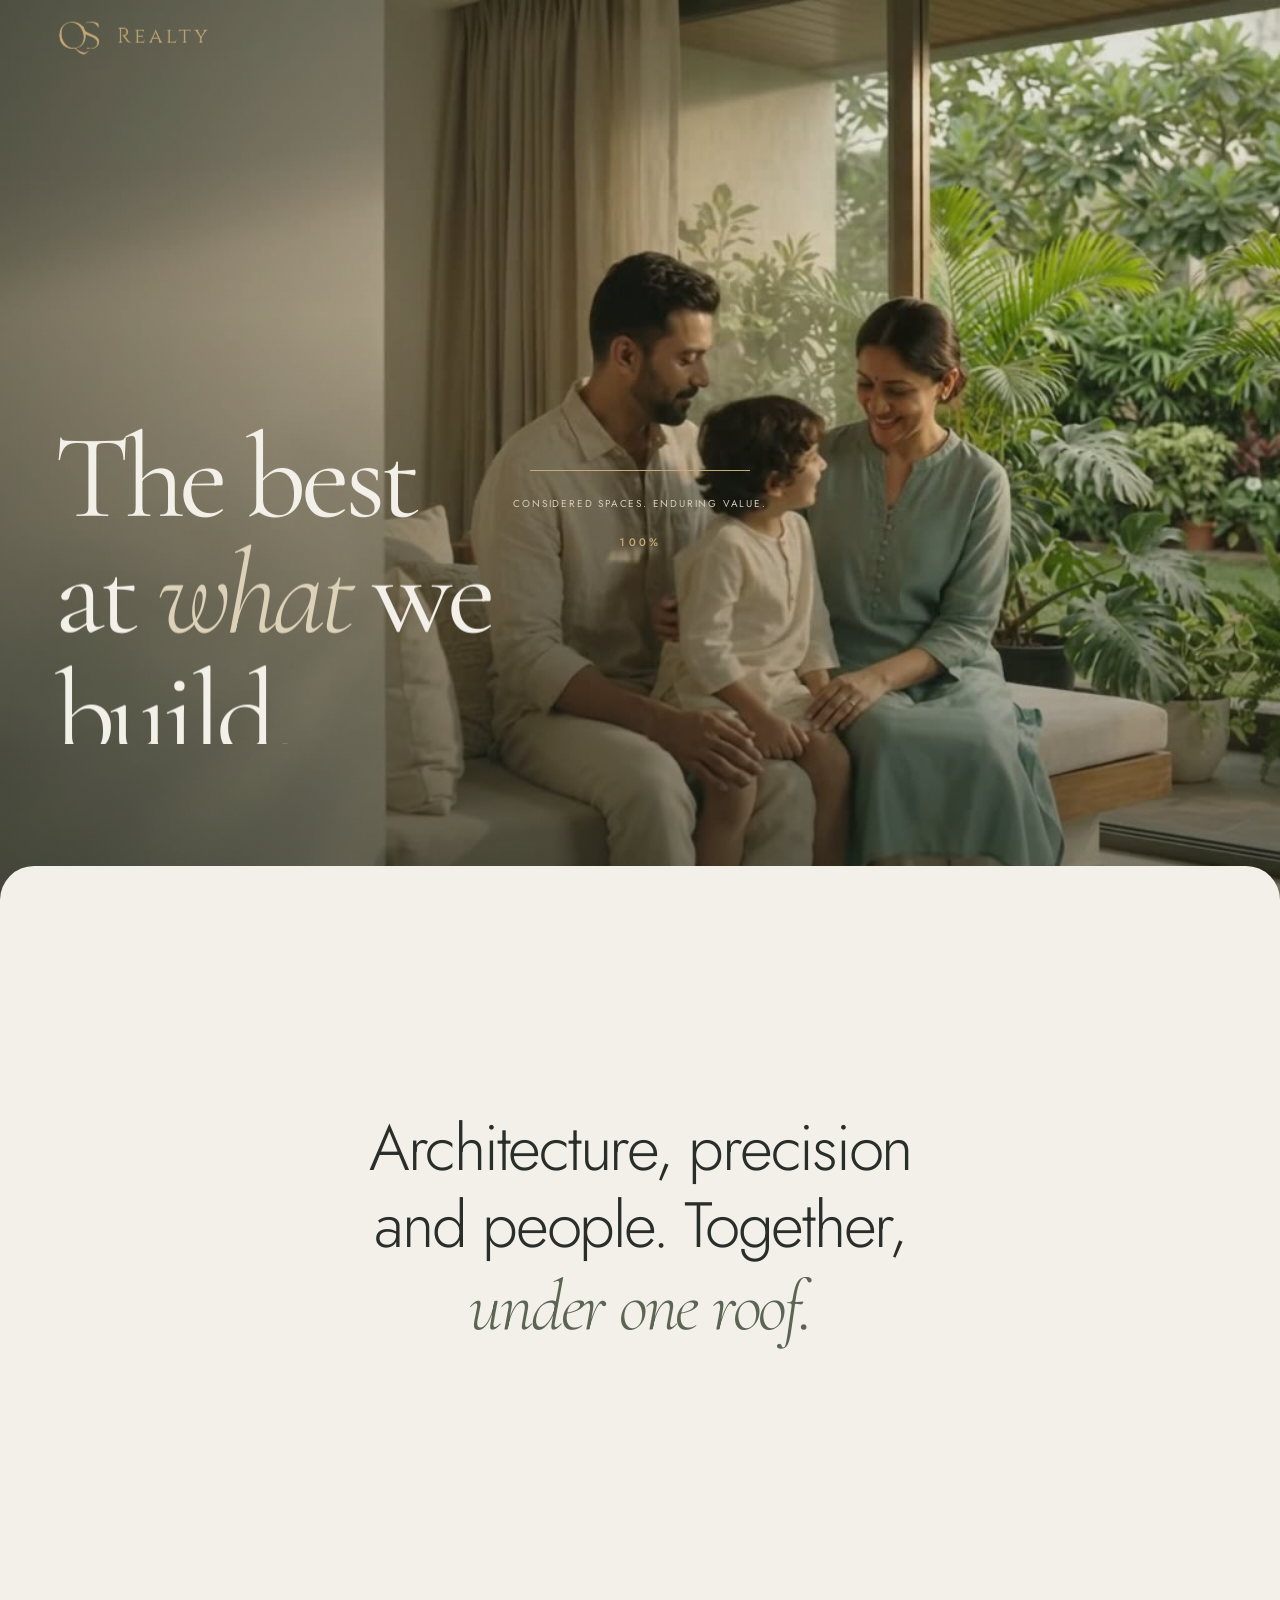
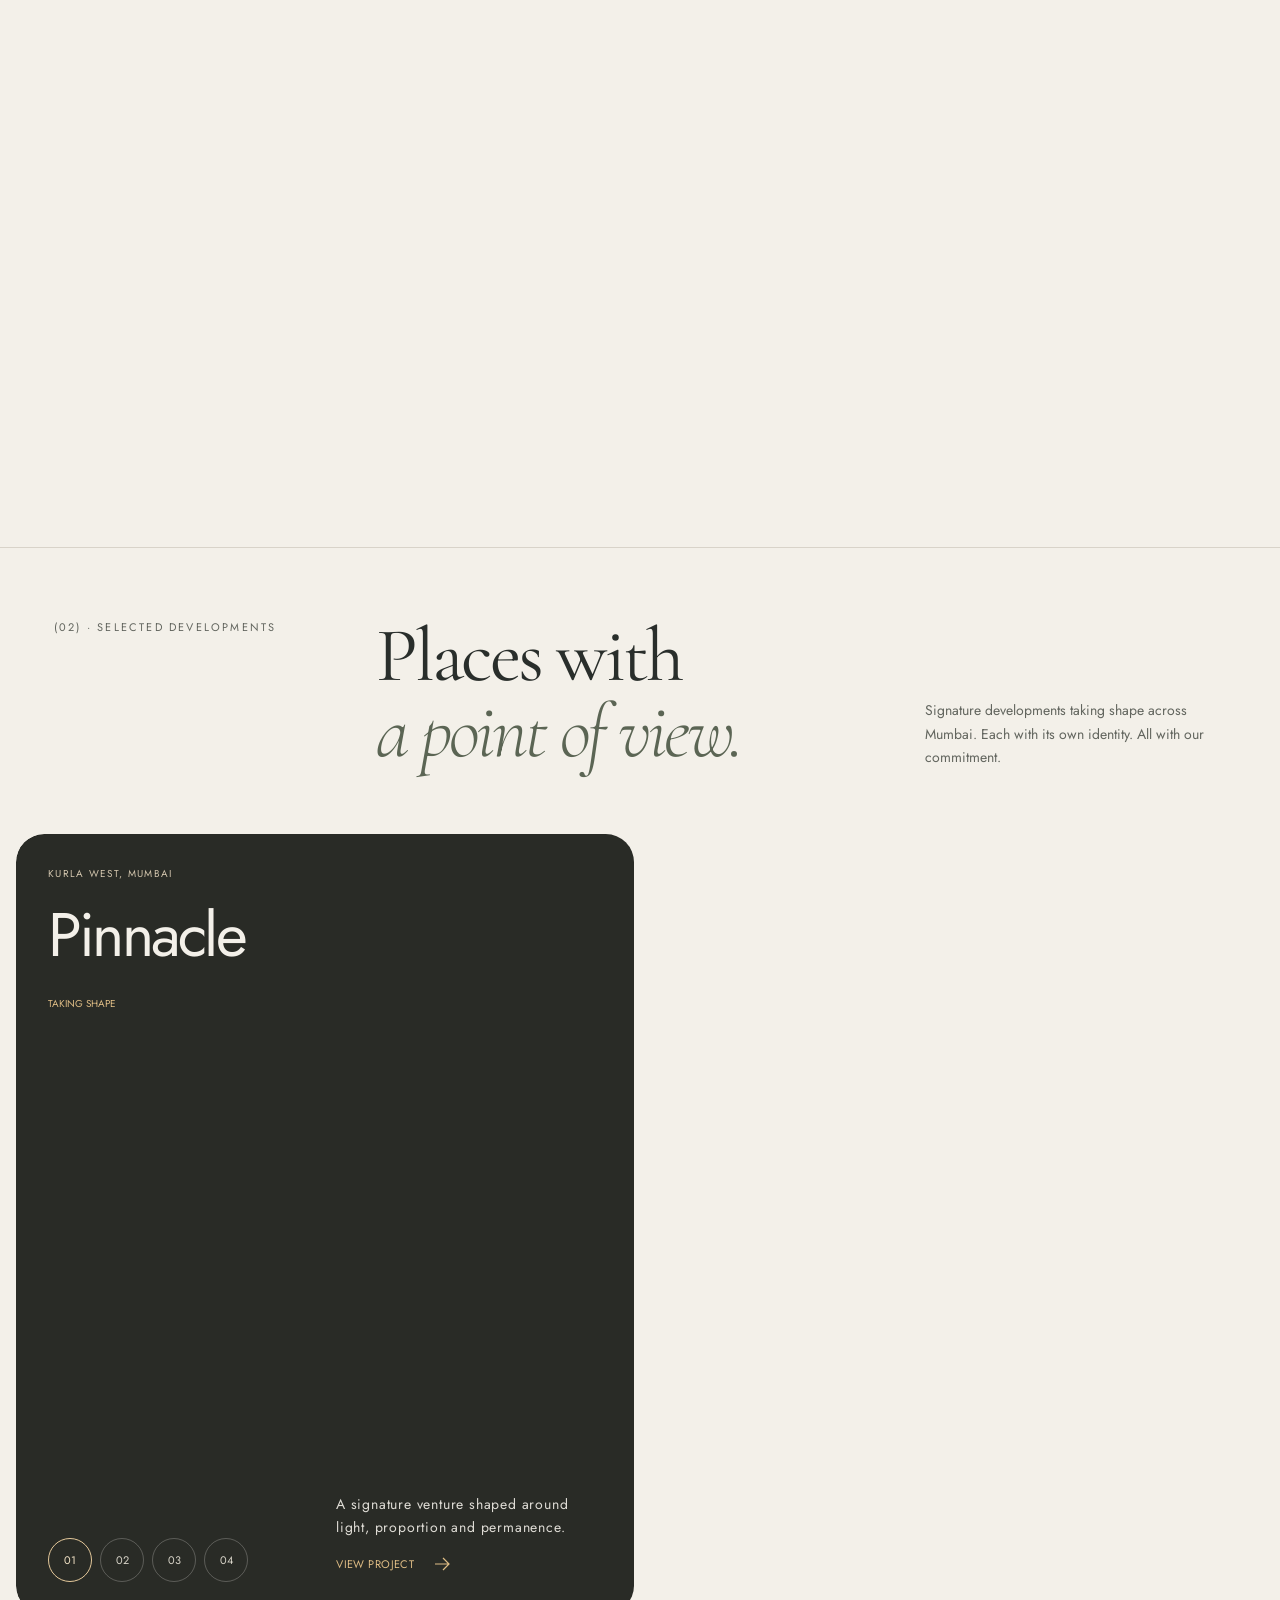
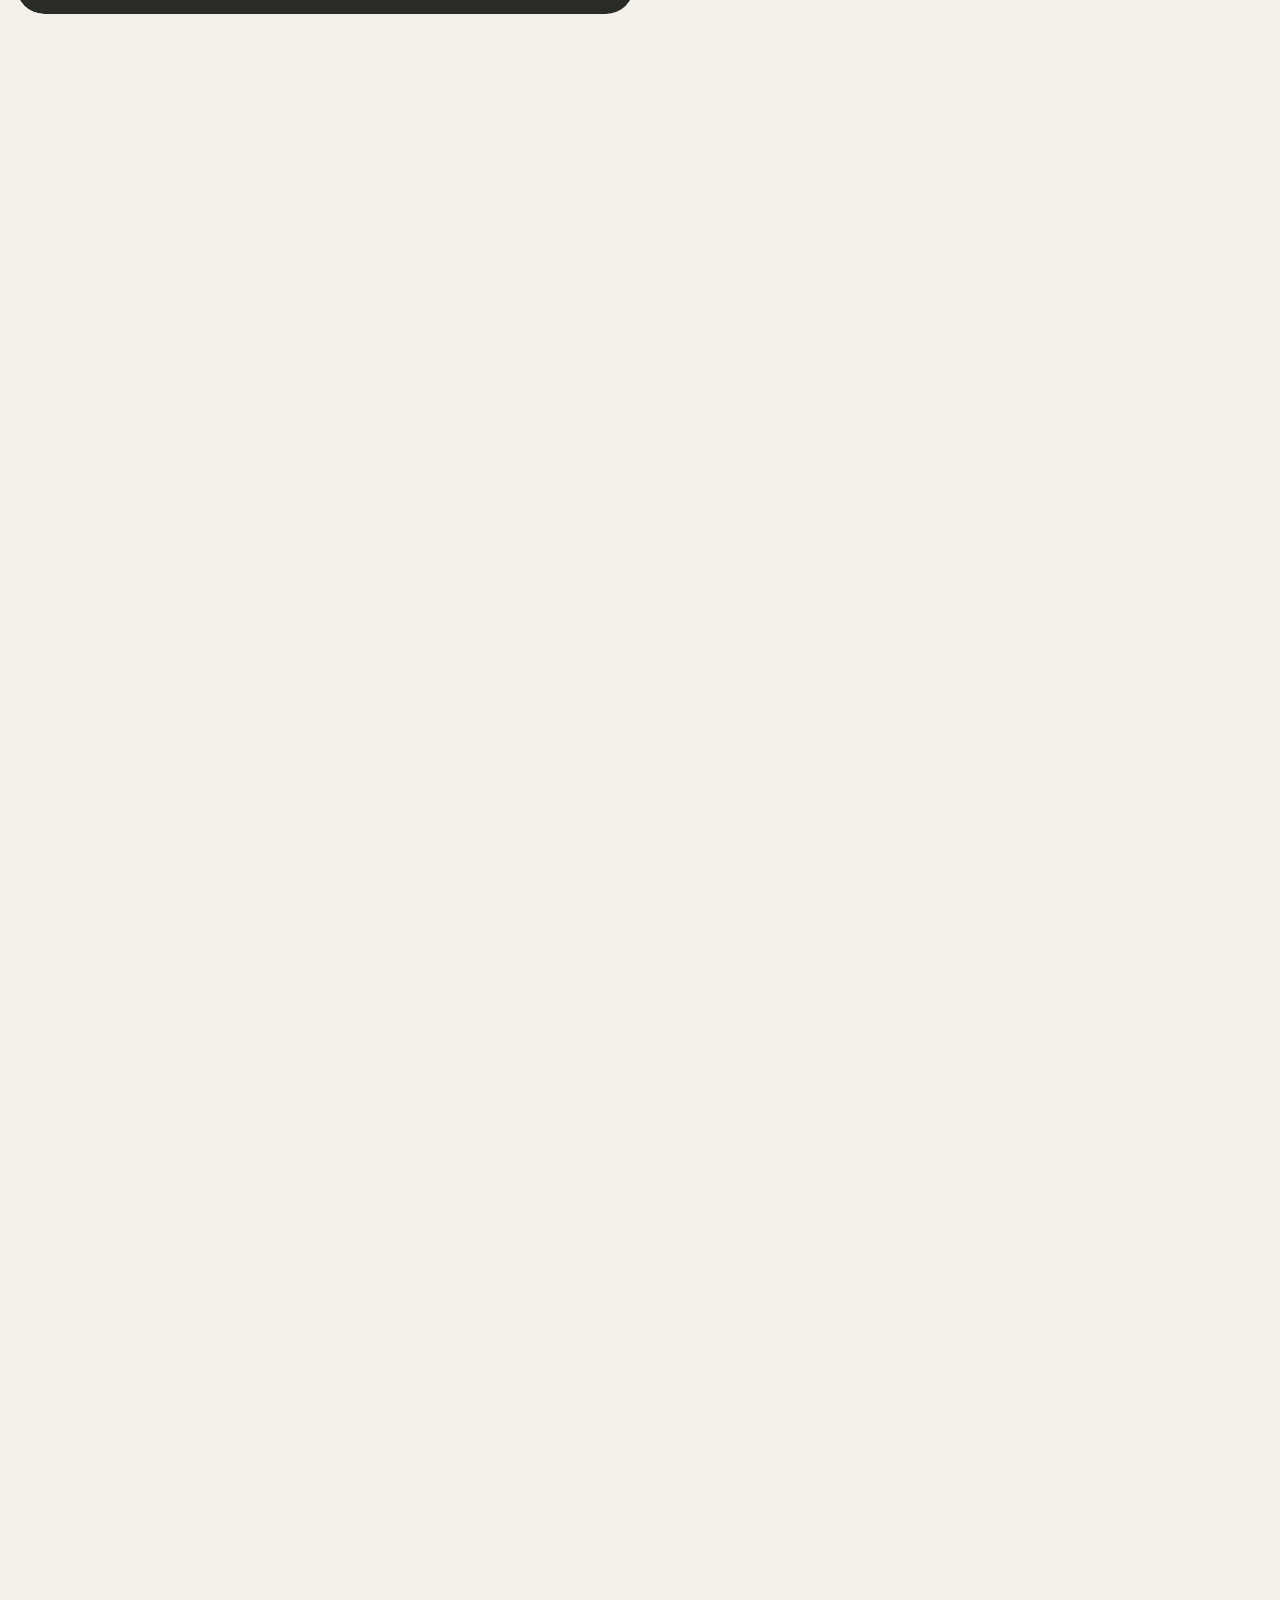
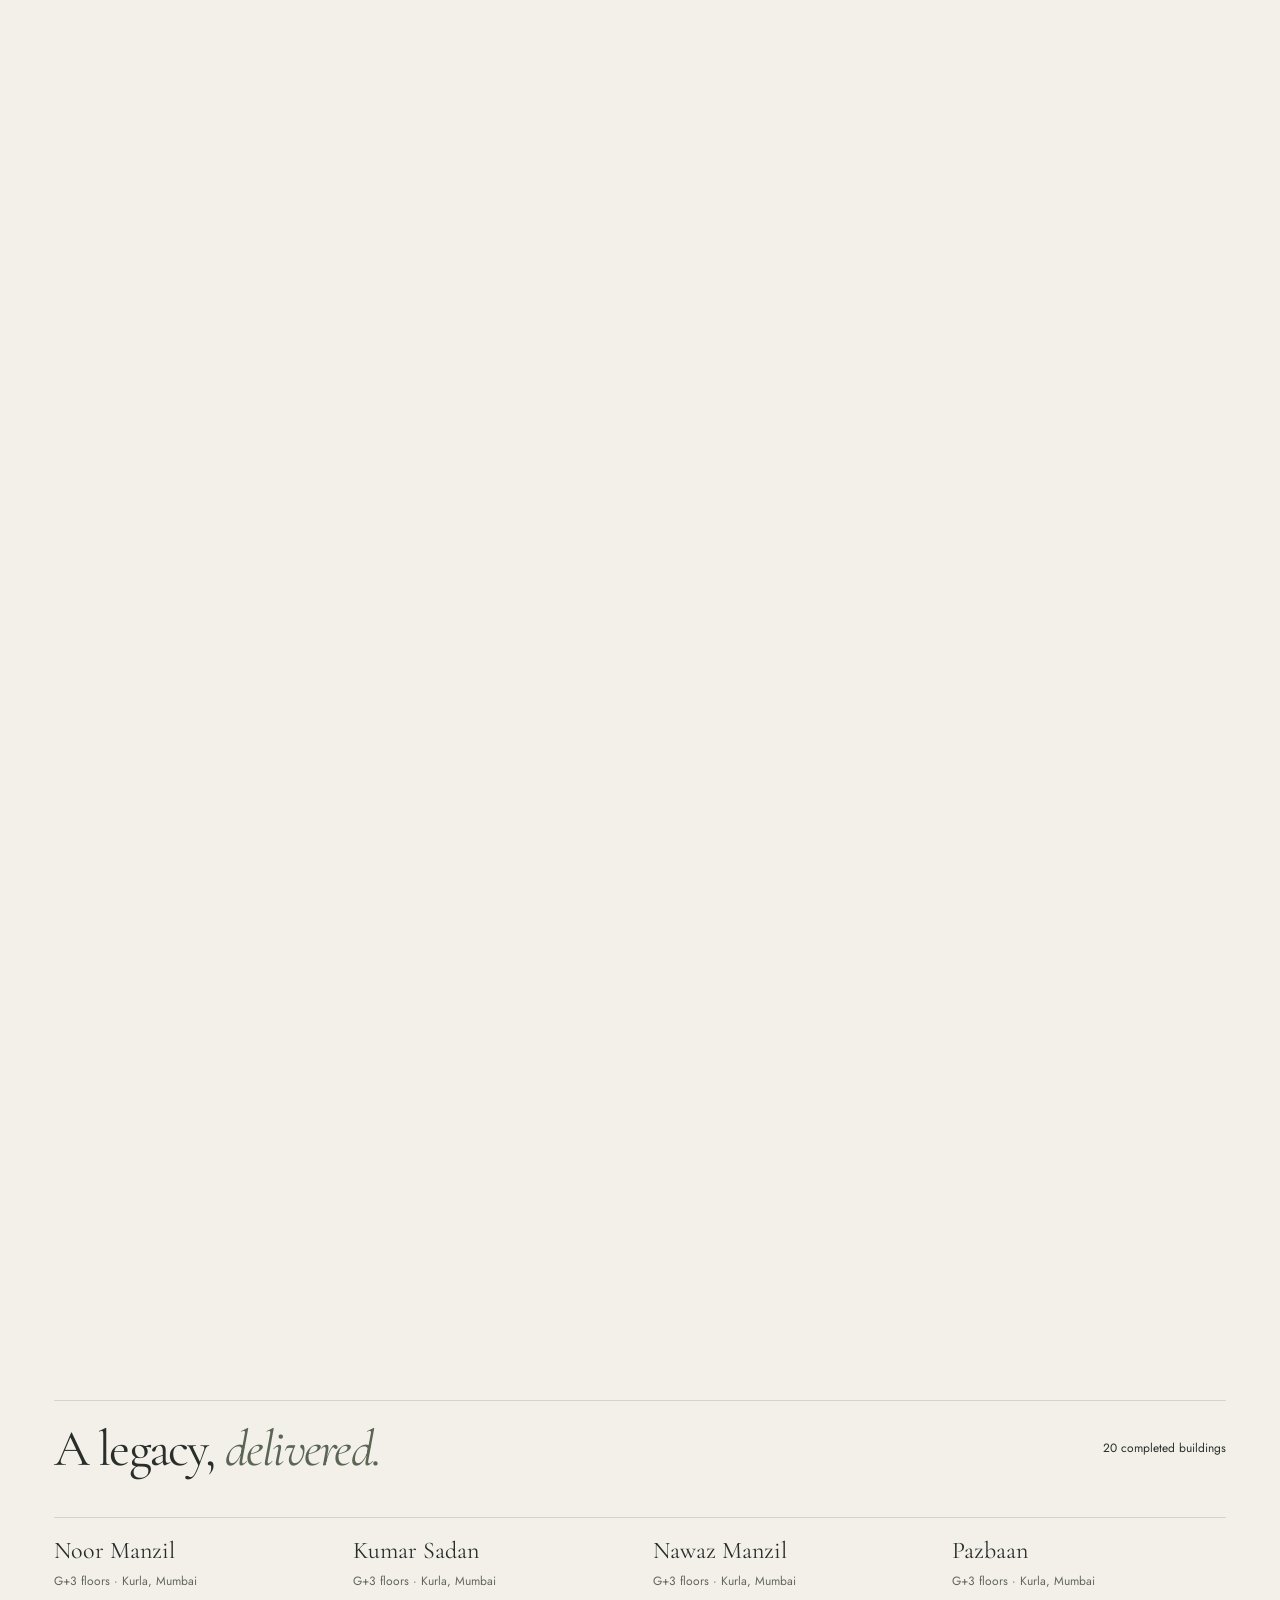
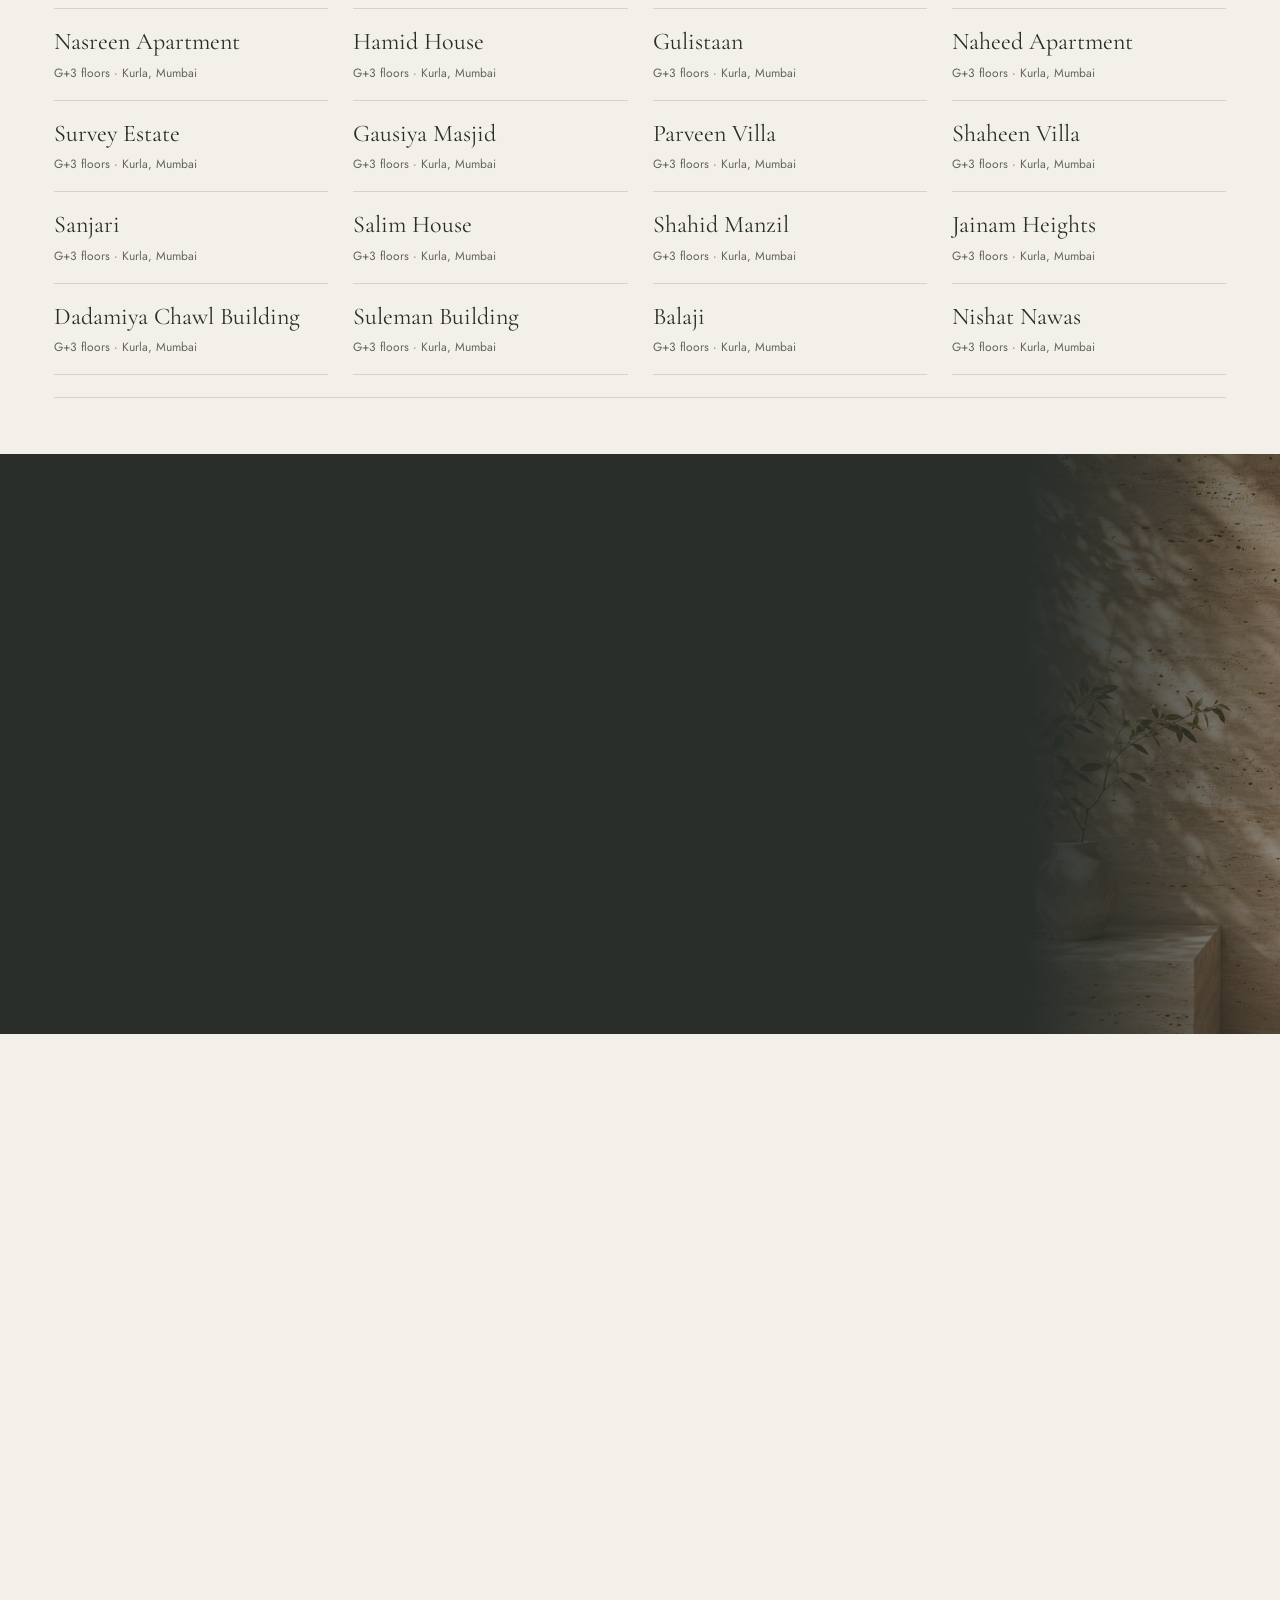
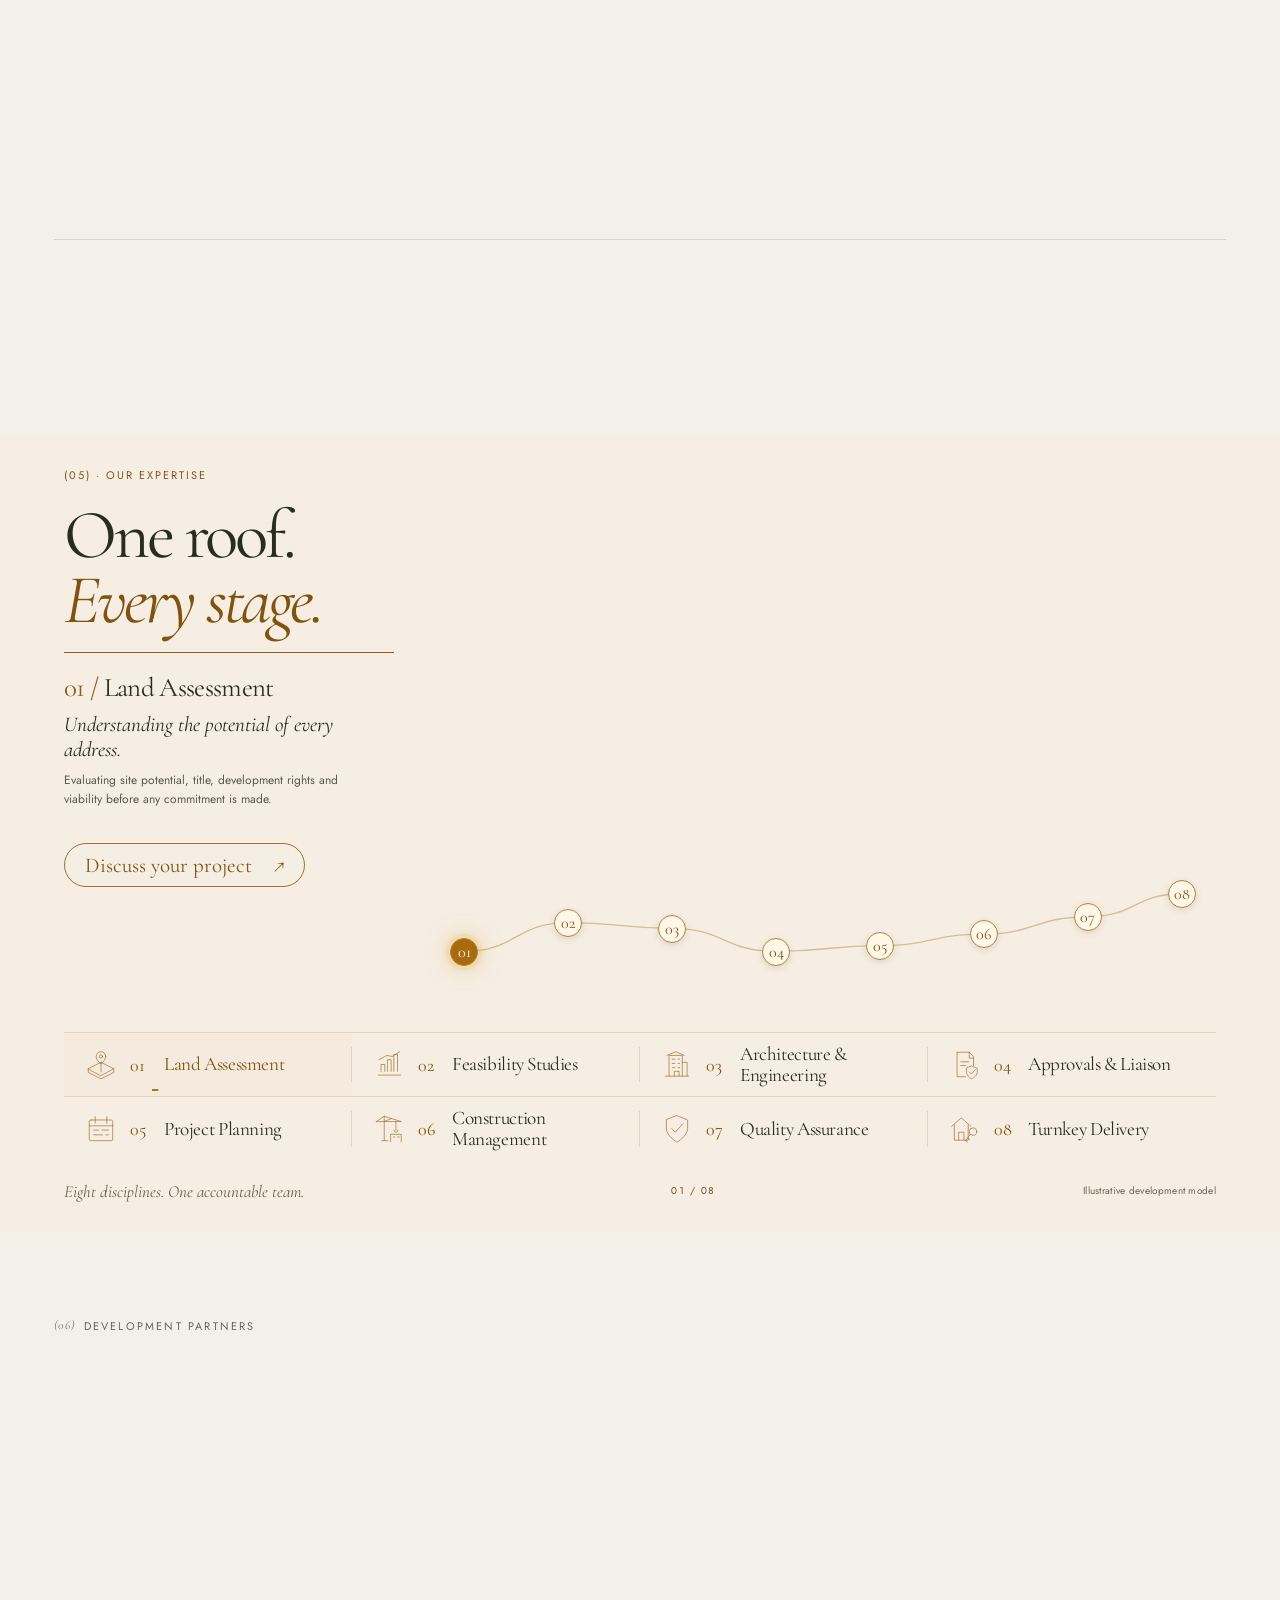
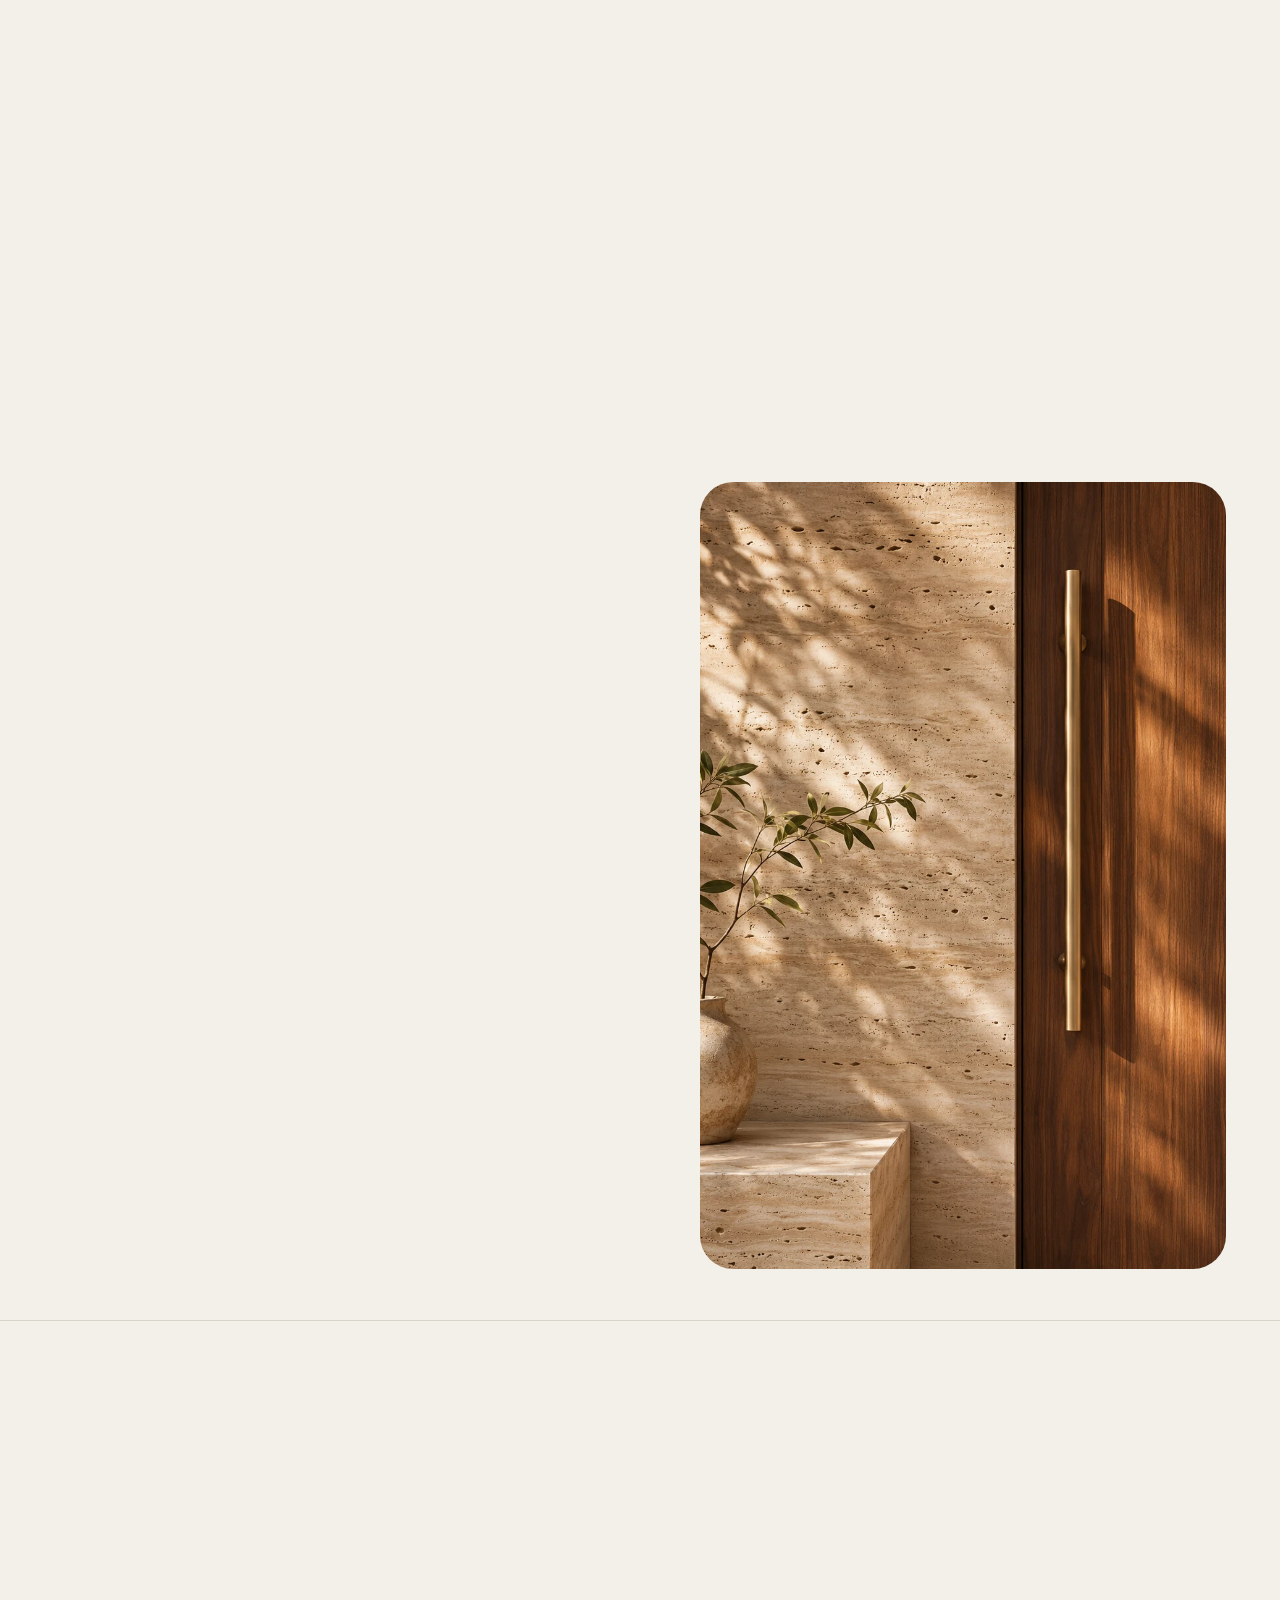
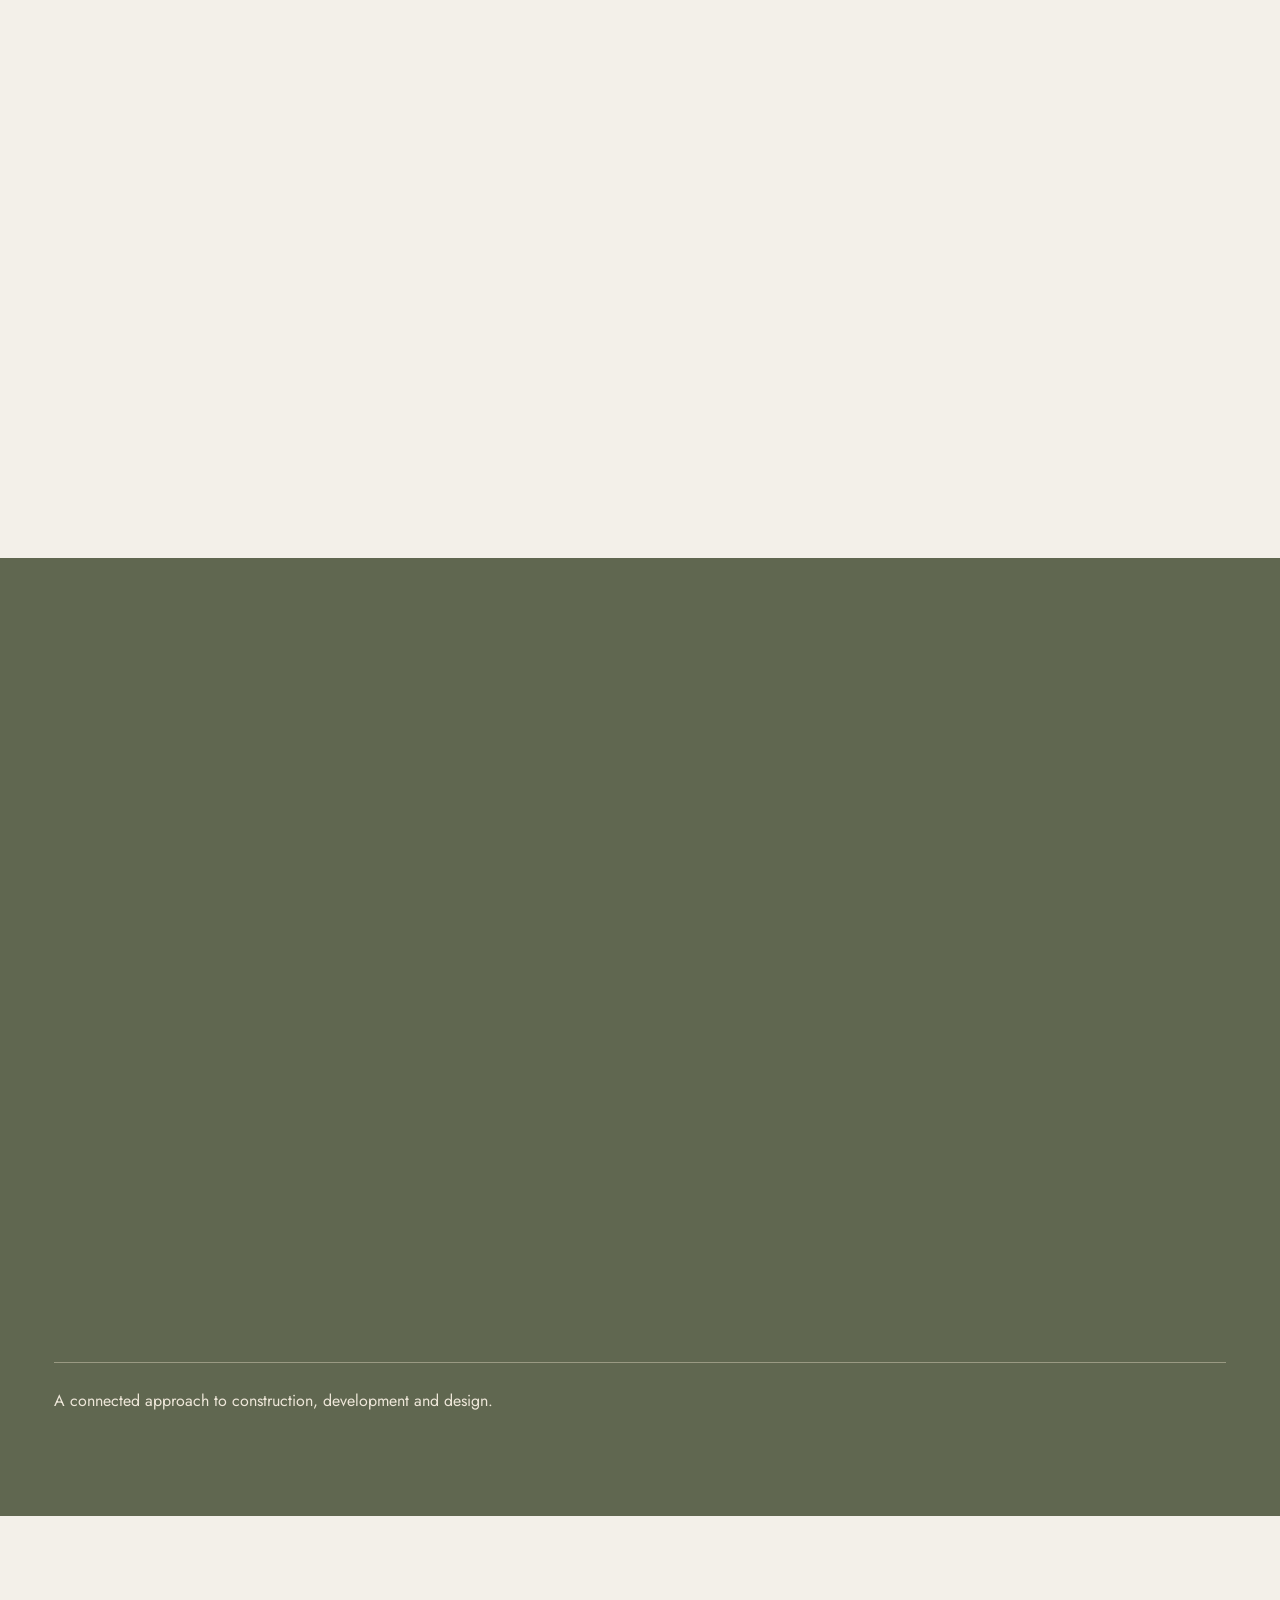
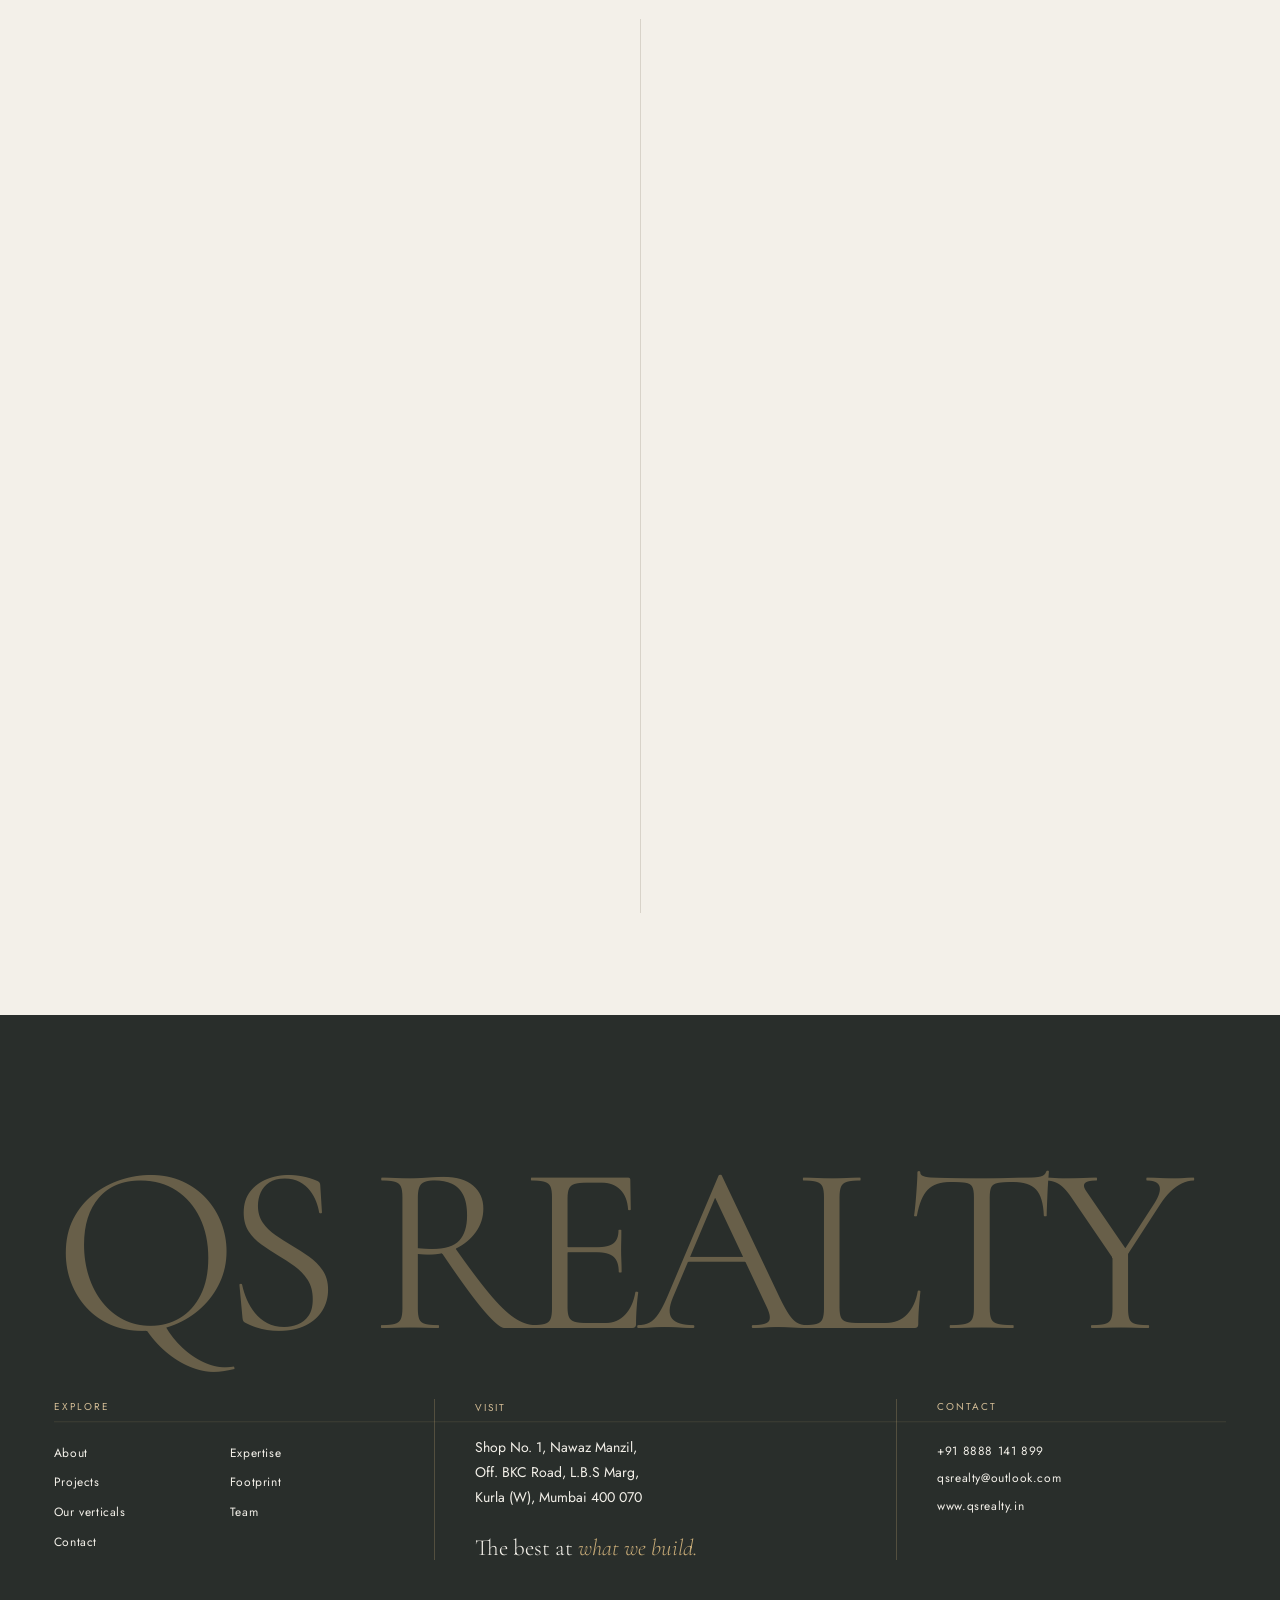
==== index.html @ b6fcbb2e "Mark two verticals as upcoming and rebuild the group page On the home page the QS Infra and Aura-Viv" ====
<!doctype html>
<html lang="en" class="no-js">
<head>
  <meta charset="utf-8" />
  <script>document.documentElement.classList.remove("no-js");if("scrollRestoration" in history)history.scrollRestoration="manual";</script>
  <meta name="viewport" content="width=device-width, initial-scale=1" />
  <title>QS Realty — The Best At What We Build | Construction & Real Estate, Mumbai</title>
  <meta name="description" content="QS Realty is a Mumbai construction and real estate development firm with three decades of experience — redevelopment, construction management, approvals and turnkey delivery under one roof." />
  <meta name="theme-color" content="#737e66" />
  <meta property="og:title" content="QS Realty — The Best At What We Build" />
  <meta property="og:description" content="Construction, redevelopment and real estate development across Mumbai's eastern and western suburbs." />
  <meta property="og:image" content="assets/client/projects/Pinnacle, Kurla west.png" />
  <link rel="icon" href="assets/favicon.svg" type="image/svg+xml" />

  <link rel="preconnect" href="https://fonts.googleapis.com" />
  <link rel="preconnect" href="https://fonts.gstatic.com" crossorigin />
  <link href="https://fonts.googleapis.com/css2?family=Cinzel:wght@400;500&family=Cormorant+Garamond:ital,wght@0,300;0,400;0,500;1,300;1,400&family=Jost:wght@300;400;500&display=swap" rel="stylesheet" />
  <link rel="preload" as="image" href="assets/client/video/hero-family-home-poster.jpg?v=20261117-1" />
  <link rel="stylesheet" href="css/style.css?v=20261118-2" />
<link rel="stylesheet" href="css/premium.css?v=20261118-2" />
  <link rel="stylesheet" href="css/expertise-atelier.css?v=20261117-1">
  <link rel="stylesheet" href="css/project-story.css?v=20261113-2" />
</head>
<body class="premium-home">
<a class="skip-link" href="#about">Skip to content</a>

  <!-- ============ PRELOADER ============ -->
  <div class="preloader" aria-hidden="true">
    <div class="preloader__surface"></div>
    <div class="preloader__lockup">
      <div class="preloader__mark">
        <span class="brand__monogram" aria-hidden="true"></span>
        <span class="preloader__realty">Realty</span>
      </div>
      <div class="preloader__rule"><span></span></div><p class="preloader__caption">Considered spaces. Enduring value.</p><div class="preloader__count"><span class="js-count">0</span><span>%</span></div>
    </div>
  </div>

  <!-- ============ CURSOR ============ -->
  <canvas class="cursor-trail" aria-hidden="true" hidden></canvas>
  <div class="page-wipe" aria-hidden="true"></div>

  <!-- ============ HEADER ============ -->
  <header class="header header--home">
    <a href="#top" class="brand" aria-label="QS Realty — home">
      <span class="brand__box"><span class="brand__monogram" aria-hidden="true"></span><span class="brand__realty">Realty</span></span>
    </a>
    <nav class="header__nav" aria-label="Primary">
      <a href="#about" class="nav-link">About</a>
      <a href="#team" class="nav-link">Team</a>
      <a href="#services" class="nav-link">Expertise</a>
      <a href="#projects" class="nav-link">Projects</a>
      <a href="#footprint" class="nav-link">Footprint</a>
    </nav>
    <div class="header__actions">
      <p class="header__descriptor">Construction &amp; Development</p>
      <a href="#contact" class="btn btn--pill btn--light" data-magnetic><span>Let's talk</span></a>
      <button class="menu-toggle" aria-expanded="false" aria-controls="menu" aria-label="Open menu">
        <span></span><span></span>
      </button>
    </div>
  </header>

  <!-- ============ FULLSCREEN MENU ============ -->
  <div class="menu" id="menu" aria-hidden="true" inert>
    <div class="menu__bg"></div>
    <div class="menu__inner" data-lenis-prevent>
      <ol class="menu__list">
        <li><a href="#about"><i>01</i><span>About</span></a></li>
        <li><a href="#team"><i>02</i><span>Team</span></a></li>
        <li><a href="#services"><i>03</i><span>Expertise</span></a></li>
        <li><a href="#projects"><i>04</i><span>Projects</span></a></li>
        <li><a href="#philosophy"><i>05</i><span>Vision</span></a></li>
        <li><a href="#footprint"><i>06</i><span>Footprint</span></a></li>
        <li><a href="#verticals"><i>07</i><span>Our verticals</span></a></li>
        <li><a href="#contact"><i>08</i><span>Contact</span></a></li>
      </ol>
      <div class="menu__aside">
        <p class="eyebrow">Main Office</p>
        <p>Shop No. 1, Ground Floor, Nawaz Manzil,<br />Off. BKC Road, L.B.S Marg,<br />Kurla (W), Mumbai — 400 070</p>
        <p class="eyebrow">Get in touch</p>
        <p><a href="tel:+918888141899">+91 8888 141 899</a><br /><a href="tel:+919820299042">+91 9820 299 042</a><br /><a href="mailto:qsrealty@outlook.com">qsrealty@outlook.com</a></p>
      </div>
    </div>
  </div>

  <main id="top">

    <!-- ============ HERO ============ -->
    <section class="hero" data-cursor-dark>
      <div class="hero__media">
        <video class="hero__img hero__video" muted loop playsinline preload="metadata" poster="assets/client/video/hero-family-home-poster.jpg?v=20261117-1" aria-hidden="true" tabindex="-1">
          <source src="assets/client/video/hero-family-home-mobile.mp4?v=20261117-1" media="(max-width: 999px), (pointer: coarse)" type="video/mp4" />
<source src="assets/client/video/hero-family-home.mp4?v=20261117-1" type="video/mp4" />
        </video>
        <div class="hero__shade"></div>
      </div>

      <h1 class="hero__title" aria-label="The best at what we build">
        <span class="line"><span>The best</span></span>
        <span class="line line--indent"><span>at <em>what</em> we</span></span>
        <span class="line"><span>build<span class="dot">.</span></span></span>
      </h1>

      <div class="hero__bottom">
        <div class="hero__intro"><p class="hero__lead">Three decades of shaping Mumbai’s skyline.</p><a class="hero__project-link" href="#projects">Explore our projects <span aria-hidden="true">↗</span></a></div>
        <a href="#about" class="scroll-cue" aria-label="Scroll to content">
          <span class="scroll-cue__line"></span>
          <span>Scroll to explore</span>
        </a>
      </div>
    </section>

    <!-- ============ INTRO / ABOUT ============ -->

<section class="intro" id="about" aria-labelledby="about-title">
<div class="about-statement container"><h2 id="about-title">Architecture, precision<br>and people. Together,<br><em>under one roof.</em></h2></div>
<div class="about-copy container"><p class="eyebrow">Purpose in every detail</p><div><p>For over three decades, we have been a trusted name in construction and real estate development — delivering projects defined by precision, quality and innovation.</p><p>Our in-house team brings design, approvals and execution together, creating enduring spaces with integrity and care.</p><a class="btn-arrow" href="#services"><span>Discover our expertise</span><span aria-hidden="true">↗</span></a></div></div>
</section>

    <section class="projects section" id="projects" aria-labelledby="projects-title">
<div class="container"><div class="projects-heading"><p class="eyebrow">(02) · Selected developments</p><h2 class="h2" id="projects-title">Places with<br><em>a point of view.</em></h2><p>Signature developments taking shape across Mumbai. Each with its own identity. All with our commitment.</p></div>
<div class="project-stage"><div class="project-deck" data-render="featured"></div><noscript><p><a href="project.html?p=pinnacle">Pinnacle</a> ? <a href="project.html?p=land-avenue">Lands Avenue</a> ? <a href="project.html?p=bismillah-restaurant">Bismillah Restaurant</a> ? <a href="project.html?p=carter-road">Makka Heights</a></p></noscript><div class="project-mist" aria-hidden="true"><div class="project-mist__veil"></div><div class="project-mist__cloud project-mist__cloud--back"></div><div class="project-mist__cloud"></div></div></div>
<section class="completed" aria-labelledby="completed-title"><div class="completed__heading"><h2 id="completed-title">A legacy, <em>delivered.</em></h2><p><span data-completed-count>20</span> completed buildings</p></div><ol class="completed__list" data-render="completed"></ol></section>
</div></section>
<!-- ============ NUMBERS ============ -->
    <section class="numbers section section--dark" id="legacy" data-cursor-dark>
      <div class="container">
        <div class="section-head section-head--split">
          <p class="eyebrow"><span class="num">(03)</span> By the numbers</p>
          <h2 class="h2 reveal-lines"><span class="line"><span>A legacy measured</span></span><span class="line"><span>in <em>square feet.</em></span></span></h2><p class="numbers__note">Three decades.<br>One accountable team.</p>
        </div>

        <div class="numbers__grid">
          <article class="stat stat--wide">
            <p class="stat__value"><span class="js-counter" data-to="3" data-decimals="0">0</span><small>M</small></p>
            <p class="stat__label">Sq ft of project involvement</p>
          </article>
          <article class="stat">
            <p class="stat__value"><span class="js-counter" data-to="30" data-format="plain">0</span><small>+</small></p>
            <p class="stat__label">Years of trusted practice</p>
          </article>
          <article class="stat">
            <p class="stat__value"><span class="js-counter" data-to="100">0</span><small>+</small></p>
            <p class="stat__label">Inspired homes &amp; elevated workspaces</p>
          </article>
          <article class="stat">
            <p class="stat__value"><span class="js-counter" data-to="200000" data-format="in">0</span><small>+</small></p>
            <p class="stat__label">Sq ft constructed</p>
          </article>
          <article class="stat">
            <p class="stat__value"><span class="js-counter" data-to="500000" data-format="in">0</span><small>+</small></p>
            <p class="stat__label">Sq ft in active development</p>
          </article>
        </div>
      </div>
    </section>

    <!-- ============ TEAM ============ -->
    <section class="team section" id="team">
      <div class="container team__grid">
        <div class="team__intro">
            <p class="eyebrow"><span class="num">(04)</span> Meet our team</p>
            <h2 class="team__title reveal-lines"><span class="line"><span>The people</span></span><span class="line"><span>behind</span></span><span class="line"><span><em>every build.</em></span></span></h2>
            <p class="team__lede reveal-up">Leadership, design and site execution — one in-house team, accountable from the first drawing to the final key.</p>
          </div>

        <div class="team__main">
          <div class="team__leaders">
            <article class="leader reveal-up">
              <div class="leader__portrait"><img src="assets/client/team/Fahad portrait.png" alt="Fahad Quraishi, Managing Director at QS Realty" loading="lazy" decoding="async" width="504" height="588" /></div>
              <div class="leader__caption"><h3>Fahad Quraishi</h3><p>Managing Director</p></div>
            </article>
            <article class="leader reveal-up">
              <div class="leader__portrait"><img src="assets/client/team/Hamza portrait.png" alt="Hamza Shaikh, Managing Director at QS Realty" loading="lazy" decoding="async" width="503" height="589" /></div>
              <div class="leader__caption"><h3>Hamza Shaikh</h3><p>Managing Director</p></div>
            </article>
          </div>

          <div class="counsel reveal-up">
            <p class="eyebrow">In-house counsel &amp; consultants</p>
            <dl class="counsel__list">
              <div><dt>Architect / L.S.</dt><dd>Allied Associates · Ateeq Syed · Yasin Shaikh</dd></div>
              <div><dt>R.C.C. Consultants</dt><dd>ASC Associates · ACE Consultants</dd></div>
              <div><dt>Legal</dt><dd>Lapwing Group</dd></div>
            </dl>
          </div>
        </div>

        <div class="team__aside">
          <ul class="team__crew">
            <li class="crew reveal-up"><span class="crew__avatar">AS</span><div><h3>Altaf Shaikh</h3><p>Project Head</p></div></li>
            <li class="crew reveal-up"><span class="crew__avatar">AK</span><div><h3>Arvind Kadam</h3><p>Draughtsman</p></div></li>
            <li class="crew reveal-up"><span class="crew__avatar">KS</span><div><h3>Kashif Shaikh</h3><p>Site Co-ordinator</p></div></li>
            <li class="crew reveal-up"><span class="crew__avatar">SK</span><div><h3>Sohail Khan</h3><p>Office Co-ordinator</p></div></li>
          </ul>
        </div>
      </div>
    </section>

    <!-- ============ SERVICES — DEVELOPMENT MAP ============ -->
    <section class="services section expertise-atelier" id="services" aria-labelledby="expertise-title"><div class="container">
<div class="atelier-canvas"><div class="atelier-visual"><img class="atelier-scene is-active" data-scene="0" src="assets/img/expertise/atelier/01-land-assessment.webp" alt="Illustrative development model: Surveyed land with a faint outline of the proposed tower" width="1536" height="1024" loading="lazy" decoding="async">
<img class="atelier-scene" data-scene="1" src="assets/img/expertise/atelier/02-feasibility-studies.webp" alt="Illustrative development model: Ivory massing model showing the proposed building volume" width="1536" height="1024" loading="lazy" decoding="async" aria-hidden="true">
<img class="atelier-scene" data-scene="2" src="assets/img/expertise/atelier/03-architecture-engineering.webp" alt="Illustrative development model: Architectural cutaway showing structure and building services" width="1536" height="1024" loading="lazy" decoding="async" aria-hidden="true">
<img class="atelier-scene" data-scene="3" src="assets/img/expertise/atelier/04-approvals-liaison.webp" alt="Illustrative development model: Proposed building with drawings and site-envelope guidelines" width="1536" height="1024" loading="lazy" decoding="async" aria-hidden="true">
<img class="atelier-scene" data-scene="4" src="assets/img/expertise/atelier/05-project-planning.webp" alt="Illustrative development model: Building model showing the planned construction phases" width="1536" height="1024" loading="lazy" decoding="async" aria-hidden="true">
<img class="atelier-scene" data-scene="5" src="assets/img/expertise/atelier/06-construction-management.webp" alt="Illustrative development model: Concrete frame, scaffolding, crane and construction activity" width="1536" height="1024" loading="lazy" decoding="async" aria-hidden="true">
<img class="atelier-scene" data-scene="6" src="assets/img/expertise/atelier/07-quality-assurance.webp" alt="Illustrative development model: Nearly finished tower with highlighted inspection details" width="1536" height="1024" loading="lazy" decoding="async" aria-hidden="true">
<img class="atelier-scene" data-scene="7" src="assets/img/expertise/atelier/08-turnkey-delivery.webp" alt="Illustrative development model: Completed tower with landscaping and warmly illuminated interiors" width="1536" height="1024" loading="lazy" decoding="async" aria-hidden="true"></div><div class="atelier-copy"><p class="eyebrow">(05) · Our expertise</p><h2 id="expertise-title">One roof.<br><em>Every stage.</em></h2><span class="atelier-rule" aria-hidden="true"></span><div class="atelier-panels"><div class="atelier-panel is-active" id="atelier-panel-0" aria-labelledby="atelier-tab-0"><h3><span>01 /</span> Land Assessment</h3><p class="atelier-panel__summary">Understanding the potential of every address.</p><p class="atelier-panel__description">Evaluating site potential, title, development rights and viability before any commitment is made.</p></div>
<div class="atelier-panel" id="atelier-panel-1" aria-labelledby="atelier-tab-1"><h3><span>02 /</span> Feasibility Studies</h3><p class="atelier-panel__summary">Giving possibility a clear, considered plan.</p><p class="atelier-panel__description">Technical, financial and market modelling that turns a plot into a clear, bankable plan.</p></div>
<div class="atelier-panel" id="atelier-panel-2" aria-labelledby="atelier-tab-2"><h3><span>03 /</span> Architecture &amp; Engineering</h3><p class="atelier-panel__summary">Architecture and engineering, resolved together.</p><p class="atelier-panel__description">Coordinating architects, structural and services consultants into one resolved design.</p></div>
<div class="atelier-panel" id="atelier-panel-3" aria-labelledby="atelier-tab-3"><h3><span>04 /</span> Approvals &amp; Liaison</h3><p class="atelier-panel__summary">A clear path through every approval.</p><p class="atelier-panel__description">Statutory approvals and regulatory liaison handled end-to-end, so projects move without friction.</p></div>
<div class="atelier-panel" id="atelier-panel-4" aria-labelledby="atelier-tab-4"><h3><span>05 /</span> Project Planning</h3><p class="atelier-panel__summary">Every phase planned. Every detail considered.</p><p class="atelier-panel__description">Sequencing, budgeting and scheduling with value engineering built in from day one.</p></div>
<div class="atelier-panel" id="atelier-panel-5" aria-labelledby="atelier-tab-5"><h3><span>06 /</span> Construction Management</h3><p class="atelier-panel__summary">Bringing the vision to life, with precision.</p><p class="atelier-panel__description">Disciplined on-site execution led by our own project heads and site coordinators.</p></div>
<div class="atelier-panel" id="atelier-panel-6" aria-labelledby="atelier-tab-6"><h3><span>07 /</span> Quality Assurance</h3><p class="atelier-panel__summary">Confidence built into every finish.</p><p class="atelier-panel__description">Engineering accuracy and meticulous checks at every pour, every floor, every finish.</p></div>
<div class="atelier-panel" id="atelier-panel-7" aria-labelledby="atelier-tab-7"><h3><span>08 /</span> Turnkey Delivery</h3><p class="atelier-panel__summary">The final detail. The start of a new chapter.</p><p class="atelier-panel__description">Keys in hand — complete, compliant and ready to live or work in, on time.</p></div></div><a class="atelier-cta" href="#contact">Discuss your project <span aria-hidden="true">↗</span></a></div>
<div class="atelier-caption"><span></span>The architect’s atelier</div><div class="atelier-route" hidden><svg viewBox="0 0 1000 600" preserveAspectRatio="none" aria-hidden="true"><path class="atelier-route__track"/><path class="atelier-route__gold"/><circle class="atelier-route__light" r="4"/></svg><button class="atelier-node is-active" type="button" tabindex="-1" data-atelier-node="0" style="--node-x:18%;--node-y:86%" aria-label="Show stage 01: Land Assessment" aria-controls="atelier-panel-0"><span>01</span></button><button class="atelier-node" type="button" tabindex="-1" data-atelier-node="1" style="--node-x:29%;--node-y:81%" aria-label="Show stage 02: Feasibility Studies" aria-controls="atelier-panel-1"><span>02</span></button><button class="atelier-node" type="button" tabindex="-1" data-atelier-node="2" style="--node-x:40%;--node-y:82%" aria-label="Show stage 03: Architecture & Engineering" aria-controls="atelier-panel-2"><span>03</span></button><button class="atelier-node" type="button" tabindex="-1" data-atelier-node="3" style="--node-x:51%;--node-y:86%" aria-label="Show stage 04: Approvals & Liaison" aria-controls="atelier-panel-3"><span>04</span></button><button class="atelier-node" type="button" tabindex="-1" data-atelier-node="4" style="--node-x:62%;--node-y:85%" aria-label="Show stage 05: Project Planning" aria-controls="atelier-panel-4"><span>05</span></button><button class="atelier-node" type="button" tabindex="-1" data-atelier-node="5" style="--node-x:73%;--node-y:83%" aria-label="Show stage 06: Construction Management" aria-controls="atelier-panel-5"><span>06</span></button><button class="atelier-node" type="button" tabindex="-1" data-atelier-node="6" style="--node-x:84%;--node-y:80%" aria-label="Show stage 07: Quality Assurance" aria-controls="atelier-panel-6"><span>07</span></button><button class="atelier-node" type="button" tabindex="-1" data-atelier-node="7" style="--node-x:94%;--node-y:76%" aria-label="Show stage 08: Turnkey Delivery" aria-controls="atelier-panel-7"><span>08</span></button></div></div>
<div class="atelier-tabs" aria-label="Explore our eight disciplines"><button type="button" class="atelier-tab is-active" id="atelier-tab-0" data-atelier-step="0" aria-controls="atelier-panel-0"><svg class="atelier-tab__icon" viewBox="0 0 64 64" aria-hidden="true"><path d="m8 39 24-12 24 12-24 13Z M8 39v7l24 12 24-12v-7 M32 45V26"/><path d="M41 16c0 7-9 14-9 14s-9-7-9-14a9 9 0 1 1 18 0Z"/><circle cx="32" cy="16" r="3"/></svg><span class="atelier-tab__number">01</span><span class="atelier-tab__title">Land Assessment</span><span class="atelier-tab__progress" aria-hidden="true"><i></i></span></button>
<button type="button" class="atelier-tab" id="atelier-tab-1" data-atelier-step="1" aria-controls="atelier-panel-1"><svg class="atelier-tab__icon" viewBox="0 0 64 64" aria-hidden="true"><path d="M12 51h42M17 44V31h7v13M29 44V22h7v22M41 44V12h7v32M13 22l15-8 10 2 14-9"/></svg><span class="atelier-tab__number">02</span><span class="atelier-tab__title">Feasibility Studies</span><span class="atelier-tab__progress" aria-hidden="true"><i></i></span></button>
<button type="button" class="atelier-tab" id="atelier-tab-2" data-atelier-step="2" aria-controls="atelier-panel-2"><svg class="atelier-tab__icon" viewBox="0 0 64 64" aria-hidden="true"><path d="M10 53h44M17 53V14h25v39M42 27h9v26M23 21h5m6 0h3M23 29h5m6 0h3M23 37h5m6 0h3M27 53V44h9v9M13 14l17-7 16 7"/></svg><span class="atelier-tab__number">03</span><span class="atelier-tab__title">Architecture &amp; Engineering</span><span class="atelier-tab__progress" aria-hidden="true"><i></i></span></button>
<button type="button" class="atelier-tab" id="atelier-tab-3" data-atelier-step="3" aria-controls="atelier-panel-3"><svg class="atelier-tab__icon" viewBox="0 0 64 64" aria-hidden="true"><path d="M17 8h23l8 8v17M40 8v11h8M17 8v46h16M24 26h15M24 33h9"/><path d="m45 34 10 4v8c0 7-10 12-10 12s-10-5-10-12v-8Z m-5 11 4 4 7-8"/></svg><span class="atelier-tab__number">04</span><span class="atelier-tab__title">Approvals &amp; Liaison</span><span class="atelier-tab__progress" aria-hidden="true"><i></i></span></button>
<button type="button" class="atelier-tab" id="atelier-tab-4" data-atelier-step="4" aria-controls="atelier-panel-4"><svg class="atelier-tab__icon" viewBox="0 0 64 64" aria-hidden="true"><rect x="10" y="15" width="44" height="39" rx="3"/><path d="M10 26h44M21 9v12M43 9v12M18 34h9M18 43h17M34 34h12M41 43h5"/></svg><span class="atelier-tab__number">05</span><span class="atelier-tab__title">Project Planning</span><span class="atelier-tab__progress" aria-hidden="true"><i></i></span></button>
<button type="button" class="atelier-tab" id="atelier-tab-5" data-atelier-step="5" aria-controls="atelier-panel-5"><svg class="atelier-tab__icon" viewBox="0 0 64 64" aria-hidden="true"><path d="M8 18h47L23 8v46M18 54h12M8 18l15-10M23 18l14-6M45 18v16m-4 0a4 4 0 1 0 8 0M35 56V42h20v14M40 47h3m5 0h3"/></svg><span class="atelier-tab__number">06</span><span class="atelier-tab__title">Construction Management</span><span class="atelier-tab__progress" aria-hidden="true"><i></i></span></button>
<button type="button" class="atelier-tab" id="atelier-tab-6" data-atelier-step="6" aria-controls="atelier-panel-6"><svg class="atelier-tab__icon" viewBox="0 0 64 64" aria-hidden="true"><path d="m32 7 20 8v16c0 14-20 26-20 26S12 45 12 31V15Z"/><path d="m22 31 7 7 14-16"/></svg><span class="atelier-tab__number">07</span><span class="atelier-tab__title">Quality Assurance</span><span class="atelier-tab__progress" aria-hidden="true"><i></i></span></button>
<button type="button" class="atelier-tab" id="atelier-tab-7" data-atelier-step="7" aria-controls="atelier-panel-7"><svg class="atelier-tab__icon" viewBox="0 0 64 64" aria-hidden="true"><path d="m7 27 18-16 18 16M12 24v29h26V24M20 53V38h10v15"/><circle cx="47" cy="37" r="7"/><path d="m42 42-9 12m4-5 4 3m-8 2 4 3"/></svg><span class="atelier-tab__number">08</span><span class="atelier-tab__title">Turnkey Delivery</span><span class="atelier-tab__progress" aria-hidden="true"><i></i></span></button></div>
<div class="atelier-footer"><p>Eight disciplines. One accountable team.</p><div class="atelier-controls" hidden><span class="atelier-count"><span data-atelier-count>01</span> / 08</span></div><span class="atelier-note">Illustrative development model</span></div>
</div></section>

    <!-- ============ PROJECTS ============ -->


    <!-- ============ PARTNERSHIP ============ -->
    <section class="partner" id="partnership" aria-labelledby="partner-title">
      <div class="container partner__head">
        <div class="partner__heading">
          <p class="eyebrow"><span class="num">(06)</span> Development partners</p>
          <h2 class="partner__title" id="partner-title">Unlocking the potential<br>of <em>every asset.</em></h2>
        </div>
        <div class="partner__side">
          <p class="partner__lede">Strategic planning. Transparent execution. Enduring value.</p>
          <a class="partner__cta" href="#contact">Start a conversation <span aria-hidden="true">↗</span></a>
        </div>
      </div>
      <ul class="partner__cards">
        <li class="partner-card partner-card--ink"><div class="partner-card__top"><span>01</span><svg viewBox="0 0 64 64" aria-hidden="true"><path d="M8 46l14-7 20 7 14-7v10l-14 7-20-7-14 7z"/><path d="M22 39v10M42 46v10"/><path d="M32 8c-6 0-10 4.500-10 10 0 7 10 16 10 16s10-9 10-16c0-5.500-4-10-10-10z"/><circle cx="32" cy="18" r="3.500"/></svg></div><div><h3>Landowners</h3><p>Joint development that maximises the value of your land.</p></div></li>
        <li class="partner-card partner-card--ivory"><div class="partner-card__top"><span>02</span><svg viewBox="0 0 64 64" aria-hidden="true"><path d="M6 56h52"/><path d="M12 56V24h16v32M28 56V10h20v46M48 56V32h6v24"/><path d="M17 31h6M17 38h6M17 45h6M34 18h8M34 25h8M34 32h8M34 39h8M34 46h8"/></svg></div><div><h3>Housing Societies</h3><p>Redevelopment managed with transparency, from consent to keys.</p></div></li>
        <li class="partner-card partner-card--sand"><div class="partner-card__top"><span>03</span><svg viewBox="0 0 64 64" aria-hidden="true"><path d="M6 56h52M10 50h44"/><path d="M8 24l24-14 24 14z"/><path d="M12 24h40M16 28v22M26 28v22M38 28v22M48 28v22"/><circle cx="32" cy="18.500" r="2"/></svg></div><div><h3>Institutions</h3><p>Purpose-built facilities delivered to exacting standards.</p></div></li>
        <li class="partner-card partner-card--sage"><div class="partner-card__top"><span>04</span><svg viewBox="0 0 64 64" aria-hidden="true"><path d="M8 56h48"/><path d="M14 56V42M26 56V34M38 56V38M50 56V22"/><path d="M10 34l14-10 12 5 18-17"/><path d="M45 12h9v9"/></svg></div><div><h3>Investors</h3><p>Well-governed projects engineered for long-term returns.</p></div></li>
      </ul>
    </section>

    <!-- ============ ETHOS — vision, mission & core values ============ -->
    <section class="ethos section" id="philosophy">
      <div class="container">
        <div class="ethos-heading"><p class="eyebrow">(07) · Our ethos</p><h2 class="h2">What we<br><em>stand on.</em></h2></div><div class="ethos__vision">
          <div class="ethos__vision-main">
            <p class="eyebrow eyebrow--light">Vision</p>
            <p class="ethos__statement">To create <em>timeless landmarks</em> and shape tomorrow’s skyline with integrity, innovation and enduring value.</p>
          </div>
          <div class="ethos__mission">
            <p class="eyebrow eyebrow--light">Mission</p>
            <p class="ethos__mission-text reveal-up">Exceptional developments through meticulous planning, craftsmanship and transparent governance. Our clients, partners and communities at the heart of every build.</p>
          </div>
        </div>

        <figure class="ethos-photo"><img src="assets/img/editorial/travertine-entrance.webp" alt="Illustrative architectural detail: travertine stone, walnut timber and brushed brass" loading="lazy" width="1122" height="1402"></figure><div class="ethos__grid">
          <div class="ethos__body">
            <div class="ethos__values-head" id="values">
              <p class="eyebrow eyebrow--light">Core values</p>
              <h2 class="h2 reveal-lines"><span class="line"><span>What we <em>stand on.</em></span></span></h2>
            </div>
            <ol class="ethos__values">
              <li class="ethos__value"><h3 class="ethos__value-title">Trust</h3><p class="ethos__value-desc">The foundation of every relationship we build.</p></li>
              <li class="ethos__value"><h3 class="ethos__value-title">Craftsmanship</h3><p class="ethos__value-desc">An uncompromising commitment to quality, detail and enduring excellence.</p></li>
              <li class="ethos__value"><h3 class="ethos__value-title">Innovation</h3><p class="ethos__value-desc">Progressive thinking that shapes future-ready developments.</p></li>
              <li class="ethos__value"><h3 class="ethos__value-title">Precision</h3><p class="ethos__value-desc">Engineering accuracy and meticulous execution at every stage.</p></li>
              <li class="ethos__value"><h3 class="ethos__value-title">Sustainability</h3><p class="ethos__value-desc">Responsible development that respects people, place and the environment.</p></li>
              <li class="ethos__value"><h3 class="ethos__value-title">Legacy</h3><p class="ethos__value-desc">Creating timeless spaces that inspire, endure and appreciate in value.</p></li>
            </ol>
          </div>
        </div>
      </div>
    </section>

    <!-- ============ FOOTPRINT ============ -->
    <section class="footprint section" id="footprint">
      <div class="container footprint__grid">
        <div class="footprint__copy">
          <p class="eyebrow"><span class="num">(08)</span> Our footprint</p>
          <h2 class="h2 reveal-lines"><span class="line"><span>Rooted across</span></span><span class="line"><span><em>Mumbai's suburbs.</em></span></span></h2>
          <p class="reveal-up">From Bandra and Juhu to Kurla, Ghatkopar and Bhandup. A local understanding, built over decades.</p>
          <ul class="footprint__areas reveal-up">
            <li data-pin="versova">Versova</li>
            <li data-pin="jvpd">JVPD · Juhu</li>
            <li data-pin="andheri">Andheri</li>
            <li data-pin="bandra">Bandra</li>
            <li data-pin="kalina">Kalina</li>
            <li data-pin="kurla">Kurla <small>HQ</small></li>
            <li data-pin="ghatkopar">Ghatkopar</li>
            <li data-pin="bhandup">Bhandup</li>
          </ul>
        </div>

        <div class="footprint__map fmap" data-map-mode="night">
          <div class="fmap__stage">
            <picture class="fmap__img fmap__img--night">
              <source media="(max-width: 767px)" srcset="assets/img/footprint/map-night-mobile.webp" width="1140" height="1215" />
              <img src="assets/img/footprint/map-night-desktop.webp" width="1334" height="1422" alt="Street map of Mumbai’s suburbs marking QS Realty’s locations: Versova, JVPD Juhu, Andheri, Bandra, Kalina, the Kurla head office, Ghatkopar and Bhandup" loading="lazy" decoding="async" />
            </picture>
            <picture class="fmap__img fmap__img--day" aria-hidden="true">
              <source media="(max-width: 767px)" data-srcset="assets/img/footprint/map-day-mobile.webp" width="1140" height="1215" />
              <img data-src="assets/img/footprint/map-day-desktop.webp" width="1334" height="1422" alt="" decoding="async" />
            </picture>
            <div class="fmap__pins" aria-hidden="true">
              <span class="fmap-pin" data-pin="versova" style="left:14.84%;top:35.65%"><span class="fmap-pin__dot"></span><span class="fmap-pin__name">Versova</span></span>
              <span class="fmap-pin fmap-pin--left" data-pin="jvpd" style="left:25.61%;top:48.6%"><span class="fmap-pin__dot"></span><span class="fmap-pin__name">JVPD · Juhu</span></span>
              <span class="fmap-pin" data-pin="andheri" style="left:33.55%;top:42.4%"><span class="fmap-pin__dot"></span><span class="fmap-pin__name">Andheri</span></span>
              <span class="fmap-pin" data-pin="bandra" style="left:25.05%;top:75.62%"><span class="fmap-pin__dot"></span><span class="fmap-pin__name">Bandra</span></span>
              <span class="fmap-pin fmap-pin--left" data-pin="kalina" style="left:42.06%;top:63.8%"><span class="fmap-pin__dot"></span><span class="fmap-pin__name">Kalina</span></span>
              <span class="fmap-pin fmap-pin--hq" data-pin="kurla" style="left:51.7%;top:68.87%"><span class="fmap-pin__dot"></span><span class="fmap-pin__name">Kurla <small>HQ</small></span></span>
              <span class="fmap-pin" data-pin="ghatkopar" style="left:68.15%;top:60.99%"><span class="fmap-pin__dot"></span><span class="fmap-pin__name">Ghatkopar</span></span>
              <span class="fmap-pin fmap-pin--left" data-pin="bhandup" style="left:85.16%;top:24.95%"><span class="fmap-pin__dot"></span><span class="fmap-pin__name">Bhandup</span></span>
            </div>
          </div>
          <div class="fmap__mode" role="group" aria-label="Map appearance" hidden>
            <button type="button" data-map-mode="day" aria-pressed="false">Day</button>
            <button type="button" data-map-mode="night" aria-pressed="true">Night</button>
          </div>
          <p class="fmap__credit"><a href="https://openfreemap.org" target="_blank" rel="noopener">OpenFreeMap</a> © <a href="https://www.openmaptiles.org/" target="_blank" rel="noopener">OpenMapTiles</a> · Data from <a href="https://www.openstreetmap.org/copyright" target="_blank" rel="noopener">OpenStreetMap</a></p>
        </div>
      </div>
    </section>

    <!-- ============ GROUP OF COMPANIES ============ -->
    <section class="verticals section" id="verticals" aria-labelledby="verticals-title">
      <div class="container verticals__layout">
        <div class="verticals__intro">
          <p class="eyebrow">(09) · Our verticals</p>
          <h2 class="h2" id="verticals-title">Different disciplines.<br /><em>Shared standards.</em></h2>
          <a class="link-u verticals__all" href="group.html" target="_blank" rel="noopener">View our group <span aria-hidden="true">↗</span><span class="sr-only"> (opens in a new tab)</span></a>
        </div>
        <div class="verticals__cards">
          <article class="vertical-card vertical-card--qs-infra is-upcoming" data-upcoming="QS Infra"><figure class="vertical-card__image"><img src="assets/img/editorial/infrastructure-detail.webp" alt="" loading="lazy" width="800" height="600"><div class="vertical-card__notice" id="soon-qs-infra" role="status" aria-live="polite"></div></figure>
            <h3 class="vertical-card__wordmark"><span class="vertical-card__qs">QS</span><span class="vertical-card__name">Infra</span></h3>
            <button type="button" class="vertical-card__soon" aria-expanded="false" aria-controls="soon-qs-infra">Upcoming<span class="sr-only">: QS Infra</span></button>
          </article>
          <a class="vertical-card vertical-card--qs-associates" href="group.html#qs-associates" target="_blank" rel="noopener" aria-label="QS Associates — view the portfolio (opens in a new tab)"><figure class="vertical-card__image"><img src="assets/img/editorial/architecture-worktable.webp" alt="" loading="lazy" width="800" height="600"></figure>
            <h3 class="vertical-card__wordmark"><span class="vertical-card__qs">QS</span><span class="vertical-card__name">Associates</span></h3>
            <span class="vertical-card__link">View portfolio <span aria-hidden="true">↗</span></span>
          </a>
          <article class="vertical-card vertical-card--aura-viva-designs is-upcoming" data-upcoming="Aura-Viva Designs"><figure class="vertical-card__image"><img src="assets/img/editorial/travertine-entrance.webp" alt="" loading="lazy" width="800" height="600"><div class="vertical-card__notice" id="soon-aura-viva-designs" role="status" aria-live="polite"></div></figure>
            <h3 class="vertical-card__wordmark"><span class="vertical-card__aura">Aura-Viva</span><span class="vertical-card__name">Designs</span></h3>
            <button type="button" class="vertical-card__soon" aria-expanded="false" aria-controls="soon-aura-viva-designs">Upcoming<span class="sr-only">: Aura-Viva Designs</span></button>
          </article>
        </div>
        <p class="verticals__note">A connected approach to construction, development and design.</p>
      </div>
    </section>

    <!-- ============ CONTACT ============ -->
    <section class="contact" id="contact" data-cursor-dark>
      <!-- left: solid beige panel, headline and office details -->
      <div class="contact__visual">
        <div class="contact__visual-inner">
          <p class="eyebrow eyebrow--light"><span class="num">(10)</span> Contact us</p>
          <div class="contact__headline">
            <h2 class="contact__title reveal-lines"><span class="line"><span>Let’s build</span></span><span class="line"><span><em>what’s next.</em></span></span></h2>
            <ul class="contact__details">
              <li>
                <p class="eyebrow eyebrow--light">Main office</p>
                <p>Shop No. 1, Nawaz Manzil, Off. BKC Road,<br />L.B.S Marg, Kurla (W), Mumbai 400 070</p>
                <a class="link-u contact__directions" href="https://www.google.com/maps/search/?api=1&query=QS+Realty+L.B.S+Marg+Kurla+West+Mumbai+400070" target="_blank" rel="noopener">Get directions ↗</a>
              </li>
              <li>
                <p class="eyebrow eyebrow--light">Call</p>
                <p><a href="tel:+918888141899" class="link-u">+91 8888 141 899</a><br /><a href="tel:+919820299042" class="link-u">+91 9820 299 042</a></p>
              </li>
              <li>
                <p class="eyebrow eyebrow--light">Write</p>
                <p><a href="mailto:qsrealty@outlook.com" class="link-u">qsrealty@outlook.com</a></p>
              </li>
            </ul>
          </div>
          <iframe class="contact__map" title="Google Maps — QS Realty main office in Kurla West, Mumbai" src="https://www.google.com/maps?q=QS+Realty,+Shop+No.+1,+Nawaz+Manzil,+L.B.S.+Marg,+Kurla+West,+Mumbai+400070&amp;output=embed" width="600" height="300" loading="lazy" referrerpolicy="no-referrer-when-downgrade" allowfullscreen></iframe>
        </div>
      </div>

      <!-- right: enquiry form -->
      <div class="contact__panel">
        <div class="contact__panel-inner">
          <div class="cform__intro">
            <h3 class="cform__heading" data-copy="heading">Tell us about your project.</h3>
            <p class="cform__sub" data-copy="sub">Share a few details and our team will come back with a clear next step.</p>
          </div>

          <form class="cform" id="enquiry" novalidate>
            <input type="hidden" name="tab" value="enquiry" />
            <div class="cform__row">
              <div class="field"><input id="f-name" name="name" type="text" placeholder=" " required autocomplete="name" /><label for="f-name">Full name</label></div>
              <div class="field"><input id="f-phone" name="phone" type="tel" placeholder=" " required autocomplete="tel" /><label for="f-phone">Phone / WhatsApp</label></div>
            </div>

            <div class="field"><input id="f-email" name="email" type="email" placeholder=" " autocomplete="email" /><label for="f-email">Email (optional)</label></div>

            <fieldset class="chips">
              <legend>I'm interested in</legend>
              <label><input type="radio" name="type" value="Redevelopment" checked /><span>Redevelopment</span></label>
              <label><input type="radio" name="type" value="Construction" /><span>Construction</span></label>
              <label><input type="radio" name="type" value="Joint Development" /><span>Joint Development</span></label>
              <label><input type="radio" name="type" value="Investor" /><span>Investor</span></label>
              <label><input type="radio" name="type" value="Other" /><span>Other</span></label>
            </fieldset>

            <div class="field field--select">
              <select id="f-callback" name="callback">
                <option value="">No callback needed</option>
                <option value="Morning (10am–1pm)">Call me in the morning (10am–1pm)</option>
                <option value="Afternoon (1pm–5pm)">Call me in the afternoon (1pm–5pm)</option>
                <option value="Evening (5pm–8pm)">Call me in the evening (5pm–8pm)</option>
              </select>
              <label for="f-callback">Request a callback</label>
            </div>

            <div class="field field--area"><textarea id="f-msg" name="message" rows="2" placeholder=" "></textarea><label for="f-msg">Anything we should know?</label></div>

            <label class="consent">
              <input type="checkbox" name="consent" required />
              <span class="consent__box" aria-hidden="true"></span>
              <span>I agree to be contacted by QS Realty on phone and WhatsApp about my enquiry.</span>
            </label>

            <div class="cform__actions">
              <button type="submit" class="cform__submit" data-magnetic>
                <span class="cform__submit-label">Send on WhatsApp</span>
                <span class="cform__submit-icon" aria-hidden="true"><svg viewBox="0 0 24 24"><path d="M5 12h14M13 6l6 6-6 6" /></svg></span>
              </button>
              <button type="button" class="btn-arrow btn-arrow--light js-mail"><span>or send by email</span><svg viewBox="0 0 24 24" aria-hidden="true"><path d="M5 12h14M13 6l6 6-6 6" /></svg></button>
            </div>
            <p class="form__note" role="status" aria-live="polite"></p>
          </form>

          <div class="cform__done" hidden>
            <span class="cform__done-mark" aria-hidden="true"><svg viewBox="0 0 24 24"><path d="M5 12.5l4.5 4.5L19 7.5" /></svg></span>
            <h3 class="cform__heading">Your message is ready.</h3>
            <p class="cform__sub">Complete sending in your messaging app to share your enquiry with our team.</p>
            <button type="button" class="btn-arrow btn-arrow--light js-again"><span>Send another enquiry</span><svg viewBox="0 0 24 24" aria-hidden="true"><path d="M5 12h14M13 6l6 6-6 6" /></svg></button>
          </div>

          <p class="cform__promise"><span class="cform__dot" aria-hidden="true"></span>Replies within one working day · Mon–Sat, 10am–8pm</p>
        </div>
      </div>
    </section>
  </main>

  <!-- ============ FOOTER ============ -->
  <footer class="footer" data-cursor-dark>
    <div class="container">
      <p class="footer__word" aria-hidden="true"><span>QS</span> Realty</p>
      <div class="footer__top">
        <div class="footer__visit"><p class="eyebrow">Visit</p><p>Shop No. 1, Nawaz Manzil,<br>Off. BKC Road, L.B.S Marg,<br>Kurla (W), Mumbai 400 070</p><p class="footer__tag">The best at <em>what we build.</em></p></div>
        <nav class="footer__nav" aria-label="Footer"><p class="eyebrow">Explore</p>
          <a href="#about" class="link-u">About</a>
          <a href="#services" class="link-u">Expertise</a>
          <a href="#projects" class="link-u">Projects</a>
          <a href="#footprint" class="link-u">Footprint</a>
          <a href="#verticals" class="link-u">Our verticals</a>
          <a href="#team" class="link-u">Team</a>
          <a href="#contact" class="link-u">Contact</a>
        </nav>
        <div class="footer__contact"><p class="eyebrow">Contact</p>
          <a href="tel:+918888141899" class="link-u">+91 8888 141 899</a>
          <a href="mailto:qsrealty@outlook.com" class="link-u">qsrealty@outlook.com</a>
          <a href="https://www.qsrealty.in" class="link-u">www.qsrealty.in</a>
        </div>
      </div>
      <div class="footer__bottom">
        <p>© <span class="js-year">2026</span> QS Realty. All rights reserved.</p>
        <p>Kurla (W), Mumbai</p>
        <a href="#top" class="link-u js-top">Back to top ↑</a>
      </div>
    </div>
  </footer>

  <script src="js/vendor/gsap.min.js?v=20261113-2"></script>
  <script src="js/vendor/ScrollTrigger.min.js?v=20261113-2"></script>
  <script src="js/vendor/lenis.min.js?v=20261113-2"></script>
  <script src="js/projects-data.js?v=20261113-2"></script>
  <script src="js/projects-render.js?v=20261116-1"></script>
  <script src="js/project-story.js?v=20261113-2"></script>
  <script src="js/main.js?v=20261116-4"></script>
<script src="js/premium.js?v=20261118-2"></script>
<script src="js/expertise-atelier.js?v=20261117-1"></script>
</body>
</html>
---- css/style.css ----
/* =========================================================
   QS REALTY — Design system
   Palette drawn from the brand profile: sage, charcoal, sand.
   ========================================================= */

:root {
  /* colour tokens */
  --sage: #737e66;
  --sage-deep: #5d6753;
  --sage-soft: #a7b09a;
  --charcoal: #2a2b28;
  --graphite: #4b4c48;
  --ink: #1b1c1a;
  --sand: #e3d6c4;
  --sand-deep: #cbb89d;
  --brand-gold: #cbb89d;
  --bone: #f2eee7;
  --paper: #f8f6f1;
  --line: rgba(27, 28, 26, 0.14);
  --line-light: rgba(242, 238, 231, 0.18);

  /* type */
  --f-display: "Cormorant Garamond", "Times New Roman", serif;
  --f-body: "Jost", "Helvetica Neue", Arial, sans-serif;
  --f-mark: "Cinzel", "Cormorant Garamond", serif;

  --fs-xs: max(0.75rem, 11.5px); /* floor keeps labels legible after the desktop 85% scale */
  --fs-sm: 0.875rem;
  --fs-base: 1rem;
  --fs-md: clamp(1.0625rem, 0.95rem + 0.4vw, 1.25rem);
  --fs-lg: clamp(1.375rem, 1.1rem + 1vw, 1.875rem);
  --fs-xl: clamp(2rem, 1.4rem + 2.6vw, 3.5rem);
  --fs-2xl: clamp(2.75rem, 1.6rem + 5vw, 6.25rem);
  --fs-hero: clamp(4rem, 1rem + 11vw, 13rem);

  /* spacing — 8px grid */
  --s-1: 0.5rem;
  --s-2: 1rem;
  --s-3: 1.5rem;
  --s-4: 2rem;
  --s-6: 3rem;
  --s-8: 4rem;
  --s-12: 6rem;
  --s-16: 8rem;
  --section-y: clamp(3.5rem, 2rem + 4vw, 6.5rem);
  --gutter: clamp(1rem, 0.5rem + 2.5vw, 3rem);
  --max: 1440px;

  --ease-out: cubic-bezier(0.22, 1, 0.36, 1);
  --ease-in-out: cubic-bezier(0.76, 0, 0.24, 1);
}

/* ---------- reset ---------- */
*, *::before, *::after { box-sizing: border-box; margin: 0; padding: 0; }
html { -webkit-text-size-adjust: 100%; scroll-behavior: smooth; }
/* desktop: the whole site is set 15% smaller — every rem-based size (type, spacing,
   components) scales from this one value. Phones keep the full size for legibility. */
@media (min-width: 1000px) { html { font-size: 85%; } }
html.lenis, html.lenis body { height: auto; }
.lenis.lenis-smooth { scroll-behavior: auto !important; }
.lenis.lenis-stopped { overflow: hidden; }
body {
  font-family: var(--f-body);
  font-weight: 300;
  font-size: var(--fs-base);
  line-height: 1.65;
  color: var(--ink);
  background: var(--paper);
  -webkit-font-smoothing: antialiased;
  -moz-osx-font-smoothing: grayscale;
  overflow-x: hidden;
}
body.is-loading { overflow: hidden; }
img { display: block; max-width: 100%; height: auto; }
a { color: inherit; text-decoration: none; }
button { font: inherit; color: inherit; background: none; border: 0; cursor: pointer; }
ul, ol { list-style: none; }
em { font-style: italic; }
[hidden] { display: none !important; }
::selection { background: var(--sage); color: var(--bone); }
:focus-visible { outline: 1px solid var(--sage); outline-offset: 4px; }

.container { width: 100%; max-width: var(--max); margin: 0 auto; padding: 0 var(--gutter); }
.section { padding: var(--section-y) 0; position: relative; }
.section--dark { background: var(--charcoal); color: var(--bone); }
.section--sage { background: var(--sage); color: var(--bone); }

/* ---------- type ---------- */
.eyebrow {
  font-family: var(--f-body);
  font-size: var(--fs-xs);
  font-weight: 400;
  letter-spacing: 0.22em;
  text-transform: uppercase;
  color: var(--graphite);
  display: flex;
  align-items: center;
  gap: 0.75em;
}
.eyebrow .num { font-family: var(--f-display); font-style: italic; letter-spacing: 0.05em; font-size: 1.15em; text-transform: none; color: var(--sage); }
.section--dark .eyebrow, .section--sage .eyebrow, .eyebrow--light { color: rgba(242, 238, 231, 0.7); }
.section--dark .eyebrow .num, .eyebrow--light .num { color: var(--sand); }

.h2 {
  font-family: var(--f-display);
  font-weight: 300;
  font-size: var(--fs-2xl);
  line-height: 0.98;
  letter-spacing: -0.02em;
}
.h2 em, .hero__title em, .contact__title em { color: var(--sage); font-weight: 300; }
.section--dark .h2 em { color: var(--sand); }

.line { display: block; overflow: hidden; padding-bottom: 0.08em; margin-bottom: -0.08em; }
.line > span { display: inline-block; will-change: transform; }

.section-head { margin-bottom: var(--s-8); }
.section-head--split {
  display: grid;
  grid-template-columns: 1fr;
  gap: var(--s-3);
  align-items: end;
}
@media (min-width: 900px) {
  .section-head--split { grid-template-columns: 1fr 2fr; }
  .section-head--split .eyebrow { align-self: start; padding-top: 1.2em; }
}

/* ---------- buttons & links ---------- */
.btn {
  display: inline-flex; align-items: center; justify-content: center;
  font-size: var(--fs-sm); font-weight: 400; letter-spacing: 0.06em;
  position: relative; overflow: hidden; isolation: isolate;
  transition: color 0.5s var(--ease-out);
}
.btn--pill { padding: 0.85em 1.6em; border-radius: 100px; border: 1px solid currentColor; }
.btn--lg { padding: 1.1em 2.2em; font-size: var(--fs-base); }
.btn::before {
  content: ""; position: absolute; inset: 0; z-index: -1;
  background: var(--sand); border-radius: inherit;
  transform: translateY(101%); transition: transform 0.55s var(--ease-out);
}
.btn:hover::before { transform: translateY(0); }
.btn:hover { color: var(--ink); border-color: var(--sand); }
.btn--light { color: var(--bone); }

.btn-arrow {
  display: inline-flex; align-items: center; gap: 0.9em;
  font-size: var(--fs-sm); letter-spacing: 0.12em; text-transform: uppercase; font-weight: 400;
  padding: 0.5em 0;
  border-bottom: 1px solid var(--line);
}
.btn-arrow svg { width: 1.25em; height: 1.25em; fill: none; stroke: currentColor; stroke-width: 1.2; transition: transform 0.5s var(--ease-out); }
.btn-arrow:hover svg { transform: translateX(6px); }
.btn-arrow--light { color: var(--bone); border-color: var(--line-light); }

.link-u { position: relative; display: inline-block; }
.link-u::after {
  content: ""; position: absolute; left: 0; bottom: -2px; width: 100%; height: 1px;
  background: currentColor; transform: scaleX(0); transform-origin: right;
  transition: transform 0.6s var(--ease-out);
}
.link-u:hover::after { transform: scaleX(1); transform-origin: left; }

/* header nav: a hairline draws in from the left on hover and retracts to the right on leave;
   it stays drawn under the section currently in view */
.nav-link { position: relative; display: inline-block; padding: 0.35rem 0; line-height: 1.4; }
.nav-link::after {
  content: ""; position: absolute; left: 0; right: 0; bottom: 0.1rem; height: 1px;
  background: currentColor; transform: scaleX(0); transform-origin: right center;
  transition: transform 0.5s var(--ease-out);
}
.nav-link:hover::after, .nav-link:focus-visible::after, .nav-link.is-current::after { transform: scaleX(1); transform-origin: left center; }
.nav-link:focus-visible { outline: none; }

/* ---------- tags ---------- */
.tag {
  display: inline-flex; align-items: center; gap: 0.6em;
  font-size: var(--fs-xs); letter-spacing: 0.16em; text-transform: uppercase; font-weight: 400;
  padding: 0.45em 1em; border: 1px solid var(--line); border-radius: 100px; color: var(--graphite);
}
.tag::before { content: ""; width: 6px; height: 6px; border-radius: 50%; background: var(--sand-deep); }
.tag--live::before { background: var(--sage); box-shadow: 0 0 0 0 rgba(115, 126, 102, 0.6); animation: ping 2s infinite; }
@keyframes ping { 70% { box-shadow: 0 0 0 8px rgba(115, 126, 102, 0); } 100% { box-shadow: 0 0 0 0 rgba(115, 126, 102, 0); } }

/* =========================================================
   PRELOADER
   ========================================================= */
.preloader {
  position: fixed; inset: 0; z-index: 1000;
  color: var(--bone);
  overflow: hidden;
}
.preloader__lockup { position: absolute; inset: 0; display: flex; flex-direction: column; align-items: center; justify-content: center; gap: 28px; pointer-events: none; }
.preloader__mark { display: flex; flex-direction: column; align-items: center; line-height: 1; filter: blur(22px); will-change: filter; }
.preloader__realty { font-family: var(--f-mark); font-size: clamp(16px, 1.5vw, 22px); letter-spacing: 0.18em; margin-top: 10px; }
.preloader__count { font: 500 10px/1 var(--f-body); font-variant-numeric: tabular-nums; letter-spacing: 0.28em; color: rgba(242, 238, 231, 0.5); animation: loader-count-in 0.55s ease 0.25s backwards; }
@keyframes loader-count-in { from { opacity: 0; } }
.no-js .preloader, .no-motion .preloader { display: none; }
@media (prefers-reduced-motion: reduce) { .preloader { display: none; } }

/* =========================================================
   CURSOR + GRAIN
   ========================================================= */
/* ribbon trail that follows the pointer (drawn by setupCursorTrail in main.js) */
.cursor-trail { position: fixed; inset: 0; z-index: 900; pointer-events: none; }
@media (max-width: 1120px), (hover: none), (pointer: coarse) { .cursor-trail { display: none; } }

.grain {
  position: fixed; inset: -50%; z-index: 800; pointer-events: none; opacity: 0.06;
  background-image: url("data:image/svg+xml,%3Csvg xmlns='http://www.w3.org/2000/svg' width='200' height='200'%3E%3Cfilter id='n'%3E%3CfeTurbulence type='fractalNoise' baseFrequency='.85' numOctaves='3' stitchTiles='stitch'/%3E%3C/filter%3E%3Crect width='100%25' height='100%25' filter='url(%23n)'/%3E%3C/svg%3E");
  animation: grain 1s steps(6) infinite;
}
@keyframes grain {
  0%, 100% { transform: translate(0, 0); }
  20% { transform: translate(-3%, 2%); }
  40% { transform: translate(2%, -3%); }
  60% { transform: translate(-2%, -1%); }
  80% { transform: translate(3%, 3%); }
}

/* =========================================================
   HEADER
   ========================================================= */
.header {
  background: transparent;
  position: fixed; top: 0; left: 0; right: 0; z-index: 500;
  display: flex; align-items: center; justify-content: space-between; gap: var(--s-3);
  padding: 0.55rem var(--gutter);
  color: var(--bone);
  transition: transform 0.6s var(--ease-out), background-color 0.5s, color 0.5s, padding 0.5s;
}
.page-project .header { background: var(--sage); }
.header.is-scrolled { background: var(--sage); }
.header.is-hidden { transform: translateY(-110%); }

.brand { flex: 0 0 auto; color: var(--brand-gold); }
.brand__box {
  display: inline-flex; align-items: center; gap: clamp(10px, 1vw, 18px);
  min-height: 44px; padding: 2px 0; line-height: 1; white-space: nowrap;
  transition: opacity 0.3s;
}
.brand:hover .brand__box { opacity: 0.85; }
.brand__monogram {
  display: block; flex: 0 0 auto; width: clamp(48px, 4.7vw, 80px); aspect-ratio: 268 / 226;
  background: currentColor;
  -webkit-mask: url("../assets/client/branding/QS LOGO.png") center / contain no-repeat;
  mask: url("../assets/client/branding/QS LOGO.png") center / contain no-repeat;
}
.brand__realty { font-family: var(--f-mark); font-size: clamp(17px, 1.8vw, 28px); font-weight: 400; letter-spacing: 0.2em; text-transform: uppercase; }

.header__nav { display: none; gap: var(--s-4); font-size: var(--fs-sm); letter-spacing: 0.06em; }
@media (min-width: 1024px) { .header__nav { display: flex; } }
.header__actions { display: flex; align-items: center; gap: var(--s-2); }
.header__descriptor { max-width: 10rem; font-size: max(0.75rem, 12px); line-height: 1.5; letter-spacing: 0.12em; text-transform: uppercase; }
.header--home .header__actions { flex-shrink: 0; }
@media (min-width: 1280px) {
  .header--home .header__nav { gap: 1.25rem; }
  .header__descriptor { max-width: none; white-space: nowrap; }
}
@media (min-width: 640px) and (max-width: 1279px) {
  .header--home .header__nav { display: none; }
  .header--home .menu-toggle { display: grid; }
}
@media (max-width: 639px) {
  .header--home { flex-wrap: wrap; row-gap: 0.25rem; }
  .header--home .header__actions { display: contents; }
  .header--home .menu-toggle { margin-left: auto; }
  .header__descriptor { order: 3; flex-basis: 100%; max-width: none; font-size: 0.75rem; letter-spacing: 0.1em; }
}
.header__actions .btn { display: none; }
@media (min-width: 640px) { .header__actions .btn { display: inline-flex; } }

.menu-toggle { width: 44px; height: 44px; display: grid; place-content: center; gap: 7px; border-radius: 50%; border: 1px solid var(--line-light); }
.menu-toggle span { display: block; width: 18px; height: 1px; background: currentColor; transition: transform 0.5s var(--ease-out); }
.menu-open .menu-toggle span:first-child { transform: translateY(4px) rotate(45deg); }
.menu-open .menu-toggle span:last-child { transform: translateY(-4px) rotate(-45deg); }
@media (min-width: 1024px) { .menu-toggle { display: none; } }

/* ---------- fullscreen menu ---------- */
.menu { position: fixed; inset: 0; z-index: 400; pointer-events: none; color: var(--bone); }
.menu__bg { position: absolute; inset: 0; background: var(--charcoal); clip-path: inset(0 0 100% 0); transition: clip-path 0.9s var(--ease-in-out); }
.menu-open .menu { pointer-events: auto; }
.menu-open .menu__bg { clip-path: inset(0 0 0 0); }
.menu__inner { position: relative; height: 100%; display: flex; flex-direction: column; justify-content: center; gap: var(--s-6); padding: 6rem var(--gutter) var(--s-4); overflow-y: auto; }
.menu__list li { overflow: hidden; }
.menu__list a { display: flex; align-items: baseline; gap: var(--s-2); font-family: var(--f-display); font-size: clamp(2.5rem, 9vw, 5rem); line-height: 1.08; font-weight: 300; transform: translateY(110%); transition: transform 0.8s var(--ease-out), color 0.3s; }
.menu__list a i { font-size: var(--fs-sm); font-family: var(--f-body); color: var(--sand); }
.menu__list a:hover { color: var(--sand); }
.menu-open .menu__list a { transform: translateY(0); }
.menu-open .menu__list li:nth-child(1) a { transition-delay: 0.3s; }
.menu-open .menu__list li:nth-child(2) a { transition-delay: 0.35s; }
.menu-open .menu__list li:nth-child(3) a { transition-delay: 0.4s; }
.menu-open .menu__list li:nth-child(4) a { transition-delay: 0.45s; }
.menu-open .menu__list li:nth-child(5) a { transition-delay: 0.5s; }
.menu-open .menu__list li:nth-child(6) a { transition-delay: 0.55s; }
.menu-open .menu__list li:nth-child(7) a { transition-delay: 0.6s; }
.menu__aside { font-size: var(--fs-sm); opacity: 0; transition: opacity 0.6s 0.6s; display: grid; gap: 0.5rem; }
.menu__aside .eyebrow { margin-top: var(--s-2); color: var(--sand); }
.menu-open .menu__aside { opacity: 1; }

/* =========================================================
   HERO
   ========================================================= */
.hero {
  position: relative; min-height: 100vh; min-height: 100svh;
  display: flex; flex-direction: column; justify-content: space-between;
  padding: 7rem var(--gutter) var(--s-4);
  color: var(--bone); overflow: hidden; background: var(--ink);
}
.hero__media { position: absolute; inset: 0; z-index: 0; overflow: hidden; }
.hero__img { display: block; width: 100%; height: 100%; object-fit: cover; object-position: center 30%; }
.hero__shade { position: absolute; inset: 0; background: linear-gradient(180deg, rgba(27, 28, 26, 0.42) 0%, transparent 35%, rgba(27, 28, 26, 0.62) 100%), linear-gradient(90deg, rgba(27, 28, 26, 0.48), transparent 65%); }
.hero > *:not(.hero__media) { position: relative; z-index: 1; }
@media (max-width: 639px) {
  .hero__shade { background: linear-gradient(180deg, rgba(27, 28, 26, 0.48) 0%, rgba(27, 28, 26, 0.22) 45%, rgba(27, 28, 26, 0.7) 100%); }
}

.hero__title {
  font-family: var(--f-display); font-weight: 300;
  /* capped by viewport height too, so the title and the lead line share one screen */
  font-size: clamp(3.5rem, min(1rem + 7vw, 15vh), 9rem); line-height: 0.92; letter-spacing: -0.03em;
  margin: var(--s-4) 0;
}
.hero__title em { color: var(--sand); }
.hero__title .line--indent { padding-left: 0.9em; }
.hero__title .dot { color: var(--sand); }

.hero__bottom { display: flex; justify-content: space-between; align-items: flex-end; gap: var(--s-4); flex-wrap: wrap; }
.hero__lead { max-width: 30rem; font-size: var(--fs-md); line-height: 1.55; opacity: 0.9; }
.scroll-cue { display: inline-flex; align-items: center; gap: var(--s-2); font-size: var(--fs-xs); letter-spacing: 0.22em; text-transform: uppercase; }
.scroll-cue__line { display: block; width: 1px; height: 56px; background: rgba(242, 238, 231, 0.3); position: relative; overflow: hidden; }
.scroll-cue__line::after { content: ""; position: absolute; left: 0; top: -50%; width: 100%; height: 50%; background: var(--sand); animation: cue 2.2s var(--ease-in-out) infinite; }
@keyframes cue { to { top: 100%; } }

/* =========================================================
   INTRO
   ========================================================= */
.intro.section { padding: clamp(3rem, 2rem + 3vw, 5.5rem) 0; }
.intro .section-head { margin-bottom: var(--s-3); }
.statement {
  font-family: var(--f-display); font-weight: 300;
  font-size: clamp(1.5rem, 1.05rem + 1.95vw, 2.625rem); line-height: 1.22; letter-spacing: -0.01em;
  max-width: 56rem;
}
.statement em { color: var(--sage); }
.js-words .w { display: inline-block; opacity: 0.14; transition: none; }

.intro.section { background: var(--sand); }

.intro__grid {
  display: grid; grid-template-columns: 1fr; gap: var(--s-6);
  margin-top: var(--s-8); align-items: center;
}

/* =========================================================
   NUMBERS
   ========================================================= */
.numbers.section { padding: clamp(3rem, 2rem + 3vw, 5.5rem) 0; }
.numbers .section-head { margin-bottom: var(--s-4); }
.numbers .h2 { font-size: clamp(2.25rem, 1.2rem + 3.6vw, 4.5rem); }
.numbers__grid {
  display: grid; grid-template-columns: 1fr; border-top: 1px solid var(--line-light);
}
.stat { padding: var(--s-4) 0; border-bottom: 1px solid var(--line-light); display: flex; flex-direction: column; justify-content: space-between; gap: var(--s-2); }
.stat__value { font-family: var(--f-display); font-weight: 300; font-size: clamp(3.5rem, 2rem + 6vw, 8rem); line-height: 0.9; letter-spacing: -0.03em; color: var(--bone); white-space: nowrap; }
.stat__value small { font-size: 0.45em; color: var(--sand); margin-left: 0.08em; vertical-align: top; position: relative; top: 0.25em; }
.stat__label { font-size: var(--fs-xs); letter-spacing: 0.2em; text-transform: uppercase; color: rgba(242, 238, 231, 0.65); }
@media (min-width: 700px) {
  .numbers__grid { grid-template-columns: repeat(2, 1fr); }
  .stat { padding: var(--s-4) var(--s-4) var(--s-4) 0; }
  .stat:nth-child(even) { padding-left: var(--s-4); border-left: 1px solid var(--line-light); }
  .stat--wide { grid-column: 1 / -1; }
  .stat--wide .stat__value { font-size: clamp(4rem, 2rem + 5vw, 7rem); }
  /* label sits right beside the big figure instead of across the row */
  .stat--wide { flex-direction: row; align-items: flex-end; justify-content: flex-start; gap: var(--s-4); }
  .stat--wide .stat__label { padding-bottom: 0.6em; }
  .stat:nth-child(odd):not(.stat--wide) { padding-left: var(--s-4); border-left: 1px solid var(--line-light); }
  .stat:nth-child(even) { padding-left: 0; border-left: 0; }
}
@media (min-width: 1100px) {
  .numbers__grid { grid-template-columns: repeat(4, 1fr); }
  .stat, .stat:nth-child(even), .stat:nth-child(odd):not(.stat--wide) { padding: var(--s-4) var(--s-3); border-left: 1px solid var(--line-light); }
  .stat:nth-child(2) { border-left: 0; padding-left: 0; }
  .stat--wide { padding-left: 0; border-left: 0; }
  .stat__value { font-size: clamp(2.5rem, 1rem + 3vw, 4.25rem); }
}
@media (min-width: 1280px) {
  /* wide screens: all five figures share one row */
  .numbers__grid { grid-template-columns: repeat(5, 1fr); }
  .stat--wide { grid-column: auto; flex-direction: column; align-items: stretch; justify-content: space-between; gap: var(--s-2); }
  .stat--wide .stat__label { padding-bottom: 0; }
  .stat__value, .stat--wide .stat__value { font-size: clamp(2.25rem, 0.25rem + 3.4vw, 4rem); }
  .stat:nth-child(2) { border-left: 1px solid var(--line-light); padding-left: var(--s-3); }
}

/* =========================================================
   SERVICES — compact interactive development map
   ========================================================= */
.services {
  padding: 7rem 0 3rem;
  background: var(--bone);
  scroll-margin-top: 6rem;
}
@media (min-width: 1000px) {
  .services > .container { display: grid; grid-template-columns: minmax(16rem, 0.9fr) minmax(0, 2fr); gap: clamp(2rem, 5vw, 6rem); align-items: center; }
}
@media (max-width: 699px) {
  .services { padding: 7rem 0 2.5rem; }
}

/* =========================================================
   PROJECTS
   ========================================================= */
.projects.section { padding: clamp(3rem, 2rem + 3vw, 5.5rem) 0 clamp(2.5rem, 1.5rem + 2.5vw, 4.5rem); }
/* ---------- completed works ---------- */
.completed { display: grid; gap: var(--s-4); }
.completed__head { display: grid; gap: var(--s-3); align-items: end; }
.completed__head .eyebrow { margin-bottom: var(--s-2); }
.completed__list { display: grid; grid-template-columns: minmax(0, 1fr); column-gap: var(--s-4); border-top: 1px solid var(--line); }
.done { padding: 1rem 0; border-bottom: 1px solid var(--line); min-width: 0; }
.done__name { font-family: var(--f-display); font-weight: 500; font-size: 1.35rem; line-height: 1.25; }
.done__desc { margin-top: 0.4rem; font-size: 0.875rem; line-height: 1.5; color: var(--graphite); }
@media (min-width: 600px) {
  .completed__list { grid-template-columns: repeat(2, minmax(0, 1fr)); }
}
@media (min-width: 1000px) {
  .completed__head { grid-template-columns: 1fr auto; }
  .completed__list { grid-template-columns: repeat(4, minmax(0, 1fr)); }
}

/* ---------- ongoing ventures: a 2 × 2 grid of rounded cards ---------- */
/* same two-column rhythm as "Completed works": heading left, cards ~30% narrower on the right */
@media (min-width: 1000px) {
  /* heading + index at the top, redevelopment card anchored to the bottom — the column spans the card grid */
  /* the redevelopment card takes whatever height is left, so the column ends flush with the cards */
}

/* ---------- redevelopment call-to-action ---------- */

/* =========================================================
   ETHOS — vision, mission & core values in one section
   ========================================================= */
.ethos { background: var(--charcoal); color: var(--bone); padding: clamp(3rem, 4vw, 4rem) 0; }
.ethos__vision { display: grid; gap: var(--s-4); padding-bottom: var(--s-4); border-bottom: 1px solid var(--line-light); }
.ethos__vision-main, .ethos__mission { display: grid; gap: var(--s-2); align-content: start; }
.ethos__statement { font-family: var(--f-display); font-weight: 300; font-size: clamp(1.5rem, 1.1rem + 1vw, 2rem); line-height: 1.3; max-width: 50rem; }
.ethos__statement em { color: var(--sand); }
.ethos__mission-text { font-size: var(--fs-base); line-height: 1.7; color: rgba(242, 238, 231, 0.8); max-width: 42rem; }
.ethos__grid { padding-top: var(--s-4); }
.ethos__values-head { display: flex; flex-wrap: wrap; gap: var(--s-2) var(--s-4); align-items: baseline; margin-bottom: var(--s-3); }
.ethos__values-head .h2 { font-size: clamp(1.75rem, 1.2rem + 1.5vw, 2.5rem); }
.ethos__values-head .h2 em { color: var(--sand); }
.ethos__values { display: grid; grid-template-columns: minmax(0, 1fr); gap: 0 var(--s-4); }
.ethos__value { padding: var(--s-2) 0; border-top: 1px solid var(--line-light); }
.ethos__value-title { font-family: var(--f-display); font-weight: 400; font-size: 1.65rem; line-height: 1.2; color: var(--sand); }
.ethos__value-desc { margin-top: 0.5rem; font-size: var(--fs-base); line-height: 1.6; color: rgba(242, 238, 231, 0.8); max-width: 37ch; }
@media (min-width: 600px) {
  .ethos__values { grid-template-columns: repeat(2, minmax(0, 1fr)); }
}
@media (min-width: 1000px) {
  .ethos__vision { grid-template-columns: 1.15fr 1fr; gap: var(--s-6); }
  .ethos__mission { padding-left: var(--s-6); border-left: 1px solid var(--line-light); }
  .ethos__values { grid-template-columns: repeat(3, minmax(0, 1fr)); }
}

/* =========================================================
   FOOTPRINT
   ========================================================= */
.footprint { background: var(--bone); }
.footprint__grid { display: grid; gap: var(--s-8); align-items: center; }
.footprint__copy { display: grid; gap: var(--s-3); }
.footprint__copy > p { color: var(--graphite); font-size: var(--fs-md); max-width: 32rem; }
.footprint__areas { display: flex; flex-wrap: wrap; gap: 0.5rem; margin-top: var(--s-2); }
.footprint__areas li { font-size: var(--fs-sm); padding: 0.4em 1em; border: 1px solid var(--line); border-radius: 100px; cursor: default; transition: background-color 0.3s, color 0.3s, border-color 0.3s; }
.footprint__areas li small { font-size: max(0.7em, 10px); letter-spacing: 0.15em; color: var(--sage); margin-left: 0.3em; }
.footprint__areas li:hover, .footprint__areas li.is-active { background: var(--sage); border-color: var(--sage); color: var(--bone); }
.footprint__areas li:hover small, .footprint__areas li.is-active small { color: var(--sand); }

.footprint__map { position: relative; background: var(--paper); border: 1px solid var(--line); padding: var(--s-2); color: var(--ink); }
@media (min-width: 900px) { .footprint__grid { grid-template-columns: 5fr 6fr; gap: var(--s-12); } }

/* =========================================================
   GROUP OF COMPANIES
   ========================================================= */
.verticals { background: var(--sand); border-top: 1px solid var(--line); }
.verticals__layout { display: grid; gap: var(--s-4); }
.verticals__intro { display: grid; gap: var(--s-3); align-content: center; justify-items: start; }
.verticals__intro .h2 { font-size: clamp(2.5rem, 2rem + 2vw, 4.5rem); }
.verticals__intro .h2 em { color: var(--sage-deep); }
.verticals__all { display: inline-flex; gap: var(--s-2); padding: 0.5rem 0; }
.verticals__cards { display: grid; gap: var(--s-2); }
.vertical-card { min-width: 0; display: flex; flex-direction: column; justify-content: space-between; min-height: 19rem; padding: var(--s-3); background: var(--paper); border: 1px solid rgba(93, 103, 83, 0.35); transition: transform 0.3s var(--ease-out), border-color 0.3s, box-shadow 0.3s; }
.vertical-card__wordmark { flex: 1; display: flex; flex-direction: column; align-items: center; justify-content: center; gap: 0.65rem; padding: 2.5rem 0; text-align: center; color: var(--sage-deep); font-weight: 400; }
.vertical-card__qs { font-family: var(--f-mark); font-size: 4rem; line-height: 1; letter-spacing: -0.06em; }
.vertical-card__name { font-family: var(--f-body); font-size: 0.85rem; font-weight: 400; letter-spacing: 0.2em; text-transform: uppercase; }
.vertical-card--qs-associates { background: var(--sage-deep); color: var(--paper); }
.vertical-card--qs-associates .vertical-card__wordmark { color: var(--paper); }
.vertical-card__aura { font-family: var(--f-display); font-size: clamp(2rem, 2vw, 2.75rem); line-height: 1.1; font-style: italic; white-space: nowrap; }
.vertical-card__link { display: flex; align-items: center; justify-content: space-between; gap: 0.5rem; padding-top: 1rem; border-top: 1px solid var(--line); font-size: var(--fs-sm); }
.vertical-card--qs-associates .vertical-card__link { border-color: var(--line-light); }
.vertical-card__link > span { font-size: 1.4rem; transition: transform 0.3s; }
.vertical-card:focus-visible { outline: 2px solid var(--ink); outline-offset: 4px; }
@media (hover: hover) and (prefers-reduced-motion: no-preference) {
  .vertical-card:hover { transform: translateY(-5px); border-color: var(--sage-deep); box-shadow: 0 14px 30px -20px rgba(27, 28, 26, 0.35); }
  .vertical-card:hover .vertical-card__link > span { transform: translate(2px, -2px); }
}
@media (min-width: 700px) {
  .verticals__cards { grid-template-columns: repeat(3, minmax(0, 1fr)); }
}
@media (min-width: 1100px) {
  .verticals__layout { grid-template-columns: 0.9fr 2.5fr; align-items: center; gap: var(--s-6); }
  .vertical-card { min-height: 23rem; }
}
.sr-only { position: absolute; width: 1px; height: 1px; padding: 0; margin: -1px; overflow: hidden; clip-path: inset(50%); white-space: nowrap; border: 0; }
.group-header { display: flex; justify-content: space-between; align-items: center; gap: var(--s-3); padding-top: var(--s-3); padding-bottom: var(--s-3); border-bottom: 1px solid var(--line); }
.group-header__logo { width: 4.25rem; height: 4.25rem; object-fit: contain; }
.group-overview { padding: var(--section-y) 0; }

/* =========================================================
   CLIENTS
   ========================================================= */
.clients { overflow: hidden; }
.marquee { display: flex; overflow: hidden; padding: var(--s-2) 0; border-top: 1px solid var(--line-light); user-select: none; }
.marquee--reverse { border-bottom: 1px solid var(--line-light); }
.marquee__track { display: flex; flex-shrink: 0; align-items: center; gap: var(--s-4); padding-right: var(--s-4); animation: marquee 40s linear infinite; }
.marquee--reverse .marquee__track { animation-direction: reverse; animation-duration: 46s; }
.marquee__track span { font-family: var(--f-display); font-weight: 300; font-size: clamp(2.25rem, 1.5rem + 3vw, 4.5rem); white-space: nowrap; line-height: 1.1; }
.marquee--reverse .marquee__track span { font-style: italic; color: var(--sand); }
.marquee__track i { font-style: normal; color: var(--sage-soft); font-size: 1.25rem; }
.marquee:hover .marquee__track { animation-play-state: paused; }
@keyframes marquee { to { transform: translateX(-100%); } }

.clients__table { margin-top: var(--s-8); display: grid; grid-template-columns: 1fr; }
.clients__table li { display: grid; grid-template-columns: 1fr; gap: 0.15rem; padding: var(--s-2) 0; border-bottom: 1px solid var(--line-light); font-size: var(--fs-sm); transition: padding 0.5s var(--ease-out), color 0.3s; }
.clients__table li span:first-child { font-family: var(--f-display); font-size: var(--fs-md); font-weight: 400; color: var(--bone); }
.clients__table li span:not(:first-child) { color: rgba(242, 238, 231, 0.6); }
@media (min-width: 700px) {
  .clients__table li { grid-template-columns: 2fr 1.4fr 1fr; align-items: baseline; }
  .clients__table li span:last-child { text-align: right; }
  .clients__table li:hover { padding-left: var(--s-2); padding-right: var(--s-2); }
  .clients__table li:hover span:first-child { color: var(--sand); }
}

/* =========================================================
   TEAM
   ========================================================= */
.team.section { padding: clamp(3rem, 2rem + 3vw, 5.5rem) 0; }
.team__grid { display: grid; gap: var(--s-6); }
.team__aside { display: grid; gap: var(--s-6); align-content: start; }
.team__intro { display: grid; gap: var(--s-2); }
.team__title { font-family: var(--f-display); font-weight: 300; font-size: clamp(2.25rem, 1.2rem + 3.2vw, 4.25rem); line-height: 0.98; letter-spacing: -0.02em; }
.team__title em { color: var(--sage); }
.team__lede { color: var(--graphite); font-size: var(--fs-md); max-width: 26rem; }

/* consultants as a compact definition list */
.counsel { display: grid; gap: var(--s-2); }
.counsel__list { border-top: 1px solid var(--line); }
.counsel__list > div { display: grid; gap: 0.2rem; padding: 0.85rem 0; border-bottom: 1px solid var(--line); }
.counsel__list dt { font-family: var(--f-display); font-style: italic; font-size: var(--fs-md); color: var(--sage); }
.counsel__list dd { font-size: var(--fs-sm); color: var(--ink); }

.team__main { display: grid; gap: var(--s-3); align-content: start; }
.team__leaders { display: grid; grid-template-columns: 1fr 1fr; gap: var(--s-3); }
.leader { position: relative; border-radius: 16px; overflow: hidden; }
.leader__portrait {
  position: relative; aspect-ratio: 1 / 1; display: grid; place-items: center; overflow: hidden;
  background: radial-gradient(120% 90% at 30% 20%, var(--sage) 0%, var(--sage-deep) 70%, #4a5342 100%); color: var(--sand);
}
.leader__portrait::before { content: ""; position: absolute; inset: var(--s-2); border: 1px solid rgba(227, 214, 196, 0.35); border-radius: 10px; transition: inset 0.8s var(--ease-out); }
.leader:hover .leader__portrait::before { inset: 0.6rem; }
.leader__portrait img { position: absolute; inset: 0; width: 100%; height: 100%; object-fit: cover; filter: grayscale(1); transition: filter 0.8s; }
.leader:hover .leader__portrait img { filter: grayscale(0); }
/* name sits inside the card on a soft scrim */
.leader__caption { position: absolute; left: 0; right: 0; bottom: 0; padding: var(--s-4) var(--s-3) var(--s-3); background: linear-gradient(180deg, rgba(27, 28, 26, 0), rgba(27, 28, 26, 0.55)); color: var(--bone); }
.leader__caption h3 { font-family: var(--f-display); font-weight: 400; font-size: var(--fs-lg); line-height: 1.1; }
.leader__caption p { margin-top: 0.25rem; font-size: var(--fs-xs); letter-spacing: 0.2em; text-transform: uppercase; color: var(--sand); }

/* core team as a list under the intro */
.team__crew { border-top: 1px solid var(--line); }
.crew {
  display: flex; align-items: center; gap: var(--s-2); padding: 0.8rem 0;
  border-bottom: 1px solid var(--line); transition: padding 0.5s var(--ease-out);
}
.crew > div { display: flex; flex-wrap: wrap; align-items: baseline; justify-content: space-between; gap: 0.25rem var(--s-2); flex: 1; }
.crew:hover { padding-left: var(--s-1); }
.crew__avatar { flex: 0 0 2.5rem; height: 2.5rem; border-radius: 50%; display: grid; place-items: center; background: var(--bone); color: var(--sage-deep); font-family: var(--f-display); font-size: var(--fs-sm); letter-spacing: 0.04em; }
.crew h3 { font-family: var(--f-display); font-weight: 400; font-size: var(--fs-md); line-height: 1.15; }
.crew p { font-size: var(--fs-xs); letter-spacing: 0.16em; text-transform: uppercase; color: var(--sage); }

.team__main { gap: var(--s-4); }
@media (min-width: 700px) {
  .counsel__list { display: grid; grid-template-columns: repeat(3, 1fr); column-gap: var(--s-3); }
}
@media (min-width: 1000px) {
  .team__grid { grid-template-columns: 5fr 7fr; gap: var(--s-8); }
  /* intro at the top, team list on the baseline — both columns end together */
  .team__aside { display: flex; flex-direction: column; justify-content: space-between; }
}

/* =========================================================
   CONTACT
   ========================================================= */
.contact { display: grid; grid-template-columns: 1fr; background: #2f3529; color: var(--bone); }

/* ---------- left: beige panel + headline ---------- */
.contact__visual { position: relative; min-height: 34rem; overflow: hidden; background: var(--sand); color: var(--ink); isolation: isolate; }
.contact__visual-inner { height: 100%; display: flex; flex-direction: column; justify-content: space-between; gap: var(--s-8); padding: 7rem var(--gutter) var(--s-6); }
.contact__headline { display: grid; gap: var(--s-6); }
.contact__title { font-family: var(--f-display); font-weight: 300; font-size: clamp(3rem, 1.2rem + 4.6vw, 6.5rem); line-height: 0.92; letter-spacing: -0.03em; }
.contact__title em { color: var(--sage-deep); }
.contact__title .line:nth-child(2) { padding-left: 0.8em; }
.contact__details { display: grid; gap: var(--s-3); padding-top: var(--s-3); border-top: 1px solid var(--line); font-size: var(--fs-sm); line-height: 1.6; }
.contact__visual .eyebrow { color: var(--graphite); }
.contact__details .eyebrow { margin-bottom: 0.35rem; }
.contact__directions { display: inline-block; margin-top: 0.4rem; color: var(--sage-deep); }
@media (min-width: 640px) { .contact__details { grid-template-columns: 1.6fr 1fr 1fr; } }

/* ---------- right: tabbed form panel ---------- */
.contact__panel { display: flex; align-items: center; padding: var(--s-8) var(--gutter); }
.contact__panel-inner { width: 100%; max-width: 40rem; margin: 0 auto; display: grid; gap: var(--s-4); }

.ctabs { position: relative; display: grid; grid-template-columns: repeat(3, 1fr); padding: 0.35rem; border: 1px solid var(--line-light); border-radius: 100px; }
.ctabs__pill { position: absolute; top: 0.35rem; bottom: 0.35rem; left: 0.35rem; width: calc((100% - 0.7rem) / 3); border-radius: 100px; background: var(--sage); transition: transform 0.6s var(--ease-out); }
.ctabs__tab { position: relative; z-index: 1; padding: 0.8rem 0.5rem; font-size: var(--fs-xs); letter-spacing: 0.16em; text-transform: uppercase; color: rgba(242, 238, 231, 0.6); transition: color 0.4s; }
.ctabs__tab:hover { color: var(--bone); }
.ctabs__tab.is-active { color: var(--bone); }

.cform__intro { display: grid; gap: 0.5rem; }
.cform__heading { font-family: var(--f-display); font-weight: 300; font-size: clamp(1.75rem, 1.2rem + 1.4vw, 2.5rem); line-height: 1.1; }
.cform__sub { color: rgba(242, 238, 231, 0.7); font-size: var(--fs-sm); max-width: 32rem; }
.cform__intro.is-swapping { animation: swap 0.6s var(--ease-out); }
@keyframes swap { 0% { opacity: 0; transform: translateY(10px); } 100% { opacity: 1; transform: none; } }

.cform { display: grid; gap: var(--s-3); }
.cform__row { display: grid; gap: var(--s-3); }
@media (min-width: 640px) { .cform__row { grid-template-columns: 1fr 1fr; } }
.cform [data-for]:not([hidden]) { animation: swap 0.6s var(--ease-out); }
.field--date input { color-scheme: dark; min-height: 3.05rem; }
.field--date label { transform: translateY(-1.35rem) scale(0.72); color: var(--sand); letter-spacing: 0.1em; text-transform: uppercase; }

.consent { display: flex; align-items: flex-start; gap: 0.75rem; font-size: var(--fs-sm); color: rgba(242, 238, 231, 0.75); cursor: pointer; }
.consent input { position: absolute; opacity: 0; pointer-events: none; }
.consent__box { flex: 0 0 1.1rem; height: 1.1rem; margin-top: 0.15rem; border: 1px solid rgba(242, 238, 231, 0.5); border-radius: 4px; display: grid; place-items: center; transition: background-color 0.3s, border-color 0.3s; }
.consent__box::after { content: ""; width: 0.55rem; height: 0.3rem; border-left: 1.5px solid var(--ink); border-bottom: 1.5px solid var(--ink); transform: rotate(-45deg) scale(0); transition: transform 0.3s var(--ease-out); margin-top: -0.1rem; }
.consent input:checked + .consent__box { background: var(--sand); border-color: var(--sand); }
.consent input:checked + .consent__box::after { transform: rotate(-45deg) scale(1); }
.consent input:focus-visible + .consent__box { outline: 1px solid var(--sand); outline-offset: 3px; }
.consent.is-invalid .consent__box { border-color: #e8a48f; }

.cform__actions { display: flex; flex-wrap: wrap; align-items: center; gap: var(--s-3); margin-top: var(--s-1); }
.cform__submit {
  display: inline-flex; align-items: center; gap: var(--s-2); padding: 0.55rem 0.55rem 0.55rem 1.75rem;
  border-radius: 100px; background: var(--sand); color: var(--ink); font-size: var(--fs-sm); letter-spacing: 0.08em; text-transform: uppercase;
  transition: background-color 0.4s;
}
.cform__submit:hover { background: var(--bone); }
.cform__submit-icon { width: 2.75rem; height: 2.75rem; border-radius: 50%; background: var(--ink); color: var(--sand); display: grid; place-items: center; overflow: hidden; }
.cform__submit-icon svg { width: 1.1rem; height: 1.1rem; fill: none; stroke: currentColor; stroke-width: 1.4; transition: transform 0.5s var(--ease-out); }
.cform__submit:hover .cform__submit-icon svg { transform: translateX(4px) rotate(-30deg); }

.cform__done { display: grid; gap: var(--s-2); justify-items: start; padding: var(--s-4) 0; animation: swap 0.7s var(--ease-out); }
.cform__done-mark { width: 3.5rem; height: 3.5rem; border-radius: 50%; border: 1px solid var(--sand); display: grid; place-items: center; color: var(--sand); }
.cform__done-mark svg { width: 1.5rem; height: 1.5rem; fill: none; stroke: currentColor; stroke-width: 1.5; stroke-dasharray: 24; stroke-dashoffset: 24; animation: draw 0.8s var(--ease-out) forwards; }
.no-motion .cform__done-mark svg { stroke-dashoffset: 0; }
@keyframes draw { to { stroke-dashoffset: 0; } }

.cform__promise { display: flex; align-items: center; gap: 0.6rem; padding-top: var(--s-3); border-top: 1px solid var(--line-light); font-size: var(--fs-xs); letter-spacing: 0.12em; text-transform: uppercase; color: rgba(242, 238, 231, 0.6); }
.cform__dot { width: 7px; height: 7px; border-radius: 50%; background: #8fbf7a; box-shadow: 0 0 0 0 rgba(143, 191, 122, 0.6); animation: live 2s infinite; }
@keyframes live { 70% { box-shadow: 0 0 0 8px rgba(143, 191, 122, 0); } 100% { box-shadow: 0 0 0 0 rgba(143, 191, 122, 0); } }

/* whole section set ~20% smaller: type, fields, buttons and spacing scale together */
.contact__visual-inner, .contact__panel-inner { zoom: 0.8; }
@media (min-width: 1000px) {
  .contact { grid-template-columns: 1fr 1fr; min-height: 80vh; }
  .contact__visual { min-height: 100%; }
  .contact__panel { padding: 7rem var(--s-8) var(--s-6); }
}

.form { display: grid; gap: var(--s-4); }
.field { position: relative; }
.field input, .field textarea {
  width: 100%; background: transparent; border: 0; border-bottom: 1px solid var(--line-light);
  color: var(--bone); font: inherit; font-size: var(--fs-md); padding: 1.4rem 0 0.6rem; outline: none; resize: vertical;
  transition: border-color 0.4s;
}
.field label { position: absolute; left: 0; top: 1.4rem; font-size: var(--fs-md); color: rgba(242, 238, 231, 0.7); pointer-events: none; transition: transform 0.4s var(--ease-out), font-size 0.4s, color 0.4s; transform-origin: left top; }
.field input:focus, .field textarea:focus { border-color: var(--sand); }
.field input:focus + label, .field input:not(:placeholder-shown) + label,
.field textarea:focus + label, .field textarea:not(:placeholder-shown) + label { transform: translateY(-1.35rem) scale(0.72); color: var(--sand); letter-spacing: 0.1em; text-transform: uppercase; }
.field.is-invalid input { border-color: #e8a48f; }

.chips { border: 0; display: flex; flex-wrap: wrap; gap: 0.5rem; }
.chips legend { font-size: var(--fs-xs); letter-spacing: 0.2em; text-transform: uppercase; color: rgba(242, 238, 231, 0.7); margin-bottom: var(--s-2); }
.chips label { cursor: pointer; }
.chips input { position: absolute; opacity: 0; pointer-events: none; }
.chips span { display: inline-block; padding: 0.55em 1.2em; border: 1px solid var(--line-light); border-radius: 100px; font-size: var(--fs-sm); transition: background-color 0.3s, color 0.3s, border-color 0.3s; }
.chips label:hover span { border-color: var(--sand); }
.chips input:checked + span { background: var(--sand); color: var(--ink); border-color: var(--sand); }
.chips input:focus-visible + span { outline: 1px solid var(--sand); outline-offset: 3px; }

.form__actions { display: flex; flex-wrap: wrap; gap: var(--s-3); align-items: center; margin-top: var(--s-2); }
.form__note { font-size: var(--fs-sm); color: var(--sand); min-height: 1.5em; }

/* =========================================================
   FOOTER
   ========================================================= */
.footer { background: var(--charcoal); color: var(--bone); padding: var(--s-12) 0 var(--s-3); overflow: hidden; }
.footer__top { display: grid; gap: var(--s-6); padding-bottom: var(--s-8); border-bottom: 1px solid var(--line-light); }
.footer__tag { font-family: var(--f-display); font-weight: 300; font-size: var(--fs-xl); line-height: 1.05; }
.footer__tag em { color: var(--sand); }
.footer__nav, .footer__contact { display: grid; gap: 0.5rem; align-content: start; justify-items: start; font-size: var(--fs-sm); letter-spacing: 0.05em; }
@media (min-width: 800px) { .footer__top { grid-template-columns: 2fr 1fr 1fr; } }
.footer__word {
  font-family: var(--f-mark); font-weight: 400; text-transform: uppercase;
  font-size: clamp(3.5rem, 15.5vw, 17rem); line-height: 1; letter-spacing: -0.01em; white-space: nowrap;
  margin: var(--s-6) 0 var(--s-3); color: transparent; -webkit-text-stroke: 1px rgba(227, 214, 196, 0.5);
  text-align: center;
}
.footer__word span { font-family: var(--f-display); text-transform: none; color: var(--sand); -webkit-text-stroke: 0; letter-spacing: -0.06em; }
.footer__bottom { display: flex; flex-wrap: wrap; justify-content: space-between; gap: var(--s-2); font-size: var(--fs-xs); letter-spacing: 0.15em; text-transform: uppercase; color: rgba(242, 238, 231, 0.6); }

/* =========================================================
   PAGE TRANSITION
   ========================================================= */
.page-wipe { position: fixed; inset: 0; z-index: 950; background: var(--sage); pointer-events: none; visibility: hidden; }
.page-wipe.is-covering { visibility: visible; }
.no-js .page-wipe { display: none; }

/* =========================================================
   PROJECT PAGE
   ========================================================= */
.pj-hero { position: relative; min-height: 100vh; min-height: 100svh; display: flex; align-items: flex-end; color: var(--bone); overflow: hidden; background: var(--ink); }
.pj-hero__media { position: absolute; inset: 0; overflow: hidden; }
.pj-hero__media img { width: 100%; height: 120%; margin-top: -10%; object-fit: cover; filter: saturate(0.8); }
.pj-hero__inner { position: relative; z-index: 1; display: grid; gap: var(--s-3); padding-top: 8rem; padding-bottom: clamp(2.5rem, 6vh, 4.5rem); }
.pj-back { justify-self: start; font-size: var(--fs-sm); letter-spacing: 0.08em; opacity: 0.85; margin-bottom: auto; }
.pj-hero__title { font-family: var(--f-display); font-weight: 300; font-size: clamp(3.5rem, 1rem + 9vw, 10rem); line-height: 0.92; letter-spacing: -0.035em; }
.pj-hero__facts { display: flex; flex-wrap: wrap; align-items: center; gap: var(--s-3) var(--s-6); padding-top: var(--s-3); border-top: 1px solid var(--line-light); }
.tag--light { color: var(--bone); border-color: var(--line-light); }
.pj-facts { display: flex; flex-wrap: wrap; gap: var(--s-6); }
.pj-facts dt { font-size: var(--fs-xs); letter-spacing: 0.2em; text-transform: uppercase; color: var(--sand); }
.pj-facts dd { font-size: var(--fs-md); }

.pj-intro__grid { display: grid; gap: var(--s-6); }
.pj-intro__lead { font-family: var(--f-display); font-weight: 300; font-size: clamp(1.75rem, 1.1rem + 2.2vw, 3rem); line-height: 1.18; }
.pj-intro__body { display: grid; gap: var(--s-3); align-content: end; color: var(--graphite); font-size: var(--fs-md); }
@media (min-width: 900px) { .pj-intro__grid { grid-template-columns: 7fr 4fr; gap: var(--s-12); } }

.pj-gallery { padding-bottom: var(--section-y); }

.pj-process__list { display: grid; border-top: 1px solid var(--line-light); }
.pj-process__list li { display: grid; gap: var(--s-1); padding: var(--s-4) 0; border-bottom: 1px solid var(--line-light); }
.pj-process__list span { font-family: var(--f-display); font-style: italic; color: var(--sand); }
.pj-process__list h3 { font-family: var(--f-display); font-weight: 400; font-size: var(--fs-lg); }
.pj-process__list p { font-size: var(--fs-sm); color: rgba(242, 238, 231, 0.7); max-width: 30ch; }
@media (min-width: 900px) {
  .pj-process__list { grid-template-columns: repeat(4, 1fr); border-bottom: 1px solid var(--line-light); }
  .pj-process__list li { padding: var(--s-4) var(--s-3); border-bottom: 0; border-left: 1px solid var(--line-light); }
  .pj-process__list li:first-child { border-left: 0; padding-left: 0; }
}

.pj-cta__inner { display: grid; gap: var(--s-6); align-items: end; }
.pj-cta__title { font-family: var(--f-display); font-weight: 300; font-size: clamp(2.75rem, 1rem + 6vw, 7rem); line-height: 0.95; letter-spacing: -0.03em; }
.pj-cta__title em { color: var(--sand); }
.pj-cta__actions { display: flex; flex-wrap: wrap; align-items: center; gap: var(--s-3); }
@media (min-width: 900px) { .pj-cta__inner { grid-template-columns: 1fr auto; } }

.pj-next { position: relative; display: block; height: clamp(18rem, 45vh, 28rem); overflow: hidden; color: var(--bone); background: var(--ink); }
.pj-next img { position: absolute; inset: 0; width: 100%; height: 100%; object-fit: cover; filter: saturate(0.7); transition: transform 1.4s var(--ease-out); }
.pj-next:hover img { transform: scale(1.04); }
.pj-next__shade { position: absolute; inset: 0; background: linear-gradient(90deg, rgba(27, 28, 26, 0.8), rgba(27, 28, 26, 0.25)); }
.pj-next__inner { position: relative; z-index: 1; height: 100%; display: flex; flex-direction: column; justify-content: center; gap: var(--s-2); }
.pj-next__title { display: inline-flex; align-items: center; gap: 0.3em; font-family: var(--f-display); font-weight: 300; font-size: clamp(2.5rem, 1rem + 5vw, 6rem); line-height: 1; }
.pj-next__title svg { width: 0.6em; height: 0.6em; fill: none; stroke: currentColor; stroke-width: 1; transition: transform 0.6s var(--ease-out); }
.pj-next:hover .pj-next__title svg { transform: translateX(12px); }

/* =========================================================
   PHONE REFINEMENTS (from QA)
   ========================================================= */
@media (max-width: 599px) {
  /* leader cards: taller frame and smaller initials so the name never sits on top of them */
  .leader__portrait { aspect-ratio: 4 / 5; }
  .leader__caption { padding: var(--s-3) var(--s-2) var(--s-2); }
  .leader__caption h3 { font-size: var(--fs-md); }
  .leader__caption p { letter-spacing: 0.14em; }
}
@media (max-width: 799px) {
  /* comfortable tap targets for the text links people use most on phones */
  .footer__nav a, .footer__contact a, .contact__details a { padding: 0.55rem 0; }
  .btn-arrow { min-height: 44px; }
  .consent { padding: 0.35rem 0; }
}

/* =========================================================
   REDUCED MOTION
   ========================================================= */
@media (prefers-reduced-motion: reduce) {
  *, *::before, *::after { animation-duration: 0.001ms !important; animation-iteration-count: 1 !important; transition-duration: 0.001ms !important; }
  .grain { display: none; }
  .js-words .w { opacity: 1 !important; }
}

/* Client-supplied brand and media */
.hero__video-toggle { order: 3; align-self: end; min-height: 44px; padding: 0.65rem 1rem; border: 1px solid rgba(242,238,231,0.65); border-radius: 100px; color: var(--bone); background: rgba(27,28,26,0.5); font-size: var(--fs-sm); }
.hero__video-toggle:focus-visible { outline: 2px solid var(--bone); outline-offset: 4px; }
.hero__img { background: var(--ink); }
.team__intro { grid-column: 1 / -1; }
.leader__portrait { aspect-ratio: 504 / 588; background: #8b8b8b; }
.leader__portrait::before { content: none; }
.leader__portrait img { object-position: center top; filter: none; }
.leader__caption { position: static; padding: var(--s-2) var(--s-3); background: var(--bone); color: var(--ink); }
.leader__caption p { color: var(--sage-deep); }
@media (max-width: 479px) {
  .team__leaders { grid-template-columns: minmax(0, 1fr); }
}
@media (min-width: 1000px) {
  .team__grid { grid-template-columns: 7fr 5fr; align-items: start; }
}
.pj-hero { display: grid; gap: var(--s-4); min-height: auto; padding: 8rem var(--gutter) var(--s-4); align-items: center; }
.pj-hero__inner { order: 0; padding: 0; min-width: 0; width: 100%; }
.pj-hero__media { position: relative; inset: auto; order: 1; min-width: 0; }
.pj-hero__media a { display: block; }
.pj-hero__media img { display: block; width: 100%; height: auto; max-height: 75svh; margin: 0; object-fit: contain; filter: none; }
.pj-hero__title { font-size: clamp(2.6rem, 2rem + 3vw, 6rem); line-height: 1.04; overflow-wrap: anywhere; }
.pj-hero__facts { gap: var(--s-2); }
@media (min-width: 800px) {
  .pj-hero { grid-template-columns: minmax(0, 0.9fr) minmax(0, 1.1fr); gap: var(--s-6); min-height: 90svh; }
}

/* Keep short-screen navigation reachable, including project and group pages. */
@media(max-width:999px){
 .menu__inner{justify-content:flex-start;padding-top:110px;padding-bottom:max(28px,env(safe-area-inset-bottom));overscroll-behavior:contain;scroll-padding-top:110px}
 .menu__list,.menu__aside{flex-shrink:0}
 .menu__list a{min-height:44px}
}
---- css/premium.css ----
/* QS Realty / approved editorial redesign. Homepage scope preserves the project pages. */
html:has(.premium-home){font-size:100%;scroll-behavior:auto}
.premium-home{--paper:#f3f0e9;--bone:#f3f0e9;--charcoal:#292e2b;--ink:#292e2b;--graphite:#62655e;--brand-gold:#c6aa77;--sand:#c6aa77;--sage:#747b67;--sage-deep:#5b6554;--gutter:clamp(22px,4.2vw,80px);--max:1680px;--section-y:clamp(80px,9vw,160px);--fs-2xl:clamp(3.5rem,6.8vw,7.6rem);font-weight:400;background:var(--paper)}
.premium-home :focus-visible{outline:2px solid #b48f52;outline-offset:6px}
.skip-link{position:fixed;top:10px;left:10px;z-index:3000;padding:12px 18px;background:var(--paper);color:var(--ink);transform:translateY(-160%)}
.skip-link:focus{transform:none}
.premium-home .eyebrow{font-size:11px;letter-spacing:.17em}
.premium-home .h2{font-weight:400;line-height:.98;letter-spacing:-.04em}
.premium-home .h2 em{color:var(--sage-deep)}
.premium-home .btn-arrow{min-height:44px;font-size:13px;letter-spacing:.03em;gap:22px}
.premium-home .btn-arrow svg{width:24px;height:24px}
.premium-home .header{padding:23px var(--gutter);gap:24px}
.premium-home .header.is-scrolled{background:rgba(243,240,233,.97);color:var(--ink);box-shadow:0 1px 0 #292e2b14;padding-block:12px}
.premium-home .brand__monogram{width:52px}
.premium-home .brand__realty{font-size:21px;letter-spacing:.16em}
.premium-home .brand__box{gap:10px}
.premium-home .header__nav{font-size:12px;gap:25px}
.premium-home .header__descriptor{font-size:10px;max-width:150px;white-space:normal;letter-spacing:.12em}
.premium-home .header__actions{gap:24px}
.premium-home .header__actions .btn{font-size:12px;padding:12px 24px;border-color:currentColor}
.premium-home .header.is-scrolled .brand{color:#917342}
.premium-home .header.is-scrolled .btn--light{color:var(--ink)}
.premium-home.menu-open .header .btn--light{color:var(--paper)}
.premium-home .header.is-scrolled .menu-toggle{border-color:#292e2b40}
.premium-home.menu-open .header{background:transparent;color:var(--paper);transform:none}
.premium-home.menu-open .header .brand{color:var(--brand-gold)}
.premium-home.menu-open{overflow:hidden}
.premium-home .menu__inner{padding-top:115px}
.premium-home .menu__list a{font-size:clamp(32px,6vh,70px)}
.premium-home .menu__aside{font-size:13px}
.premium-home .preloader{background:var(--charcoal)}
.preloader__surface{position:absolute;inset:0;background:var(--charcoal)}
.premium-home .preloader__mark{flex-direction:row;gap:20px;filter:none;color:var(--brand-gold)}
.premium-home .preloader__mark .brand__monogram{width:110px}
.premium-home .preloader__realty{font-size:46px;letter-spacing:.15em;margin:0}
.premium-home .preloader__lockup{gap:25px}
.preloader__rule{height:1px;width:220px;background:#c6aa7733;overflow:hidden}
.preloader__rule span{display:block;height:100%;background:var(--brand-gold);transform:scaleX(0);transform-origin:left}
.preloader__caption{font-size:10px;letter-spacing:.18em;text-transform:uppercase;color:#d5ccb9}
.premium-home .preloader__count{font-size:11px;animation:none;color:var(--brand-gold)}
.premium-home .hero{height:100svh;min-height:720px;padding:145px var(--gutter) 40px;background:var(--charcoal)}
.premium-home .hero__media{background:var(--charcoal);will-change:clip-path}
.premium-home .hero__img{object-position:center}
.premium-home .hero__shade{background:linear-gradient(180deg,#161e1b66,transparent 45%,#171e1bbb),linear-gradient(90deg,#17201d66,transparent 70%)}
.premium-home .hero__title{font-size:clamp(80px,9.3vw,175px);line-height:.87;letter-spacing:-.045em;font-weight:400;margin:35px 0 45px;max-width:1100px}
.premium-home .hero__title .line--indent{padding-left:.75em}
.premium-home .hero__title em{color:#ddd1b7}
.premium-home .hero__bottom{gap:25px;display:grid;grid-template-columns:1.2fr 1fr auto;align-items:end}
.premium-home .hero__lead{font-size:15px;max-width:350px;line-height:1.65;grid-column:1;grid-row:1}
.premium-home .scroll-cue{grid-column:2;grid-row:1;justify-self:center;font-size:10px;letter-spacing:.16em}
.premium-home .hero__video-toggle{position:static;grid-column:3;grid-row:1;justify-self:end;border:1px solid #f3f0e97a;border-radius:50px;padding:12px 18px;font-size:11px;min-height:44px;background:transparent}
.premium-home .intro{padding:0;background:var(--paper)}
.collage{position:relative;height:100svh;min-height:720px;overflow:hidden;isolation:isolate}
.collage__heading{position:absolute;top:9%;left:0;width:100%;text-align:center;z-index:2}
.collage__heading .eyebrow{justify-content:center}
.collage__heading h2{font:400 clamp(60px,7vw,120px)/1 var(--f-display);letter-spacing:-.04em;margin-top:22px}
.collage__heading em{color:var(--sage-deep)}
.collage figure{margin:0;overflow:hidden;border-radius:4px}
.collage figure img{width:100%;height:100%;object-fit:cover}
.collage__main{position:absolute;left:32%;top:38%;width:36%;height:44%;z-index:3;transform-origin:center}
.collage__satellite{position:absolute}
.collage__satellite--one{width:17%;height:33%;left:6%;top:31%;transform:rotate(-5deg)}
.collage__satellite--two{width:18%;height:43%;right:5%;top:33%;transform:rotate(5deg)}
.collage__satellite--three{width:13%;height:20%;left:14%;top:74%;transform:rotate(3deg)}
.collage__caption{position:absolute;bottom:9%;width:100%;text-align:center;font-size:11px;letter-spacing:.08em}
.collage__statement{position:absolute;inset:0;display:grid;place-items:center;text-align:center;z-index:2;visibility:hidden}
.collage__statement p{font:400 clamp(45px,5.8vw,100px)/1.12 var(--f-display);letter-spacing:-.035em}
.collage__statement em{color:var(--sage-deep)}
.inline-image{display:inline-block;width:1.65em;height:.72em;vertical-align:baseline}
.about-copy{display:grid;grid-template-columns:1fr 1.35fr;gap:10vw;padding-top:70px;padding-bottom:110px}
.about-copy>div{max-width:650px}
.about-copy>div>p:first-child{font:400 clamp(27px,2.5vw,42px)/1.3 var(--f-display)}
.about-copy>div>p+p{margin-top:22px;color:var(--graphite);max-width:540px}
.about-copy .btn-arrow{margin-top:25px}
.premium-home .projects{padding-top:0;background:var(--paper)}
.project-marquee{overflow:hidden;padding:25px 0 65px}
.project-marquee>div{width:max-content;font:400 clamp(64px,10vw,180px)/1.15 var(--f-display);letter-spacing:-.045em;white-space:nowrap;transform:translateX(-8%)}
.project-marquee em{color:var(--sage);margin-right:.6em}
.projects-heading{display:grid;grid-template-columns:1fr 1.15fr 1fr;gap:30px;align-items:start;margin-bottom:65px}
.projects-heading>p:last-child{align-self:end;font-size:14px;color:var(--graphite);max-width:300px}
.projects-heading h2{font-size:clamp(50px,5.2vw,90px)}
.project-stage{position:relative;padding-bottom:30px}
.project-deck{display:grid;gap:30px}
.venture{display:grid;grid-template-columns:1fr 1fr;gap:20px;min-width:0}
.venture__copy,.venture__image{border-radius:26px;overflow:hidden;min-width:0}
.venture__copy{background:var(--charcoal);color:var(--paper);padding:clamp(30px,4vw,70px);display:flex;flex-direction:column;justify-content:space-between;gap:30px;min-height:600px}
.venture__bottom{display:flex;justify-content:space-between;align-items:center;gap:15px;font-size:10px;letter-spacing:.08em}
.venture__status{border:1px solid #d3c6ae55;padding:7px 12px;border-radius:40px;white-space:nowrap}
.venture__location{font-size:11px;letter-spacing:.16em;text-transform:uppercase;color:#d3c6ae}
.venture h3{font:400 clamp(46px,5vw,85px)/1.02 var(--f-display);letter-spacing:-.04em;margin:20px 0}
.venture__summary{font-size:15px;max-width:320px;opacity:.8;line-height:1.7}
.venture .btn-arrow{margin-top:30px;color:inherit}
.venture__bottom{opacity:.65;border-top:1px solid #ffffff26;padding-top:20px}
.venture__image{position:relative;display:block;min-height:600px}
.venture__image img{width:100%;height:100%;position:absolute;inset:0;object-fit:cover}
.venture__arrow{position:absolute;right:25px;bottom:25px;display:grid;place-items:center;width:55px;height:55px;background:var(--paper);color:var(--ink);border-radius:50%;font-size:25px;transition:transform .5s var(--ease-out)}
.venture__image:hover .venture__arrow{transform:rotate(45deg)}
.venture--reverse .venture__image{grid-column:1;grid-row:1}
.venture--reverse .venture__copy{grid-column:2;grid-row:1;background:#e7e3da;color:var(--ink)}
.venture--reverse .venture__location{color:#626553}
.venture--reverse .venture__status,.venture--reverse .venture__bottom{border-color:#292e2b30}
.project-dots{display:flex;gap:8px;flex-shrink:0;margin:0;align-self:flex-end}
.project-dots button{border:1px solid #f3f0e940;border-radius:50%;width:44px;height:44px;color:#d8d4c9;font-size:11px;background:transparent;transition:border-color .25s,color .25s,background .25s}
.project-dots button[aria-pressed=true]{background:transparent;border-color:#e4c89a;color:#f3e3c6}
.project-dots button:hover{border-color:currentColor;background:#ffffff0a}
.venture--reverse .project-dots button{border-color:#292e2b40}
.venture--reverse .project-dots button{color:#696b63}
.venture--reverse .project-dots button[aria-pressed=true]{background:transparent;border-color:var(--charcoal);color:var(--charcoal)}
.venture--reverse .project-dots button:hover{background:#292e2b08}
.project-stage.is-enhanced .project-deck{position:relative;height:calc(100svh - 120px);min-height:480px;display:block;overflow:hidden;border-radius:var(--photo-radius)}
.project-stage.is-enhanced .venture{position:absolute;inset:0;height:100%}
.project-stage.is-enhanced .venture__copy,.project-stage.is-enhanced .venture__image{min-height:0}
.project-stage.is-enhanced .venture{display:contents}
.project-stage.is-enhanced .venture__image{display:none}
.project-stage.is-enhanced .venture__copy{position:absolute;top:0;bottom:0;left:0;width:calc(50% - 6px);z-index:1;will-change:transform}
.project-stage.is-enhanced .venture--reverse .venture__copy{left:calc(50% + 6px)}
.project-portal{position:absolute;top:0;bottom:0;left:0;width:calc(50% - 6px);border-radius:var(--photo-radius);overflow:hidden;z-index:5;background:var(--charcoal);will-change:transform;isolation:isolate}
.project-portal__slide{position:absolute;inset:0;display:block;overflow:hidden;will-change:transform}
.project-portal__slide img{width:100%;height:100%;display:block;object-fit:cover}
.project-portal__slide:focus-visible{outline-offset:-8px}
.project-stage.is-enhanced .project-dots{display:flex}
.premium-home .completed{margin-top:50px;border-top:1px solid var(--line);border-bottom:1px solid var(--line);padding:0}
.completed__heading{display:flex;justify-content:space-between;align-items:center;gap:25px;padding:28px 0}
.completed__heading h2{font:400 36px/1.1 var(--f-display)}
.completed__heading p{font-size:12px}
.premium-home .completed__list{grid-template-columns:repeat(4,1fr);padding-bottom:22px;gap:0 25px}
.premium-home .numbers{background:var(--charcoal);color:var(--paper)}
.premium-home .numbers .h2 em{color:var(--brand-gold)}
.premium-home .numbers .section-head{display:grid;grid-template-columns:1fr 2fr;margin-bottom:75px}
.premium-home .numbers__grid{grid-template-columns:repeat(4,minmax(0,1fr));gap:40px}
.premium-home .stat--wide{grid-column:1/-1;border-bottom:1px solid #ffffff26;padding-bottom:40px}
.premium-home .stat__value{font-size:clamp(42px,5.5vw,100px);color:var(--brand-gold);letter-spacing:-.045em}
.premium-home .stat--wide .stat__value{font-size:clamp(100px,15vw,230px);line-height:.9}
.premium-home .stat__value small{vertical-align:baseline;font-size:.55em}
.premium-home .stat--wide .stat__label{margin-top:25px}
.premium-home .stat__label{font-size:12px;color:#d7d5cd}
.premium-home .team.section{padding:var(--section-y) 0}
.premium-home .team__grid{grid-template-columns:.85fr 1.4fr;gap:60px}
.premium-home .team__title{font-size:clamp(50px,5.7vw,95px);letter-spacing:-.04em}
.premium-home .team__intro{grid-column:auto;align-content:start;gap:25px}
.premium-home .team__lede{font-size:15px}
.premium-home .leader{border-radius:0}
.premium-home .leader__portrait{aspect-ratio:4/5;background:#dedbd3;border-radius:4px}
.premium-home .leader__portrait::before{display:none}
.premium-home .leader__caption{position:static;background:none;color:var(--ink);padding:20px 0}
.premium-home .leader__caption h3{font-size:29px}
.premium-home .leader__caption p{color:var(--graphite);font-size:10px}
.premium-home .team__aside{grid-column:1/-1}
.premium-home .team__crew{display:grid;grid-template-columns:repeat(4,1fr);gap:25px;padding-top:20px}
.premium-home .crew{border:0}
.premium-home .crew>div{display:block}
.premium-home .crew__avatar{display:none}
.premium-home .crew h3{font-size:24px;margin-bottom:7px}
.premium-home .crew p{font-size:10px;color:var(--graphite)}
.premium-home .counsel__list dd{font-size:12px}
.premium-home .services{background:#ebe7df;padding:var(--section-y) 0}
.premium-home .services>.container{display:block}
.premium-home .ethos{background:var(--paper);color:var(--ink)}
.premium-home .ethos>.container{display:grid;grid-template-columns:minmax(0,1fr) minmax(0,1fr);gap:40px 8vw}
.ethos-heading{grid-column:1}
.ethos-heading .eyebrow{margin-bottom:25px}
.premium-home .ethos__vision{grid-column:1;grid-row:2;display:block;border:0;padding:0}
.premium-home .ethos .eyebrow{color:var(--graphite)}
.premium-home .ethos__statement{font-size:24px;margin:15px 0 30px}
.premium-home .ethos__statement em{color:var(--sage-deep)}
.premium-home .ethos__mission-text{color:var(--graphite);font-size:14px;margin-top:15px}
.premium-home .ethos__mission{padding-left:0;border:0}
.ethos-photo{grid-column:2;grid-row:1/3;overflow:hidden;border-radius:5px;margin:0}
.ethos-photo img{width:100%;height:100%;object-fit:cover;min-height:640px}
.premium-home .ethos__grid{grid-column:1/-1;padding-top:30px}
.premium-home .ethos__values-head{display:none}
.premium-home .ethos__values{display:grid;grid-template-columns:repeat(3,1fr);gap:25px 45px}
.premium-home .ethos__value{padding:20px 0;border-top:1px solid var(--line);display:block}
.premium-home .ethos__value-title{color:var(--ink);font-size:28px;margin-bottom:10px}
.premium-home .ethos__value-desc{color:var(--graphite);font-size:13px}
.premium-home .footprint{background:#e9e7dd}
.premium-home .footprint__copy .h2{font-size:clamp(50px,5.6vw,95px);margin:25px 0}
.premium-home .footprint__copy>p:not(.eyebrow){font-size:14px;max-width:380px}
.premium-home .footprint__areas{display:grid;grid-template-columns:1fr 1fr}
.footprint__areas button{text-align:left;width:100%;min-height:44px}
.premium-home .verticals{background:#dce0d3;border:0}
.premium-home .verticals__layout{display:block}
.premium-home .verticals__intro{display:grid;grid-template-columns:1fr 2fr;gap:30px;margin-bottom:55px}
.premium-home .verticals__intro h2{font-size:clamp(50px,5.8vw,100px)}
.premium-home .verticals__all{grid-column:2;justify-self:start}
.premium-home .verticals__cards{gap:25px}
.premium-home .vertical-card{background:transparent;border:0;padding:0;min-height:0;color:var(--ink);box-shadow:none}
.vertical-card__image{overflow:hidden;aspect-ratio:4/3;border-radius:4px}
.vertical-card__image img{width:100%;height:100%;object-fit:cover;transition:transform .8s var(--ease-out)}
.premium-home .vertical-card__wordmark{flex-direction:row;justify-content:flex-start;gap:10px;padding:24px 0 15px;color:var(--ink)}
.premium-home .vertical-card__qs{font:400 30px var(--f-display);letter-spacing:-.03em}
.premium-home .vertical-card__name{font:400 28px var(--f-display);letter-spacing:0;text-transform:none}
.premium-home .vertical-card__aura{font-size:30px}
.premium-home .vertical-card__link{font-size:12px;border-color:var(--line)}
.premium-home .vertical-card:hover{transform:none;box-shadow:none}
.premium-home .vertical-card:hover img{transform:scale(1.04)}
.premium-home .contact{background:var(--paper);color:var(--ink);grid-template-columns:1fr 1fr;padding:var(--section-y) var(--gutter);gap:8vw}
.premium-home .contact__visual{min-height:0;background:transparent}
.premium-home .contact__visual-inner{padding:0;justify-content:flex-start;gap:35px}
.premium-home .contact__title{font-size:clamp(60px,6vw,110px);font-weight:400}
.premium-home .contact__title .line:nth-child(2){padding-left:0}
.premium-home .contact__details{grid-template-columns:1fr 1fr;gap:25px}
.premium-home .contact__details li:first-child{grid-column:1/-1}
.premium-home .contact__panel{padding:0}
.contact__map{display:block;width:100%;height:300px;border:0;border-radius:4px;margin-top:15px;background:var(--paper)}
.premium-home .contact__visual-inner,.premium-home .contact__panel-inner{zoom:1}
.premium-home .field input:focus+label,.premium-home .field textarea:focus+label{color:var(--sage-deep)}
.premium-home .cform__submit:hover{background:#414a41}
.premium-home .chips span{min-height:44px;display:inline-flex;align-items:center}
.premium-home .ctabs{border-color:var(--line)}
.premium-home .ctabs__pill{background:var(--charcoal)}
.premium-home .ctabs__tab{font-size:10px;color:var(--graphite);letter-spacing:.08em;min-height:44px}
.premium-home .ctabs__tab.is-active{color:var(--paper)}
.premium-home .cform__sub,.premium-home .cform__promise,.premium-home .consent{color:var(--graphite)}
.premium-home .field input,.premium-home .field textarea{color:var(--ink);border-color:#292e2b45}
.premium-home .field label{color:var(--graphite)}
.premium-home .chips legend{color:var(--graphite)}
.premium-home .chips label span{color:var(--graphite);border-color:#292e2b40}
.premium-home .chips input:checked+span{background:var(--charcoal);color:var(--paper);border-color:var(--charcoal)}
.premium-home .consent__box{border-color:#292e2b70}
.premium-home .cform__submit{color:var(--paper);background:var(--charcoal)}
.premium-home .cform .btn-arrow--light,.premium-home .cform__done .btn-arrow--light{color:var(--ink)}
.premium-home .cform__promise{font-size:11px}
.premium-home .form__note{color:#9d3025}
.premium-home .footer{background:var(--charcoal);padding-top:70px}
.premium-home .footer__word{font-family:var(--f-display);font-size:clamp(80px,19vw,340px);letter-spacing:-.045em;font-weight:400;color:var(--brand-gold);text-align:center;line-height:1.1;padding:30px 0}
.premium-home .footer__word span{font-family:var(--f-display)}
.premium-home .footer__word{-webkit-text-stroke:0}
.premium-home .footer__tag{font-size:42px}
.premium-home .footer__nav,.premium-home .footer__contact,.premium-home .footer__bottom{font-size:12px}
@media(min-width:1000px){.premium-home .menu__inner{display:grid;grid-template-columns:1.3fr 1fr;align-items:center}.premium-home .menu__aside{align-self:center}}
@media(min-width:1500px){.premium-home .header__descriptor{max-width:none}.premium-home .header__nav{gap:30px}}
@media(max-width:1100px){
.premium-home .numbers__grid{grid-template-columns:repeat(2,minmax(0,1fr))}
.premium-home .header__nav{display:none}.premium-home .menu-toggle{display:grid}
.projects-heading{grid-template-columns:1fr 1.5fr}.projects-heading>p:last-child{grid-column:2}
.venture__copy{padding:30px}.venture h3{font-size:50px}
.premium-home .team__grid{gap:35px}
.premium-home .contact{gap:45px}.premium-home .contact__details{grid-template-columns:1fr}
}
@media(max-width:767px){
.premium-home{--section-y:80px;--gutter:22px}
.premium-home .header{padding:16px 22px;flex-wrap:nowrap;gap:15px}
.premium-home .header__actions{display:flex;gap:10px;margin-left:auto}
.premium-home .header__descriptor{display:none}
.premium-home .header .brand__monogram{width:39px}
.premium-home .brand__realty{font-size:16px}
.premium-home .hero{min-height:680px;height:100svh;padding:120px 22px 30px}
.premium-home .hero__title{font-size:clamp(67px,14vw,108px);margin:40px 0}
.premium-home .hero__bottom{grid-template-columns:1fr 1fr;gap:25px 15px}
.premium-home .hero__lead{grid-column:1/-1;max-width:320px;font-size:13px}
.premium-home .scroll-cue{grid-column:1;grid-row:2;justify-self:start;font-size:9px;gap:12px}
.premium-home .hero__video-toggle{grid-column:2;grid-row:2;font-size:10px;padding:10px}
.premium-home .scroll-cue__line{height:36px}
.premium-home .preloader__mark .brand__monogram{width:75px}
.premium-home .preloader__realty{font-size:30px}
.collage{height:740px;min-height:0}
.collage__heading{top:70px}.collage__heading h2{font-size:58px}
.collage__main{top:245px;left:17%;width:66%;height:300px}
.collage__satellite--one{top:225px;left:-5%;width:28%;height:170px}
.collage__satellite--two{top:370px;right:-6%;width:30%;height:220px}
.collage__satellite--three{display:none}
.collage__caption{bottom:100px;font-size:10px}
.collage__statement{display:none}
.about-copy{grid-template-columns:1fr;gap:25px;padding-top:0;padding-bottom:65px}
.about-copy>div>p:first-child{font-size:30px}
.about-copy>div>p+p{font-size:14px}
.project-marquee{padding:10px 0 40px}
.projects-heading{grid-template-columns:1fr;gap:22px;margin-bottom:35px}
.projects-heading>p:last-child{grid-column:1;max-width:340px}
.project-stage{padding:0}
.project-deck{gap:45px}
.venture,.venture--reverse{grid-template-columns:1fr;gap:10px}
.venture__image,.venture--reverse .venture__image{grid-column:1;grid-row:1;min-height:400px;border-radius:18px}
.venture__copy,.venture--reverse .venture__copy{grid-column:1;grid-row:2;min-height:380px;border-radius:18px;padding:28px;gap:35px}
.venture h3{font-size:49px;margin:15px 0}
.venture__summary{font-size:14px}
.venture__bottom{font-size:9px}
.completed__heading{align-items:start}.completed__heading h2{font-size:29px}
.completed__heading p{max-width:110px;font-size:10px}
.premium-home .completed__list{grid-template-columns:1fr 1fr}
.premium-home .numbers .section-head{grid-template-columns:1fr;gap:30px;margin-bottom:45px}
.premium-home .numbers__grid{grid-template-columns:1fr 1fr;gap:30px 20px}
.premium-home .stat__value{font-size:40px}
.premium-home .stat__label{font-size:11px;max-width:150px}
.premium-home .team__grid{grid-template-columns:1fr}
.premium-home .team__title{font-size:57px}
.premium-home .team__leaders{gap:15px;grid-template-columns:1fr 1fr}
.premium-home .leader__caption h3{font-size:24px}
.premium-home .leader__caption p{font-size:9px;letter-spacing:.08em}
.premium-home .team__crew{grid-template-columns:1fr 1fr;gap:15px}
.premium-home .counsel__list{display:block}
.premium-home .ethos>.container{grid-template-columns:minmax(0,1fr);gap:30px}
.ethos-heading,.premium-home .ethos__vision,.ethos-photo,.premium-home .ethos__grid{grid-column:1;grid-row:auto}
.ethos-photo{height:400px}.ethos-photo img{min-height:0}
.premium-home .ethos__values{grid-template-columns:minmax(0,1fr) minmax(0,1fr);gap:15px 25px}
.premium-home .ethos__value-title{font-size:clamp(20px,6vw,25px)}
.premium-home .footprint__grid{grid-template-columns:1fr;gap:35px}
.premium-home .verticals__intro{grid-template-columns:1fr}
.premium-home .verticals__all{grid-column:1}
.premium-home .verticals__cards{grid-template-columns:1fr;gap:40px}
.premium-home .contact{grid-template-columns:1fr;gap:55px}
.premium-home .contact__title{font-size:68px}
.premium-home .footer__top{grid-template-columns:1fr;gap:35px}
.premium-home .footer__word{font-size:20vw;padding:30px 0}
.premium-home .footer__bottom{gap:15px}
}
@media(max-height:700px) and (min-width:768px){.premium-home .hero{min-height:650px}.project-stage.is-enhanced .project-deck{min-height:420px}.venture h3{font-size:45px}.venture__copy{padding:25px;gap:20px}.venture__summary{font-size:13px}.collage{min-height:620px}}
@media(prefers-reduced-motion:reduce){.premium-home *,.premium-home *::before,.premium-home *::after{scroll-behavior:auto!important;animation:none!important;transition:none!important}.premium-home .preloader{display:none}.project-marquee>div{transform:none}.premium-home .hero__media{clip-path:none!important}}

/* Editorial refinement — aligned to the approved section boards. */
.premium-home{--section-y:clamp(88px,8vw,140px);--line:#8a806b42;--photo-radius:clamp(22px,2.6vw,44px)}
.premium-home .eyebrow{font-size:11px;letter-spacing:.2em;font-weight:400}
.premium-home .header__descriptor{border-left:1px solid #c6aa7770;padding-left:26px;max-width:none;font-size:10px}
.premium-home .hero{padding-top:145px}
.premium-home .hero__title{margin-top:auto;margin-bottom:34px;font-size:clamp(90px,9.4vw,180px);max-width:1000px;line-height:.88}
.premium-home .hero__title .line--indent{padding-left:0}
.premium-home .hero__shade{background:linear-gradient(90deg,#15211d75,transparent 72%),linear-gradient(0deg,#111e1a66,transparent 65%,#14201d22)}
.hero__intro{grid-column:1;grid-row:1}
.premium-home .hero__lead{font-size:clamp(15px,1.35vw,23px);max-width:520px;opacity:1}
.hero__project-link{display:inline-flex;gap:22px;align-items:center;border-bottom:1px solid var(--brand-gold);font:italic 26px/1.3 var(--f-display);padding:10px 0;margin-top:8px;color:#f3e9d6;min-height:44px}
.hero__project-link span{font:400 22px var(--f-body);transition:transform .3s}
.hero__project-link:hover span{transform:translate(3px,-3px)}
.premium-home .hero__bottom{grid-template-columns:1.5fr 1fr auto}
.collage__heading{left:var(--gutter);top:10%;width:auto;text-align:left}
.collage__heading .eyebrow{justify-content:flex-start}
.collage__heading h2{font-size:clamp(65px,7.6vw,130px);margin-top:25px}
.collage figure{border-radius:var(--photo-radius)}
.collage__main{left:22%;top:32%;width:51%;height:48%}
.collage__satellite--one{left:6%;top:43%;width:20%;height:29%;transform:none;z-index:4}
.collage__satellite--two{right:4%;top:19%;width:25%;height:49%;transform:none;z-index:2}
.collage__satellite--three{left:auto;right:9%;top:70%;width:20%;height:19%;transform:none;z-index:4}
.collage__caption{left:var(--gutter);bottom:4%;width:calc(100% - var(--gutter)*2);padding-top:22px;border-top:1px solid var(--line);font-size:clamp(14px,1.5vw,25px);text-align:left;letter-spacing:-.02em;color:var(--graphite)}
.collage__caption span{color:var(--ink)}
.collage__statement p{font-family:var(--f-body);font-weight:300;font-size:clamp(42px,5vw,90px);line-height:1.2}
.collage__statement em{font-family:var(--f-display);font-size:1.12em}
.about-copy{padding-top:80px;padding-bottom:120px;border-bottom:1px solid var(--line);margin-bottom:70px}
.about-copy>div>p:first-child{font-size:clamp(30px,3.2vw,52px);line-height:1.15}
.project-marquee{padding-bottom:70px}
.projects-heading{grid-template-columns:.75fr 1.35fr .8fr;gap:40px}
.projects-heading h2{font-size:clamp(60px,6vw,105px)}
.venture{gap:12px;grid-template-columns:1fr 1fr}
.venture__copy,.venture__image{border-radius:var(--photo-radius)}
.venture__copy{padding:clamp(28px,2.5vw,48px);background:#292b26;gap:50px}
.venture__status{padding:0;border:0;color:#dfbd85;text-transform:uppercase;font-size:10px}
.venture__location{font-size:10px;letter-spacing:.13em;line-height:1.6}
.venture h3,.venture:first-child h3{font-family:var(--f-body);font-size:clamp(46px,4.8vw,88px);line-height:1.02;font-weight:400;letter-spacing:-.045em;max-width:10ch;margin:22px 0}
.venture__summary{font-size:14px;line-height:1.6;max-width:30ch;opacity:.9}
.venture .btn-arrow{color:#dfbd85;align-self:flex-start;font-size:11px;gap:16px;padding:8px 0 0;border-bottom:0;min-height:44px;letter-spacing:.04em}
.venture--reverse .venture__copy{background:#fcfbf7;border:0}
.venture--reverse .btn-arrow,.venture--reverse .venture__status{color:#80643b}
.venture__bottom{font-size:10px;opacity:1;border:0;padding:0;gap:28px;flex-wrap:nowrap;align-items:flex-end}
.venture__bottom .btn-arrow{margin-top:0;align-self:center}
.venture__details{max-width:280px;min-width:0;flex:0 1 48%;margin-left:auto}
@media(min-width:1000px){.project-stage{width:calc(100vw - clamp(16px,1.25vw,24px)*2);margin-inline:calc(50% - 50vw + clamp(16px,1.25vw,24px));--photo-radius:clamp(24px,2.2vw,38px)}}
@media(min-width:768px) and (max-width:1100px){.venture__bottom{gap:20px}.venture__summary{font-size:13px}.project-dots{gap:5px}}
.premium-home .completed{margin-top:56px;padding-top:0;gap:16px}
.completed__heading{padding:20px 0 24px}
.completed__heading h2{font-size:clamp(36px,4vw,64px);letter-spacing:-.035em}
.completed__heading h2 em{color:var(--sage-deep)}
.premium-home .done{padding:18px 0;border-color:var(--line)}
.premium-home .done__name{font-size:24px;font-weight:400}
.premium-home .done__desc{font-size:12px}
.premium-home .numbers.section{padding:100px 0;overflow:hidden;isolation:isolate}
.premium-home .numbers::after{content:"";position:absolute;right:0;inset-block:0;width:20%;z-index:-1;background:linear-gradient(90deg,var(--charcoal),#292e2b30),url('../assets/img/editorial/travertine-entrance.webp') left center/cover;opacity:.6}
.premium-home .numbers>.container{padding-right:12%}
.premium-home .numbers .section-head{grid-template-columns:1.5fr .65fr;gap:28px 60px;margin-bottom:60px;align-items:end}
.premium-home .numbers .section-head .eyebrow{grid-column:1/-1;color:#d1bc97}
.premium-home .numbers .h2{font-size:clamp(60px,6.4vw,110px);line-height:.96}
.numbers__note{font-size:16px;line-height:1.6;color:#d7d5cd;padding-bottom:8px}
.premium-home .numbers__grid{grid-template-columns:repeat(6,minmax(0,1fr));gap:0;border-top:0}
.premium-home .numbers .stat{grid-column:span 2;flex-direction:column;align-items:start;justify-content:flex-start;padding:35px 30px 35px 0;border:0;border-top:1px solid #c6aa7750;gap:18px}
.premium-home .numbers .stat:nth-child(2),.premium-home .numbers .stat:nth-child(3),.premium-home .numbers .stat:nth-child(5){padding-left:32px;border-left:1px solid #c6aa7735}
.premium-home .numbers .stat:nth-child(n+4){grid-column:span 3}
.premium-home .stat__value,.premium-home .stat--wide .stat__value{font-size:clamp(64px,7.2vw,120px);line-height:1;letter-spacing:-.045em}
.premium-home .stat:nth-child(n+4) .stat__value{font-size:clamp(56px,6.2vw,100px)}
.premium-home .stat__value small{font-size:.65em;top:0}
.premium-home .stat__label,.premium-home .stat--wide .stat__label{margin:0;font-size:11px;letter-spacing:.12em;max-width:220px;padding:0;line-height:1.6}
/* Keep all five figures in one desktop view, with room for the fixed header. */
@media(min-width:1000px){
 .premium-home .numbers.section{padding:clamp(24px,4svh,44px) 0}
 .premium-home .numbers .section-head{gap:18px 60px;margin-bottom:clamp(20px,3.5svh,32px)}
 .premium-home .numbers .h2{font-size:clamp(42px,min(5vw,8svh),76px)}
 .premium-home .numbers .stat{padding-block:clamp(14px,2.4svh,26px);gap:10px}
 .premium-home .numbers .stat__value{font-size:clamp(44px,min(5.8vw,9svh),86px)}
 .premium-home .numbers .stat:nth-child(n+4) .stat__value{font-size:clamp(40px,min(5.2vw,8svh),76px)}
}
.premium-home .team__grid{grid-template-columns:.9fr 1.65fr;gap:55px}
.premium-home .team__title{font-size:clamp(58px,6.3vw,110px);line-height:.97}
.premium-home .team__title em{color:var(--ink);font-style:normal}
.premium-home .team__intro{padding-top:20px;gap:32px}
.premium-home .team__leaders{gap:20px}
.premium-home .leader__portrait{border-radius:var(--photo-radius);aspect-ratio:1/1.12}
.premium-home .leader__caption h3{font-size:clamp(28px,2.8vw,48px);letter-spacing:-.025em}
.premium-home .leader__caption p{font-size:11px;color:var(--sage-deep);letter-spacing:.18em;margin-top:10px}
.premium-home .team__main{gap:26px}
.premium-home .counsel{padding-top:8px;gap:12px}
.premium-home .counsel__list{display:grid;grid-template-columns:1.4fr 1fr .6fr;gap:20px}
.premium-home .counsel__list>div{border-bottom:0;gap:6px}
.premium-home .counsel__list dt{font-size:17px}
.premium-home .team__crew{padding-top:32px;gap:0}
.premium-home .crew{padding:0 28px;border-left:1px solid var(--line)}
.premium-home .crew:first-child{padding-left:0;border:0}
.premium-home .crew h3{font-size:clamp(25px,2.6vw,42px);line-height:1.1;letter-spacing:-.02em}
.premium-home .crew p{font-size:11px;letter-spacing:.15em}
.premium-home .services{background:#ede8df}
.premium-home .ethos>.container{grid-template-columns:1.04fr .96fr;gap:30px 6vw;align-items:start}
.ethos-heading .h2{font-size:clamp(70px,7vw,120px)}
.premium-home .ethos__vision{display:grid;grid-template-columns:1fr 1fr;gap:30px;padding-top:25px;border-top:1px solid var(--line)}
.premium-home .ethos__vision-main,.premium-home .ethos__mission{gap:12px}
.premium-home .ethos__statement,.premium-home .ethos__mission-text{font-family:var(--f-body);font-size:14px;font-weight:400;line-height:1.7;color:var(--graphite);margin:0}
.premium-home .ethos__statement em{font-family:inherit;font-style:normal;color:inherit}
.ethos-photo{grid-row:1/4;height:100%;border-radius:var(--photo-radius);min-height:760px}
.ethos-photo img{min-height:0;height:100%;position:absolute;inset:0}
.ethos-photo{position:relative;align-self:stretch}
.premium-home .ethos__grid{grid-column:1;grid-row:3;padding:0}
.premium-home .ethos__values{grid-template-columns:1fr 1fr;gap:0 30px;counter-reset:value}
.premium-home .ethos__value{padding:20px 0 18px;counter-increment:value}
.premium-home .ethos__value-title{font-size:28px;display:flex;gap:12px;align-items:baseline;margin:0}
.premium-home .ethos__value-title::before{content:counter(value,decimal-leading-zero);font:400 10px var(--f-body);color:#846c46}
.premium-home .ethos__value-desc{font-size:12px;line-height:1.6}
.premium-home .footprint{background:var(--paper);border-top:1px solid var(--line)}
.premium-home .footprint__grid{grid-template-columns:1fr 1.15fr;gap:5vw}
.premium-home .footprint__copy{gap:22px}
.premium-home .footprint__copy .h2{font-size:clamp(55px,5.6vw,95px);margin:12px 0}
.premium-home .footprint__areas{grid-template-rows:repeat(4,auto);grid-auto-flow:column;border-top:1px solid var(--line);padding-top:22px;gap:0 30px}
.premium-home .footprint__areas li{padding:0;border:0;border-radius:0;background:none;color:var(--ink)}
.premium-home .footprint__areas button{font:400 clamp(24px,2.3vw,38px)/1.1 var(--f-display);padding:8px 0;min-height:50px}
.premium-home .footprint__areas li.is-active,.premium-home .footprint__areas li:hover{color:#80643b;background:none}
.premium-home .footprint__areas li.is-active button{text-decoration:underline;text-decoration-thickness:1px;text-underline-offset:8px}
.premium-home .footprint__areas li small{font:400 10px var(--f-body);color:inherit}
.premium-home .verticals{background:#606750;color:var(--paper)}
.premium-home .verticals__intro{grid-template-columns:1fr auto;gap:25px;align-items:end}
.premium-home .verticals__intro>.eyebrow{grid-column:1/-1;color:#e8dfce}
.premium-home .verticals__intro h2{font-size:clamp(65px,6.8vw,120px);line-height:.96}
.premium-home .verticals__intro h2 em{color:inherit;font-style:normal}
.premium-home .verticals__all{color:#efe0c4;align-self:end;font-size:13px;margin-bottom:8px;white-space:nowrap}
.premium-home .verticals__cards{gap:14px}
.premium-home .vertical-card{border:1px solid #eee3cd99;border-radius:28px;background:#ffffff0a;overflow:hidden;color:var(--paper);display:grid;grid-template-columns:1fr auto;gap:0}
.vertical-card__image{grid-column:1/-1;border-radius:0;aspect-ratio:1.35;margin:0}
.premium-home .vertical-card__wordmark{padding:23px 24px;gap:7px;color:inherit;flex-wrap:wrap}
.premium-home .vertical-card__qs,.premium-home .vertical-card__name,.premium-home .vertical-card__aura{font-family:var(--f-display);font-size:clamp(23px,2.5vw,41px);font-weight:400;line-height:1}
.premium-home .vertical-card__link{align-self:center;padding:0 20px 0 0;border:0;font-size:0;color:#e4cda2}
.premium-home .vertical-card__link span{font-size:28px}
.verticals__note{font-size:16px;margin-top:36px;padding-top:25px;border-top:1px solid #eee3cd66;color:#eee7d9}
.premium-home .contact{gap:0;grid-template-columns:1fr 1fr}
.premium-home .contact__visual{padding-right:5vw;overflow:visible}
.premium-home .contact__panel{border-left:1px solid var(--line);padding-left:5vw;align-items:start}
.premium-home .contact__visual-inner{gap:28px}
.premium-home .contact__title{font-size:clamp(70px,7vw,120px);line-height:.94}
.premium-home .contact__headline{gap:30px}
.premium-home .contact__details{font-size:13px;gap:22px}
.contact__map{border-radius:30px;height:300px;margin-top:0}
.premium-home .ctabs{border:0;border-bottom:1px solid var(--line);border-radius:0;padding:0}
.premium-home .ctabs__pill{top:auto;bottom:-1px;left:0;width:calc(100% / 3);height:2px;border-radius:0;background:#927347}
.premium-home .ctabs__tab{font-size:11px;letter-spacing:.08em;padding:16px 4px;color:var(--graphite)}
.premium-home .ctabs__tab.is-active,.premium-home .ctabs__tab:hover{color:#765b33}
.premium-home .cform__heading{font-size:36px}
.premium-home .cform__sub{font-size:14px;line-height:1.7}
.premium-home .cform__submit{background:#b69b69;color:#20271f;border-radius:4px;padding:12px 18px 12px 26px;min-height:58px;font-size:12px;gap:25px}
.premium-home .cform__submit:hover{background:#c6aa77}
.premium-home .cform__submit-icon{background:none;color:inherit;width:28px;height:28px}
.premium-home .cform__promise{border-color:var(--line);line-height:1.7;letter-spacing:.08em}
.premium-home .footer{padding-top:28px}
.premium-home .footer__word{font-size:clamp(80px,18.8vw,330px);text-align:left;line-height:1.05;padding:20px 0 42px;margin:0;white-space:nowrap;letter-spacing:-.05em;border-bottom:1px solid #c6aa7755}
.premium-home .footer__top{grid-template-columns:1fr 1.25fr 1fr;padding:40px 0;gap:50px}
.premium-home .footer__nav{grid-column:1;grid-row:1;grid-template-columns:1fr 1fr;gap:10px 22px}
.premium-home .footer__nav>.eyebrow{grid-column:1/-1}
.footer__visit{grid-column:2;grid-row:1;font-size:14px;line-height:1.8}
.premium-home .footer__visit,.premium-home .footer__contact{padding-left:40px;border-left:1px solid #c6aa7745}
.premium-home .footer__top .eyebrow{color:#d3bd96;margin-bottom:18px;font-size:10px}
.premium-home .footer__tag{font-size:23px;margin-top:25px}
.premium-home .footer__bottom{padding-top:26px;font-size:10px;letter-spacing:.08em}
@media(min-width:768px) and (max-width:1100px){
 .premium-home .team__grid{gap:30px;grid-template-columns:.8fr 1.3fr}.premium-home .team__title{font-size:60px}
 .premium-home .team__leaders{gap:14px}.premium-home .counsel__list{grid-template-columns:1fr}
 .premium-home .ethos>.container{gap:30px}.premium-home .ethos__vision{grid-template-columns:1fr;gap:20px}.ethos-photo{min-height:900px}
 .premium-home .verticals__intro{grid-template-columns:1fr}.premium-home .verticals__all{grid-column:1}
 .premium-home .vertical-card__wordmark{padding:20px 15px}.premium-home .vertical-card__link{padding-right:12px}
 .premium-home .footer__top{gap:25px}.premium-home .footer__visit,.premium-home .footer__contact{padding-left:25px}
}
@media(max-width:767px){
 .premium-home{--section-y:80px;--photo-radius:24px}.premium-home .header__descriptor{display:none}
 .premium-home .hero{padding-top:120px}.premium-home .hero__title{font-size:clamp(76px,16vw,115px);margin-top:auto;margin-bottom:30px}
 .premium-home .hero__bottom{grid-template-columns:1fr 1fr;gap:26px 12px}.hero__intro{grid-column:1/-1}.premium-home .hero__lead{font-size:15px;max-width:300px}
 .hero__project-link{font-size:24px;margin-top:5px}.premium-home .hero__video-toggle{font-size:9px;padding:10px 12px}
 .collage{height:730px}.collage__heading{top:70px;left:22px}.collage__heading h2{font-size:55px;margin-top:20px}
 .collage__main{top:260px;left:12%;width:73%;height:305px}.collage__satellite--one{top:330px;left:-5%;width:30%;height:165px}
 .collage__satellite--two{top:200px;right:-7%;width:36%;height:240px}.collage__caption{bottom:45px;font-size:15px;line-height:1.6;padding-top:20px}.collage__caption span{display:block}
 .about-copy{padding-top:10px;padding-bottom:65px;margin-bottom:45px}.about-copy>div>p:first-child{font-size:32px}
 .project-marquee{padding-bottom:40px}.projects-heading{grid-template-columns:1fr;gap:22px}.projects-heading h2{font-size:56px}
 .venture,.venture--reverse{grid-template-columns:1fr;gap:10px}.venture__copy,.venture--reverse .venture__copy{min-height:390px;padding:28px}
 .venture h3,.venture:first-child h3{font-size:clamp(42px,10vw,60px);margin:18px 0}.venture__summary{font-size:14px}
 .venture__bottom{flex-direction:column;align-items:stretch;gap:28px}.venture__details{order:-1;max-width:none;margin:0;flex:auto}.venture__details .venture__summary{max-width:32ch}.project-dots{align-self:flex-start}
 .completed__heading h2{font-size:34px}.completed__heading p{font-size:11px}.premium-home .completed__list{gap:0 18px}.premium-home .done__name{font-size:22px}
 .premium-home .numbers.section{padding:75px 0}.premium-home .numbers>.container{padding-right:var(--gutter)}.premium-home .numbers::after{width:25%;opacity:.3}
 .premium-home .numbers .section-head{grid-template-columns:1fr;gap:25px;margin-bottom:40px}.premium-home .numbers .h2{font-size:53px}.numbers__note{font-size:14px}
 .premium-home .numbers__grid{grid-template-columns:1fr 1fr}.premium-home .numbers .stat,.premium-home .numbers .stat:nth-child(n+4){grid-column:auto;padding:25px 0;border-left:0}
 .premium-home .numbers .stat--wide{grid-column:1/-1}.premium-home .numbers .stat:nth-child(3),.premium-home .numbers .stat:nth-child(5){padding-left:20px;border-left:1px solid #c6aa7735}
 .premium-home .stat__value,.premium-home .stat:nth-child(n+4) .stat__value{font-size:43px}.premium-home .stat--wide .stat__value{font-size:100px}.premium-home .stat__label{font-size:9px;letter-spacing:.1em}
 .premium-home .team__grid{grid-template-columns:1fr;gap:35px}.premium-home .team__intro{padding-top:0;gap:25px}.premium-home .team__title{font-size:66px}
 .premium-home .team__leaders{gap:14px}.premium-home .leader__portrait{border-radius:20px;aspect-ratio:4/5}.premium-home .leader__caption h3{font-size:27px}
 .premium-home .leader__caption p{font-size:9px;letter-spacing:.1em}.premium-home .counsel__list{grid-template-columns:1fr;gap:0}
 .premium-home .team__crew{gap:25px 20px;grid-template-columns:1fr 1fr;padding-top:28px}.premium-home .crew,.premium-home .crew:first-child{padding:0;border:0}.premium-home .crew h3{font-size:29px}.premium-home .crew p{font-size:9px}
 .premium-home .ethos>.container{grid-template-columns:minmax(0,1fr);gap:28px}.ethos-heading .h2{font-size:72px}.premium-home .ethos__vision{grid-template-columns:minmax(0,1fr) minmax(0,1fr);gap:20px}
 .premium-home .ethos__statement,.premium-home .ethos__mission-text{font-size:13px}.premium-home .ethos__grid{grid-column:1;grid-row:3}
 .ethos-photo{grid-column:1;grid-row:4;height:480px;min-height:0}.premium-home .ethos__values{grid-template-columns:minmax(0,1fr) minmax(0,1fr);gap:0 22px}.premium-home .ethos__value-title{font-size:clamp(19px,6vw,24px);gap:7px;flex-wrap:wrap}
 .premium-home .footprint__grid{grid-template-columns:1fr;gap:35px}.premium-home .footprint__copy .h2{font-size:54px}.premium-home .footprint__areas button{font-size:29px}
 .premium-home .verticals__intro{grid-template-columns:1fr;gap:25px}.premium-home .verticals__intro h2{font-size:54px}.premium-home .verticals__all{grid-column:1}
 .premium-home .verticals__cards{grid-template-columns:1fr;gap:25px}.premium-home .vertical-card__wordmark{padding:23px}.premium-home .vertical-card__qs,.premium-home .vertical-card__name,.premium-home .vertical-card__aura{font-size:32px}
 .verticals__note{font-size:14px;line-height:1.6}.premium-home .contact{grid-template-columns:1fr;gap:50px}.premium-home .contact__visual{padding:0}.premium-home .contact__panel{padding:35px 0 0;border:0;border-top:1px solid var(--line)}
 .premium-home .contact__title{font-size:72px}.premium-home .contact__details{grid-template-columns:1fr 1fr;font-size:12px}.contact__map{height:280px;border-radius:24px}
 .premium-home .ctabs__tab{font-size:10px;letter-spacing:.04em}.premium-home .cform__heading{font-size:32px}.premium-home .cform__submit{width:100%;justify-content:space-between}
 .premium-home .footer__word{font-size:19vw;padding:20px 0 30px}.premium-home .footer__top{grid-template-columns:1fr 1fr;gap:35px 20px}
 .premium-home .footer__nav{grid-column:1/-1;grid-row:1;grid-template-columns:repeat(3,1fr)}.footer__visit{grid-column:1;grid-row:2;font-size:12px}
 .premium-home .footer__visit,.premium-home .footer__contact{padding-left:0;border:0}.premium-home .footer__contact{grid-column:2;grid-row:2;font-size:11px;letter-spacing:0}
 .premium-home .footer__tag{font-size:21px}.premium-home .footer__top .eyebrow{margin-bottom:10px}.premium-home .footer__bottom{font-size:9px;line-height:1.7}
}

/* Mobile refinement: native scrolling, readable controls and shorter chapters. */
@media(max-width:999px){
 .premium-home .menu__inner{justify-content:flex-start;gap:28px;padding-top:118px;padding-bottom:max(28px,env(safe-area-inset-bottom));overscroll-behavior:contain;scroll-padding-top:118px}
 .premium-home .menu__list,.premium-home .menu__aside{flex-shrink:0}
 .premium-home .menu__list a{min-height:44px;align-items:center}
 .premium-home section[id]{scroll-margin-top:100px}
}
@media(max-width:767px){
 .premium-home .menu__inner{padding-top:100px;scroll-padding-top:100px}
 .premium-home .hero{min-height:560px;padding-top:100px;padding-bottom:24px}
 .premium-home .hero__title{font-size:clamp(62px,15vw,100px);margin-bottom:24px}
 .premium-home .hero__bottom{gap:16px 12px}
 .premium-home .hero__lead{font-size:15px;line-height:1.5}
 .hero__project-link{font-size:22px}
 .premium-home .hero__video-toggle{font-size:12px;padding:8px 12px;line-height:1.3}
 .premium-home .scroll-cue{font-size:11px;letter-spacing:.08em}
 .venture__image,.venture--reverse .venture__image{min-height:0;height:clamp(260px,86vw,370px)}
 .venture__copy,.venture--reverse .venture__copy{min-height:0;padding:24px;gap:22px}
 .venture__bottom{gap:18px}
 .venture h3,.venture:first-child h3{margin:12px 0;font-size:clamp(38px,10vw,54px)}
 .venture__summary{font-size:14px;line-height:1.6}
 .venture__status,.venture__location{font-size:12px;letter-spacing:.06em}
 .premium-home .done__desc{font-size:14px;line-height:1.5}
 .premium-home .stat__label,.premium-home .leader__caption p,.premium-home .crew p{font-size:12px;letter-spacing:.06em}
 .premium-home .ethos__statement,.premium-home .ethos__mission-text{font-size:14px}
 .premium-home .contact{gap:28px}
 .premium-home .contact__panel{padding-top:24px}
 .premium-home .contact__title{font-size:clamp(56px,15vw,72px)}
 .premium-home .contact__details{font-size:14px;grid-template-columns:1fr;gap:18px}
 .contact__office{display:grid;gap:24px;min-width:0}
 .contact__office .eyebrow{color:var(--graphite)}
 .contact__map{height:240px}
 .premium-home .ctabs__tab{font-size:12px;letter-spacing:0;padding-inline:8px}
 .premium-home .footer__bottom{font-size:12px}
}
@media(max-width:999px) and (max-height:500px){
 .premium-home .menu__list{display:grid;grid-template-columns:1fr 1fr;gap:6px 30px}
 .premium-home .menu__list a{font-size:32px}
}

/* The phone brand dissolve runs without waiting for the JavaScript bundle or video. */
@keyframes mobile-brand-entry{from{opacity:1;visibility:visible}to{opacity:0;visibility:hidden}}
@media(max-width:999px),(pointer:coarse){
 .premium-home .preloader{pointer-events:none;animation:mobile-brand-entry .65s ease-out forwards}
 .premium-home .preloader__count,.premium-home .preloader__rule{display:none}
}
@media(max-width:767px){.premium-home .field--date input{color-scheme:light}}

/* A shorter touch-driven version of the desktop image-to-type sequence. */
@media(max-width:999px){
 .collage.is-mobile-motion{height:calc(100svh - 84px);min-height:350px}
 .is-mobile-motion .collage__heading{top:28px;left:22px;right:22px}
 .is-mobile-motion .collage__heading h2{font-size:clamp(40px,9vw,68px);margin-top:16px}
 .is-mobile-motion .collage__main{left:18%;top:37%;width:64%;height:43%}
 .is-mobile-motion .collage__satellite--one{top:44%;left:-4%;width:30%;height:25%}
 .is-mobile-motion .collage__satellite--two{top:28%;right:-5%;width:32%;height:39%}
 .is-mobile-motion .collage__satellite--three{display:none}
 .is-mobile-motion .collage__caption{bottom:20px;font-size:12px;padding:12px 22px 0}
 .is-mobile-motion .collage__statement{display:grid;padding:20px}
 .is-mobile-motion .collage__statement p{font:400 clamp(29px,7.6vw,52px)/1.2 var(--f-display);letter-spacing:-.025em}
}
@media(max-width:999px) and (max-height:500px){
 .collage.is-mobile-motion{min-height:240px}
 .is-mobile-motion .collage__heading{top:14px}
 .is-mobile-motion .collage__heading h2{font-size:40px;margin-top:8px}
 .is-mobile-motion .collage__caption{font-size:11px;bottom:10px}
}

/* About statement (replaces image collage) */
.about-statement{display:grid;place-items:center;text-align:center;min-height:min(78vh,820px);padding-top:clamp(70px,9vw,150px);padding-bottom:clamp(50px,7vw,110px)}
.about-statement h2{font:300 clamp(34px,5vw,90px)/1.2 var(--f-body);letter-spacing:-.035em;color:var(--ink)}
.about-statement em{font-family:var(--f-display);font-size:1.12em;color:var(--sage-deep)}
@media (max-width:760px){.about-statement{min-height:0;padding-top:64px;padding-bottom:56px}.about-statement h2{font-size:clamp(30px,8.4vw,46px);line-height:1.22}}

/* Projects: details always left, image always right. In the pinned version every card
   sits in the left slot and the script offsets the images to the right. */
@media(min-width:768px){.venture--reverse .venture__image{grid-column:2}.venture--reverse .venture__copy{grid-column:1}}
.venture__copy[data-href]{cursor:pointer}
.project-portal{position:static;background:transparent;overflow:visible;border-radius:0;isolation:auto;z-index:auto;will-change:auto;width:auto}
.project-portal__slide{inset:0 auto 0 0;width:calc(50% - 6px);border-radius:var(--photo-radius);will-change:transform,clip-path}
.project-stage.is-enhanced .venture .venture__copy{left:0;will-change:transform,clip-path}
/* Keep the completed-buildings heading above the project exit veil, which overhangs the stage */
.premium-home .completed{position:relative;z-index:21}
.project-mist{display:none}
/* Hero: "Scroll to explore" takes the bottom-right spot the video button used to have */
@media(min-width:768px){.premium-home .scroll-cue{grid-column:3;justify-self:end}}
@media(max-width:767px){.premium-home .scroll-cue{grid-column:2;justify-self:end}}
/* Loader logo is moved by script into the header */
.premium-home .preloader__mark{will-change:transform}
/* Header logo uses the same lettering as the loader logo (large R, small capitals) */
.premium-home .brand__realty{text-transform:none}
/* Over the hero the header logo is shown at the loader logo size; it returns to normal once the page is scrolled */
.premium-home .header .brand__monogram{transition:width .45s var(--ease-out)}.premium-home .header .brand__realty{transition:font-size .45s var(--ease-out)}.premium-home .header .brand__box{transition:gap .45s var(--ease-out)}
@media(min-width:1101px){.premium-home .header.is-top .brand__monogram{width:84px}.premium-home .header.is-top .brand__realty{font-size:35px}.premium-home .header.is-top .brand__box{gap:16px}}
@media(min-width:1400px){.premium-home .header.is-top .brand__monogram{width:110px}.premium-home .header.is-top .brand__realty{font-size:46px}.premium-home .header.is-top .brand__box{gap:20px}}
/* The section after the hero rises over it as a rounded sheet */
.premium-home .intro{position:relative;z-index:2;margin-top:-34px;border-radius:34px 34px 0 0}
.premium-home .hero__video{will-change:transform}
/* Contact form: callback select, styled like the other fields */
.field--select select{width:100%;appearance:none;-webkit-appearance:none;background:transparent url("data:image/svg+xml,%3Csvg xmlns='http://www.w3.org/2000/svg' viewBox='0 0 24 24' fill='none' stroke='%2362655e' stroke-width='1.6'%3E%3Cpath d='M6 9l6 6 6-6'/%3E%3C/svg%3E") no-repeat right 2px bottom .7rem/18px;border:0;border-bottom:1px solid #292e2b45;border-radius:0;color:var(--ink);font:inherit;font-size:var(--fs-md);padding:1.4rem 28px .6rem 0;min-height:3.05rem;outline:none;cursor:pointer;transition:border-color .4s}
.field--select select:focus{border-color:var(--sage-deep)}
.field--select select:focus-visible{outline:2px solid var(--sage-deep);outline-offset:4px}
.field--select label{transform:translateY(-1.25rem) scale(.6);letter-spacing:.16em;text-transform:uppercase}
.field--select option{color:#292e2b;background:#f3f0e9}
/* Development partners: heading beside a short pitch, then four rounded cards (no background photo). */
.partner{background:var(--paper);color:#292b26;padding:clamp(64px,6.4vw,100px) 0 clamp(24px,2.4vw,36px)}
.partner__head{display:flex;justify-content:space-between;align-items:flex-end;gap:60px}
.premium-home .partner .eyebrow{color:var(--graphite)}
.partner__title{font:300 clamp(54px,6.67vw,110px)/.98 var(--f-display);letter-spacing:-.035em;margin-top:36px}
.partner__title em{color:var(--sage);font-style:italic;font-weight:300}
.partner__side{flex:0 0 auto;max-width:330px;padding-bottom:10px}
.partner__lede{font-size:18px;line-height:1.5;color:#4b4c48}
.partner__cta{display:inline-flex;align-items:center;gap:18px;height:60px;padding:0 30px;margin-top:28px;border-radius:60px;background:#292b26;color:#f3f0e9;font:400 15px/1 var(--f-body);letter-spacing:.04em;white-space:nowrap;transition:background .3s}
.partner__cta span{color:#dfbd85;font-size:19px;transition:transform .4s var(--ease-out)}
.partner__cta:hover{background:#3b3e36}
.partner__cta:hover span{transform:translate(3px,-3px)}
.partner__cta:focus-visible{outline:2px solid #8e5d18;outline-offset:4px}
.partner__cards{display:grid;grid-template-columns:repeat(4,minmax(0,1fr));gap:12px;margin:70px clamp(16px,1.25vw,24px) 0;padding:0;list-style:none}
.partner-card{--accent:#dfbd85;border-radius:clamp(24px,2.36vw,38px);padding:34px 34px 38px;min-height:clamp(380px,30.5vw,480px);display:flex;flex-direction:column;justify-content:space-between;gap:40px;min-width:0}
.partner-card__top{display:flex;justify-content:space-between;align-items:flex-start;color:var(--accent)}
.partner-card__top span{font:400 13px/1 var(--f-body);letter-spacing:.2em}
.partner-card svg{width:74px;height:74px;fill:none;stroke:currentColor;stroke-width:1.15;stroke-linecap:round;stroke-linejoin:round}
.partner-card h3{font:400 clamp(30px,2.92vw,46px)/1.02 var(--f-display);letter-spacing:-.02em;margin-bottom:16px}
.partner-card p{font-size:15px;line-height:1.65;max-width:27ch}
.partner-card--ink{background:#292b26;color:#f3f0e9}.partner-card--ink p{color:#d9d4c7}
.partner-card--ivory{--accent:#a97624;background:#fcfbf7;color:#292b26}.partner-card--ivory p{color:#4b4c48}
.partner-card--sand{--accent:#80643b;background:#e6dccb;color:#292b26}.partner-card--sand p{color:#4d4a40}
.partner-card--sage{--accent:#ecd9b3;background:#5d6753;color:#f3f0e9}.partner-card--sage p{color:#e6e3d6}
@media(max-width:1100px){
 .partner__head{gap:36px}
 .partner__cards{grid-template-columns:repeat(2,minmax(0,1fr));margin-top:54px}
 .partner-card{min-height:300px}
 .partner-card h3{font-size:38px}
}
@media(max-width:767px){
 .partner{padding:72px 0 20px}
 .partner__head{flex-direction:column;align-items:flex-start;gap:26px}
 .partner__title{font-size:clamp(44px,13vw,56px);margin-top:26px}
 .partner__side{max-width:none;padding:0}
 .partner__lede{font-size:16px}
 .partner__cta{height:54px;margin-top:22px}
 .partner__cards{grid-template-columns:minmax(0,1fr);gap:10px;margin:40px 12px 0}
 .partner-card{min-height:0;padding:24px 24px 28px;gap:34px;border-radius:22px}
 .partner-card svg{width:56px;height:56px}
 .partner-card h3{font-size:32px;margin-bottom:10px}
 .partner-card p{font-size:14px;max-width:none}
}
/* Footprint: a real street map of Mumbai's suburbs (static render of OpenStreetMap data, olive night by default)
   with HTML pins on top and a day/night switch. Pin positions are percentages of the map image. */
.fmap{--fmap-dot:#e3bf7c;--fmap-dot-ring:#1a1d17;--fmap-halo:#e3bf7c33;--fmap-halo-soft:#e3bf7c14;--fmap-chip:#f4efe3;--fmap-chip-text:#23261f;--fmap-on:#e3bf7c;--fmap-on-text:#1f1b10;--fmap-edge:#ffffff1f;--fmap-credit:#ffffff8c}
.fmap[data-map-mode=day]{--fmap-dot:#a97624;--fmap-dot-ring:#fff;--fmap-halo:#a9762433;--fmap-halo-soft:#a9762414;--fmap-chip:#fff;--fmap-chip-text:#292b26;--fmap-on:#292b26;--fmap-on-text:#f3f0e9;--fmap-edge:#0000001a;--fmap-credit:#00000085}
.premium-home .footprint__map{position:relative;padding:0;border:0;overflow:hidden;border-radius:28px;background:#272a23;box-shadow:0 34px 70px -42px #1f241c99;isolation:isolate}
.fmap::after{content:"";position:absolute;inset:0;border-radius:inherit;box-shadow:inset 0 0 0 1px var(--fmap-edge);pointer-events:none;z-index:4}
.fmap__stage{position:relative;aspect-ratio:1334/1422}
.fmap__img,.fmap__img img{position:absolute;inset:0;width:100%;height:100%;display:block}
.fmap__img img{object-fit:cover}
.fmap__img--day{opacity:0;transition:opacity .7s ease}
.fmap[data-map-mode=day] .fmap__img--day{opacity:1}
.fmap__pins{position:absolute;inset:0;z-index:2}
.fmap-pin{position:absolute;width:0;height:0;cursor:pointer}
.fmap-pin__dot{position:absolute;left:-6.5px;top:-6.5px;width:13px;height:13px;border-radius:50%;background:var(--fmap-dot);border:2.5px solid var(--fmap-dot-ring);box-shadow:0 0 0 7px var(--fmap-halo),0 2px 6px #0004;transition:box-shadow .35s,transform .35s var(--ease-out),background .5s,border-color .5s}
.fmap-pin__name{position:absolute;top:0;left:15px;transform:translateY(-50%);white-space:nowrap;font:500 12.5px/1 var(--f-body);letter-spacing:.02em;padding:7px 11px;border-radius:30px;background:var(--fmap-chip);color:var(--fmap-chip-text);box-shadow:0 4px 14px -6px #0007;transition:background .35s,color .35s,opacity .3s}
.fmap-pin__name small{font:500 10px/1 var(--f-body);letter-spacing:.12em;margin-left:7px;opacity:.7}
.fmap-pin--left .fmap-pin__name{left:auto;right:15px}
.fmap-pin--hq .fmap-pin__dot{left:-9px;top:-9px;width:18px;height:18px}
.fmap-pin--hq .fmap-pin__name{left:20px;font-size:13px;padding:8px 13px}
.fmap-pin.is-active{z-index:2}
.fmap-pin.is-active .fmap-pin__dot{transform:scale(1.2);box-shadow:0 0 0 10px var(--fmap-halo),0 0 0 21px var(--fmap-halo-soft),0 2px 8px #0005}
.fmap-pin.is-active .fmap-pin__name{background:var(--fmap-on);color:var(--fmap-on-text)}
.fmap__mode{position:absolute;top:20px;right:20px;z-index:5;display:flex;padding:4px;border-radius:40px;background:#141711b3;border:1px solid #ffffff24;-webkit-backdrop-filter:blur(8px);backdrop-filter:blur(8px);transition:background .5s,border-color .5s}
.fmap__mode[hidden]{display:none}
.fmap__mode button{min-width:60px;height:36px;padding:0 14px;border-radius:30px;font:400 10.5px/1 var(--f-body);letter-spacing:.14em;text-transform:uppercase;color:#e9e4d8c4;transition:background .3s,color .3s}
.fmap__mode button[aria-pressed=true]{background:#e3bf7c;color:#1f1b10}
.fmap__mode button:focus-visible{outline:2px solid #e3bf7c;outline-offset:2px}
.fmap[data-map-mode=day] .fmap__mode{background:#ffffffc7;border-color:#0000001c}
.fmap[data-map-mode=day] .fmap__mode button{color:#4b4c48}
.fmap[data-map-mode=day] .fmap__mode button[aria-pressed=true]{background:#292b26;color:#f3f0e9}
.fmap__credit{position:absolute;right:22px;bottom:13px;z-index:5;font:400 9px/1.2 var(--f-body);letter-spacing:.03em;color:var(--fmap-credit);transition:color .5s}
.fmap__credit a{color:inherit}
.fmap__credit a:hover{text-decoration:underline}
@media(min-width:1000px){.premium-home .footprint__map{border-radius:80px 24px 80px 24px}.fmap__credit{right:30px;bottom:16px}}
@media(max-width:767px){
 .premium-home .footprint__map{border-radius:22px}
 .fmap-pin__name{opacity:0;pointer-events:none;font-size:12px;padding:6px 10px}
 .fmap-pin.is-active .fmap-pin__name{opacity:1}
 .fmap__mode{top:12px;right:12px}
 .fmap__mode button{min-width:54px}
 .fmap__credit{right:14px;bottom:9px;font-size:8px}
}
/* Verticals: QS Infra and Aura-Viva Designs are upcoming. The whole card is the button; the message appears over the image. */
.vertical-card.is-upcoming{position:relative;cursor:pointer}
.vertical-card.is-upcoming .vertical-card__image{position:relative}
.vertical-card__soon{align-self:center;margin:0 18px 0 0;padding:9px 14px;border:1px solid #e4cda28c;border-radius:30px;font:400 10px/1 var(--f-body);letter-spacing:.16em;text-transform:uppercase;color:#e4cda2;white-space:nowrap;transition:background .3s,color .3s,border-color .3s}
.vertical-card__soon::after{content:"";position:absolute;inset:0}
.vertical-card.is-upcoming:hover .vertical-card__soon,.vertical-card.is-open .vertical-card__soon{background:#e4cda2;border-color:#e4cda2;color:#2b2f25}
.vertical-card__soon:focus-visible{outline:2px solid #e4cda2;outline-offset:4px}
.vertical-card__notice{position:absolute;inset:0;display:grid;place-content:center;justify-items:center;gap:12px;padding:24px;text-align:center;background:#1f231cd1;-webkit-backdrop-filter:blur(6px);backdrop-filter:blur(6px);color:#f3f0e9;opacity:0;visibility:hidden;transition:opacity .45s,visibility .45s}
.vertical-card.is-open .vertical-card__notice{opacity:1;visibility:visible}
.vertical-card__notice b{font:400 10px/1 var(--f-body);letter-spacing:.2em;text-transform:uppercase;color:#1f1b10;background:#e4cda2;padding:8px 14px;border-radius:30px}
.vertical-card__notice strong{font:400 clamp(26px,2.4vw,36px)/1.1 var(--f-display)}
.vertical-card__notice span{font-size:14px;line-height:1.6;max-width:27ch;color:#e6e1d4}
/* Group page: company capsules. QS Associates is the live one and points at its portfolio; the others are upcoming. */
.page-group .group-overview{padding:clamp(60px,6.6vw,104px) 0 0}
.page-group .group-overview .h2{margin:22px 0 clamp(38px,4.4vw,62px)}
.group-tabs{display:grid;grid-template-columns:repeat(3,minmax(0,1fr));gap:14px}
.group-tab{position:relative;display:flex;align-items:center;justify-content:space-between;gap:14px;min-height:92px;padding:0 20px 0 34px;border:1px solid #292b263d;border-radius:100px;color:#62655e;text-align:left;transition:border-color .3s,color .3s,background .3s}
.group-tab__name{font:400 clamp(24px,2.5vw,38px)/1.05 var(--f-display);letter-spacing:-.01em}
.group-tab__tag{flex:none;font:400 10px/1 var(--f-body);letter-spacing:.16em;text-transform:uppercase;padding:10px 14px;border-radius:30px;border:1px dashed #292b2670;white-space:nowrap}
.group-tab.is-upcoming:hover,.group-tab.is-upcoming.is-open{border-color:#292b26;color:#292b26}
.group-tab:focus-visible{outline:2px solid #8e5d18;outline-offset:4px}
.group-tab.is-current{background:#292b26;border-color:#292b26;color:#f3f0e9}
.group-tab.is-current .group-tab__tag{border:0;background:#dfbd85;color:#1f1b10}
.group-tab.is-current::after{content:"";position:absolute;left:50%;top:100%;width:1px;height:calc(var(--group-gap) + 1px);background:#292b26}
.page-group .group-overview{--group-gap:96px}
.group-status{position:relative;height:var(--group-gap);display:grid;place-items:center;text-align:center}
.group-status span{position:relative;display:inline-flex;align-items:center;gap:12px;padding:13px 22px;border:1px solid #292b263d;border-radius:40px;background:var(--paper);font-size:14px;line-height:1.4;color:#292b26;opacity:0;transform:translateY(8px);transition:opacity .45s,transform .45s var(--ease-out)}
.group-status span::before{content:"";flex:none;width:8px;height:8px;border-radius:50%;background:#b8862f}
.group-status.is-shown span{opacity:1;transform:none}
.group-chip{display:inline-block;margin-right:12px;padding:8px 14px;border:1px solid #dfbd8599;border-radius:30px;color:#dfbd85;letter-spacing:.16em}
.page-group .clients .h2 em{color:#ddc8a0}
.page-group .clients{scroll-margin-top:0}
@media(max-width:1100px){
 .group-tab{min-height:78px;padding:0 14px 0 24px}
 .group-tab__tag{padding:8px 10px;font-size:9px;letter-spacing:.12em}
}
@media(max-width:767px){
 .group-tabs{grid-template-columns:minmax(0,1fr);gap:10px}
 .group-tab{min-height:68px;padding:0 14px 0 26px}
 .group-tab__name{font-size:28px}
 .group-tab.is-current::after{display:none}
 .page-group .group-overview{--group-gap:auto;padding-bottom:10px}
 .group-status{min-height:76px;padding:14px 0}
 .group-status span{font-size:13px;padding:12px 16px;text-align:left}
}
.page-group .footer{border-top:1px solid #ffffff1f}
---- css/expertise-atelier.css ----
/* The Architect's Atelier — live type and controls over eight aligned model scenes. */
.premium-home .expertise-atelier{--atelier-ink:#292d20;--atelier-gold:#916018;--atelier-line:#ad874741;--atelier-paper:#f6eee3;position:relative;background:var(--atelier-paper);color:var(--atelier-ink);padding:24px 0 24px;isolation:isolate;overflow:hidden}
.expertise-atelier>.container{max-width:1760px}
.atelier-canvas{position:relative;height:clamp(650px,52vw,840px)}
.atelier-visual{position:absolute;inset:-20px calc(-1 * var(--gutter)) 0;pointer-events:none;mix-blend-mode:multiply;mask-image:linear-gradient(180deg,transparent,#000 5%,#000 94%,transparent)}
.atelier-scene{position:absolute;top:0;right:0;width:auto;max-width:none;height:100%;aspect-ratio:3/2;object-fit:contain;object-position:right center;mask-image:linear-gradient(90deg,transparent,#000 22%);opacity:0;visibility:hidden;transition:opacity .9s cubic-bezier(.4,0,.2,1),visibility 0s linear .9s}
.atelier-scene.is-active{opacity:1;visibility:visible;transition-delay:0s}
.atelier-scene-stack{position:absolute;inset:0;mask-image:linear-gradient(90deg,transparent,#000 22%)}
.atelier-visual.has-scene-layers>.atelier-scene{opacity:0;visibility:hidden;transition:none}
.atelier-scene.atelier-blend-layer{opacity:1;visibility:visible;transition:none;mask-image:none}
.atelier-copy{position:relative;z-index:2;width:39%;padding-top:clamp(32px,3.8vw,65px)}
.atelier-copy>.eyebrow{color:#7e571f;font-size:11px;letter-spacing:.18em;margin-bottom:25px}
.atelier-copy h2{font:400 clamp(76px,7.6vw,126px)/.87 var(--f-display);letter-spacing:-.055em;white-space:nowrap}
.atelier-copy h2 em{color:#81530e}
.atelier-rule{display:block;width:58px;height:1px;background:#8c5f24;margin:30px 0}
.atelier-panels{position:relative}
.atelier-panel{border-left:1px solid #9f7436;padding-left:23px;margin-bottom:20px}
.atelier-panel h3{font:400 clamp(25px,2.25vw,37px)/1.08 var(--f-display);letter-spacing:-.025em;margin-bottom:15px;text-wrap:balance}
.atelier-panel h3>span{color:#895a19;white-space:nowrap}
.atelier-panel__summary{font:italic 400 clamp(22px,2vw,31px)/1.15 var(--f-display);max-width:25ch;margin-bottom:14px}
.atelier-panel__description{font-size:12px;line-height:1.65;color:#5a594e;max-width:38ch}
.expertise-atelier.is-ready .atelier-panels{height:clamp(190px,15vw,220px)}
.expertise-atelier.is-ready .atelier-panel{position:absolute;inset:0 0 auto;opacity:0;visibility:hidden;pointer-events:none;transform:translateY(8px);transition:opacity .55s,transform .7s,visibility .55s}
.expertise-atelier.is-ready .atelier-panel.is-active{opacity:1;visibility:visible;pointer-events:auto;transform:none}
.atelier-cta{display:inline-flex;align-items:center;gap:22px;min-height:44px;padding:6px 17px;border:1px solid #9f7436;font:400 23px/1.2 var(--f-display);color:#805416;background:#f6eee3b3;transition:background .25s,color .25s}
.atelier-cta:hover{background:#8b601c;color:#fff9ee}
.atelier-caption{position:absolute;top:35px;right:0;z-index:2;display:flex;align-items:center;gap:18px;font-size:9px;letter-spacing:.17em;text-transform:uppercase;color:#4d442f}
.atelier-caption>span{width:45px;height:1px;background:#746348}
.atelier-route{position:absolute;inset:0;z-index:3;pointer-events:none}
.atelier-route[hidden]{display:none}
.atelier-route svg{width:100%;height:100%;overflow:visible}
.atelier-route__track,.atelier-route__gold{fill:none;stroke-width:1.35;vector-effect:non-scaling-stroke;stroke-linecap:round}
.atelier-route__track{stroke:#99713265}.atelier-route__gold{stroke:#b17619;filter:drop-shadow(0 0 3px #d8a84660)}
.atelier-route__light{fill:#fff4c1;stroke:#c38d26;stroke-width:1;filter:drop-shadow(0 0 5px #dba644)}
/* Loop from stage 08 to 01: the drawn line and its light fade out, then start again. */
.atelier-route__gold,.atelier-route__light{transition:opacity .4s ease}
.atelier-route.is-looping .atelier-route__gold,.atelier-route.is-looping .atelier-route__light{opacity:0}
.atelier-node{position:absolute;left:var(--node-x);top:var(--node-y);transform:translate(-50%,-50%);width:44px;height:44px;display:grid;place-items:center;pointer-events:auto;color:#805516}
.atelier-node>span{display:grid;place-items:center;width:28px;height:28px;border-radius:50%;border:1px solid #fff6df;background:#977027;font:400 16px var(--f-display);color:#fff9e9;box-shadow:0 2px 6px #59401e25;transition:background .35s,box-shadow .35s}
.atelier-node:hover>span,.atelier-node.is-active>span{background:#a76b0d;box-shadow:0 0 0 5px #e9b95028,0 0 21px #d8a63c96}
.atelier-tabs{display:grid;grid-template-columns:repeat(4,minmax(0,1fr));position:relative;z-index:4;border-top:1px solid var(--atelier-line)}
.atelier-tab{position:relative;display:grid;grid-template-columns:44px 25px 1fr;align-items:center;gap:13px;min-height:100px;padding:18px 24px;text-align:left;color:var(--atelier-ink);border-bottom:1px solid var(--atelier-line);background:transparent;transition:background .3s,color .3s}
.atelier-tab::after{content:"";position:absolute;right:0;top:22px;bottom:22px;width:1px;background:var(--atelier-line)}
.atelier-tab:nth-child(4n)::after{display:none}.atelier-tab:nth-child(n+5){border-bottom:0}
.atelier-tab:hover{background:#b88e4a0c}.atelier-tab.is-active{color:#81530e;background:#c5a6740b}
.atelier-tab__icon{width:42px;height:42px;fill:none;stroke:#956721;stroke-width:1.2;stroke-linecap:round;stroke-linejoin:round}
.atelier-tab__number{font:400 22px var(--f-display);color:#81530e}
.atelier-tab__title{font:400 clamp(19px,1.7vw,27px)/1.04 var(--f-display);letter-spacing:-.02em}
.atelier-tab__progress{position:absolute;bottom:10px;left:105px;right:24px;height:2px;overflow:hidden}
.atelier-tab__progress>i{display:block;width:100%;height:100%;background:#a97624;transform-origin:left;transform:scaleX(0)}
.atelier-tab.is-active .atelier-tab__progress>i{transform:scaleX(var(--atelier-progress,1))}
.atelier-footer{display:flex;align-items:center;justify-content:space-between;gap:20px;margin-top:14px;color:#6b5e49}
.atelier-footer>p{font:italic 18px var(--f-display)}
.atelier-controls{display:flex;align-items:center;gap:20px;font-size:10px;color:#76511b}.atelier-controls[hidden]{display:none}
.atelier-count{letter-spacing:.13em;font-variant-numeric:tabular-nums}
.atelier-note{font-size:9px;letter-spacing:.03em;color:#6d6353}
.atelier-tab:focus-visible,.atelier-node:focus-visible,.atelier-cta:focus-visible{outline:2px solid #8e5d18;outline-offset:3px}
.expertise-atelier:not(.is-ready) .atelier-canvas{height:auto;min-height:900px}.expertise-atelier:not(.is-ready) .atelier-copy{padding-bottom:40px}
@media(min-width:1000px) and (max-width:1200px){.atelier-copy{width:43%}.atelier-copy h2{font-size:86px}.atelier-panel h3{font-size:28px}.atelier-panel__summary{font-size:25px}.atelier-tab{grid-template-columns:33px 22px 1fr;gap:8px;padding:16px 13px}.atelier-tab__icon{width:32px;height:32px}.atelier-tab__title{font-size:22px}.atelier-tab__progress{left:76px;right:13px}}
@media(max-width:999px){
 .atelier-canvas{height:760px}.atelier-copy{width:48%;padding-top:35px}.atelier-copy h2{font-size:82px}.atelier-panel h3{font-size:28px}.atelier-panel__summary{font-size:25px}.atelier-panel__description{font-size:12px}
 .atelier-visual{inset:120px calc(-1 * var(--gutter)) 0}.atelier-caption{top:30px;font-size:8px;gap:12px}.atelier-caption>span{width:25px}
 .atelier-tabs{grid-template-columns:repeat(2,minmax(0,1fr))}.atelier-tab{min-height:92px}.atelier-tab:nth-child(even)::after{display:none}.atelier-tab:nth-child(n+5){border-bottom:1px solid var(--atelier-line)}.atelier-tab:nth-child(n+7){border-bottom:0}.atelier-tab__title{font-size:25px}
 .atelier-footer{flex-wrap:wrap;gap:0 20px}.atelier-note{width:100%}
}
@media(min-width:650px) and (max-width:999px){
 .atelier-scene{width:100%;height:auto;top:50%;transform:translateY(-50%);mask-image:linear-gradient(90deg,transparent,#000 22%),linear-gradient(180deg,transparent,#000 6%,#000 94%,transparent);mask-composite:intersect}
 .atelier-scene-stack{mask-image:linear-gradient(90deg,transparent,#000 22%),linear-gradient(180deg,transparent,#000 6%,#000 94%,transparent);mask-composite:intersect}
}
@media(max-width:649px){
 .premium-home .expertise-atelier{padding-top:28px;padding-bottom:22px}.atelier-canvas{height:auto;display:flex;flex-direction:column}
 .atelier-copy{width:100%;padding-top:10px}.atelier-copy>.eyebrow{font-size:10px;margin-bottom:22px}.atelier-copy h2{font-size:clamp(66px,17vw,90px);line-height:.89;white-space:normal}.atelier-rule{margin:22px 0;width:44px}
 .atelier-caption{display:none}.atelier-panel h3{font-size:29px;margin-bottom:13px}.atelier-panel__summary{font-size:25px;max-width:28ch;margin-bottom:12px}.atelier-panel__description{font-size:12px;max-width:38ch}.atelier-panel{padding-left:17px}
 .expertise-atelier.is-ready .atelier-panels{height:214px}.atelier-cta{font-size:22px;padding:6px 13px}
 .atelier-visual{position:relative;order:2;inset:auto;flex:none;width:calc(100% + var(--gutter)*2);margin:12px calc(-1 * var(--gutter)) 0;height:clamp(280px,88vw,440px);overflow:hidden;mask-image:linear-gradient(180deg,transparent,#000 7%,#000 91%,transparent)}
 .atelier-scene{width:145%;max-width:none;left:-45%;object-fit:cover;object-position:center}
 .atelier-route{display:none}
 .atelier-tabs{margin-top:3px}.atelier-tab{grid-template-columns:23px 1fr;gap:9px;min-height:100px;padding:17px 10px;align-content:center}.atelier-tab__icon{width:27px;height:27px;grid-column:1;grid-row:1}.atelier-tab__number{font-size:18px;grid-column:2;grid-row:1}.atelier-tab__title{grid-column:1/-1;grid-row:2;font-size:22px;line-height:1.05}.atelier-tab::after{top:17px;bottom:17px}.atelier-tab__progress{left:10px;right:10px;bottom:7px}
 .atelier-footer>p{font-size:16px}.atelier-controls{gap:15px}.atelier-footer{gap:6px 12px}.atelier-note{font-size:8px}
 .expertise-atelier:not(.is-ready) .atelier-canvas{min-height:0}
}
/* A complete desktop chapter beneath the fixed navigation, without scaling text. */
@media(min-width:1000px){
 .premium-home .expertise-atelier{--atelier-canvas-height:clamp(420px,calc(100svh - 324px),720px);padding-block:20px;scroll-margin-top:100px}
 .expertise-atelier>.container{width:90%;max-width:1760px;padding-inline:0}
 .atelier-canvas{height:var(--atelier-canvas-height)}
 .atelier-copy{width:38%;padding-top:10px}
 .atelier-copy>.eyebrow{font-size:11px;margin-bottom:18px}
 .atelier-copy h2{font-size:clamp(60px,min(5.4vw,8svh),88px);line-height:.94;letter-spacing:-.045em}
 .atelier-rule{width:min(100%,330px);margin:20px 0}
 .atelier-panel{border-left:0;padding-left:0;margin-bottom:0}
 .atelier-panel h3{font-size:clamp(25px,2.1vw,34px);margin-bottom:10px}
 .atelier-panel__summary{font-size:clamp(21px,1.65vw,27px);max-width:30ch;margin-bottom:10px}
 .atelier-panel__description{font-size:12px;line-height:1.55;max-width:44ch}
 .expertise-atelier.is-ready .atelier-panels{height:170px}
 .atelier-cta{font-size:21px;min-height:44px;padding:7px 20px;border-radius:999px}
 .atelier-caption{display:none}
 .atelier-visual,.atelier-route{inset:0 -2% 0 auto;width:min(82%,calc(var(--atelier-canvas-height) * 1.77))}
 .atelier-visual{overflow:hidden}
 .atelier-scene{top:-5%;width:100%;height:118%;object-fit:contain}
 .atelier-tab{grid-template-columns:34px 22px 1fr;gap:12px;min-height:64px;padding:8px 20px}
 .atelier-tab::after{top:14px;bottom:14px}
 .atelier-tab__icon{width:34px;height:34px}
 .atelier-tab__number{font-size:18px}
 .atelier-tab__title{font-size:clamp(19px,1.5vw,25px);line-height:1.1}
 .atelier-tab__progress{left:88px;right:20px;bottom:5px}
 .atelier-footer{margin-top:8px;min-height:44px}
 .atelier-footer>p{font-size:17px}
 .atelier-note{font-size:10px}
 .atelier-node>span{background:#fff8e9;color:#805516;border-color:#b18338}
 .atelier-node:hover>span,.atelier-node.is-active>span{color:#fff9e9}
}
@media(min-width:1000px) and (max-width:1200px){
 .atelier-copy{width:43%}
 .atelier-tab{grid-template-columns:27px 18px 1fr;gap:8px;padding-inline:10px}
 .atelier-tab__icon{width:27px;height:27px}
 .atelier-tab__title{font-size:19px}
 .atelier-tab__progress{left:63px;right:10px}
}
@media(min-width:1000px) and (max-height:760px){
 .atelier-copy>.eyebrow{margin-bottom:12px}
 .atelier-copy h2{font-size:60px}
 .atelier-rule{margin:14px 0}
 .atelier-panel h3{font-size:25px}
 .atelier-panel__summary{font-size:21px}
}
@media(prefers-reduced-motion:reduce){.atelier-scene,.atelier-panel,.atelier-node>span,.atelier-tab{transition:none!important}.atelier-route__light{filter:none}}

/* Phone stage selector stays next to the model; choosing a stage never scrolls the page. */
@media(max-width:649px){
 .expertise-atelier.is-ready .atelier-copy{display:contents}
 .expertise-atelier.is-ready .atelier-copy>.eyebrow{order:0;margin:0 0 14px;font-size:12px}
 .expertise-atelier.is-ready .atelier-copy h2{order:1;font-size:clamp(52px,14vw,72px);line-height:.98}
 .expertise-atelier.is-ready .atelier-rule{display:none}
 .expertise-atelier.is-ready .atelier-visual{order:2;height:clamp(220px,65vw,300px);margin-top:12px}
 .atelier-mobile-hint{order:3;font-size:12px;color:#6b5e49;margin:4px 0 8px}
 .expertise-atelier.is-ready .atelier-tabs{order:4;display:grid;grid-auto-flow:column;grid-template-columns:none;grid-auto-columns:190px;overflow-x:auto;overscroll-behavior-x:contain;scroll-snap-type:x mandatory;scrollbar-width:thin;scrollbar-color:#b59055 #eadfce;margin:0 0 18px;padding-bottom:8px}
 .expertise-atelier.is-ready .atelier-tab{min-height:76px;padding:10px 12px;scroll-snap-align:start;border-bottom:1px solid var(--atelier-line)}
 .atelier-tab__title{font-size:20px}
 .atelier-tab__progress{bottom:2px}
 .expertise-atelier.is-ready .atelier-panels{order:5;height:190px}
 .atelier-panel{padding-left:14px}
 .atelier-panel h3{font-size:27px;margin-bottom:10px}
 .atelier-panel__summary{font-size:23px;margin-bottom:10px}
 .atelier-panel__description{font-size:14px;line-height:1.55;max-width:40ch}
 .expertise-atelier.is-ready .atelier-cta{order:6;align-self:flex-start;border-radius:999px;font-size:21px}
 .atelier-controls,.atelier-note{font-size:12px}
 .atelier-footer{margin-top:18px}
}

/* The desktop gold route becomes a compact ribbon across the model's base. */
@media(max-width:649px){
 .expertise-atelier.is-ready .atelier-route{display:block;position:relative;inset:auto;order:3;flex:none;width:100%;height:60px;margin-top:-26px;pointer-events:none}
 .atelier-route .atelier-node{pointer-events:none;width:28px;height:28px}
 .atelier-route .atelier-node>span{width:24px;height:24px;font-size:13px;background:#fff8e9;color:#805516;border-color:#b18338;box-shadow:none}
 .atelier-route .atelier-node.is-active>span{color:#fff9e9;background:#a76b0d;box-shadow:0 0 12px #d8a63c65}
 .atelier-mobile-hint{order:4}
 .expertise-atelier.is-ready .atelier-tabs{order:5}
 .expertise-atelier.is-ready .atelier-panels{order:6}
 .expertise-atelier.is-ready .atelier-cta{order:7}
}
---- css/project-story.css ----
/* Small frame > panorama > editorial gallery. Native document flow is the fallback. */
.project-story{position:relative;background:var(--paper,#f3f0e9);color:var(--ink,#292e2b);isolation:isolate}
.story-stage{position:relative;padding:70px var(--gutter,4vw)}
.story-intro{text-align:center;padding:50px 0 70px}
.story-intro .eyebrow{justify-content:center;margin-bottom:25px}
.story-intro h2{font:400 clamp(45px,5.5vw,94px)/1.02 var(--f-display);letter-spacing:-.04em}
.story-intro em{color:var(--sage-deep,#5b6554)}
.story-items{display:grid;gap:70px}
.story-item{display:grid;grid-template-columns:minmax(0,1.35fr) minmax(0,1fr);gap:7vw;align-items:center}
.story-frame{position:relative;margin:0;border-radius:16px;overflow:hidden;background:#e0ded6;aspect-ratio:4/5;min-width:0}
.story-frame img{width:100%;height:100%;object-fit:cover;object-position:center;display:block}
.story-thumb-hit{display:none;position:absolute;inset:0;width:100%;height:100%;border:0;border-radius:inherit}
.story-copy{min-width:0}
.story-copy>.eyebrow{font-size:10px;letter-spacing:.14em}
.story-copy h3{font:400 clamp(35px,3.5vw,60px)/1.06 var(--f-display);letter-spacing:-.03em;margin:20px 0}
.story-description{font-size:14px;line-height:1.7;max-width:330px;color:var(--graphite,#62655e)}
.story-copy .btn-arrow{font-size:11px;margin-top:20px}
.story-cinema-caption,.story-chrome{display:none}
.is-story-enhanced .story-stage{height:100svh;min-height:600px;padding:0;overflow:hidden}
.is-story-enhanced .story-intro{position:absolute;inset:0;display:flex;flex-direction:column;justify-content:center;align-items:center;z-index:3;padding:0;pointer-events:none}
.is-story-enhanced .story-items,.is-story-enhanced .story-item{display:contents}
.is-story-enhanced .story-frame{position:absolute;aspect-ratio:auto;transform-origin:center;z-index:1}
.is-story-enhanced .story-thumb-hit:not(:disabled){display:block;cursor:pointer}
.is-story-enhanced .story-thumb-hit:focus-visible{outline:3px solid var(--brand-gold);outline-offset:-5px}
.is-story-enhanced .story-copy{position:absolute;left:71%;top:33%;width:25%;z-index:3}
.is-story-enhanced .story-copy h3{font-size:clamp(32px,3.3vw,58px)}
.is-story-enhanced .story-copy .story-description{font-size:13px;max-width:300px}
.is-story-enhanced .story-copy .btn-arrow{font-size:10px;gap:12px}
.is-story-enhanced .story-cinema-caption{display:block;position:absolute;left:6%;bottom:12%;margin:0;z-index:4;font:400 clamp(55px,6vw,110px)/.95 var(--f-display);color:#fff;letter-spacing:-.035em;pointer-events:none;text-shadow:0 2px 24px #0009}
.is-story-enhanced .story-chrome{position:absolute;left:4%;right:4%;bottom:3%;z-index:5;display:flex;align-items:center;justify-content:space-between;font-size:9px;letter-spacing:.15em;text-transform:uppercase}
.story-chrome nav{display:flex;gap:8px}
.story-chrome button{width:44px;height:44px;border-radius:50%;border:1px solid #292e2b40;font-size:10px;letter-spacing:0;background:var(--paper)}
.story-chrome button[aria-pressed=true]{background:var(--charcoal);color:var(--paper)}
.project-mist{position:absolute;left:calc(-1 * var(--gutter));right:calc(-1 * var(--gutter));top:-15vh;bottom:-18vh;z-index:20;pointer-events:none;opacity:0;visibility:hidden;overflow:hidden}
.project-mist__veil{position:absolute;inset:0;background:linear-gradient(to bottom,transparent 0%,#f3f0e900 10%,#f3f0e9de 42%,#f3f0e9 62%)}
.project-mist__cloud{position:absolute;left:-8%;width:116%;height:58%;top:0;background:radial-gradient(ellipse at 12% 72%,#f3f0e9 0%,#f3f0e9cc 14%,transparent 36%),radial-gradient(ellipse at 42% 54%,#f3f0e9e6 0%,#f3f0e999 18%,transparent 44%),radial-gradient(ellipse at 78% 75%,#f3f0e9 0%,#f3f0e9cc 24%,transparent 48%);filter:blur(20px)}
.project-mist__cloud--back{top:11%;transform:scaleX(-1);opacity:.8}
.premium-home .projects:has(.project-story){padding-bottom:100px}
.page-project .pj-gallery:has(.project-story){padding-bottom:0}
@media(max-width:999px){
.story-stage{padding:40px var(--gutter,22px) 70px}
.story-item{grid-template-columns:1fr;gap:25px}
.story-frame{max-height:650px;aspect-ratio:4/5}
.story-intro{padding:35px 0 55px}
.story-items{gap:60px}
.story-copy h3{font-size:42px}
.story-copy .eyebrow{font-size:10px}
.story-cinema-caption{display:none}
}
@media(prefers-reduced-motion:reduce){.project-mist{display:none}.story-stage{height:auto}.story-thumb-hit{display:none}}

/* The homepage's second set of project images is a compact swipe gallery on mobile. */
@media(max-width:999px){
 .premium-home .story-stage{padding-block:35px 45px}
 .premium-home .story-intro{padding:15px 0 30px}
 .premium-home .story-items{display:grid;grid-auto-flow:column;grid-auto-columns:88%;grid-template-columns:none;gap:16px;overflow-x:auto;scroll-snap-type:x mandatory;overscroll-behavior-x:contain;scrollbar-width:thin;padding-bottom:12px}
 .premium-home .story-item{display:flex;flex-direction:column;align-items:stretch;gap:16px;scroll-snap-align:start;min-width:0}
 .premium-home .story-frame{aspect-ratio:5/4;flex:none}
 .premium-home .story-copy h3{font-size:34px;margin:12px 0}
 .premium-home .story-description{font-size:14px}
 .premium-home .story-chrome{display:flex;align-items:center;justify-content:space-between;gap:12px;margin-top:18px;font-size:12px}
 .premium-home .story-chrome>span:first-child{display:none}
 .premium-home .story-chrome nav{gap:8px}
}
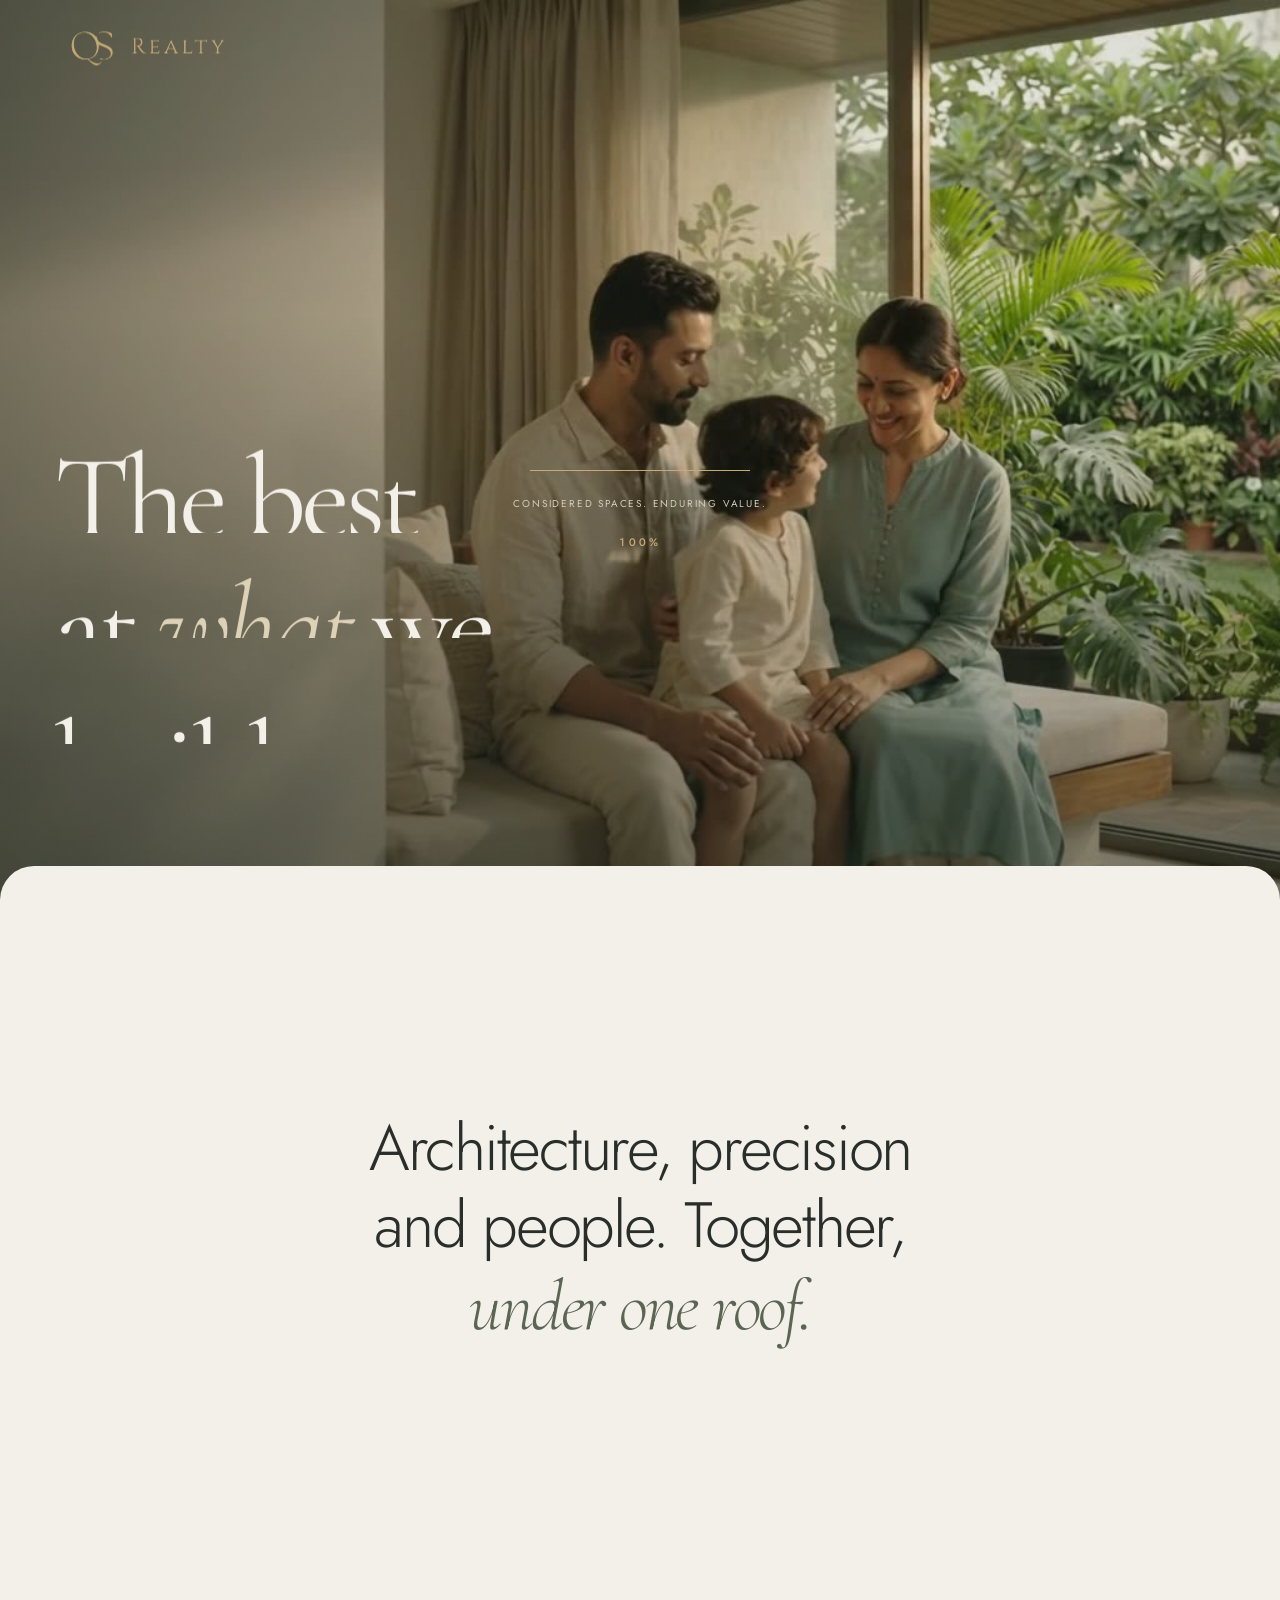
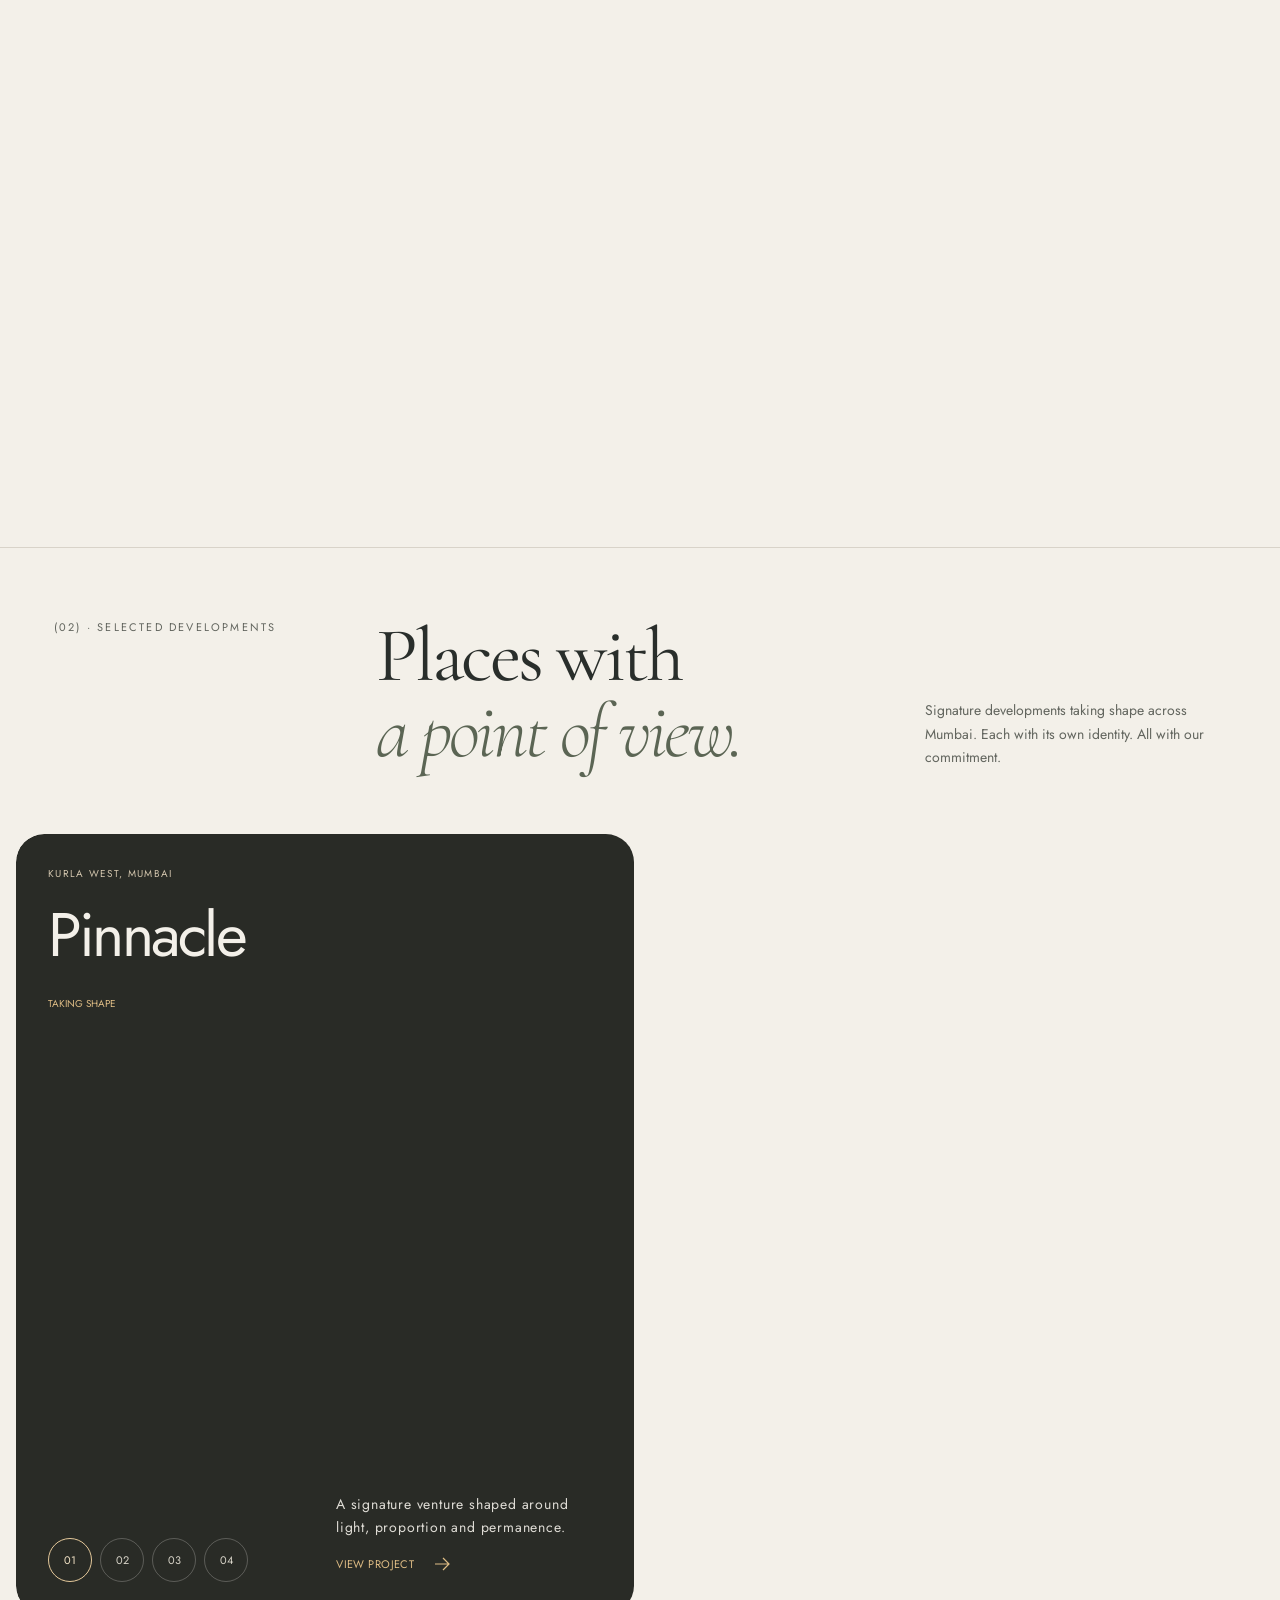
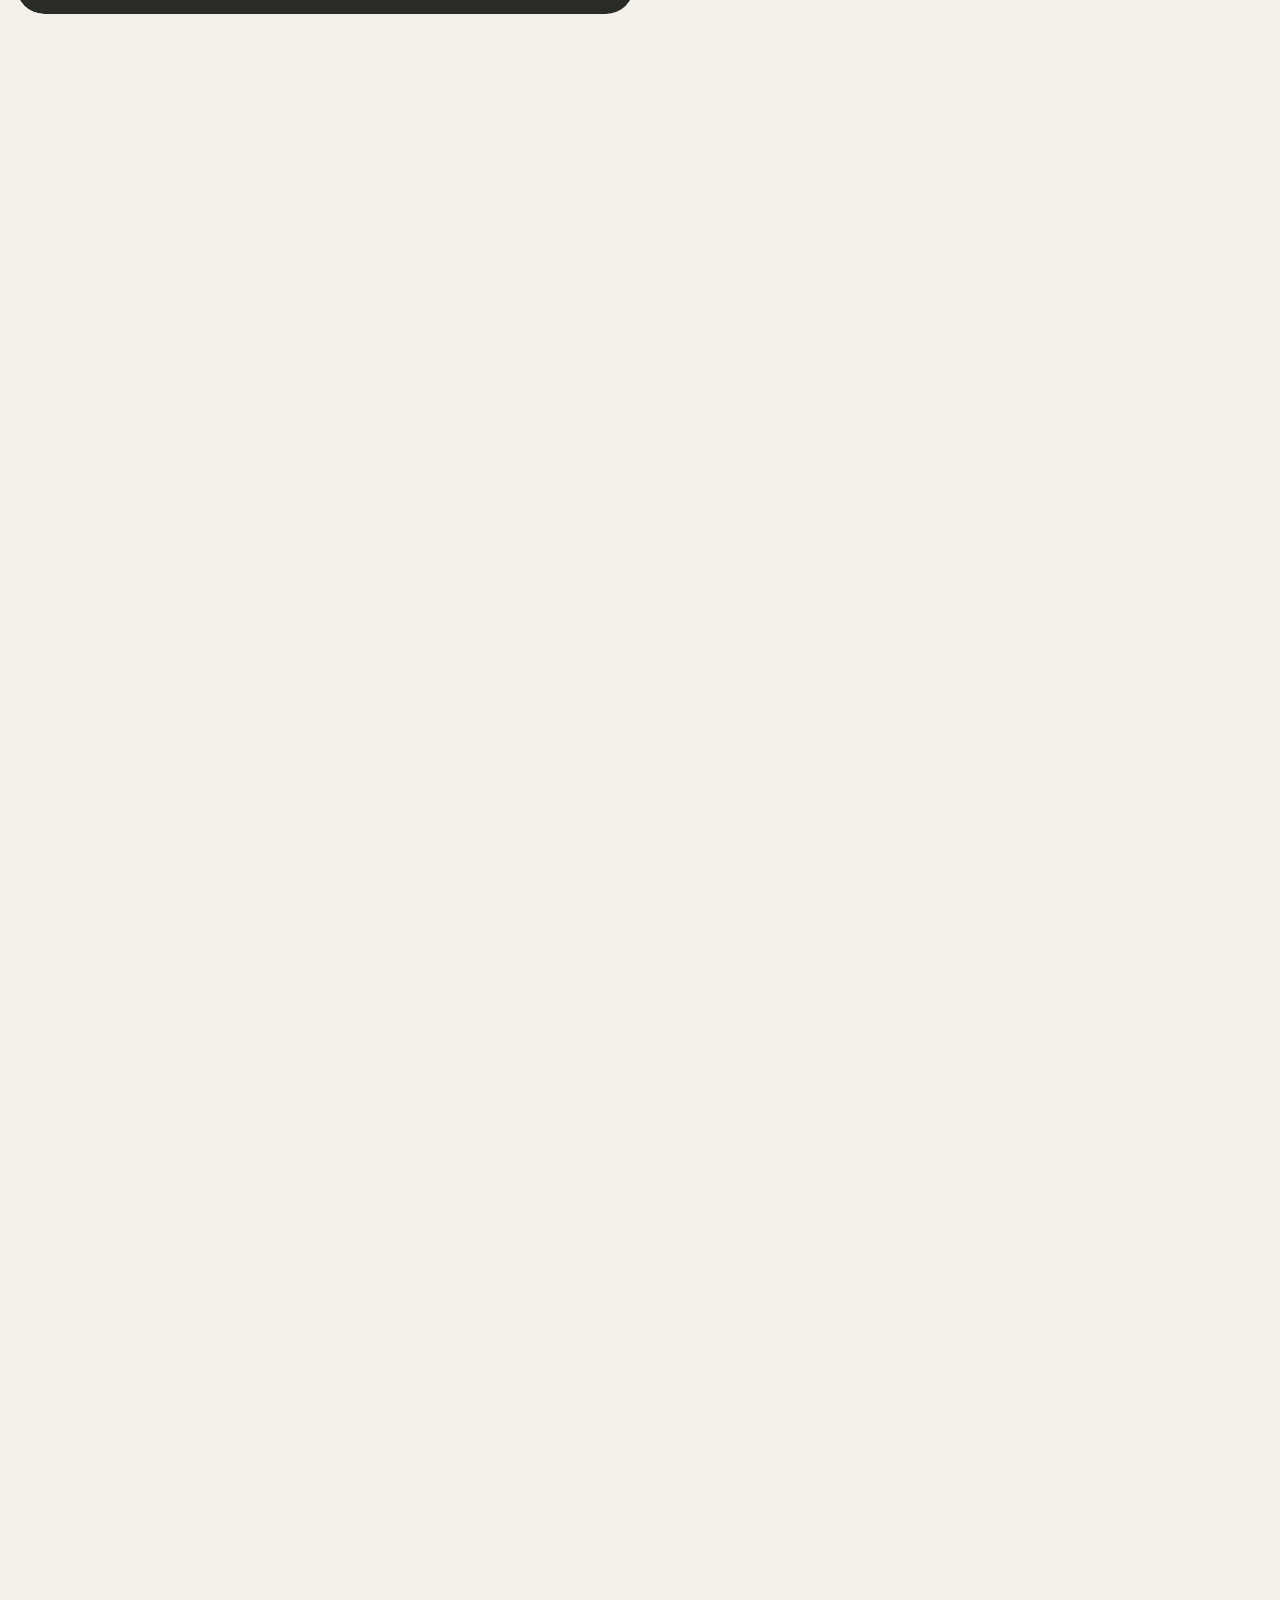
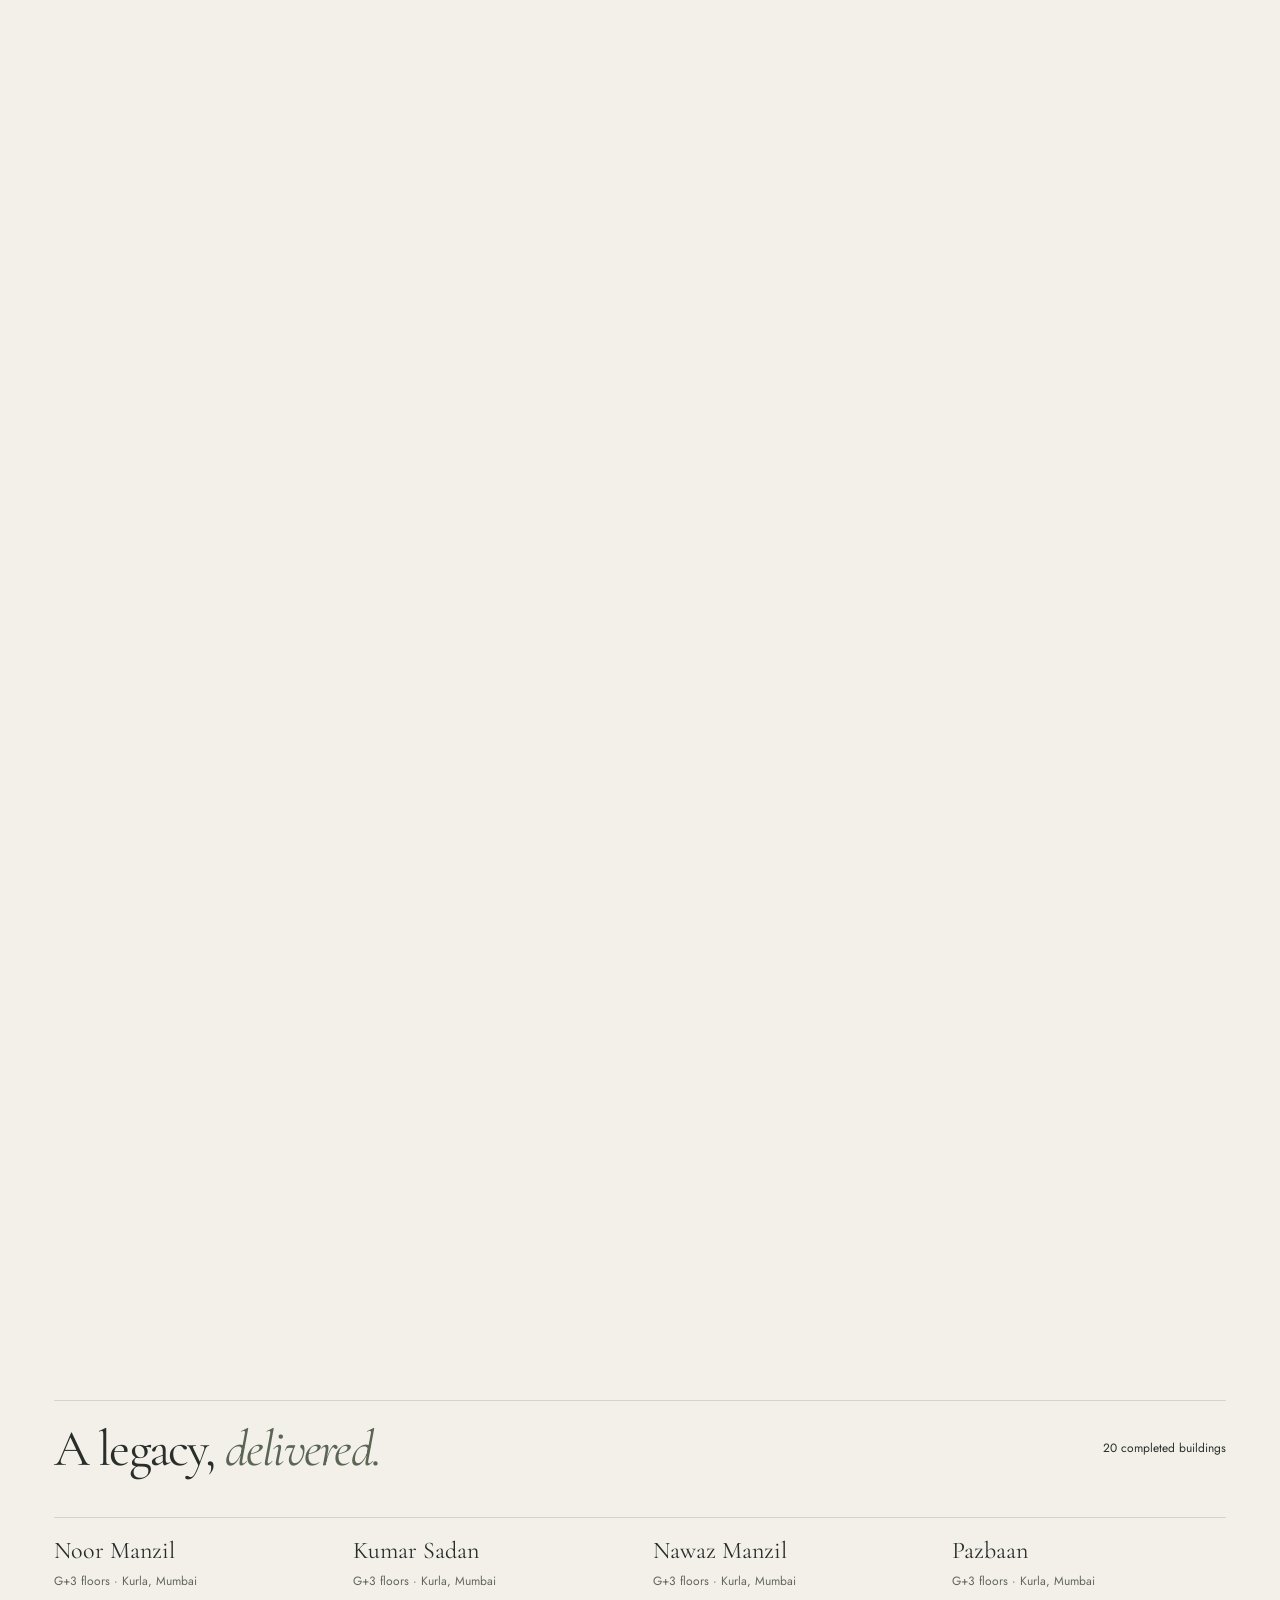
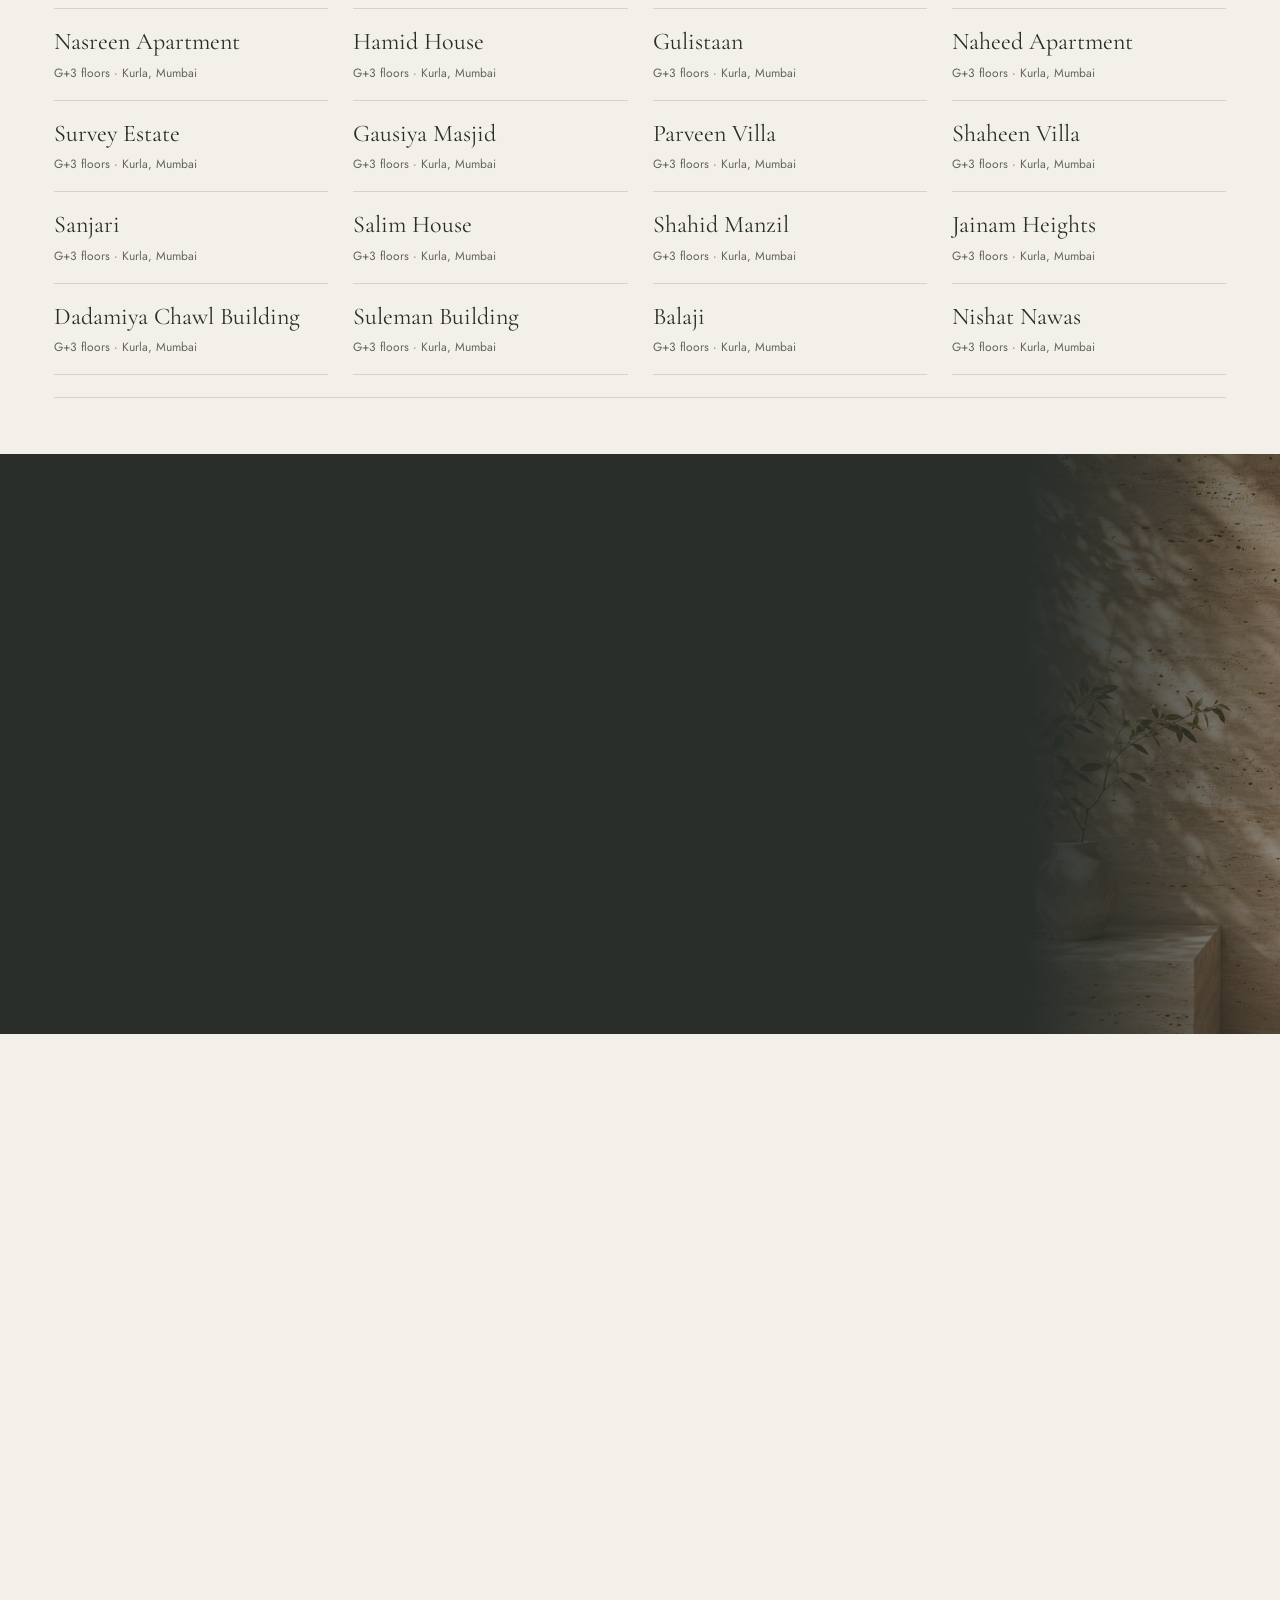
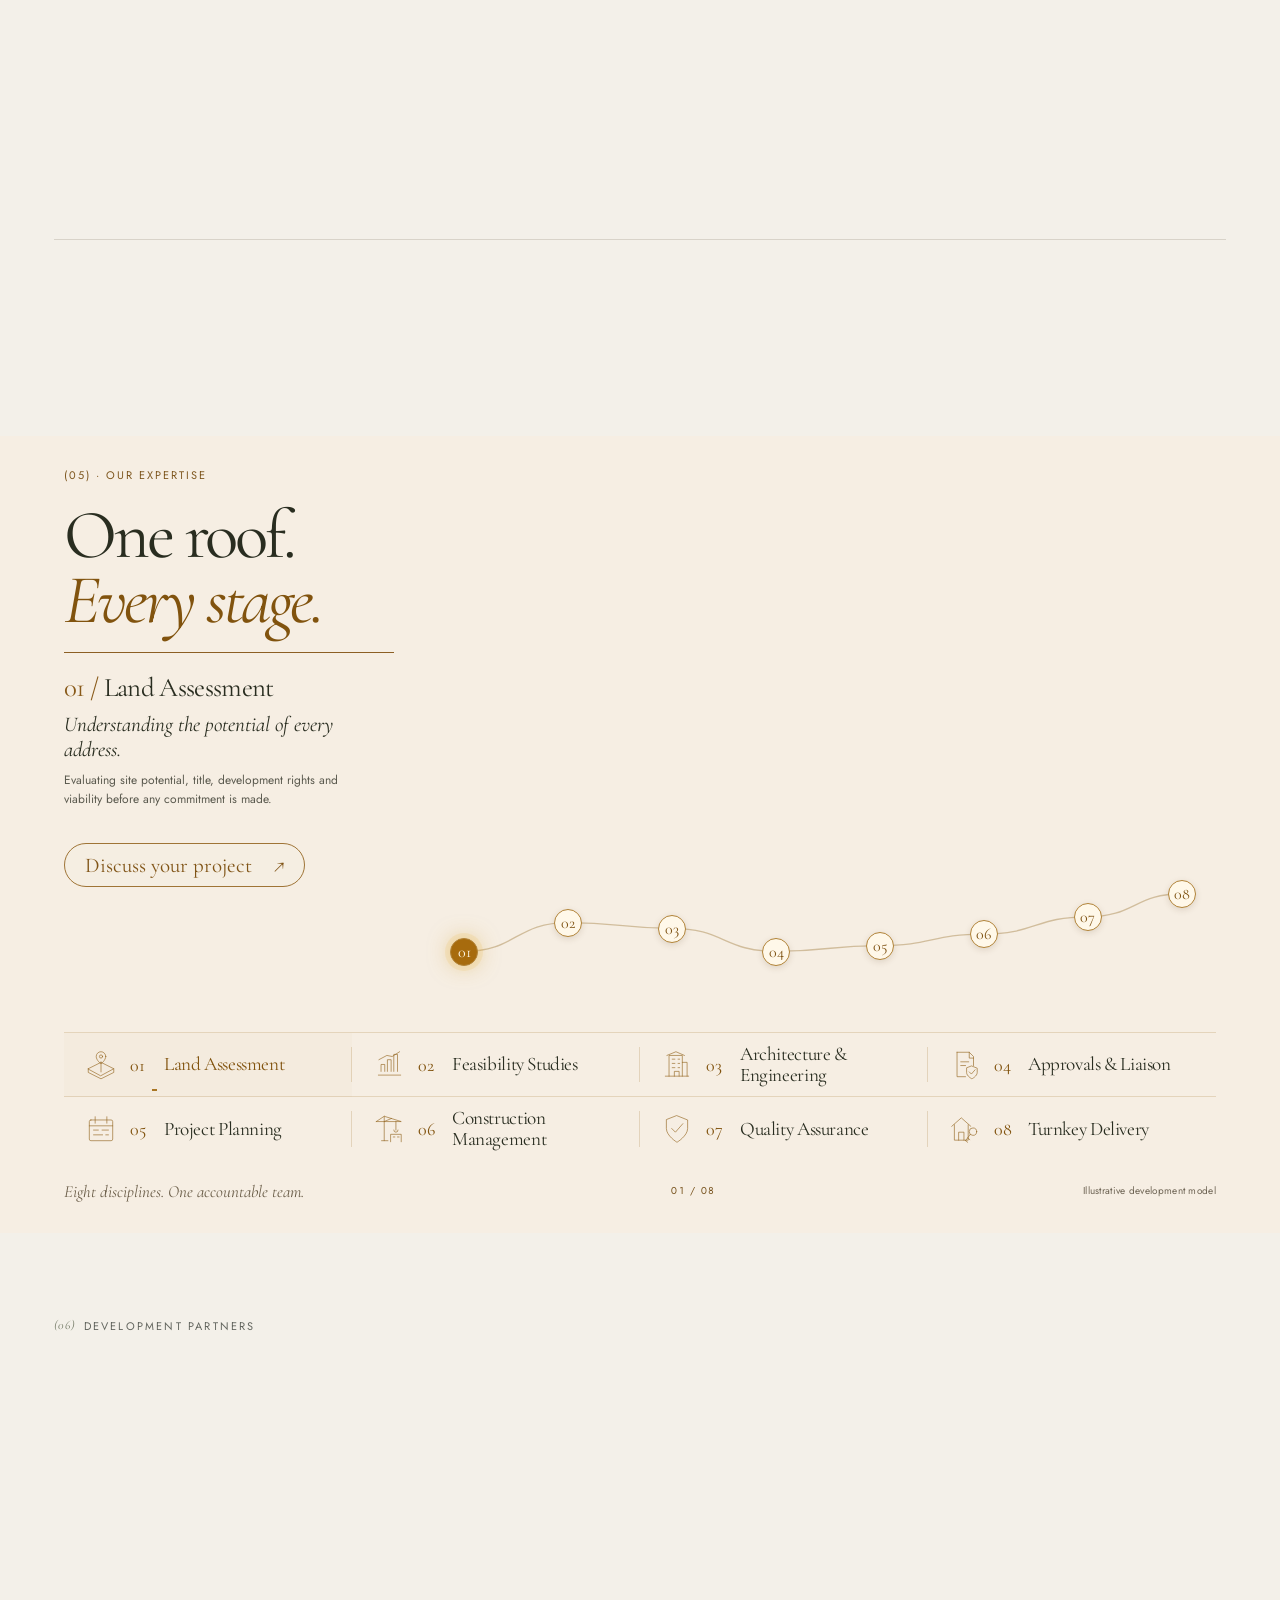
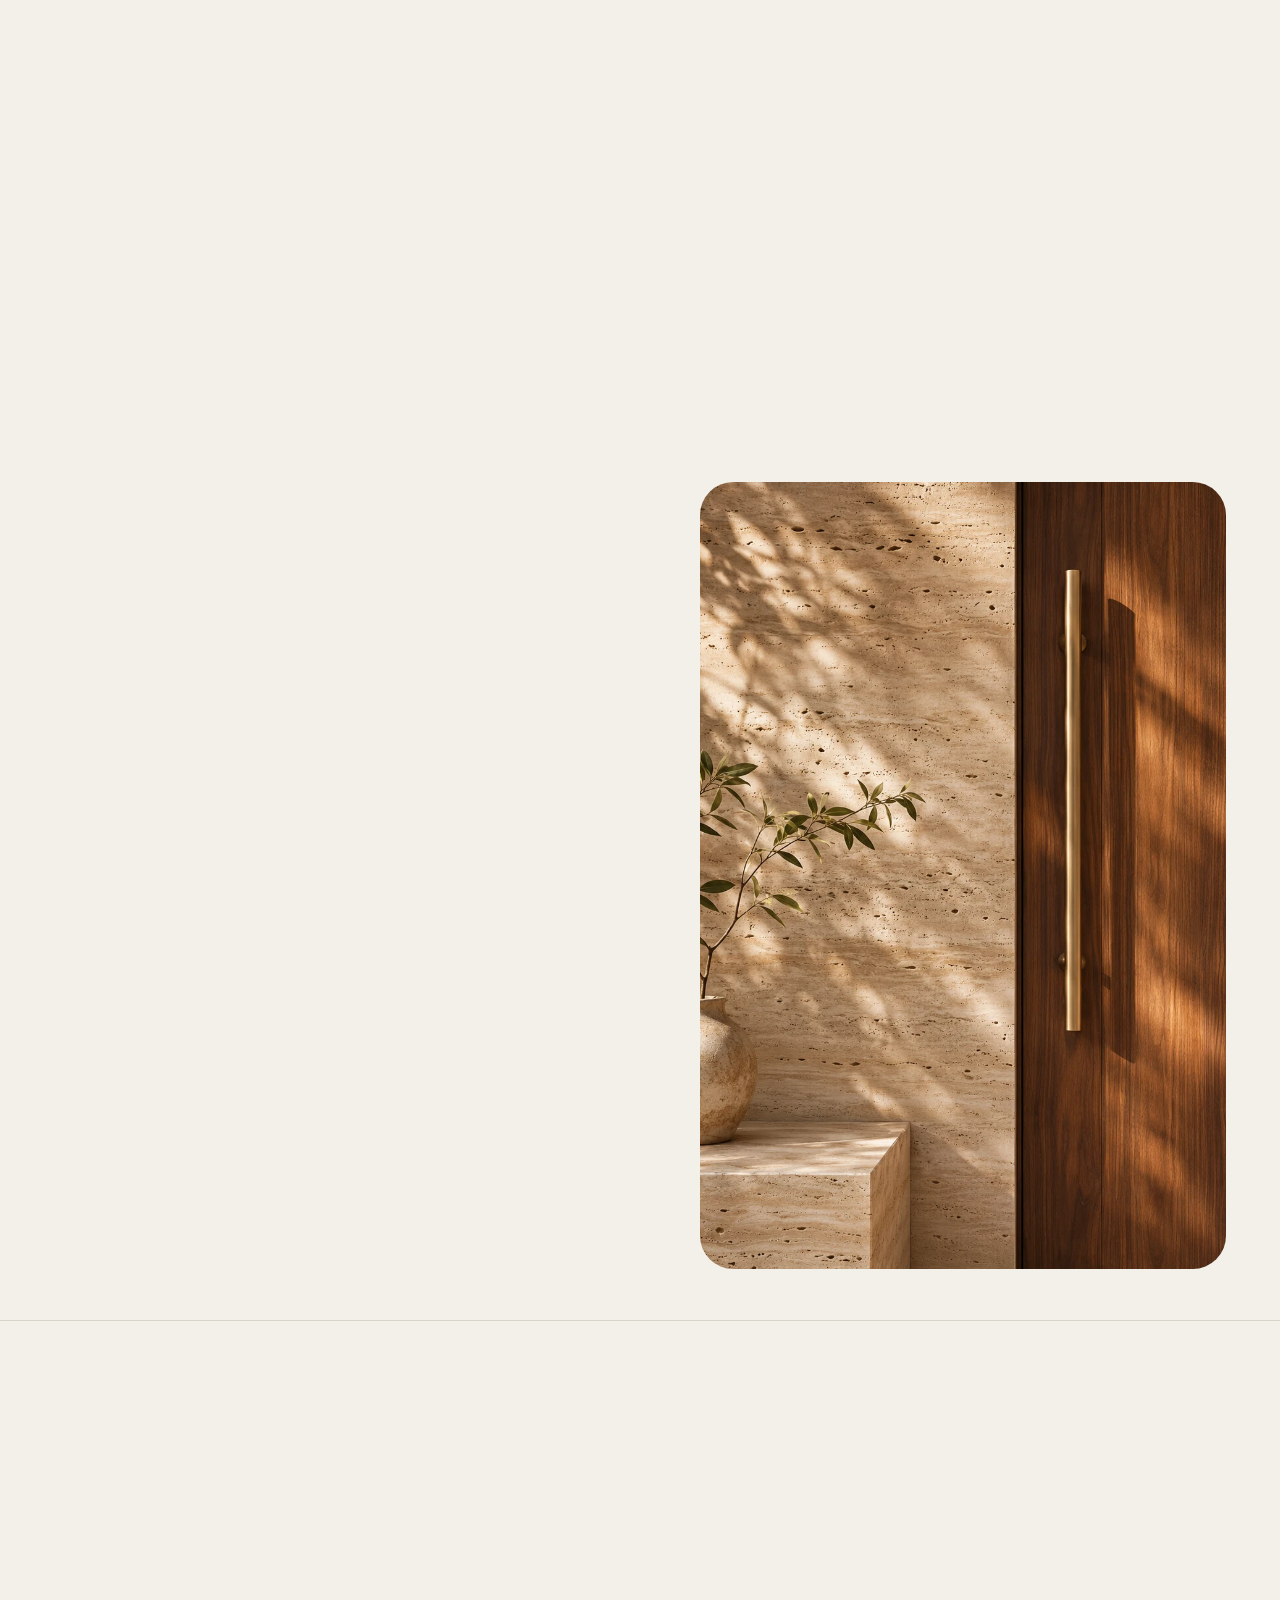
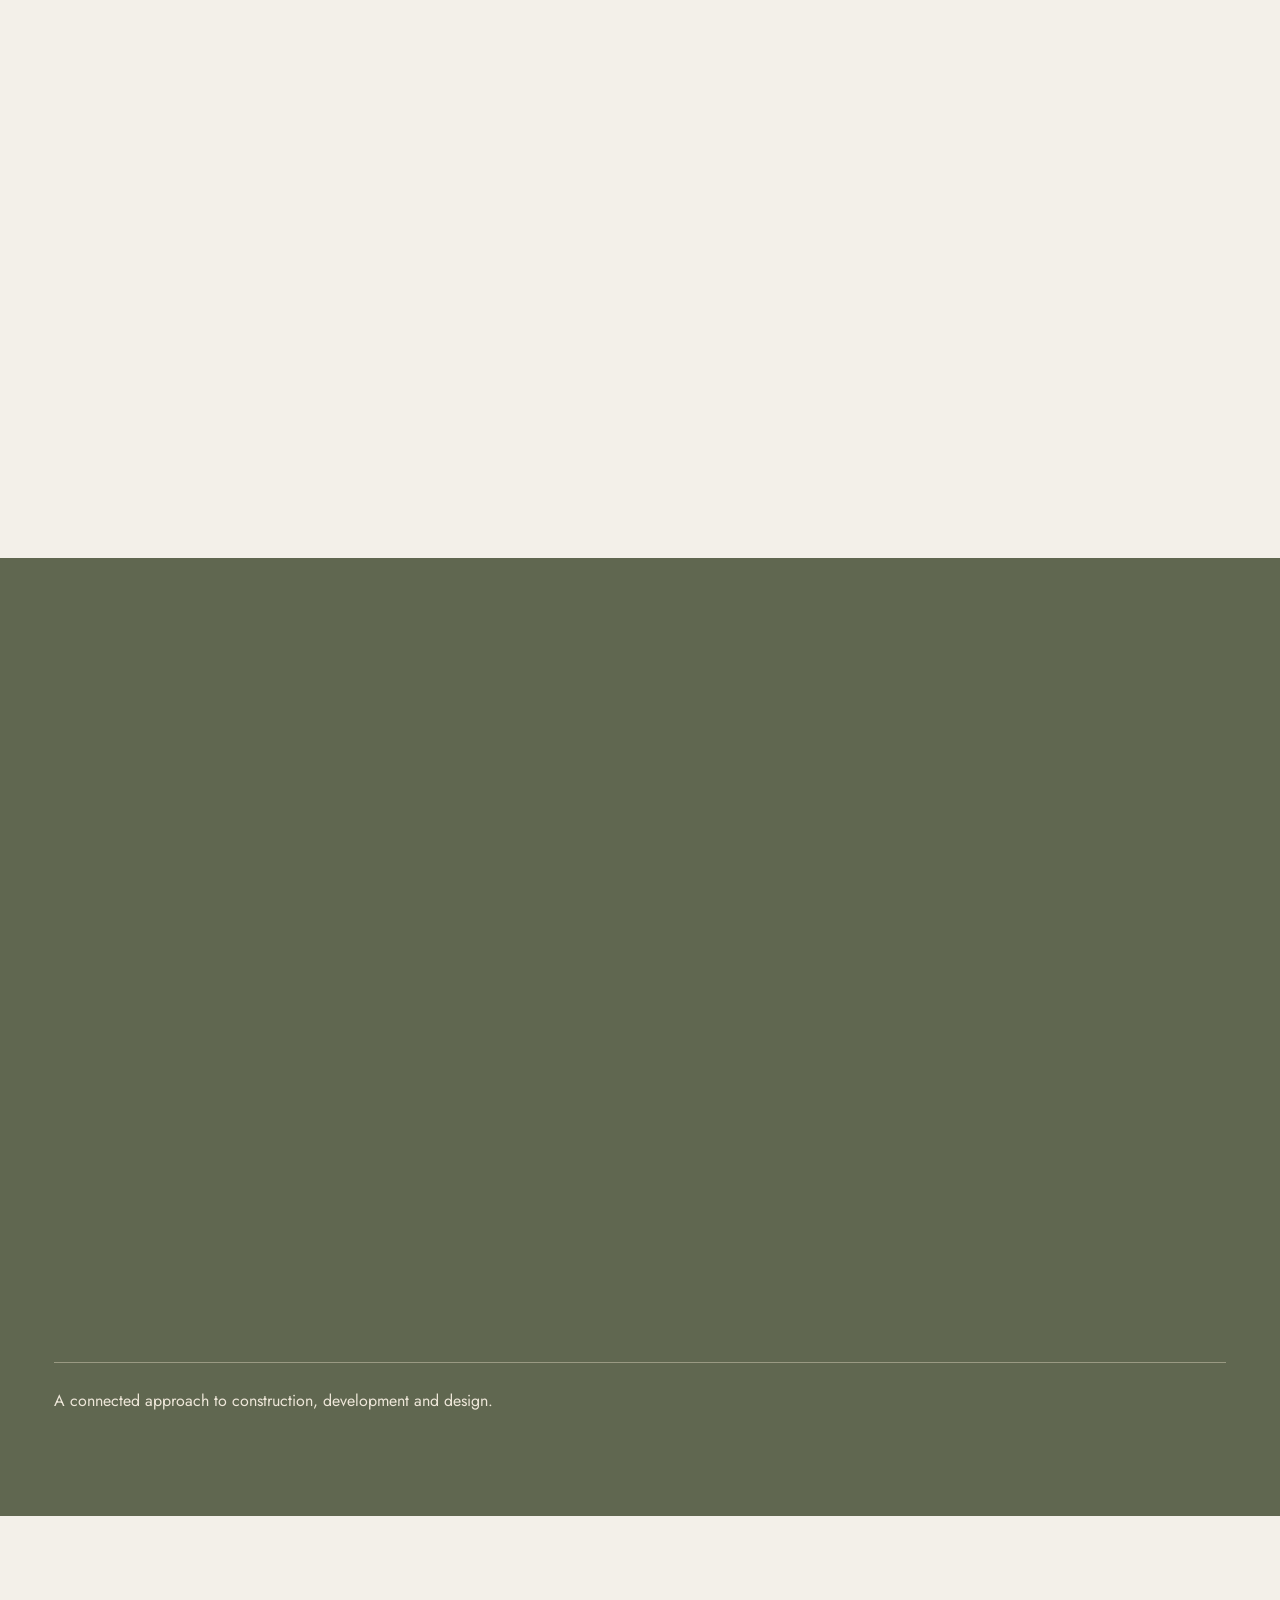
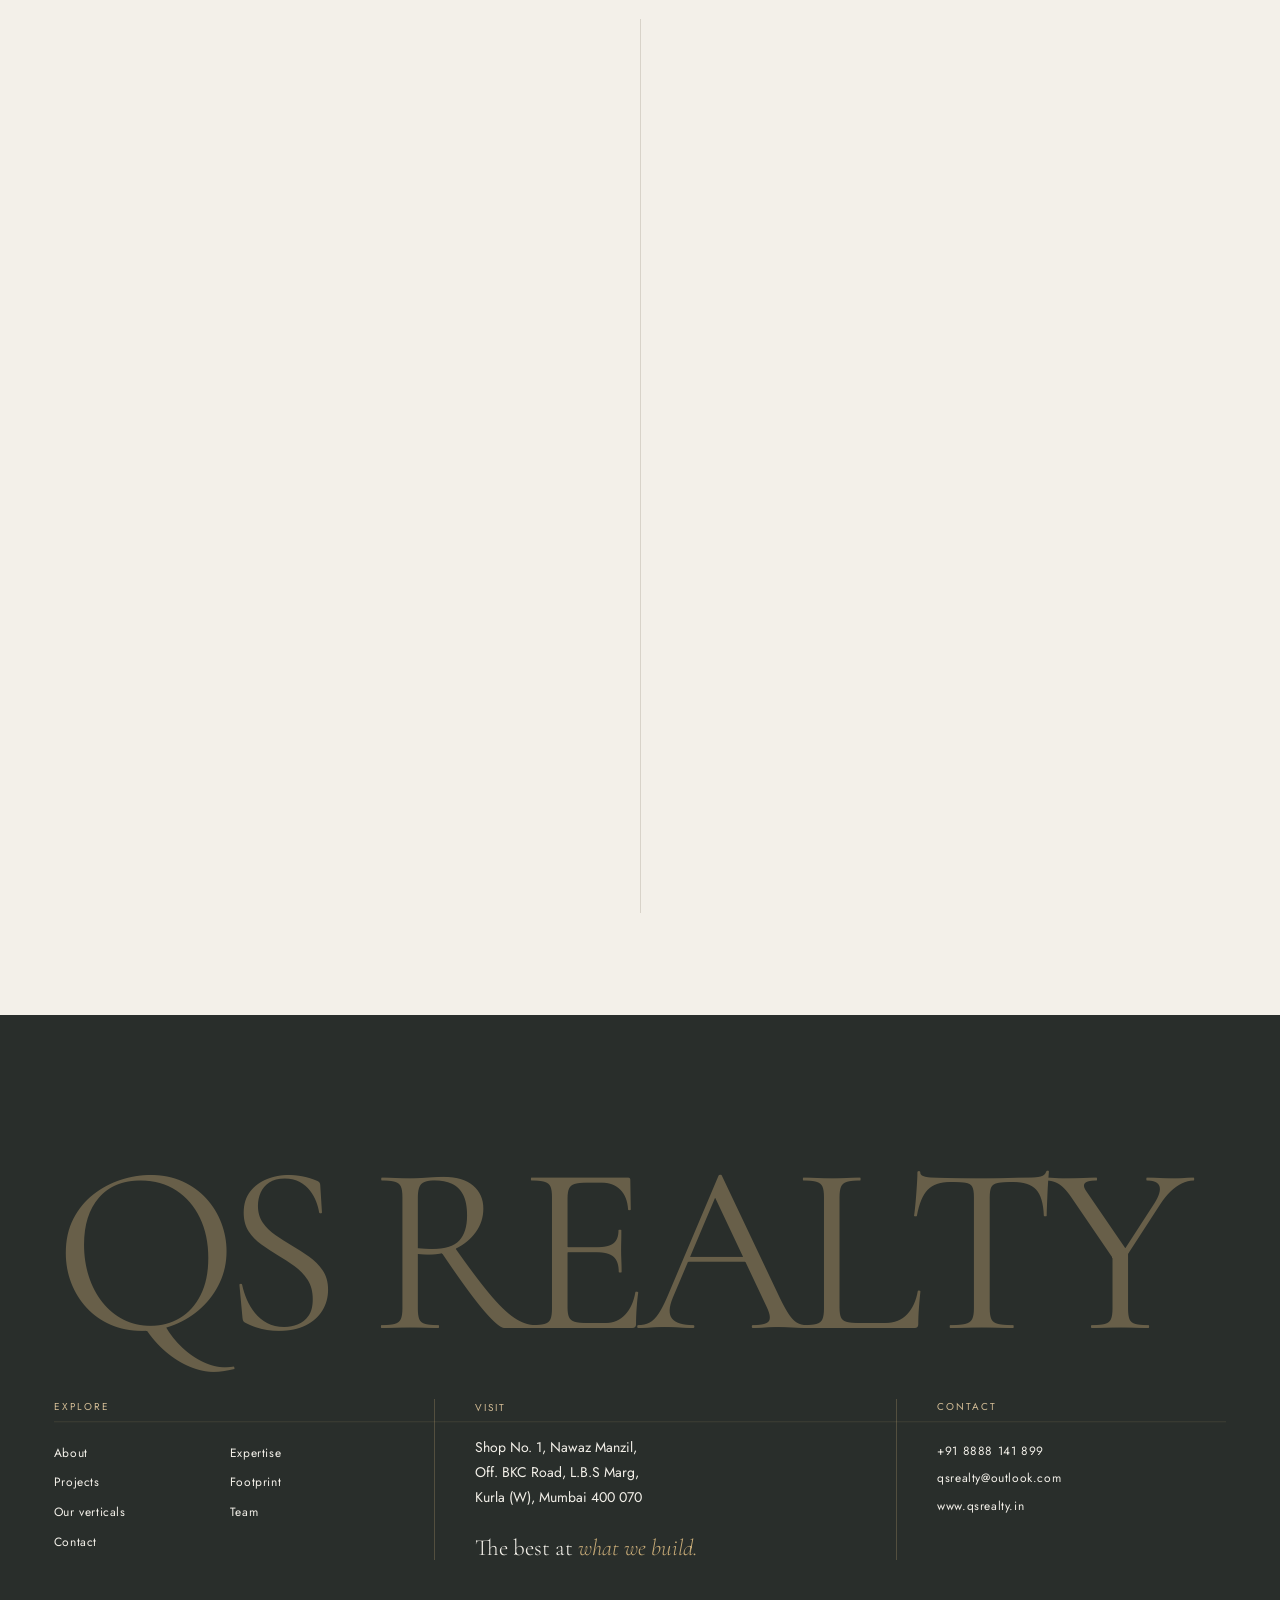
==== commit 0ec9e429: "Let the office map fill the contact column Remove the main office, directions, call and write block " ====
--- a/index.html
+++ b/index.html
@@ -16,8 +16,8 @@
   <link rel="preconnect" href="https://fonts.gstatic.com" crossorigin />
   <link href="https://fonts.googleapis.com/css2?family=Cinzel:wght@400;500&family=Cormorant+Garamond:ital,wght@0,300;0,400;0,500;1,300;1,400&family=Jost:wght@300;400;500&display=swap" rel="stylesheet" />
   <link rel="preload" as="image" href="assets/client/video/hero-family-home-poster.jpg?v=20261117-1" />
-  <link rel="stylesheet" href="css/style.css?v=20261118-2" />
-<link rel="stylesheet" href="css/premium.css?v=20261118-2" />
+  <link rel="stylesheet" href="css/style.css?v=20261118-3" />
+<link rel="stylesheet" href="css/premium.css?v=20261118-3" />
   <link rel="stylesheet" href="css/expertise-atelier.css?v=20261117-1">
   <link rel="stylesheet" href="css/project-story.css?v=20261113-2" />
 </head>
@@ -360,27 +360,12 @@
 
     <!-- ============ CONTACT ============ -->
     <section class="contact" id="contact" data-cursor-dark>
-      <!-- left: solid beige panel, headline and office details -->
+      <!-- left: headline with the office map filling the rest of the column -->
       <div class="contact__visual">
         <div class="contact__visual-inner">
           <p class="eyebrow eyebrow--light"><span class="num">(10)</span> Contact us</p>
           <div class="contact__headline">
             <h2 class="contact__title reveal-lines"><span class="line"><span>Let’s build</span></span><span class="line"><span><em>what’s next.</em></span></span></h2>
-            <ul class="contact__details">
-              <li>
-                <p class="eyebrow eyebrow--light">Main office</p>
-                <p>Shop No. 1, Nawaz Manzil, Off. BKC Road,<br />L.B.S Marg, Kurla (W), Mumbai 400 070</p>
-                <a class="link-u contact__directions" href="https://www.google.com/maps/search/?api=1&query=QS+Realty+L.B.S+Marg+Kurla+West+Mumbai+400070" target="_blank" rel="noopener">Get directions ↗</a>
-              </li>
-              <li>
-                <p class="eyebrow eyebrow--light">Call</p>
-                <p><a href="tel:+918888141899" class="link-u">+91 8888 141 899</a><br /><a href="tel:+919820299042" class="link-u">+91 9820 299 042</a></p>
-              </li>
-              <li>
-                <p class="eyebrow eyebrow--light">Write</p>
-                <p><a href="mailto:qsrealty@outlook.com" class="link-u">qsrealty@outlook.com</a></p>
-              </li>
-            </ul>
           </div>
           <iframe class="contact__map" title="Google Maps — QS Realty main office in Kurla West, Mumbai" src="https://www.google.com/maps?q=QS+Realty,+Shop+No.+1,+Nawaz+Manzil,+L.B.S.+Marg,+Kurla+West,+Mumbai+400070&amp;output=embed" width="600" height="300" loading="lazy" referrerpolicy="no-referrer-when-downgrade" allowfullscreen></iframe>
         </div>
@@ -489,7 +474,7 @@
   <script src="js/projects-render.js?v=20261116-1"></script>
   <script src="js/project-story.js?v=20261113-2"></script>
   <script src="js/main.js?v=20261116-4"></script>
-<script src="js/premium.js?v=20261118-2"></script>
+<script src="js/premium.js?v=20261118-3"></script>
 <script src="js/expertise-atelier.js?v=20261117-1"></script>
 </body>
 </html>
--- a/css/style.css
+++ b/css/style.css
@@ -610,11 +610,7 @@
 .contact__title { font-family: var(--f-display); font-weight: 300; font-size: clamp(3rem, 1.2rem + 4.6vw, 6.5rem); line-height: 0.92; letter-spacing: -0.03em; }
 .contact__title em { color: var(--sage-deep); }
 .contact__title .line:nth-child(2) { padding-left: 0.8em; }
-.contact__details { display: grid; gap: var(--s-3); padding-top: var(--s-3); border-top: 1px solid var(--line); font-size: var(--fs-sm); line-height: 1.6; }
 .contact__visual .eyebrow { color: var(--graphite); }
-.contact__details .eyebrow { margin-bottom: 0.35rem; }
-.contact__directions { display: inline-block; margin-top: 0.4rem; color: var(--sage-deep); }
-@media (min-width: 640px) { .contact__details { grid-template-columns: 1.6fr 1fr 1fr; } }
 
 /* ---------- right: tabbed form panel ---------- */
 .contact__panel { display: flex; align-items: center; padding: var(--s-8) var(--gutter); }
@@ -787,7 +783,7 @@
 }
 @media (max-width: 799px) {
   /* comfortable tap targets for the text links people use most on phones */
-  .footer__nav a, .footer__contact a, .contact__details a { padding: 0.55rem 0; }
+  .footer__nav a, .footer__contact a { padding: 0.55rem 0; }
   .btn-arrow { min-height: 44px; }
   .consent { padding: 0.35rem 0; }
 }
--- a/css/premium.css
+++ b/css/premium.css
@@ -199,8 +199,6 @@
 .premium-home .contact__visual-inner{padding:0;justify-content:flex-start;gap:35px}
 .premium-home .contact__title{font-size:clamp(60px,6vw,110px);font-weight:400}
 .premium-home .contact__title .line:nth-child(2){padding-left:0}
-.premium-home .contact__details{grid-template-columns:1fr 1fr;gap:25px}
-.premium-home .contact__details li:first-child{grid-column:1/-1}
 .premium-home .contact__panel{padding:0}
 .contact__map{display:block;width:100%;height:300px;border:0;border-radius:4px;margin-top:15px;background:var(--paper)}
 .premium-home .contact__visual-inner,.premium-home .contact__panel-inner{zoom:1}
@@ -236,7 +234,7 @@
 .projects-heading{grid-template-columns:1fr 1.5fr}.projects-heading>p:last-child{grid-column:2}
 .venture__copy{padding:30px}.venture h3{font-size:50px}
 .premium-home .team__grid{gap:35px}
-.premium-home .contact{gap:45px}.premium-home .contact__details{grid-template-columns:1fr}
+.premium-home .contact{gap:45px}
 }
 @media(max-width:767px){
 .premium-home{--section-y:80px;--gutter:22px}
@@ -449,7 +447,6 @@
 .premium-home .contact__visual-inner{gap:28px}
 .premium-home .contact__title{font-size:clamp(70px,7vw,120px);line-height:.94}
 .premium-home .contact__headline{gap:30px}
-.premium-home .contact__details{font-size:13px;gap:22px}
 .contact__map{border-radius:30px;height:300px;margin-top:0}
 .premium-home .ctabs{border:0;border-bottom:1px solid var(--line);border-radius:0;padding:0}
 .premium-home .ctabs__pill{top:auto;bottom:-1px;left:0;width:calc(100% / 3);height:2px;border-radius:0;background:#927347}
@@ -509,7 +506,7 @@
  .premium-home .verticals__intro{grid-template-columns:1fr;gap:25px}.premium-home .verticals__intro h2{font-size:54px}.premium-home .verticals__all{grid-column:1}
  .premium-home .verticals__cards{grid-template-columns:1fr;gap:25px}.premium-home .vertical-card__wordmark{padding:23px}.premium-home .vertical-card__qs,.premium-home .vertical-card__name,.premium-home .vertical-card__aura{font-size:32px}
  .verticals__note{font-size:14px;line-height:1.6}.premium-home .contact{grid-template-columns:1fr;gap:50px}.premium-home .contact__visual{padding:0}.premium-home .contact__panel{padding:35px 0 0;border:0;border-top:1px solid var(--line)}
- .premium-home .contact__title{font-size:72px}.premium-home .contact__details{grid-template-columns:1fr 1fr;font-size:12px}.contact__map{height:280px;border-radius:24px}
+ .premium-home .contact__title{font-size:72px}.contact__map{height:280px;border-radius:24px}
  .premium-home .ctabs__tab{font-size:10px;letter-spacing:.04em}.premium-home .cform__heading{font-size:32px}.premium-home .cform__submit{width:100%;justify-content:space-between}
  .premium-home .footer__word{font-size:19vw;padding:20px 0 30px}.premium-home .footer__top{grid-template-columns:1fr 1fr;gap:35px 20px}
  .premium-home .footer__nav{grid-column:1/-1;grid-row:1;grid-template-columns:repeat(3,1fr)}.footer__visit{grid-column:1;grid-row:2;font-size:12px}
@@ -545,9 +542,7 @@
  .premium-home .contact{gap:28px}
  .premium-home .contact__panel{padding-top:24px}
  .premium-home .contact__title{font-size:clamp(56px,15vw,72px)}
- .premium-home .contact__details{font-size:14px;grid-template-columns:1fr;gap:18px}
  .contact__office{display:grid;gap:24px;min-width:0}
- .contact__office .eyebrow{color:var(--graphite)}
  .contact__map{height:240px}
  .premium-home .ctabs__tab{font-size:12px;letter-spacing:0;padding-inline:8px}
  .premium-home .footer__bottom{font-size:12px}
@@ -752,3 +747,10 @@
  .group-status span{font-size:13px;padding:12px 16px;text-align:left}
 }
 .page-group .footer{border-top:1px solid #ffffff1f}
+/* Contact: wherever the heading and form sit side by side, the office map fills the left column
+   from under the heading to the bottom of the form. On phones it follows the form at a fixed height. */
+@media(min-width:768px){
+ .premium-home .contact__visual{display:flex}
+ .premium-home .contact__visual-inner{flex:1;min-width:0;height:auto}
+ .premium-home .contact__map{flex:1;height:auto;min-height:360px}
+}
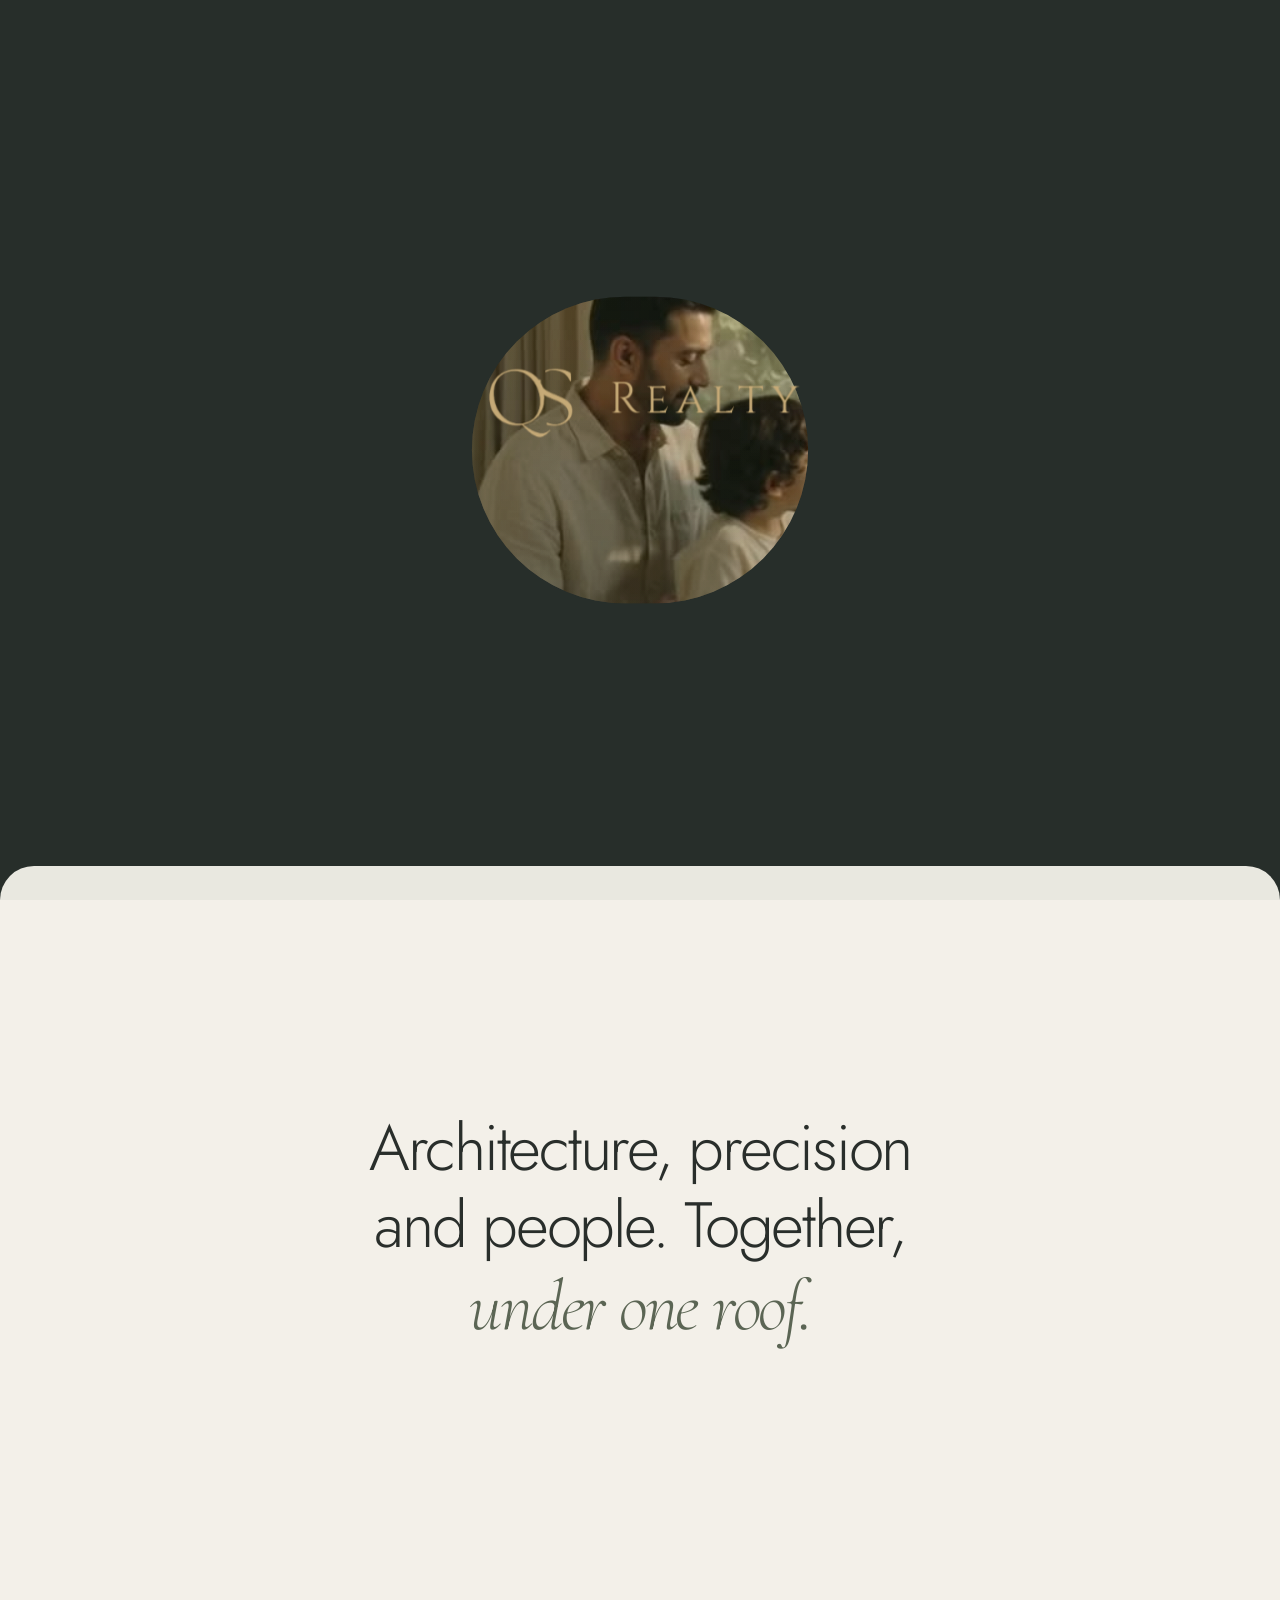
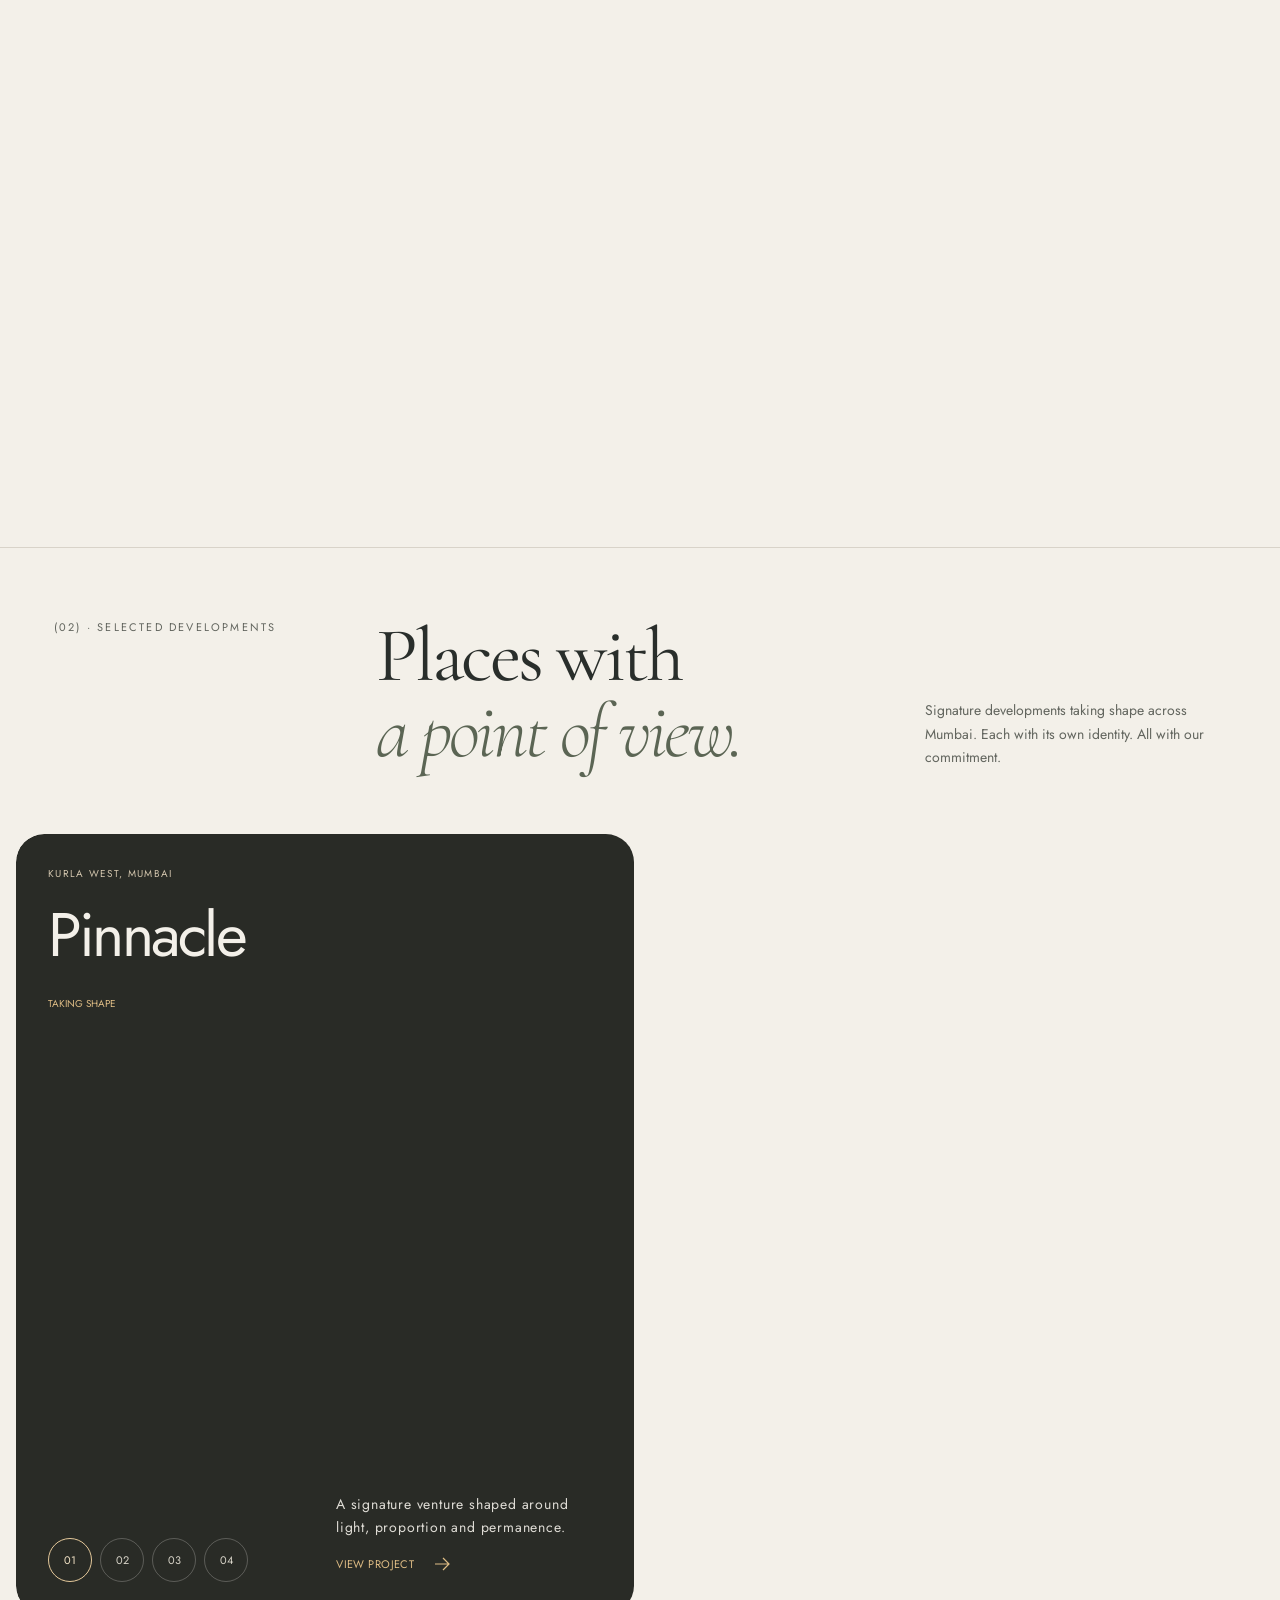
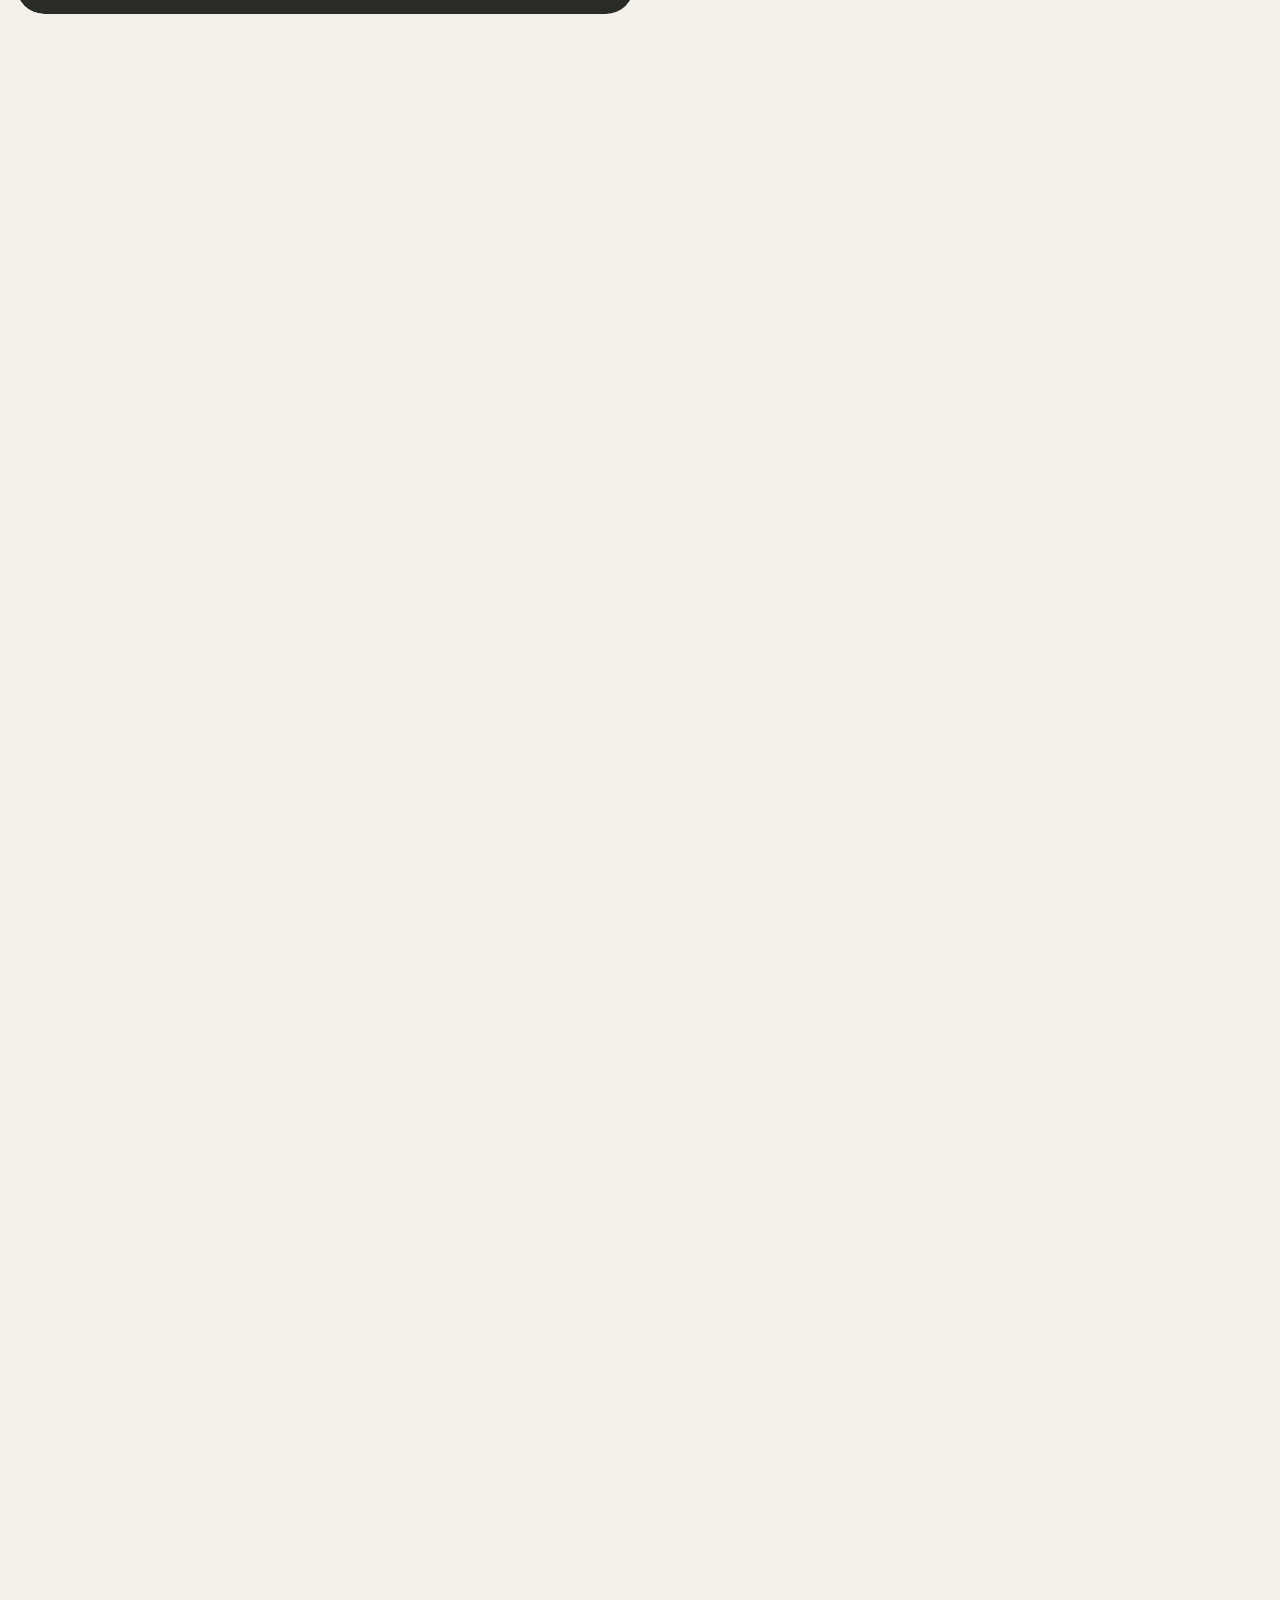
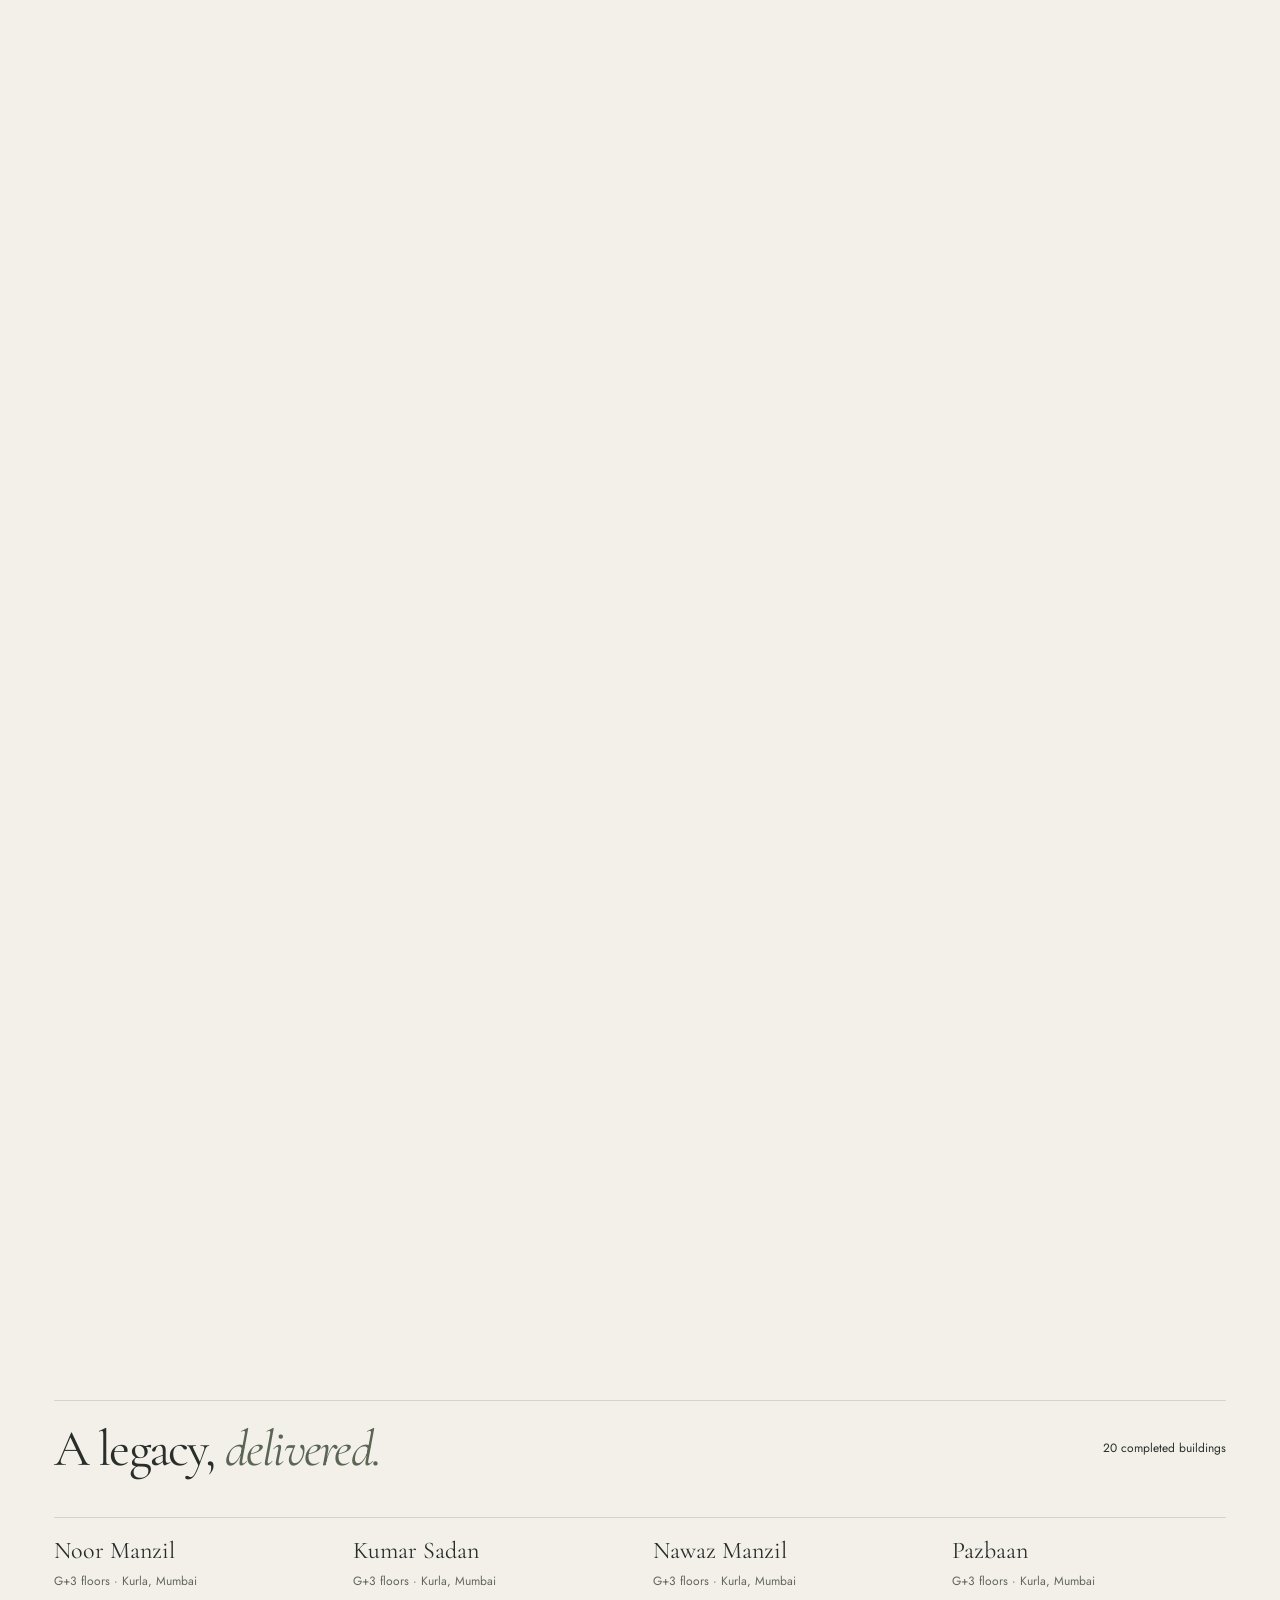
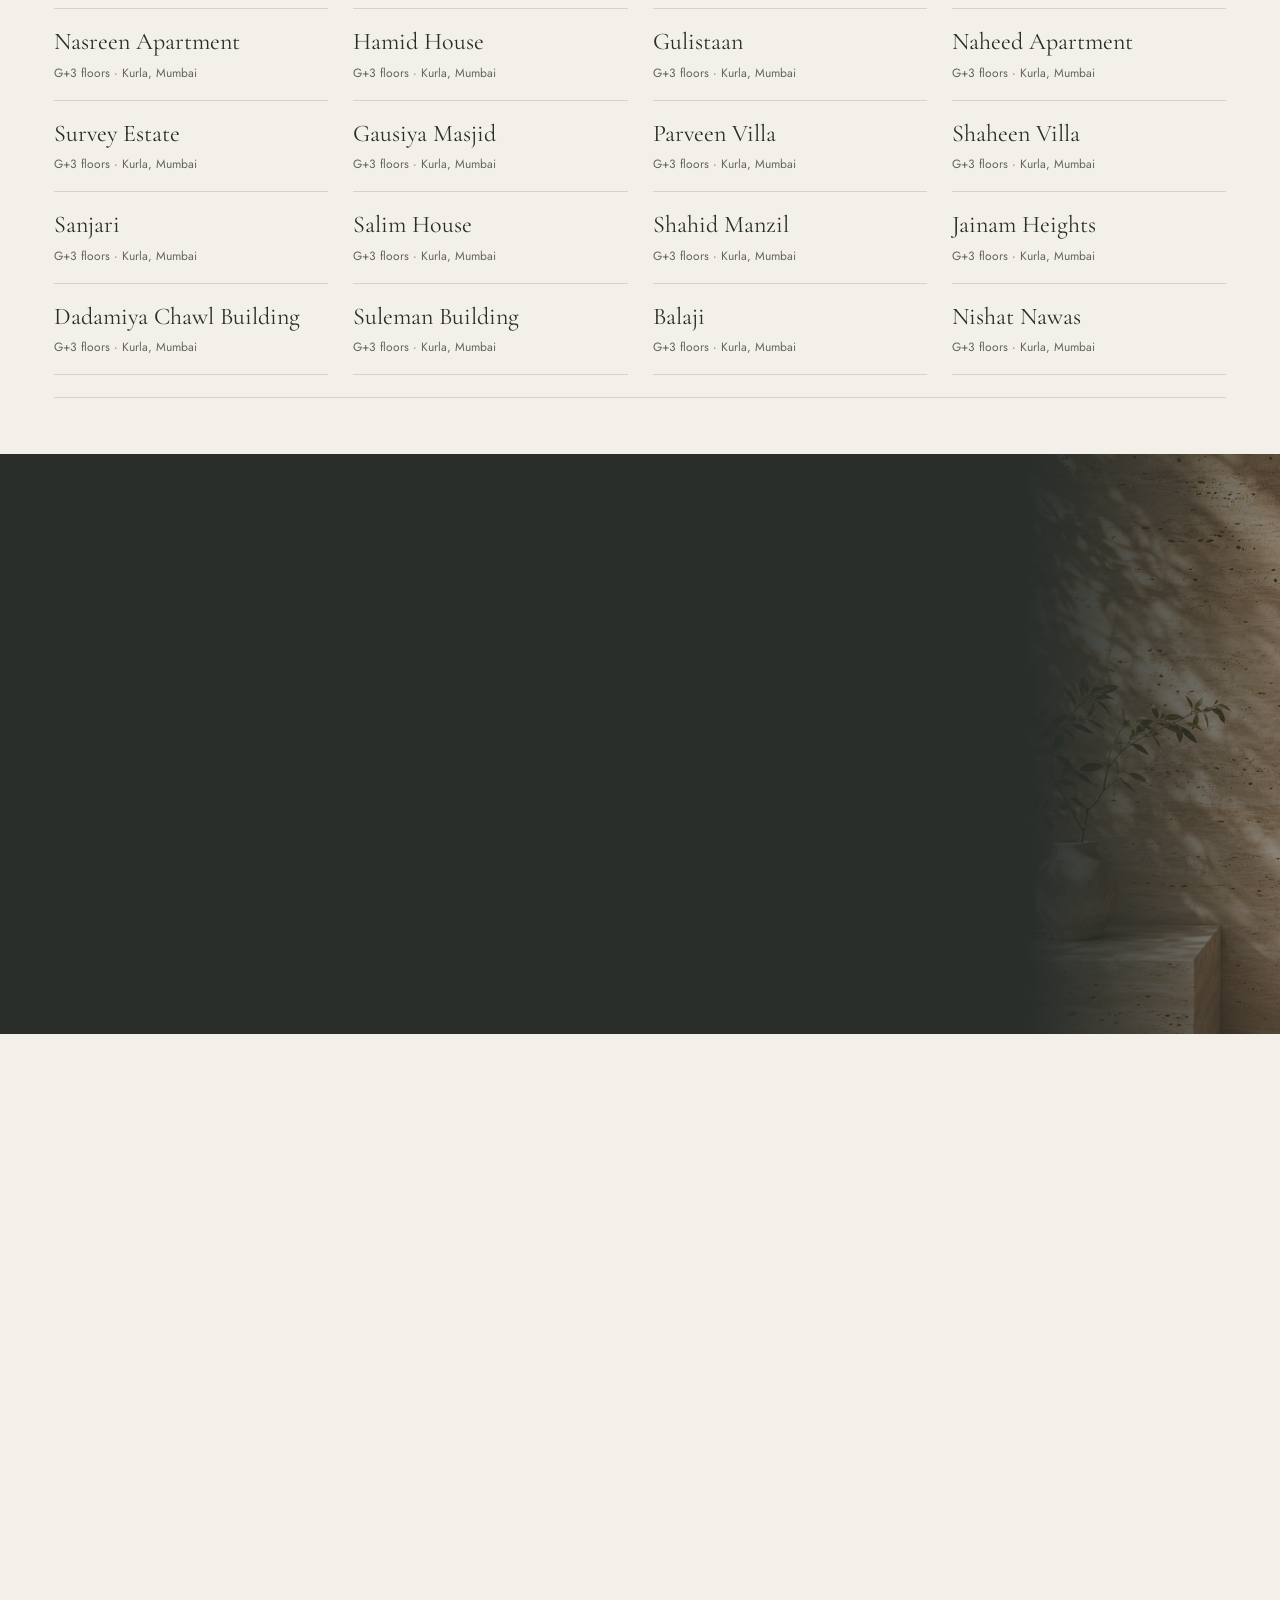
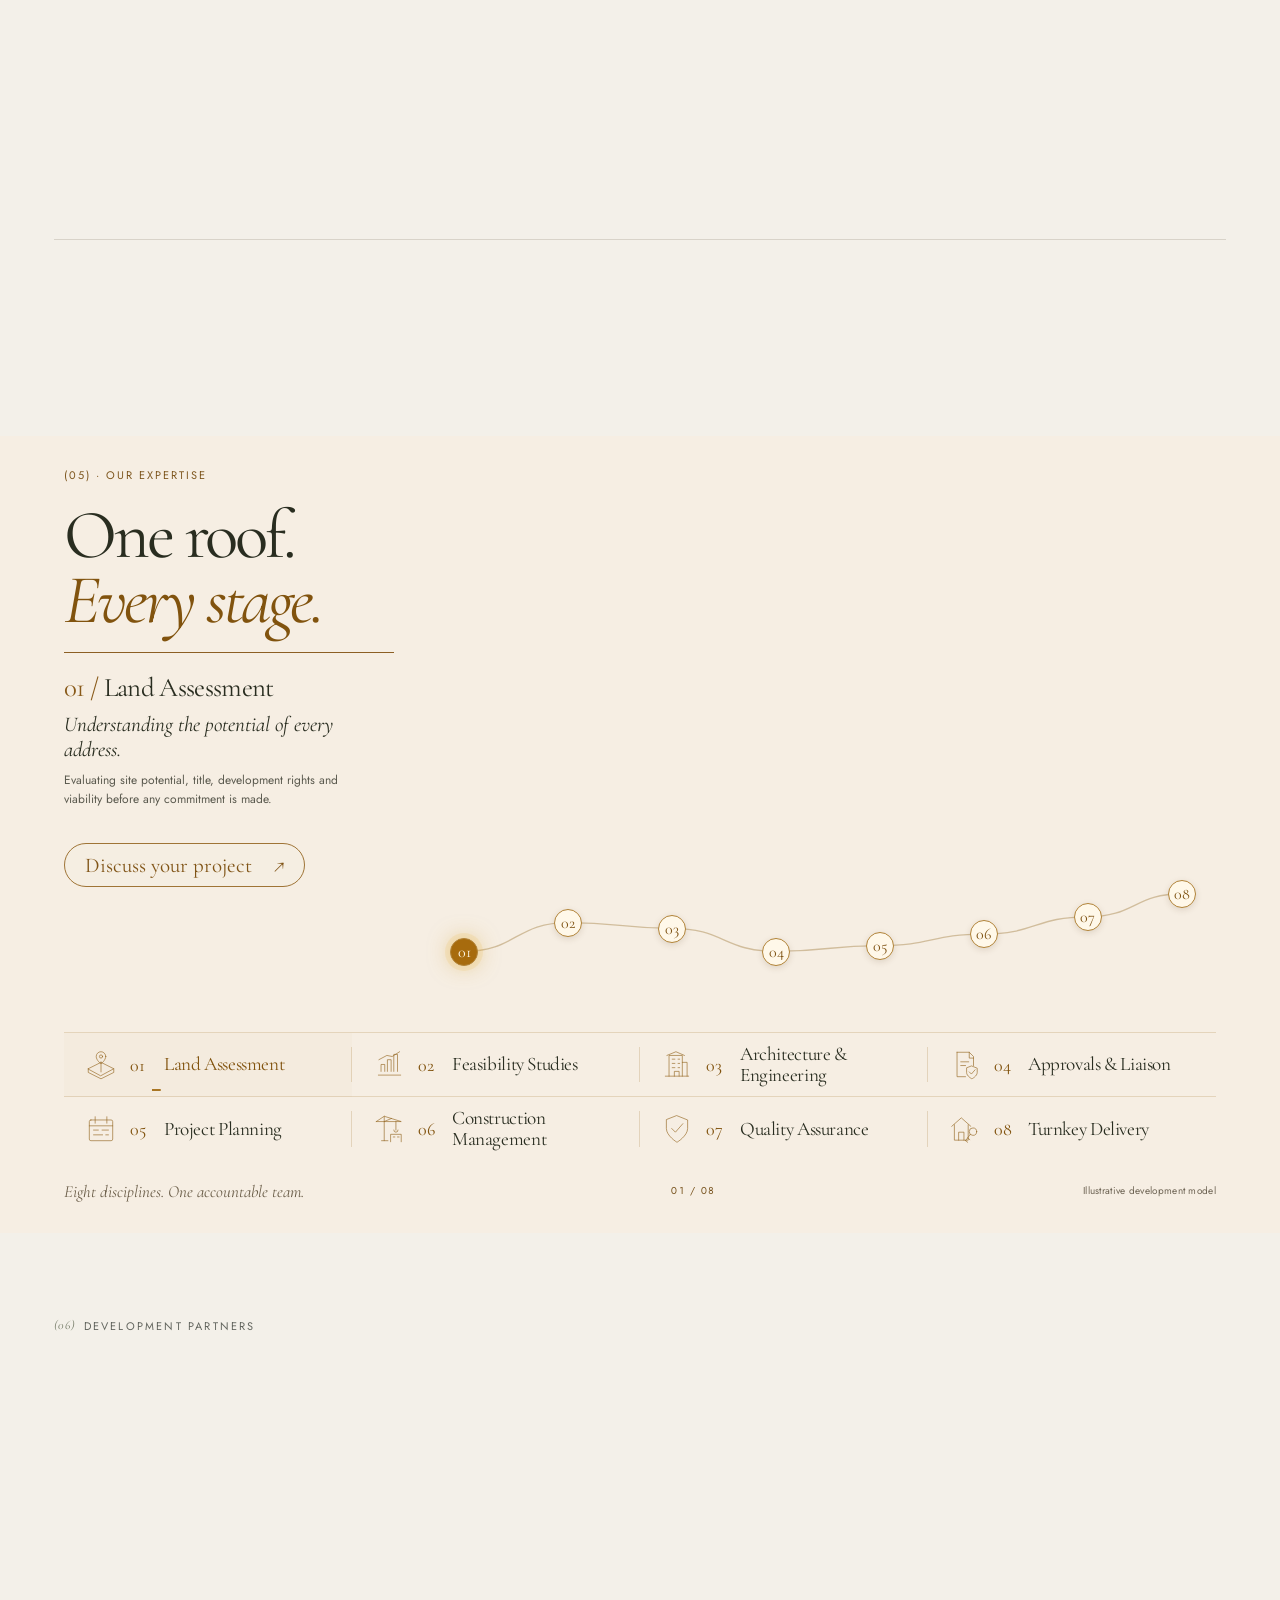
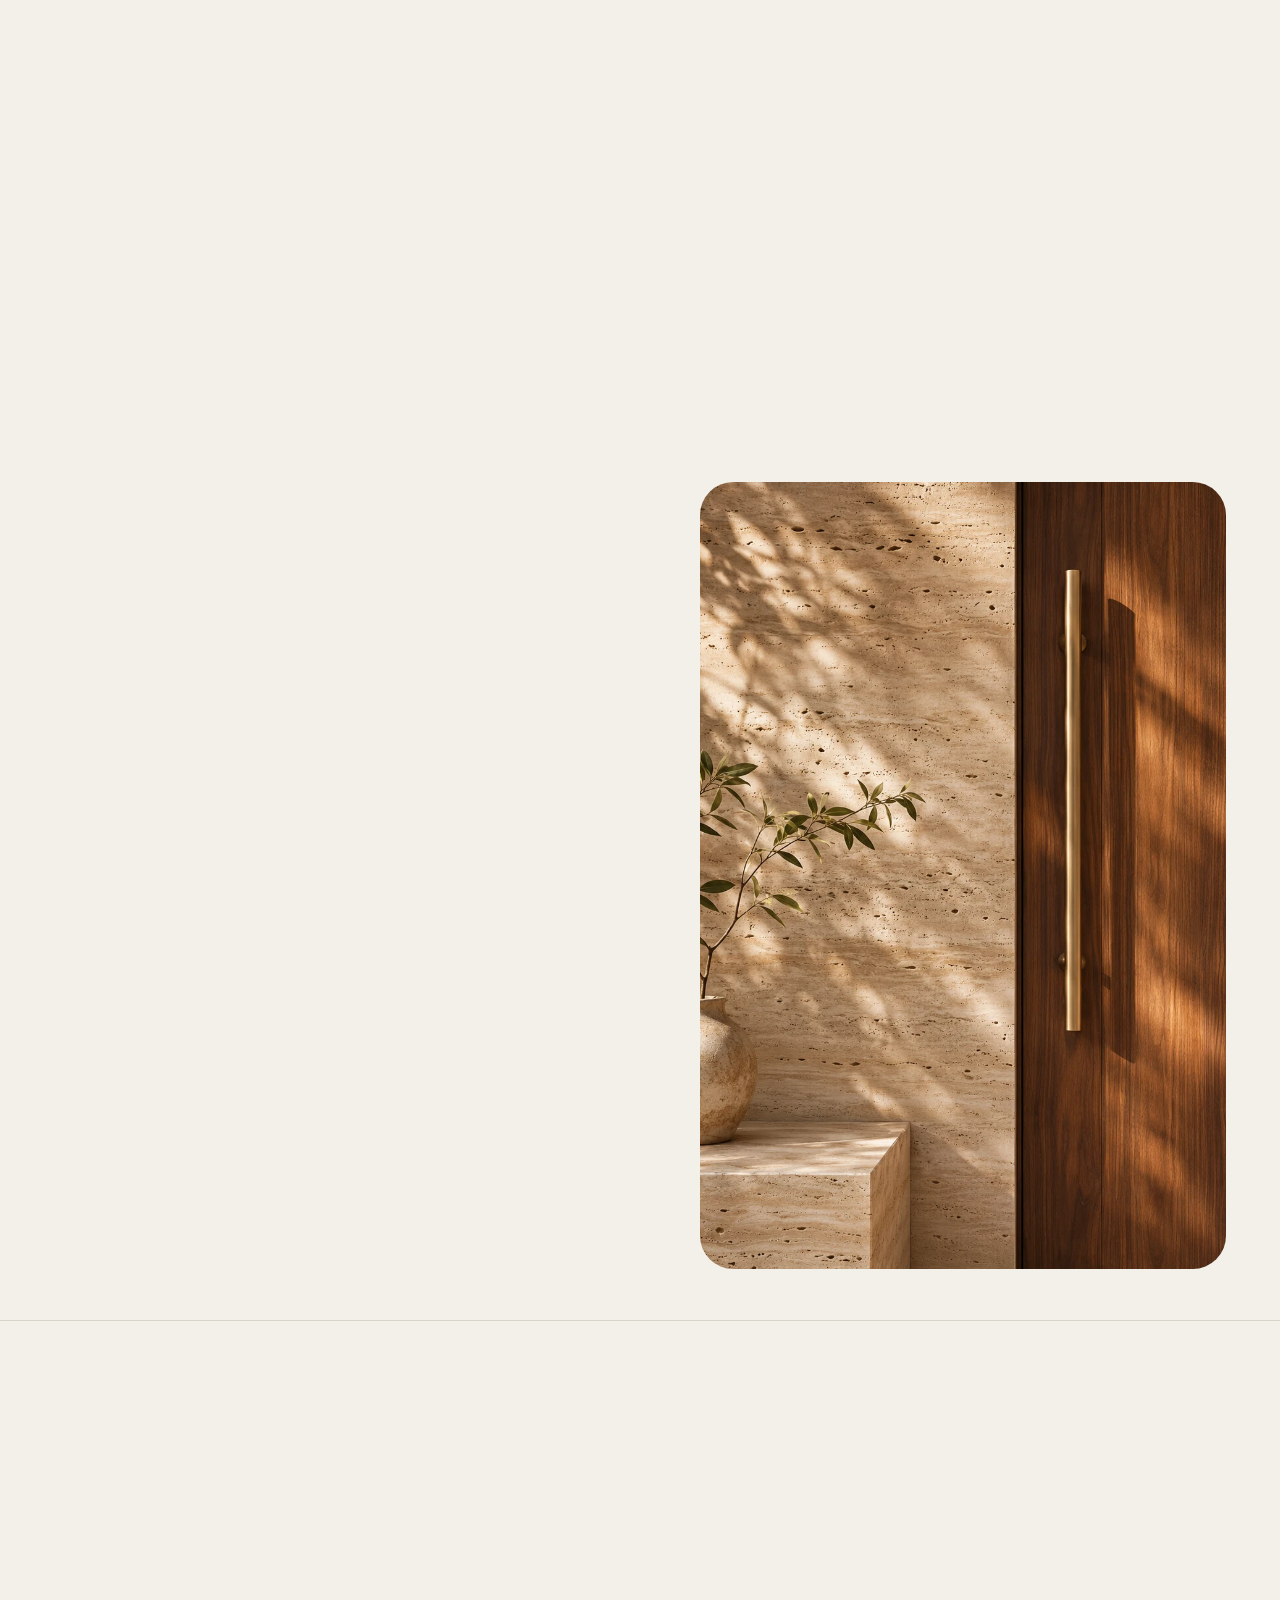
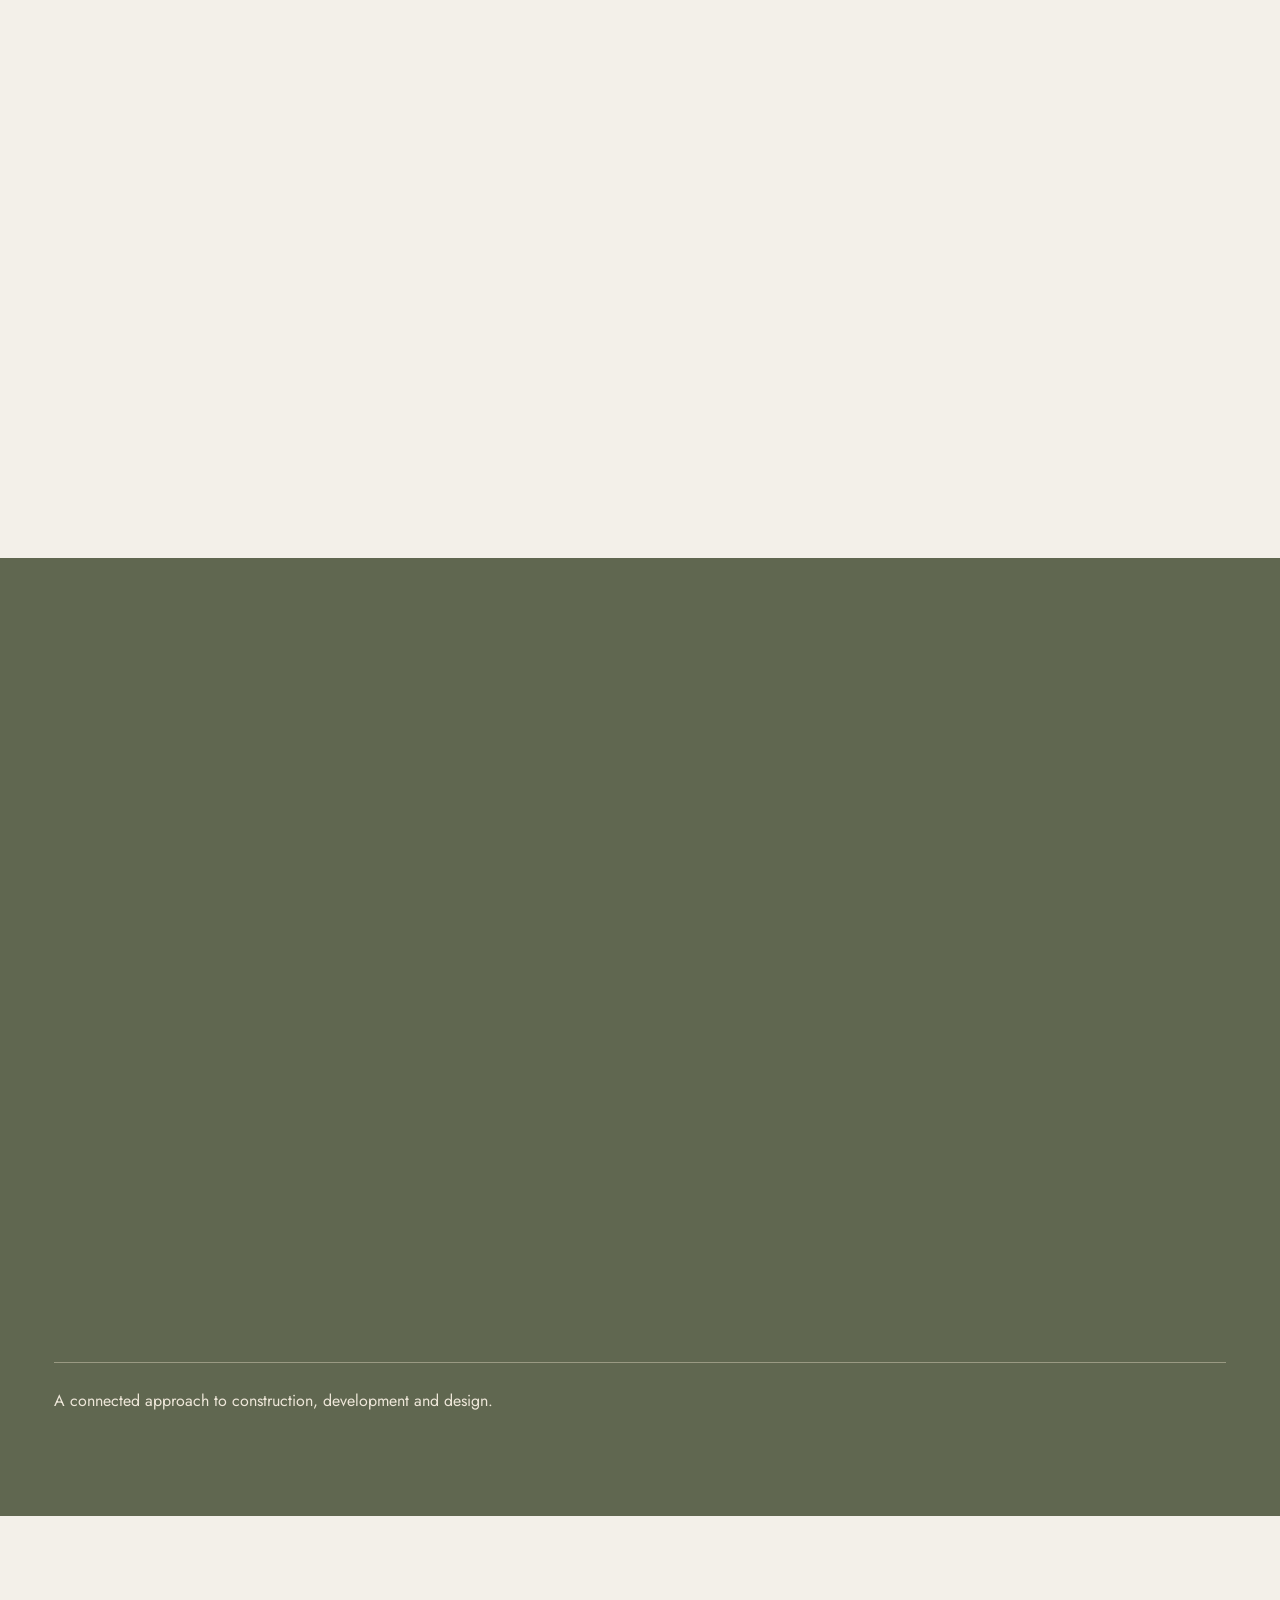
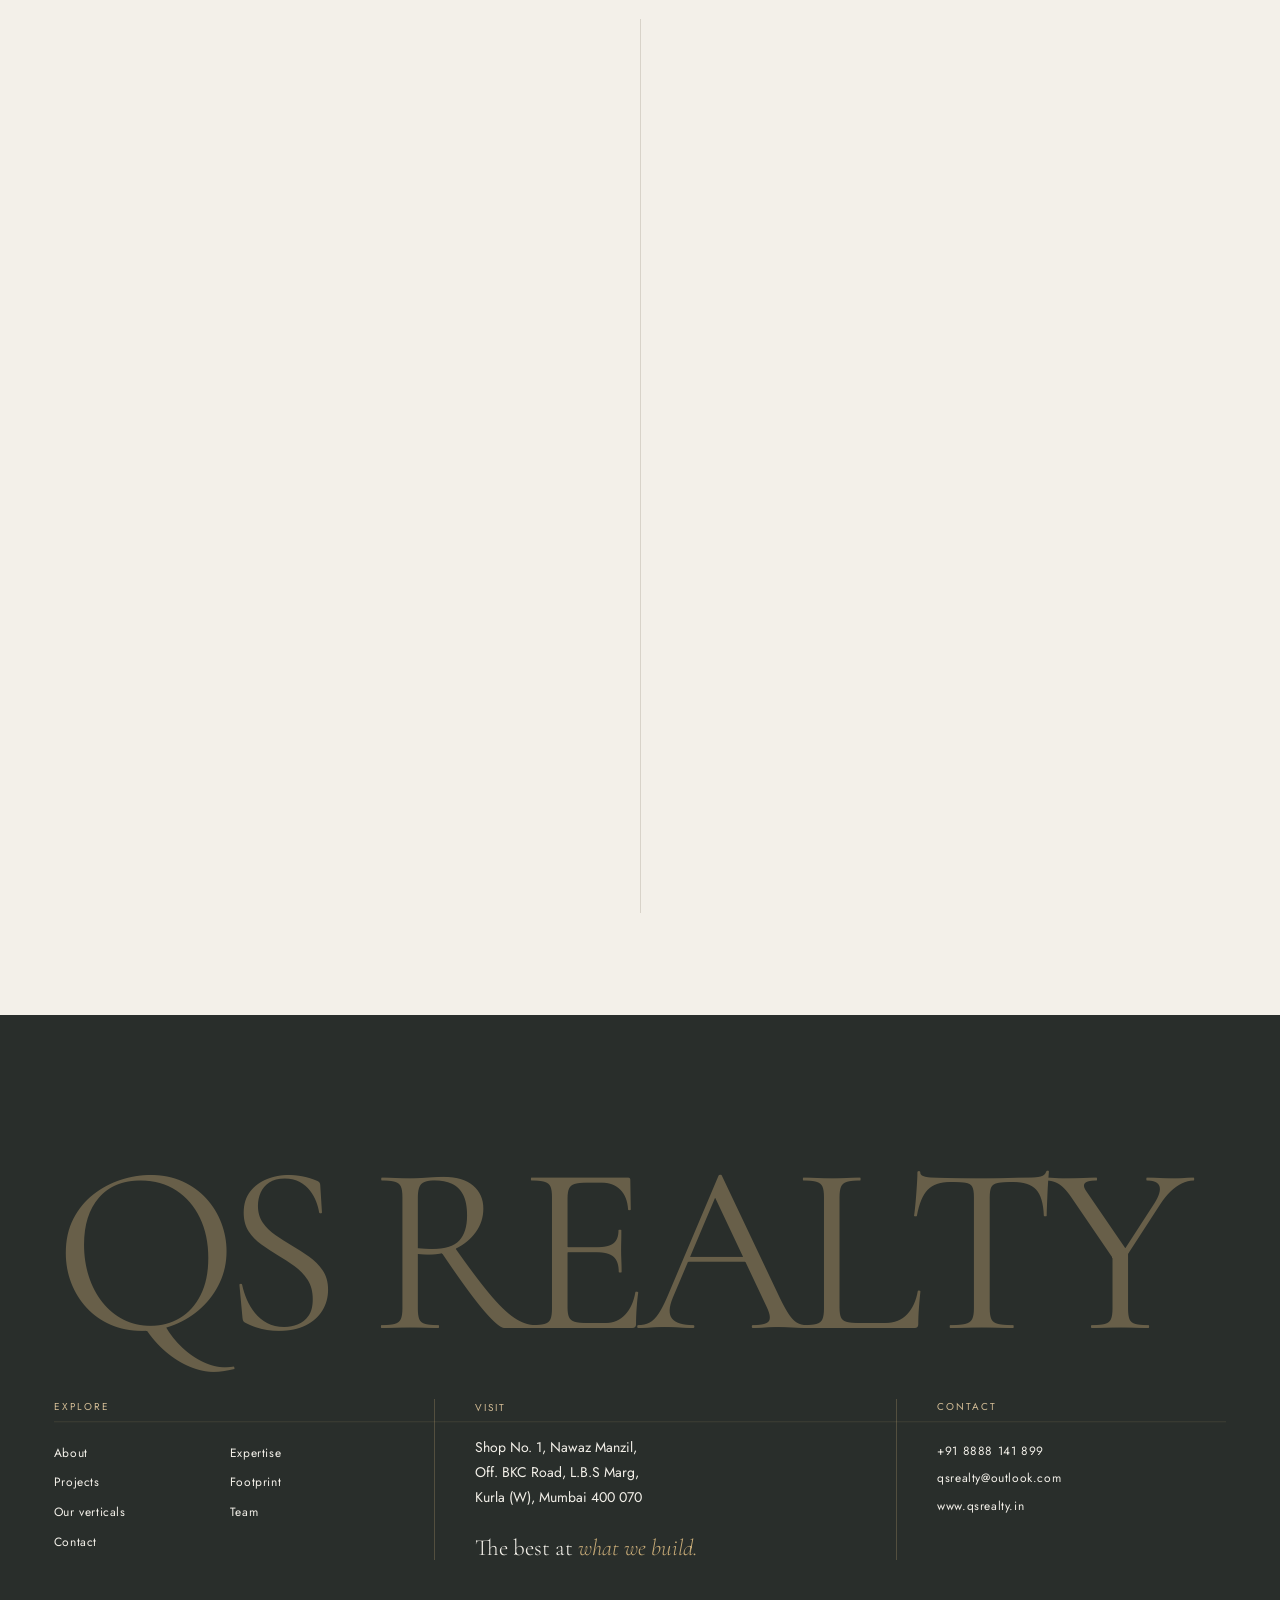
==== commit d49b636b: "Trim project pages to hero, introduction and enquiry Remove the scrolling rendering gallery, the "Ev" ====
--- a/index.html
+++ b/index.html
@@ -471,7 +471,7 @@
   <script src="js/vendor/ScrollTrigger.min.js?v=20261113-2"></script>
   <script src="js/vendor/lenis.min.js?v=20261113-2"></script>
   <script src="js/projects-data.js?v=20261113-2"></script>
-  <script src="js/projects-render.js?v=20261116-1"></script>
+  <script src="js/projects-render.js?v=20261118-1"></script>
   <script src="js/project-story.js?v=20261113-2"></script>
   <script src="js/main.js?v=20261116-4"></script>
 <script src="js/premium.js?v=20261118-3"></script>
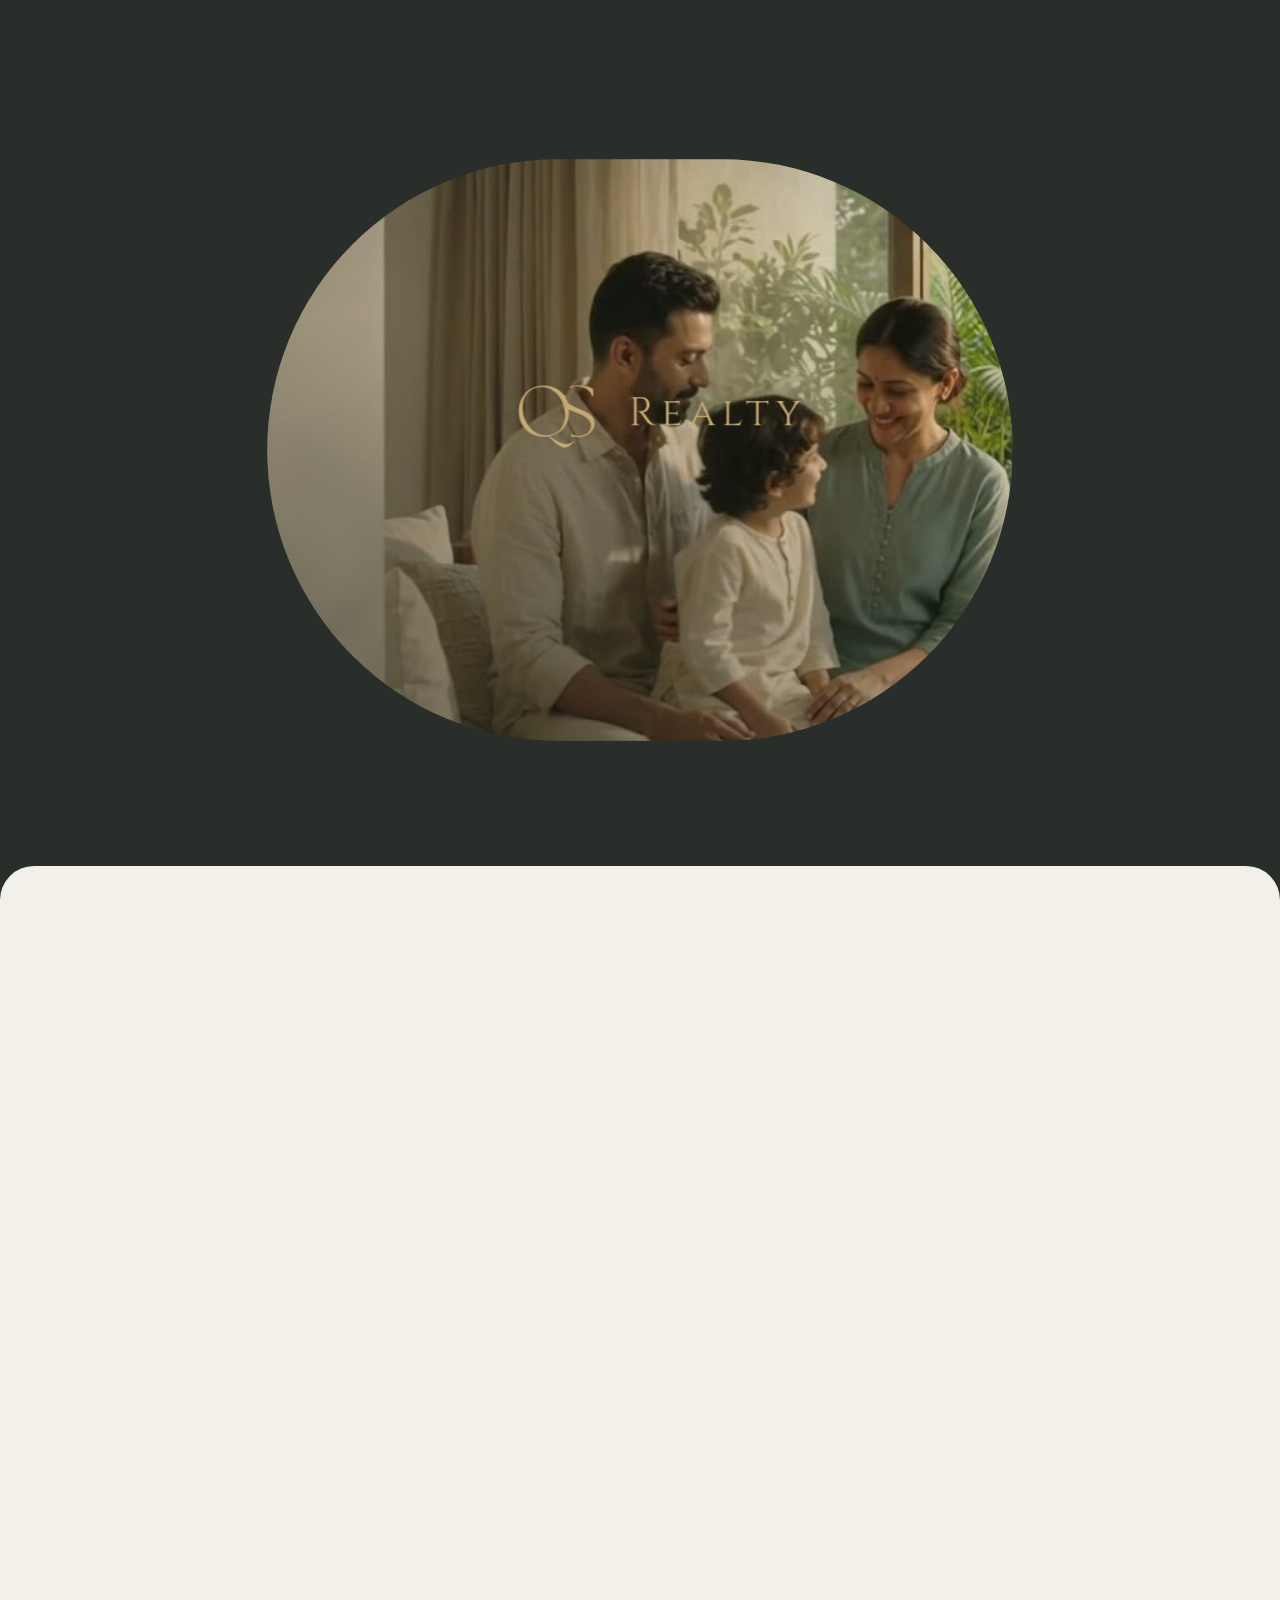
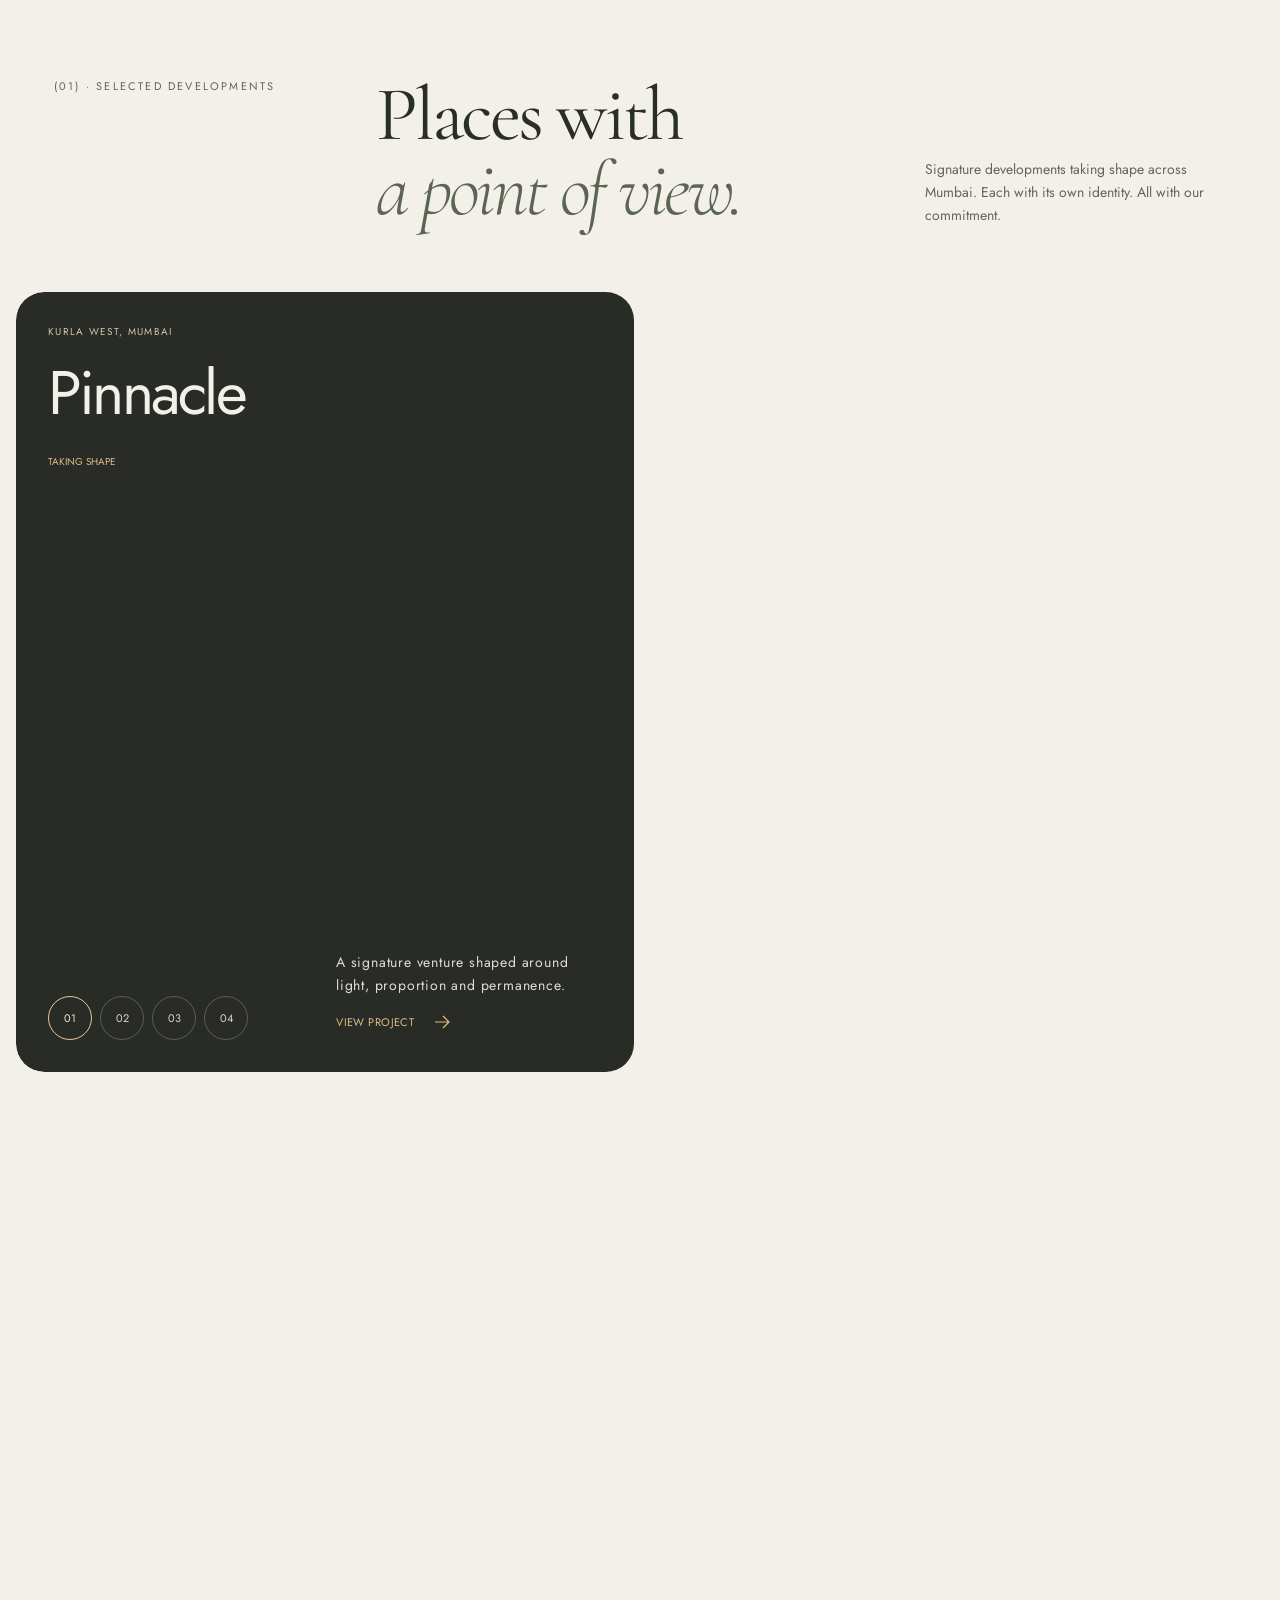
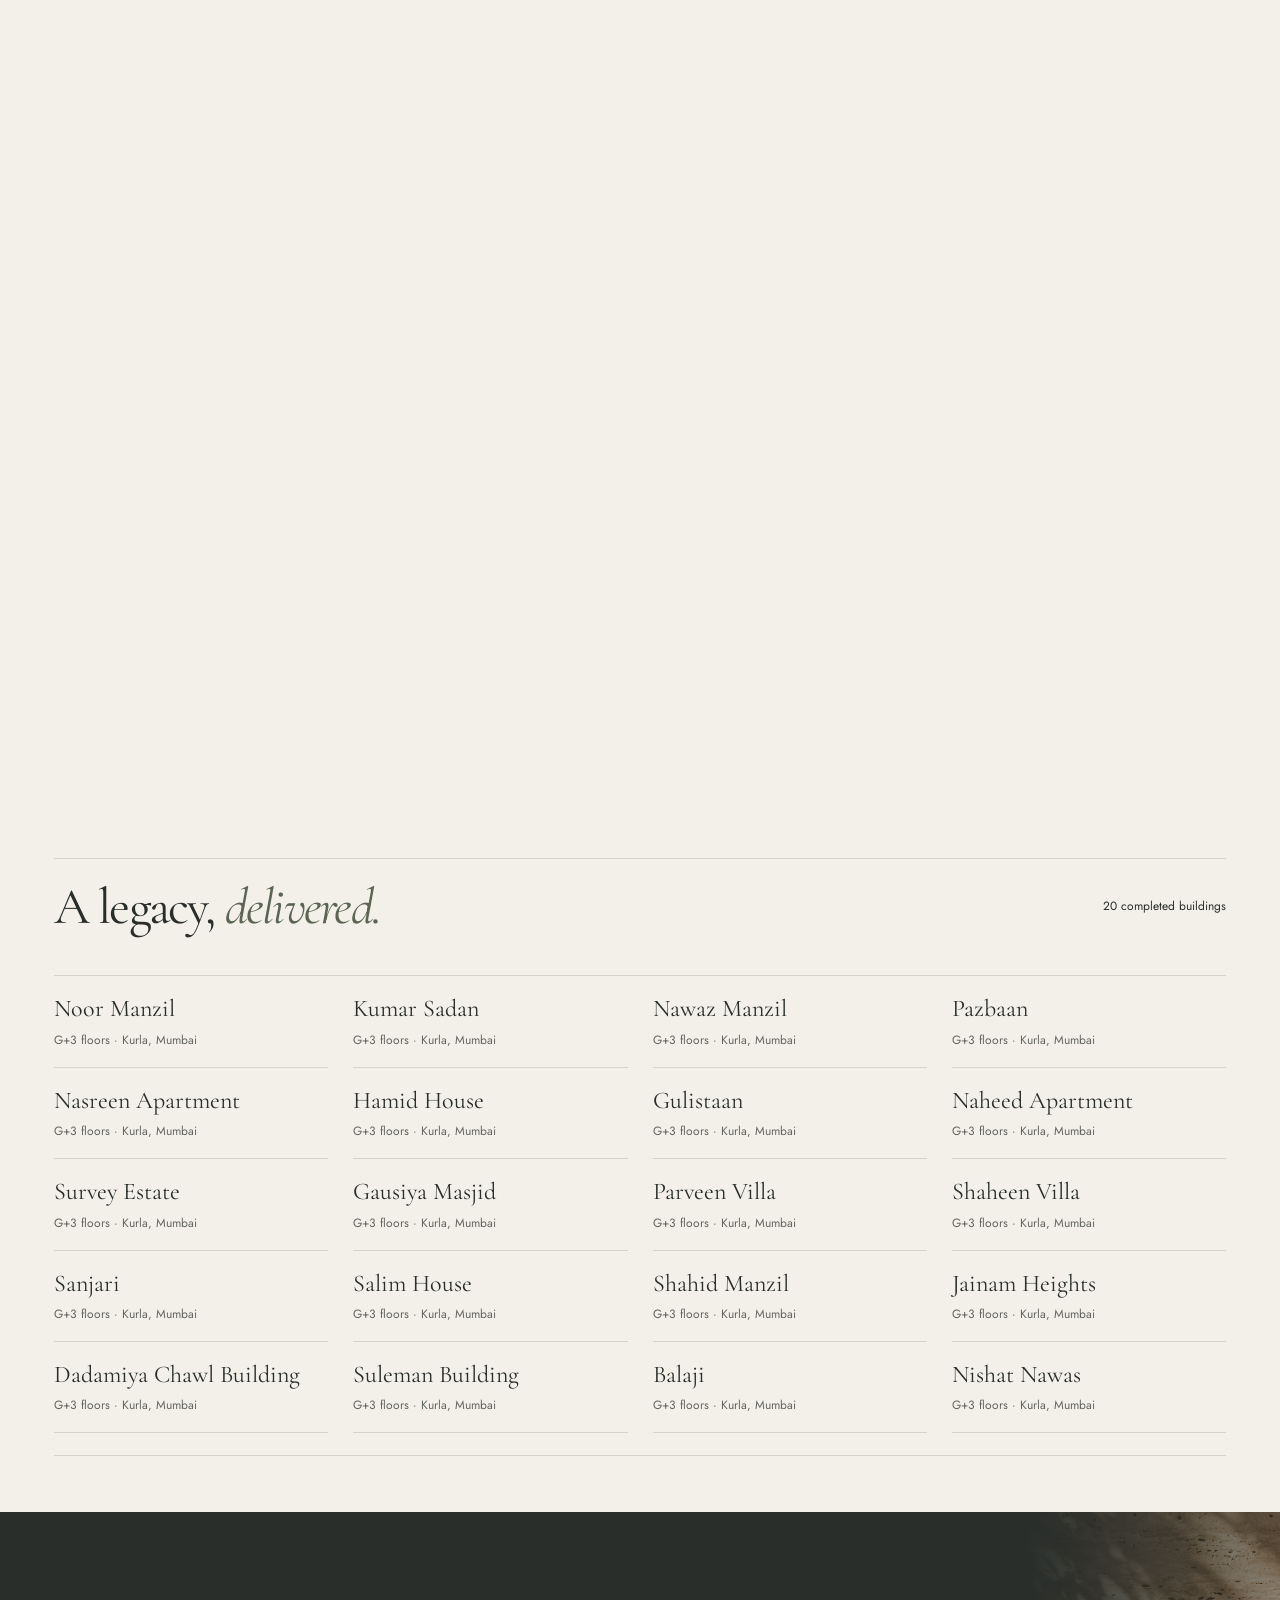
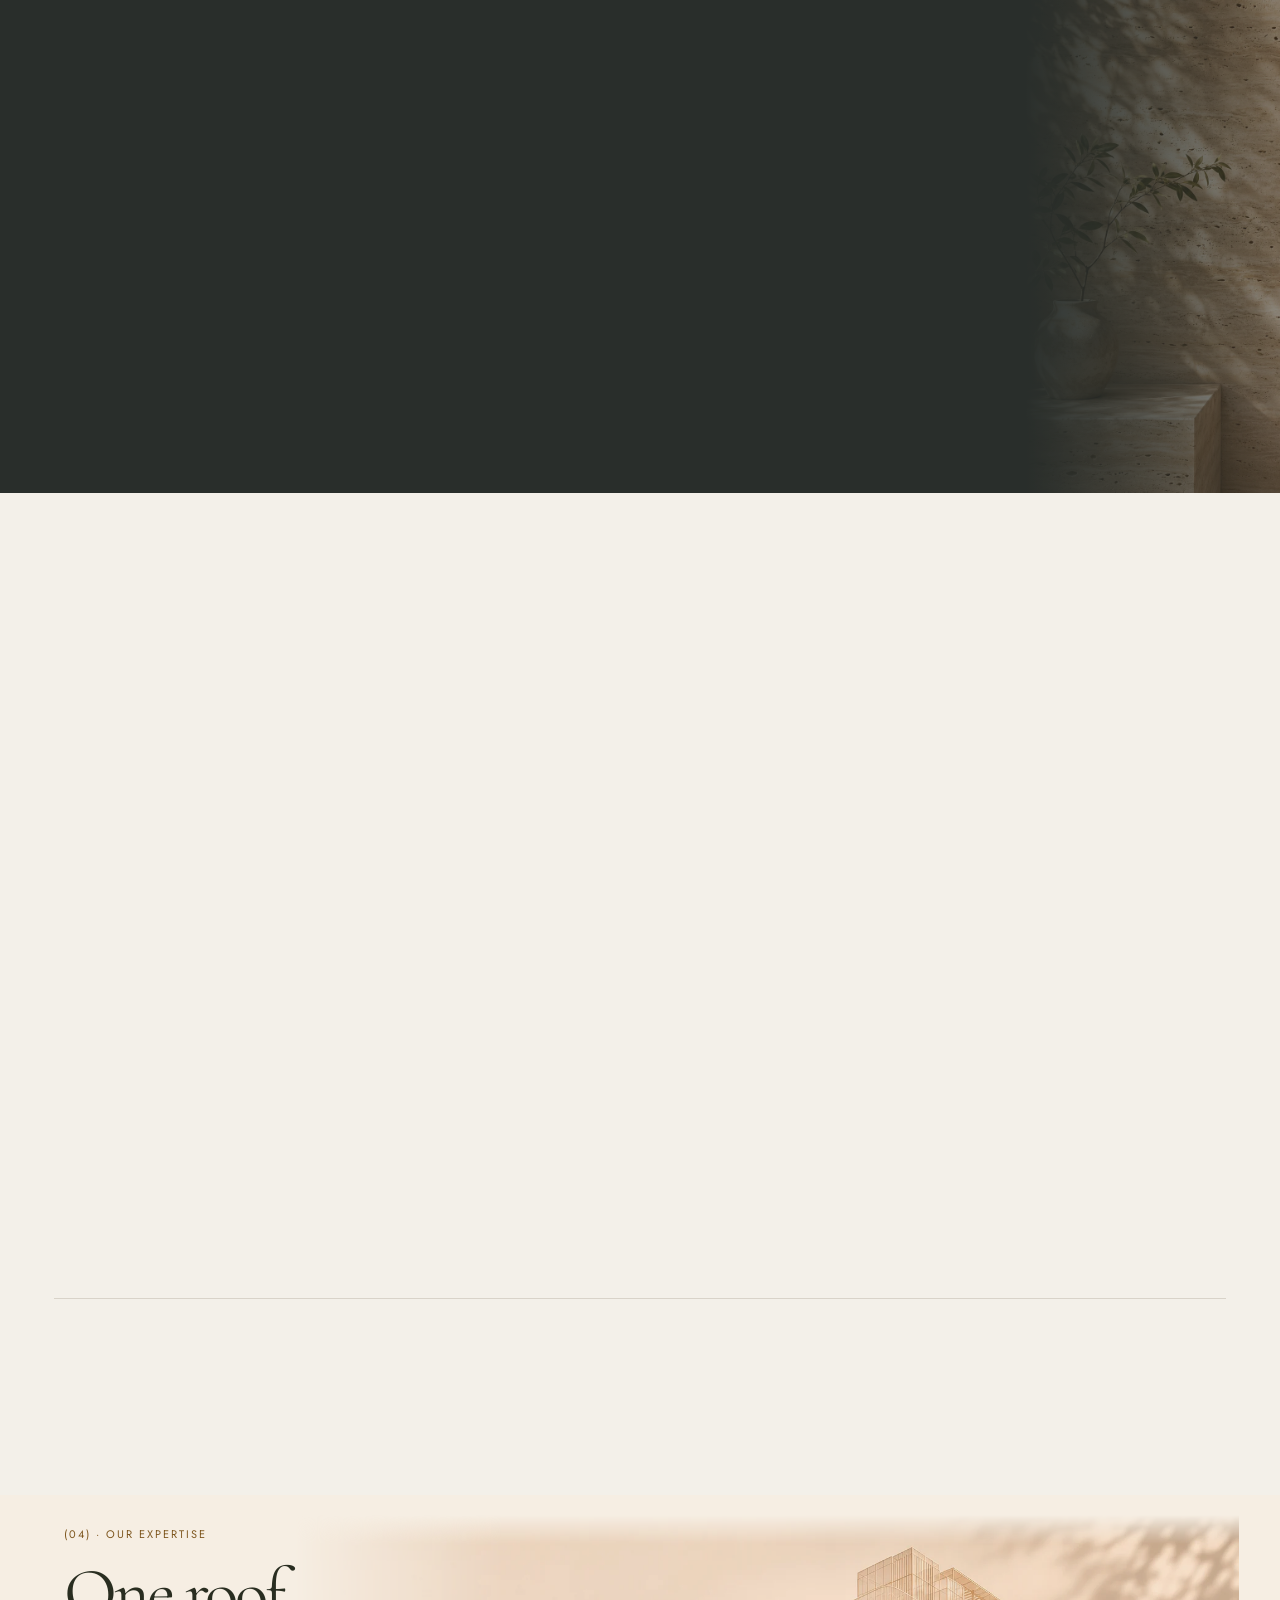
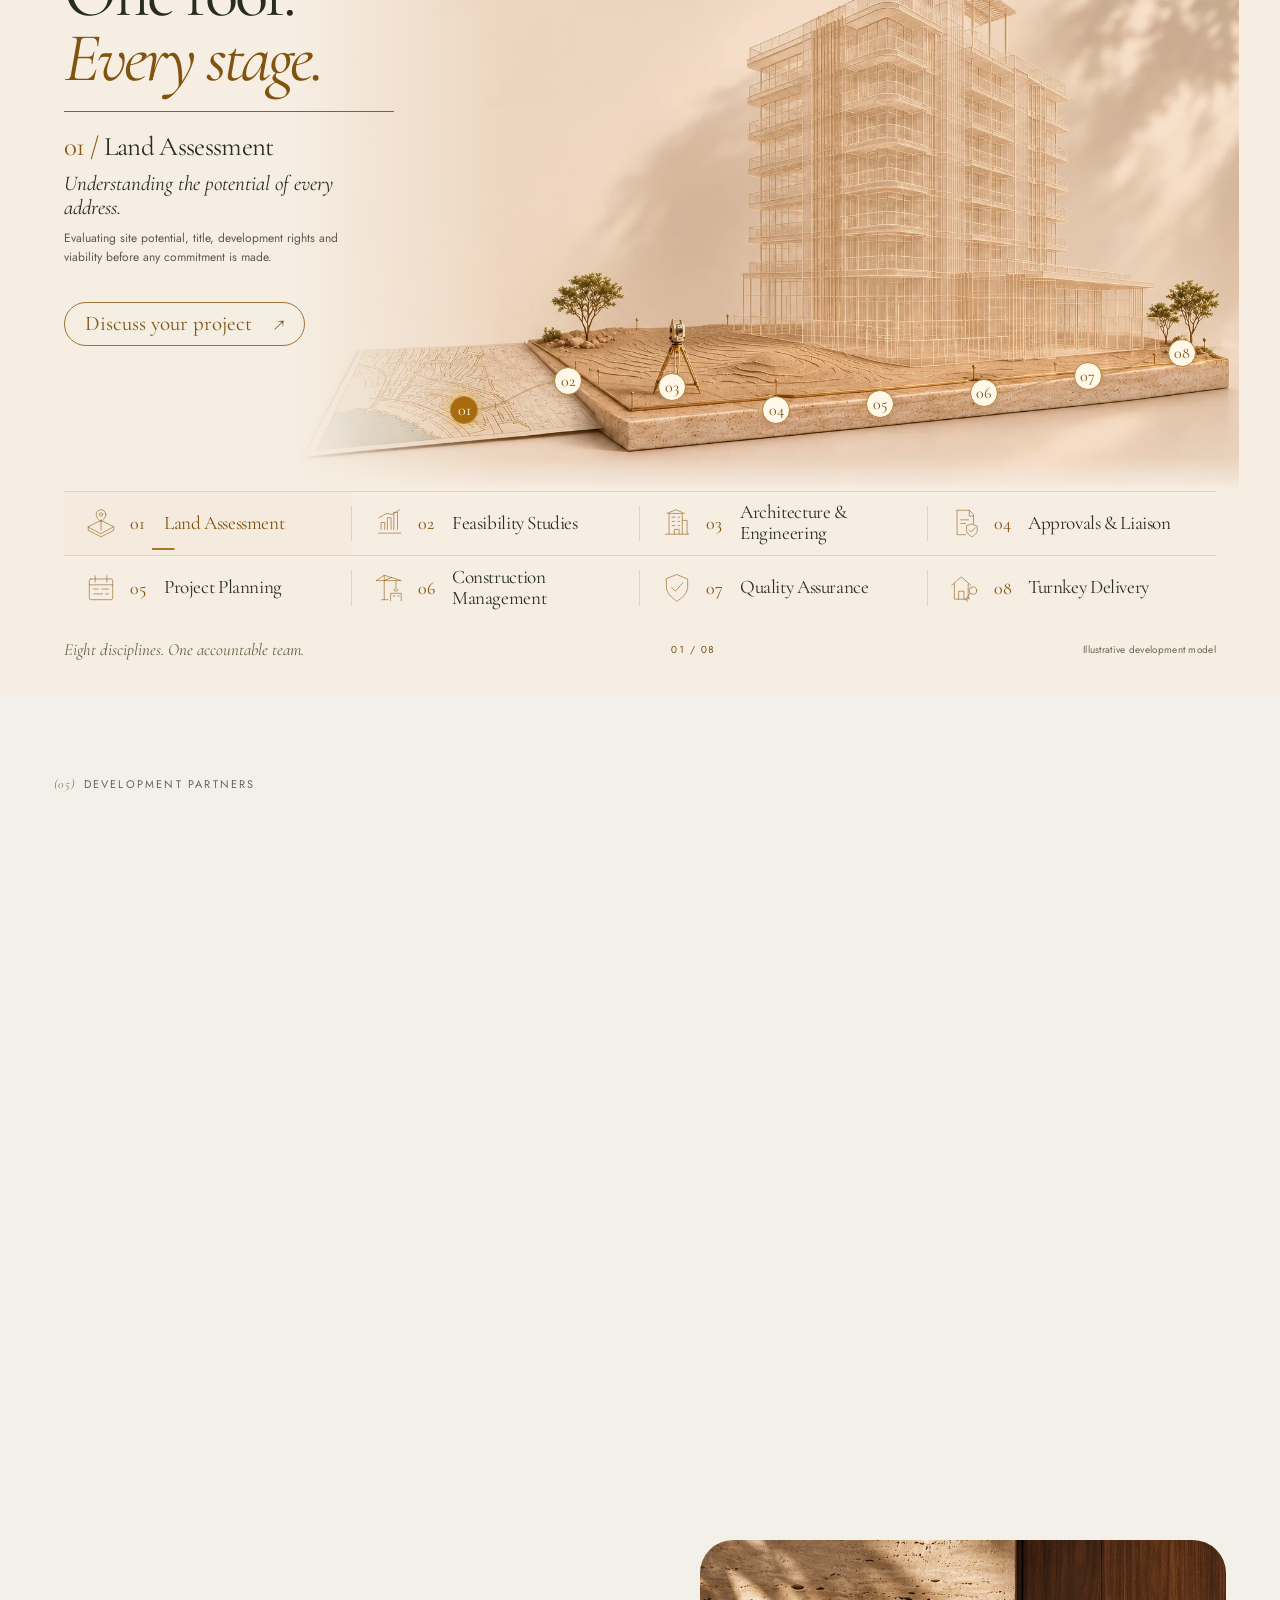
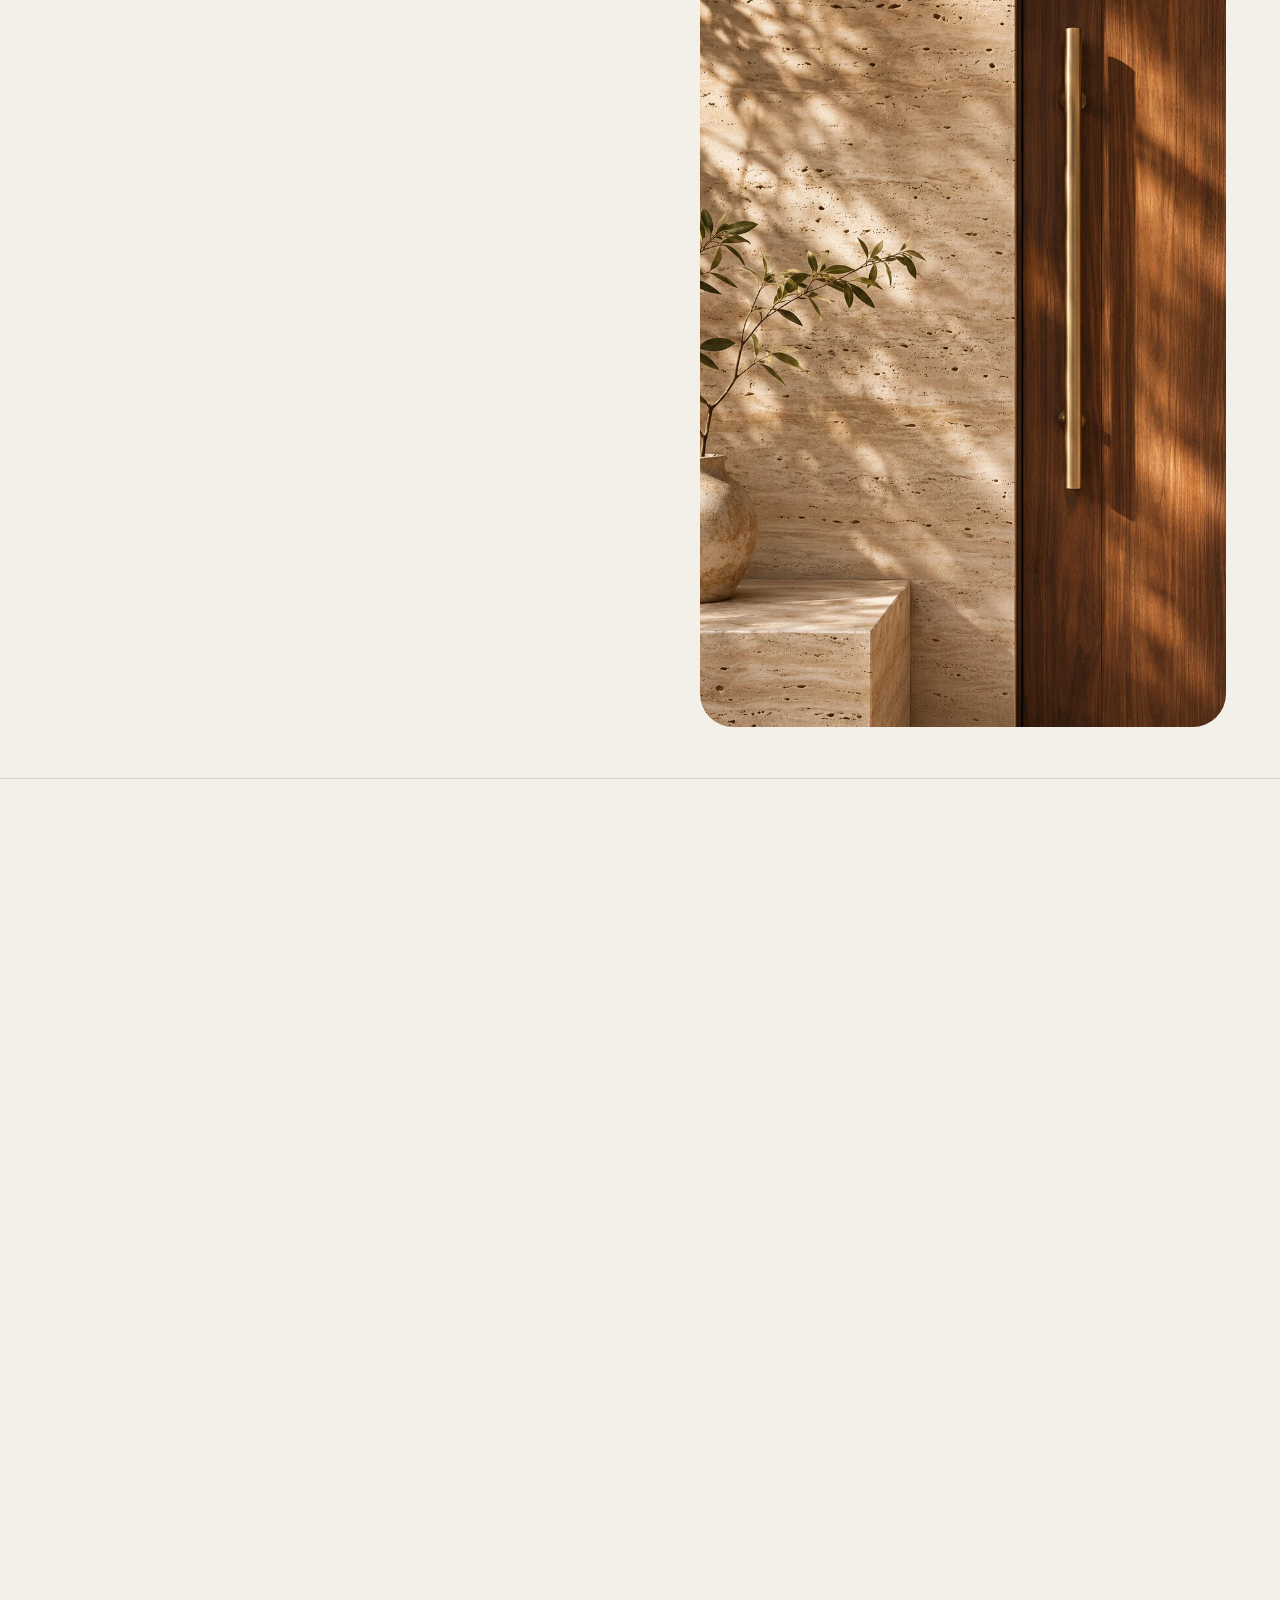
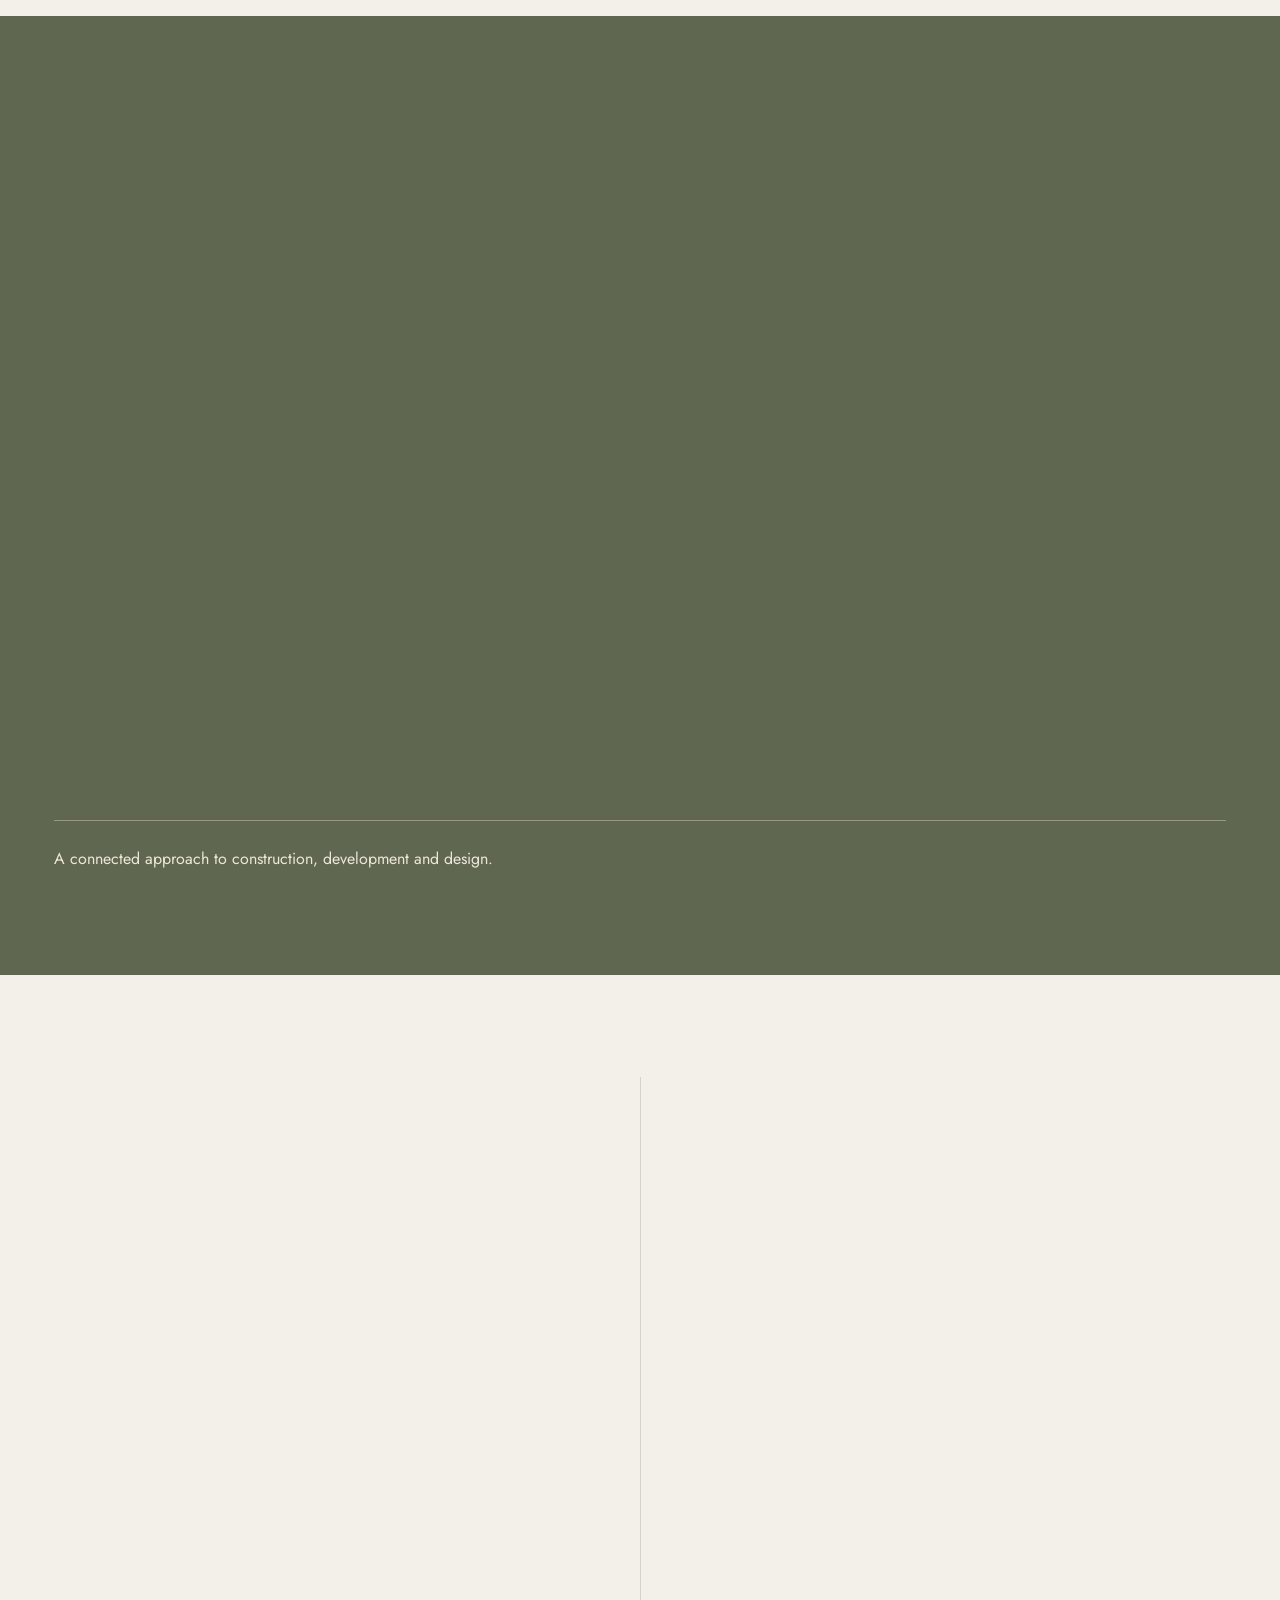
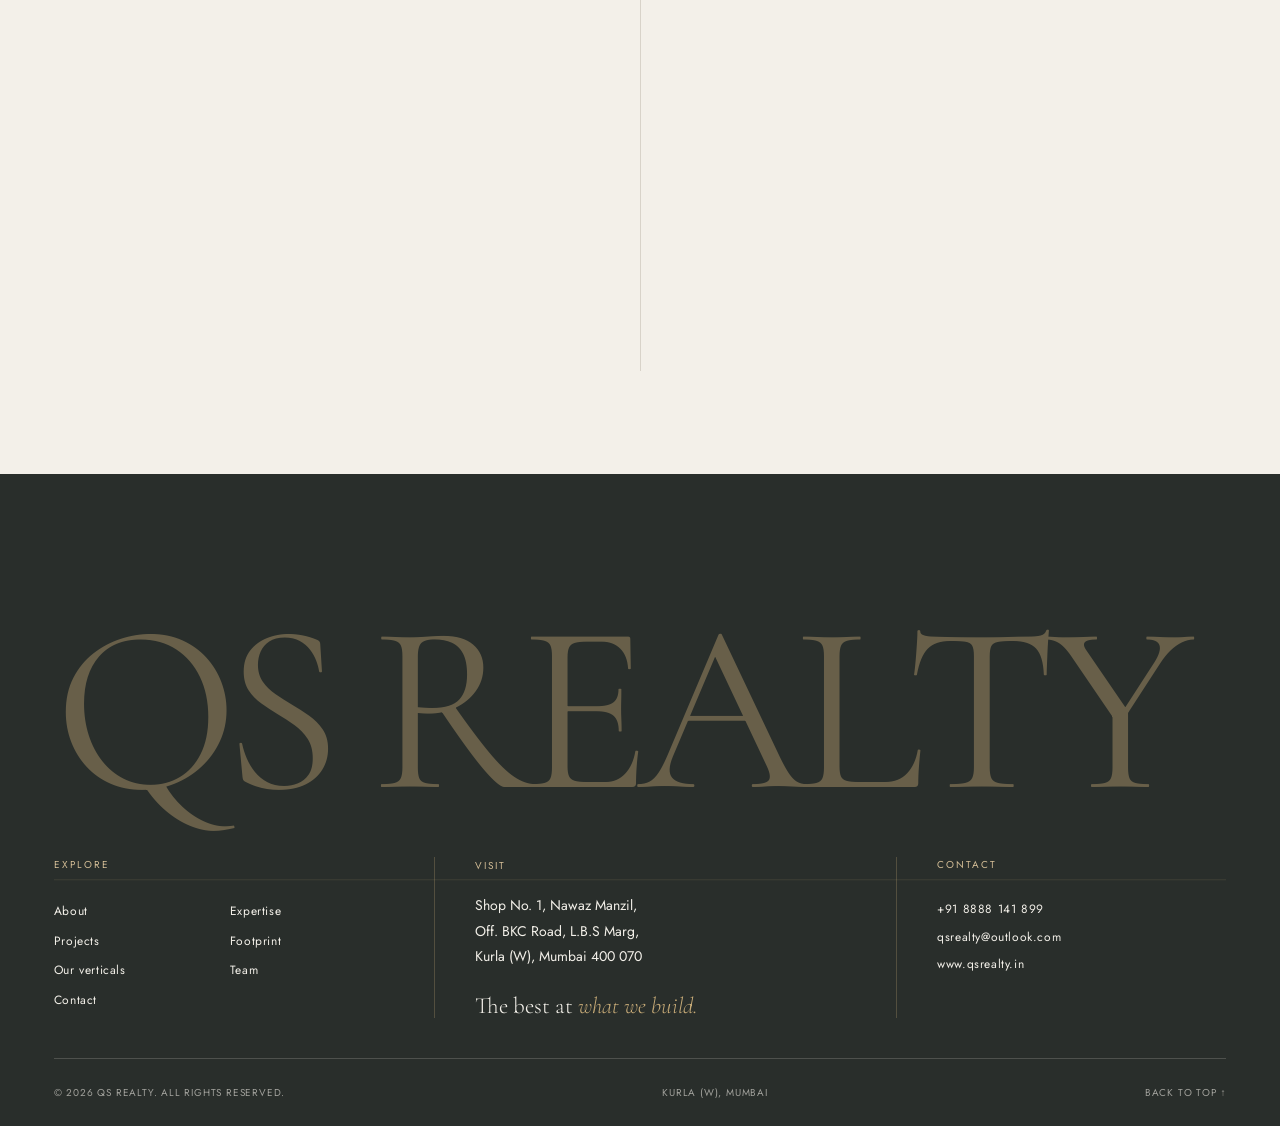
==== commit f4e84989: "Rebuild the About section around a cross-section illustration Set the statement and copy beside a wh" ====
--- a/index.html
+++ b/index.html
@@ -17,7 +17,7 @@
   <link href="https://fonts.googleapis.com/css2?family=Cinzel:wght@400;500&family=Cormorant+Garamond:ital,wght@0,300;0,400;0,500;1,300;1,400&family=Jost:wght@300;400;500&display=swap" rel="stylesheet" />
   <link rel="preload" as="image" href="assets/client/video/hero-family-home-poster.jpg?v=20261117-1" />
   <link rel="stylesheet" href="css/style.css?v=20261118-3" />
-<link rel="stylesheet" href="css/premium.css?v=20261118-3" />
+<link rel="stylesheet" href="css/premium.css?v=20261118-4" />
   <link rel="stylesheet" href="css/expertise-atelier.css?v=20261117-1">
   <link rel="stylesheet" href="css/project-story.css?v=20261113-2" />
 </head>
@@ -114,12 +114,28 @@
     <!-- ============ INTRO / ABOUT ============ -->
 
 <section class="intro" id="about" aria-labelledby="about-title">
-<div class="about-statement container"><h2 id="about-title">Architecture, precision<br>and people. Together,<br><em>under one roof.</em></h2></div>
-<div class="about-copy container"><p class="eyebrow">Purpose in every detail</p><div><p>For over three decades, we have been a trusted name in construction and real estate development — delivering projects defined by precision, quality and innovation.</p><p>Our in-house team brings design, approvals and execution together, creating enduring spaces with integrity and care.</p><a class="btn-arrow" href="#services"><span>Discover our expertise</span><span aria-hidden="true">↗</span></a></div></div>
+<div class="about-roof">
+  <div class="about-roof__art">
+    <img src="assets/img/about/under-one-roof.webp" width="1280" height="720" decoding="async" alt="Illustration of a building shown in cross-section: an architects’ studio on the ground floor, engineers at a drawing table on the middle floor and a family at home on the top floor, all under one roof" />
+    <ul class="about-roof__tags" aria-hidden="true">
+      <li style="left:40.5%;top:10.5%"><b>03</b>People</li>
+      <li style="left:40.5%;top:39%"><b>02</b>Precision</li>
+      <li style="left:40.5%;top:66.5%"><b>01</b>Architecture</li>
+    </ul>
+  </div>
+  <div class="container"><div class="about-roof__text">
+    <p class="eyebrow">Purpose in every detail</p>
+    <h2 id="about-title" class="about-roof__title">Architecture, precision<br>and people. Together,<br><em>under one roof.</em></h2>
+    <div class="about-roof__rule" aria-hidden="true"></div>
+    <p class="about-roof__lead">For over three decades, we have been a trusted name in construction and real estate development — delivering projects defined by precision, quality and innovation.</p>
+    <p class="about-roof__body">Our in-house team brings design, approvals and execution together, creating enduring spaces with integrity and care.</p>
+    <a class="about-roof__cta" href="#services">Discover our expertise <span aria-hidden="true">↗</span></a>
+  </div></div>
+</div>
 </section>
 
     <section class="projects section" id="projects" aria-labelledby="projects-title">
-<div class="container"><div class="projects-heading"><p class="eyebrow">(02) · Selected developments</p><h2 class="h2" id="projects-title">Places with<br><em>a point of view.</em></h2><p>Signature developments taking shape across Mumbai. Each with its own identity. All with our commitment.</p></div>
+<div class="container"><div class="projects-heading"><p class="eyebrow">(01) · Selected developments</p><h2 class="h2" id="projects-title">Places with<br><em>a point of view.</em></h2><p>Signature developments taking shape across Mumbai. Each with its own identity. All with our commitment.</p></div>
 <div class="project-stage"><div class="project-deck" data-render="featured"></div><noscript><p><a href="project.html?p=pinnacle">Pinnacle</a> ? <a href="project.html?p=land-avenue">Lands Avenue</a> ? <a href="project.html?p=bismillah-restaurant">Bismillah Restaurant</a> ? <a href="project.html?p=carter-road">Makka Heights</a></p></noscript><div class="project-mist" aria-hidden="true"><div class="project-mist__veil"></div><div class="project-mist__cloud project-mist__cloud--back"></div><div class="project-mist__cloud"></div></div></div>
 <section class="completed" aria-labelledby="completed-title"><div class="completed__heading"><h2 id="completed-title">A legacy, <em>delivered.</em></h2><p><span data-completed-count>20</span> completed buildings</p></div><ol class="completed__list" data-render="completed"></ol></section>
 </div></section>
@@ -127,7 +143,7 @@
     <section class="numbers section section--dark" id="legacy" data-cursor-dark>
       <div class="container">
         <div class="section-head section-head--split">
-          <p class="eyebrow"><span class="num">(03)</span> By the numbers</p>
+          <p class="eyebrow"><span class="num">(02)</span> By the numbers</p>
           <h2 class="h2 reveal-lines"><span class="line"><span>A legacy measured</span></span><span class="line"><span>in <em>square feet.</em></span></span></h2><p class="numbers__note">Three decades.<br>One accountable team.</p>
         </div>
 
@@ -160,7 +176,7 @@
     <section class="team section" id="team">
       <div class="container team__grid">
         <div class="team__intro">
-            <p class="eyebrow"><span class="num">(04)</span> Meet our team</p>
+            <p class="eyebrow"><span class="num">(03)</span> Meet our team</p>
             <h2 class="team__title reveal-lines"><span class="line"><span>The people</span></span><span class="line"><span>behind</span></span><span class="line"><span><em>every build.</em></span></span></h2>
             <p class="team__lede reveal-up">Leadership, design and site execution — one in-house team, accountable from the first drawing to the final key.</p>
           </div>
@@ -207,7 +223,7 @@
 <img class="atelier-scene" data-scene="4" src="assets/img/expertise/atelier/05-project-planning.webp" alt="Illustrative development model: Building model showing the planned construction phases" width="1536" height="1024" loading="lazy" decoding="async" aria-hidden="true">
 <img class="atelier-scene" data-scene="5" src="assets/img/expertise/atelier/06-construction-management.webp" alt="Illustrative development model: Concrete frame, scaffolding, crane and construction activity" width="1536" height="1024" loading="lazy" decoding="async" aria-hidden="true">
 <img class="atelier-scene" data-scene="6" src="assets/img/expertise/atelier/07-quality-assurance.webp" alt="Illustrative development model: Nearly finished tower with highlighted inspection details" width="1536" height="1024" loading="lazy" decoding="async" aria-hidden="true">
-<img class="atelier-scene" data-scene="7" src="assets/img/expertise/atelier/08-turnkey-delivery.webp" alt="Illustrative development model: Completed tower with landscaping and warmly illuminated interiors" width="1536" height="1024" loading="lazy" decoding="async" aria-hidden="true"></div><div class="atelier-copy"><p class="eyebrow">(05) · Our expertise</p><h2 id="expertise-title">One roof.<br><em>Every stage.</em></h2><span class="atelier-rule" aria-hidden="true"></span><div class="atelier-panels"><div class="atelier-panel is-active" id="atelier-panel-0" aria-labelledby="atelier-tab-0"><h3><span>01 /</span> Land Assessment</h3><p class="atelier-panel__summary">Understanding the potential of every address.</p><p class="atelier-panel__description">Evaluating site potential, title, development rights and viability before any commitment is made.</p></div>
+<img class="atelier-scene" data-scene="7" src="assets/img/expertise/atelier/08-turnkey-delivery.webp" alt="Illustrative development model: Completed tower with landscaping and warmly illuminated interiors" width="1536" height="1024" loading="lazy" decoding="async" aria-hidden="true"></div><div class="atelier-copy"><p class="eyebrow">(04) · Our expertise</p><h2 id="expertise-title">One roof.<br><em>Every stage.</em></h2><span class="atelier-rule" aria-hidden="true"></span><div class="atelier-panels"><div class="atelier-panel is-active" id="atelier-panel-0" aria-labelledby="atelier-tab-0"><h3><span>01 /</span> Land Assessment</h3><p class="atelier-panel__summary">Understanding the potential of every address.</p><p class="atelier-panel__description">Evaluating site potential, title, development rights and viability before any commitment is made.</p></div>
 <div class="atelier-panel" id="atelier-panel-1" aria-labelledby="atelier-tab-1"><h3><span>02 /</span> Feasibility Studies</h3><p class="atelier-panel__summary">Giving possibility a clear, considered plan.</p><p class="atelier-panel__description">Technical, financial and market modelling that turns a plot into a clear, bankable plan.</p></div>
 <div class="atelier-panel" id="atelier-panel-2" aria-labelledby="atelier-tab-2"><h3><span>03 /</span> Architecture &amp; Engineering</h3><p class="atelier-panel__summary">Architecture and engineering, resolved together.</p><p class="atelier-panel__description">Coordinating architects, structural and services consultants into one resolved design.</p></div>
 <div class="atelier-panel" id="atelier-panel-3" aria-labelledby="atelier-tab-3"><h3><span>04 /</span> Approvals &amp; Liaison</h3><p class="atelier-panel__summary">A clear path through every approval.</p><p class="atelier-panel__description">Statutory approvals and regulatory liaison handled end-to-end, so projects move without friction.</p></div>
@@ -234,7 +250,7 @@
     <section class="partner" id="partnership" aria-labelledby="partner-title">
       <div class="container partner__head">
         <div class="partner__heading">
-          <p class="eyebrow"><span class="num">(06)</span> Development partners</p>
+          <p class="eyebrow"><span class="num">(05)</span> Development partners</p>
           <h2 class="partner__title" id="partner-title">Unlocking the potential<br>of <em>every asset.</em></h2>
         </div>
         <div class="partner__side">
@@ -253,7 +269,7 @@
     <!-- ============ ETHOS — vision, mission & core values ============ -->
     <section class="ethos section" id="philosophy">
       <div class="container">
-        <div class="ethos-heading"><p class="eyebrow">(07) · Our ethos</p><h2 class="h2">What we<br><em>stand on.</em></h2></div><div class="ethos__vision">
+        <div class="ethos-heading"><p class="eyebrow">(06) · Our ethos</p><h2 class="h2">What we<br><em>stand on.</em></h2></div><div class="ethos__vision">
           <div class="ethos__vision-main">
             <p class="eyebrow eyebrow--light">Vision</p>
             <p class="ethos__statement">To create <em>timeless landmarks</em> and shape tomorrow’s skyline with integrity, innovation and enduring value.</p>
@@ -287,7 +303,7 @@
     <section class="footprint section" id="footprint">
       <div class="container footprint__grid">
         <div class="footprint__copy">
-          <p class="eyebrow"><span class="num">(08)</span> Our footprint</p>
+          <p class="eyebrow"><span class="num">(07)</span> Our footprint</p>
           <h2 class="h2 reveal-lines"><span class="line"><span>Rooted across</span></span><span class="line"><span><em>Mumbai's suburbs.</em></span></span></h2>
           <p class="reveal-up">From Bandra and Juhu to Kurla, Ghatkopar and Bhandup. A local understanding, built over decades.</p>
           <ul class="footprint__areas reveal-up">
@@ -336,7 +352,7 @@
     <section class="verticals section" id="verticals" aria-labelledby="verticals-title">
       <div class="container verticals__layout">
         <div class="verticals__intro">
-          <p class="eyebrow">(09) · Our verticals</p>
+          <p class="eyebrow">(08) · Our verticals</p>
           <h2 class="h2" id="verticals-title">Different disciplines.<br /><em>Shared standards.</em></h2>
           <a class="link-u verticals__all" href="group.html" target="_blank" rel="noopener">View our group <span aria-hidden="true">↗</span><span class="sr-only"> (opens in a new tab)</span></a>
         </div>
@@ -363,7 +379,7 @@
       <!-- left: headline with the office map filling the rest of the column -->
       <div class="contact__visual">
         <div class="contact__visual-inner">
-          <p class="eyebrow eyebrow--light"><span class="num">(10)</span> Contact us</p>
+          <p class="eyebrow eyebrow--light"><span class="num">(09)</span> Contact us</p>
           <div class="contact__headline">
             <h2 class="contact__title reveal-lines"><span class="line"><span>Let’s build</span></span><span class="line"><span><em>what’s next.</em></span></span></h2>
           </div>
@@ -470,11 +486,11 @@
   <script src="js/vendor/gsap.min.js?v=20261113-2"></script>
   <script src="js/vendor/ScrollTrigger.min.js?v=20261113-2"></script>
   <script src="js/vendor/lenis.min.js?v=20261113-2"></script>
-  <script src="js/projects-data.js?v=20261113-2"></script>
+  <script src="js/projects-data.js?v=20261118-1"></script>
   <script src="js/projects-render.js?v=20261118-1"></script>
   <script src="js/project-story.js?v=20261113-2"></script>
   <script src="js/main.js?v=20261116-4"></script>
-<script src="js/premium.js?v=20261118-3"></script>
+<script src="js/premium.js?v=20261118-4"></script>
 <script src="js/expertise-atelier.js?v=20261117-1"></script>
 </body>
 </html>
--- a/css/premium.css
+++ b/css/premium.css
@@ -67,11 +67,6 @@
 .collage__statement p{font:400 clamp(45px,5.8vw,100px)/1.12 var(--f-display);letter-spacing:-.035em}
 .collage__statement em{color:var(--sage-deep)}
 .inline-image{display:inline-block;width:1.65em;height:.72em;vertical-align:baseline}
-.about-copy{display:grid;grid-template-columns:1fr 1.35fr;gap:10vw;padding-top:70px;padding-bottom:110px}
-.about-copy>div{max-width:650px}
-.about-copy>div>p:first-child{font:400 clamp(27px,2.5vw,42px)/1.3 var(--f-display)}
-.about-copy>div>p+p{margin-top:22px;color:var(--graphite);max-width:540px}
-.about-copy .btn-arrow{margin-top:25px}
 .premium-home .projects{padding-top:0;background:var(--paper)}
 .project-marquee{overflow:hidden;padding:25px 0 65px}
 .project-marquee>div{width:max-content;font:400 clamp(64px,10vw,180px)/1.15 var(--f-display);letter-spacing:-.045em;white-space:nowrap;transform:translateX(-8%)}
@@ -260,9 +255,6 @@
 .collage__satellite--three{display:none}
 .collage__caption{bottom:100px;font-size:10px}
 .collage__statement{display:none}
-.about-copy{grid-template-columns:1fr;gap:25px;padding-top:0;padding-bottom:65px}
-.about-copy>div>p:first-child{font-size:30px}
-.about-copy>div>p+p{font-size:14px}
 .project-marquee{padding:10px 0 40px}
 .projects-heading{grid-template-columns:1fr;gap:22px;margin-bottom:35px}
 .projects-heading>p:last-child{grid-column:1;max-width:340px}
@@ -332,8 +324,6 @@
 .collage__caption span{color:var(--ink)}
 .collage__statement p{font-family:var(--f-body);font-weight:300;font-size:clamp(42px,5vw,90px);line-height:1.2}
 .collage__statement em{font-family:var(--f-display);font-size:1.12em}
-.about-copy{padding-top:80px;padding-bottom:120px;border-bottom:1px solid var(--line);margin-bottom:70px}
-.about-copy>div>p:first-child{font-size:clamp(30px,3.2vw,52px);line-height:1.15}
 .project-marquee{padding-bottom:70px}
 .projects-heading{grid-template-columns:.75fr 1.35fr .8fr;gap:40px}
 .projects-heading h2{font-size:clamp(60px,6vw,105px)}
@@ -484,7 +474,6 @@
  .collage{height:730px}.collage__heading{top:70px;left:22px}.collage__heading h2{font-size:55px;margin-top:20px}
  .collage__main{top:260px;left:12%;width:73%;height:305px}.collage__satellite--one{top:330px;left:-5%;width:30%;height:165px}
  .collage__satellite--two{top:200px;right:-7%;width:36%;height:240px}.collage__caption{bottom:45px;font-size:15px;line-height:1.6;padding-top:20px}.collage__caption span{display:block}
- .about-copy{padding-top:10px;padding-bottom:65px;margin-bottom:45px}.about-copy>div>p:first-child{font-size:32px}
  .project-marquee{padding-bottom:40px}.projects-heading{grid-template-columns:1fr;gap:22px}.projects-heading h2{font-size:56px}
  .venture,.venture--reverse{grid-template-columns:1fr;gap:10px}.venture__copy,.venture--reverse .venture__copy{min-height:390px;padding:28px}
  .venture h3,.venture:first-child h3{font-size:clamp(42px,10vw,60px);margin:18px 0}.venture__summary{font-size:14px}
@@ -581,10 +570,6 @@
 }
 
 /* About statement (replaces image collage) */
-.about-statement{display:grid;place-items:center;text-align:center;min-height:min(78vh,820px);padding-top:clamp(70px,9vw,150px);padding-bottom:clamp(50px,7vw,110px)}
-.about-statement h2{font:300 clamp(34px,5vw,90px)/1.2 var(--f-body);letter-spacing:-.035em;color:var(--ink)}
-.about-statement em{font-family:var(--f-display);font-size:1.12em;color:var(--sage-deep)}
-@media (max-width:760px){.about-statement{min-height:0;padding-top:64px;padding-bottom:56px}.about-statement h2{font-size:clamp(30px,8.4vw,46px);line-height:1.22}}
 
 /* Projects: details always left, image always right. In the pinned version every card
    sits in the left slot and the script offsets the images to the right. */
@@ -754,3 +739,40 @@
  .premium-home .contact__visual-inner{flex:1;min-width:0;height:auto}
  .premium-home .contact__map{flex:1;height:auto;min-height:360px}
 }
+/* About: the statement and copy sit beside a white cross-section illustration ("under one roof").
+   The artwork's background is the page's own paper tone, so it is faded at its edges and has no frame. */
+.about-roof{position:relative;overflow:hidden;min-height:clamp(620px,57.6vw,900px);padding:clamp(70px,7.2vw,116px) 0 clamp(40px,4vw,64px);margin-bottom:clamp(36px,4.5vw,72px)}
+.about-roof__art{position:absolute;right:-1.4vw;bottom:0;height:clamp(535px,49.7vw,777px);aspect-ratio:16/9;pointer-events:none}
+.about-roof__art img{display:block;width:100%;height:100%;object-fit:cover;-webkit-mask-image:linear-gradient(90deg,transparent 0,#000 14%),linear-gradient(180deg,transparent 0,#000 4%,#000 92%,transparent 100%);-webkit-mask-composite:source-in;mask-image:linear-gradient(90deg,transparent 0,#000 14%),linear-gradient(180deg,transparent 0,#000 4%,#000 92%,transparent 100%);mask-composite:intersect}
+.about-roof__tags{position:absolute;inset:0;margin:0;padding:0;list-style:none}
+.about-roof__tags li{position:absolute;display:flex;align-items:center;gap:9px;padding:9px 13px;border-radius:30px;background:#292b26f2;color:#f3e3c2;font:400 10px/1 var(--f-body);letter-spacing:.16em;text-transform:uppercase;white-space:nowrap;box-shadow:0 10px 22px -14px #0009}
+.about-roof__tags b{font-weight:400;color:#dfbd85}
+.about-roof__text{position:relative;z-index:1;width:min(100%,clamp(340px,31vw,560px))}
+.premium-home .about-roof .eyebrow{color:var(--graphite)}
+.about-roof__title{font:300 clamp(36px,3.4vw,62px)/1.1 var(--f-body);letter-spacing:-.035em;color:var(--ink);margin-top:clamp(22px,2.4vw,36px)}
+.about-roof__title em{font:italic 300 1.14em/1 var(--f-display);color:#8a5f17}
+.about-roof__rule{width:86px;height:1px;background:#a97624;margin:clamp(26px,2.6vw,40px) 0 clamp(20px,2.1vw,32px)}
+.about-roof__lead{font:400 clamp(20px,1.67vw,30px)/1.34 var(--f-display);max-width:30ch}
+.about-roof__body{font-size:15px;line-height:1.7;color:var(--graphite);max-width:42ch;margin-top:16px}
+.about-roof__cta{display:inline-flex;align-items:center;gap:18px;height:60px;padding:0 30px;margin-top:30px;border-radius:60px;background:#292b26;color:#f3f0e9;font:400 15px/1 var(--f-body);letter-spacing:.04em;white-space:nowrap;transition:background .3s}
+.about-roof__cta span{color:#dfbd85;font-size:19px;transition:transform .4s var(--ease-out)}
+.about-roof__cta:hover{background:#3b3e36}
+.about-roof__cta:hover span{transform:translate(3px,-3px)}
+.about-roof__cta:focus-visible{outline:2px solid #8e5d18;outline-offset:4px}
+/* Below 1200px the copy comes first and the building sits underneath it. */
+@media(max-width:1199px){
+ .about-roof{min-height:0;padding:64px 0 0;margin-bottom:34px}
+ .about-roof__text{width:auto;max-width:620px}
+ .about-roof__title{font-size:clamp(38px,7.4vw,60px)}
+ .about-roof__lead{font-size:clamp(20px,3.2vw,26px);max-width:none}
+ .about-roof__body{max-width:none}
+ .about-roof__art{position:relative;right:auto;bottom:auto;height:auto;width:120%;margin:20px 0 0 -20%}
+ .about-roof__art img{-webkit-mask-image:linear-gradient(180deg,transparent 0,#000 5%,#000 90%,transparent 100%);mask-image:linear-gradient(180deg,transparent 0,#000 5%,#000 90%,transparent 100%)}
+ .about-roof{display:flex;flex-direction:column-reverse}
+}
+@media(max-width:767px){
+ .about-roof{padding-top:56px}
+ .about-roof__art{width:158%;margin:34px 0 0 -58%}
+ .about-roof__cta{height:54px;margin-top:24px}
+ .about-roof__tags li{padding:7px 10px;font-size:8.5px;letter-spacing:.12em;gap:6px}
+}
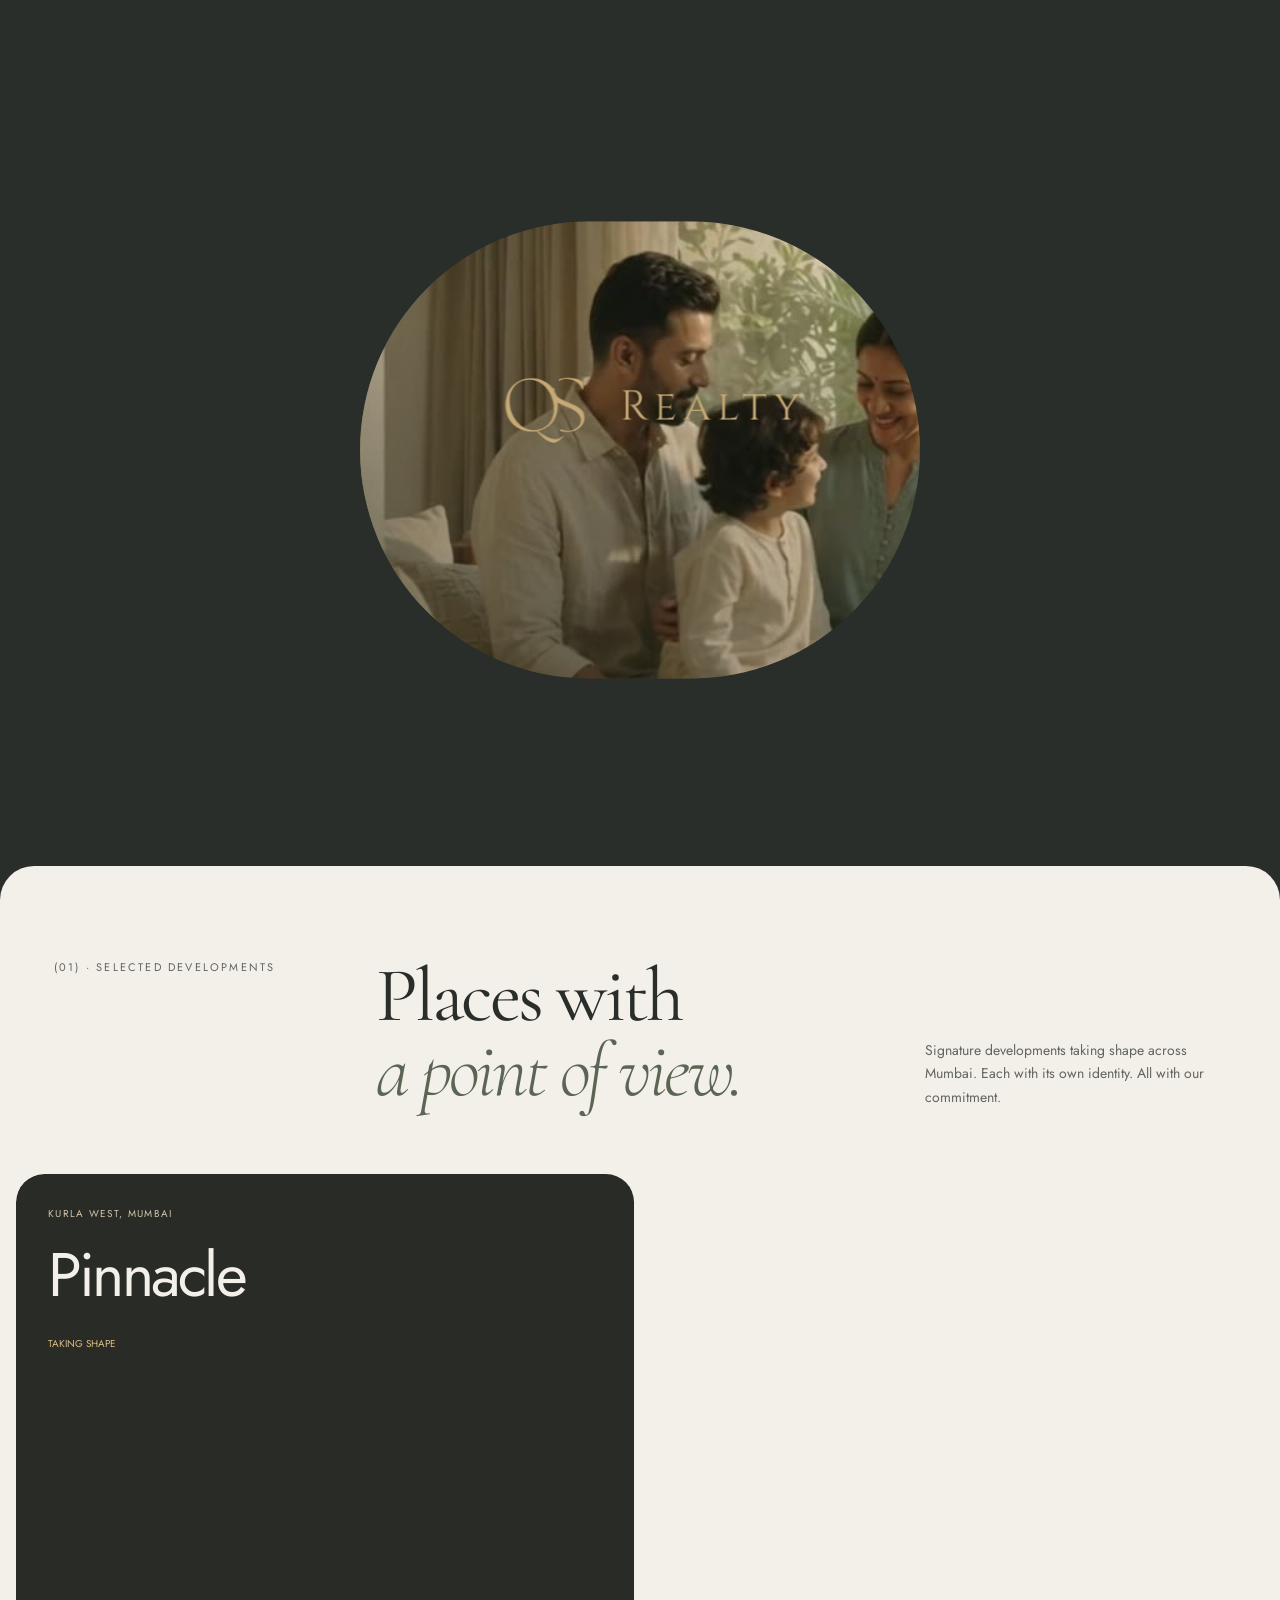
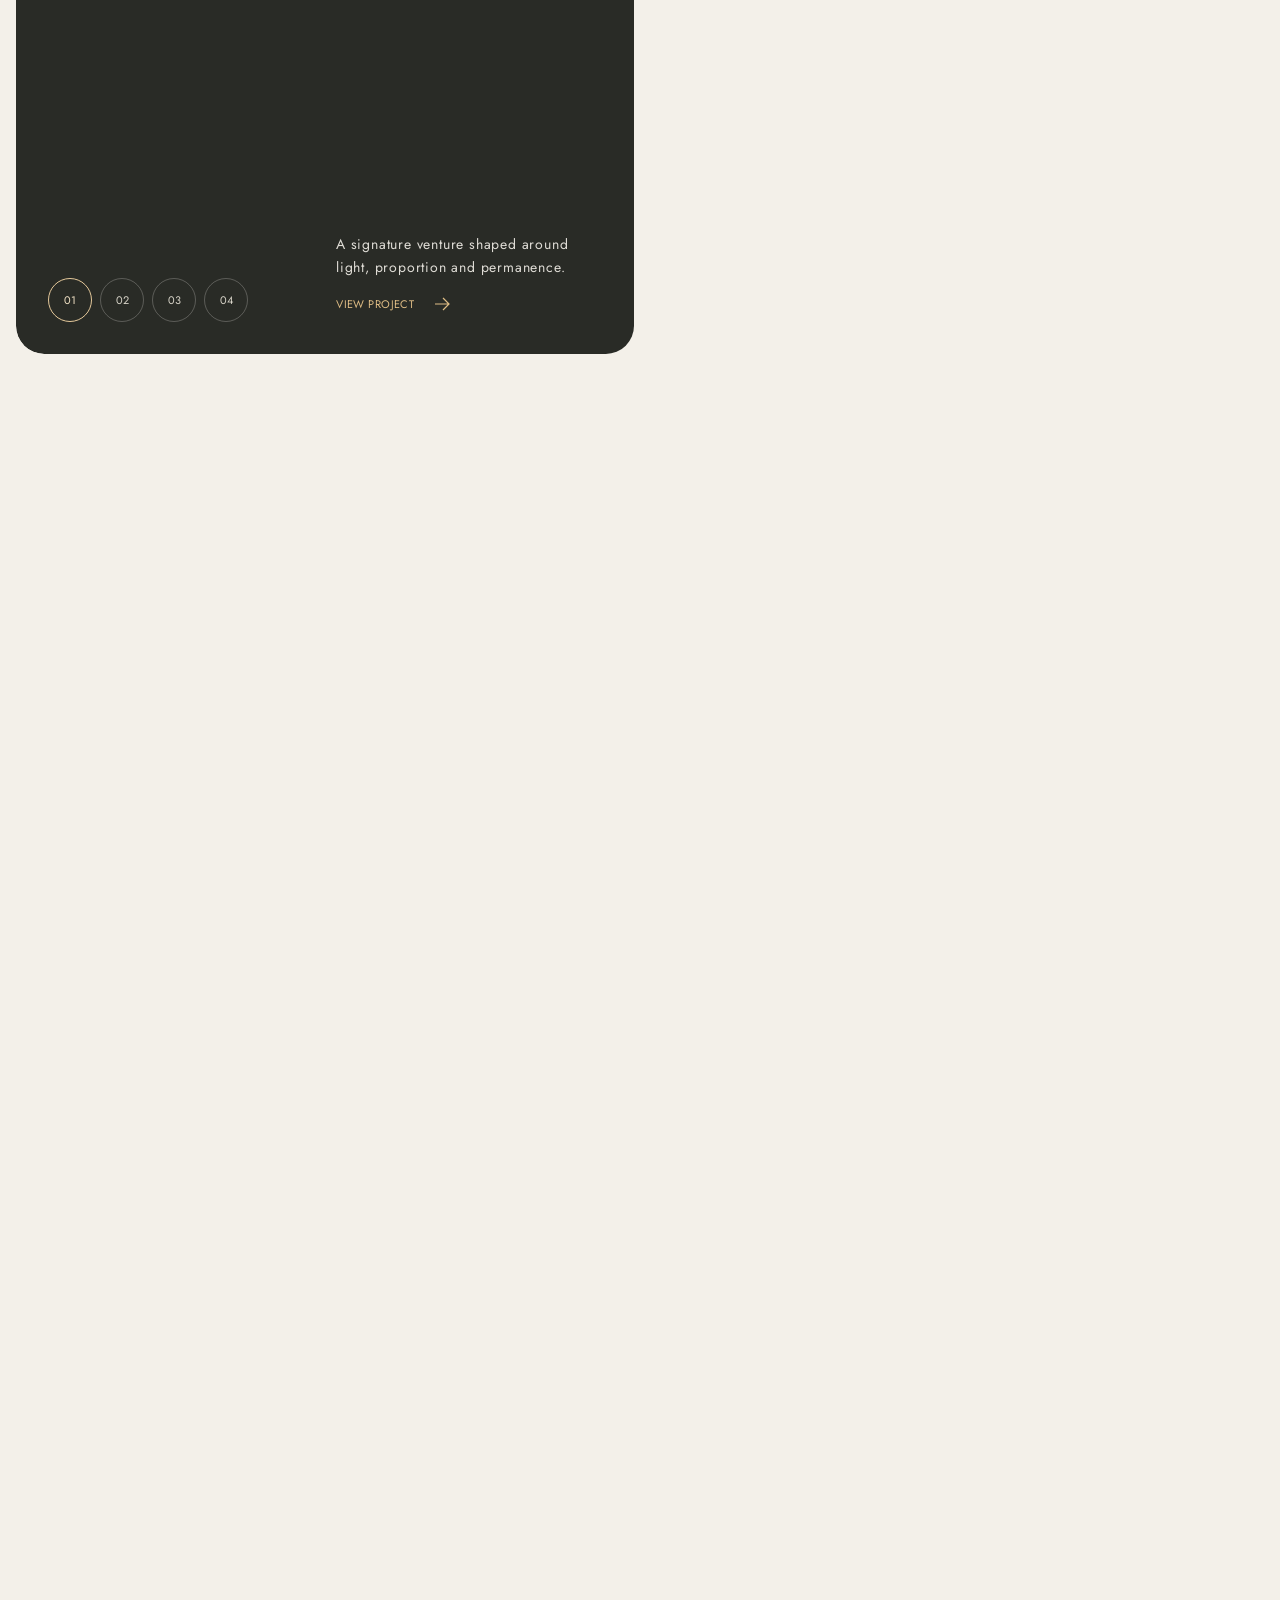
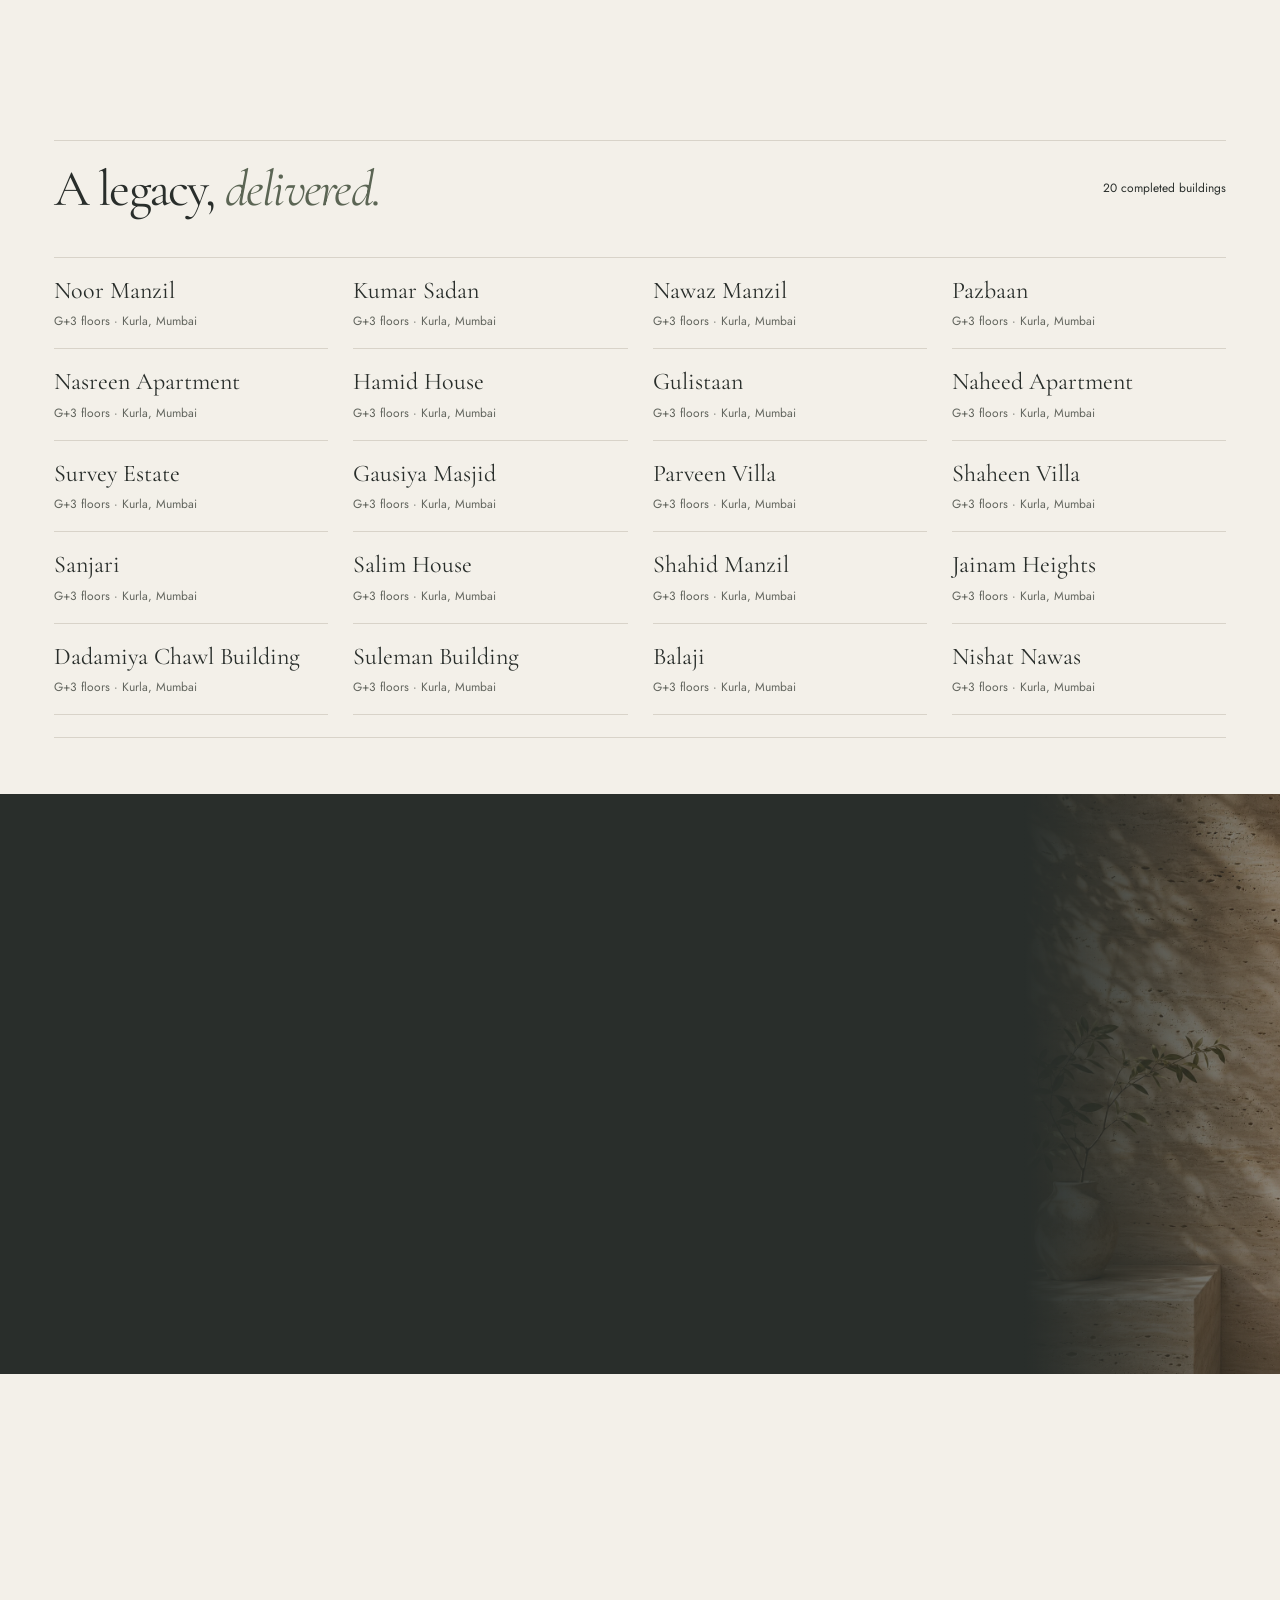
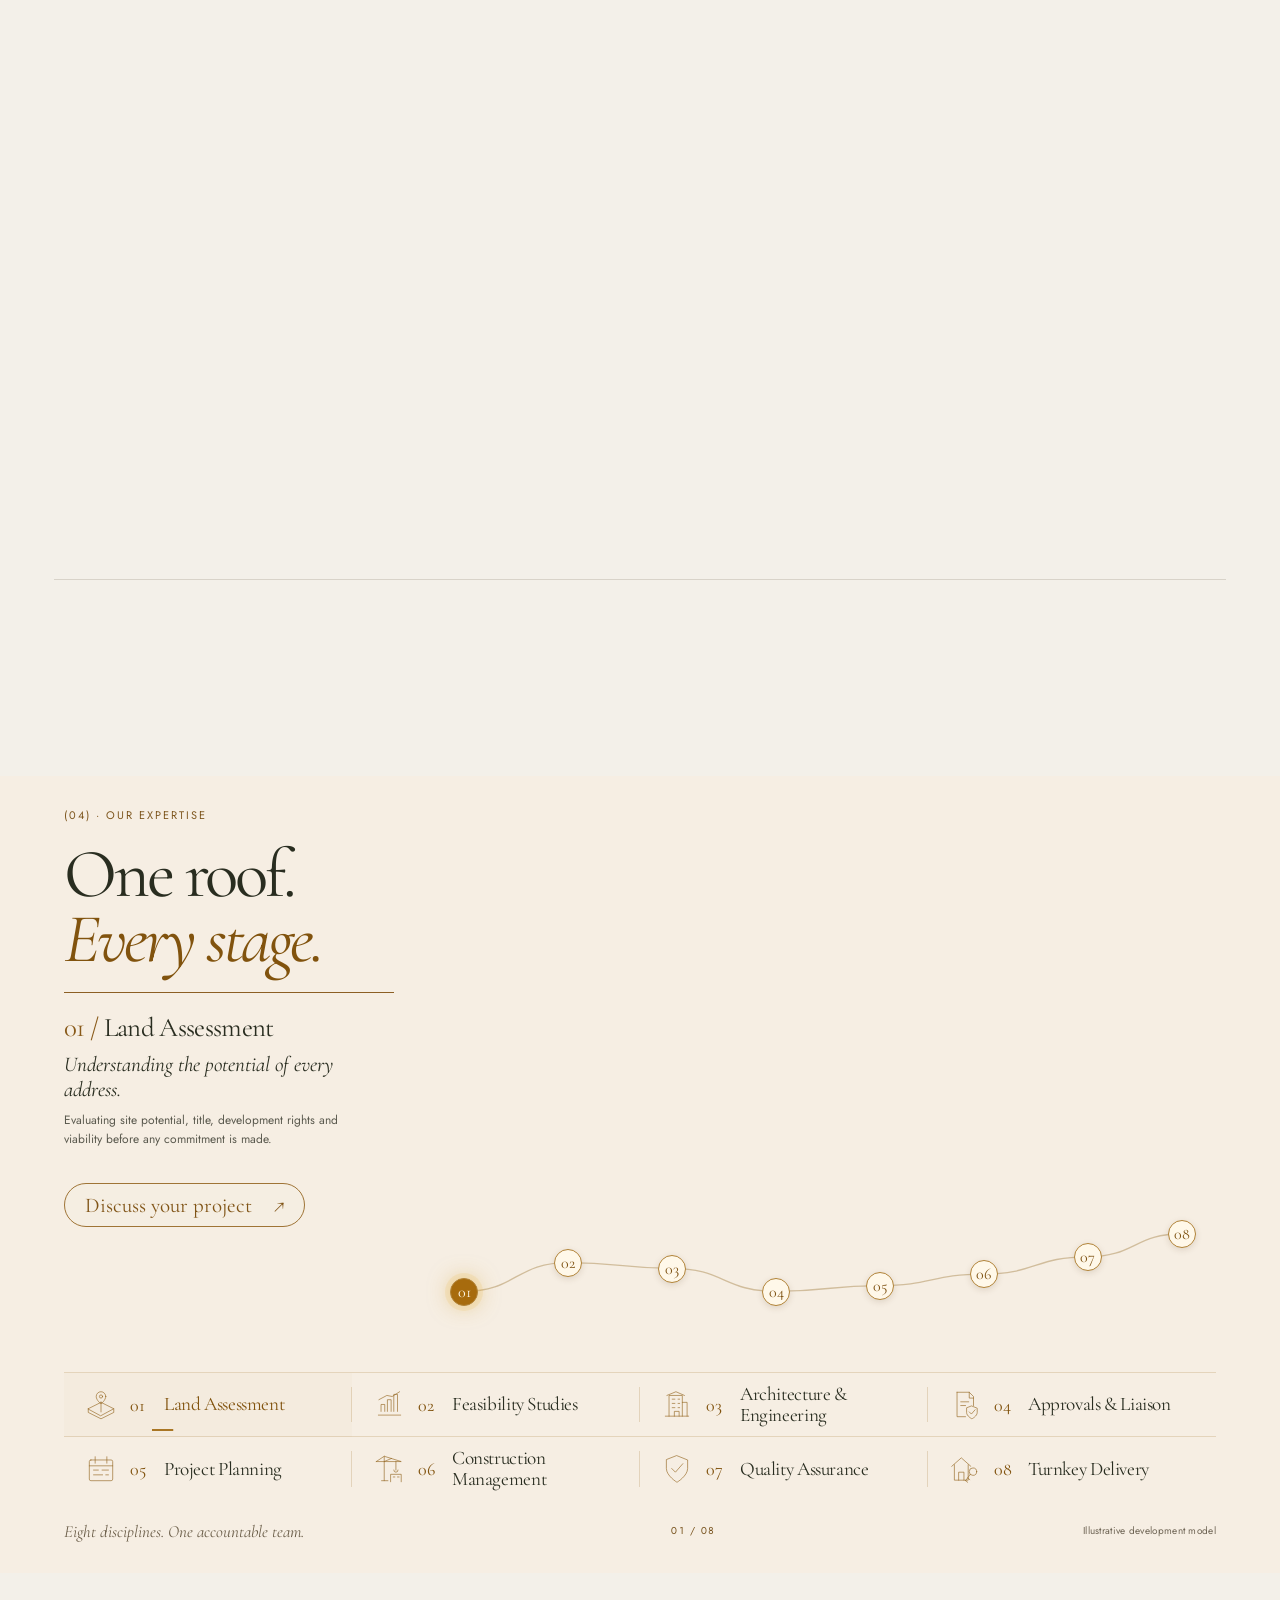
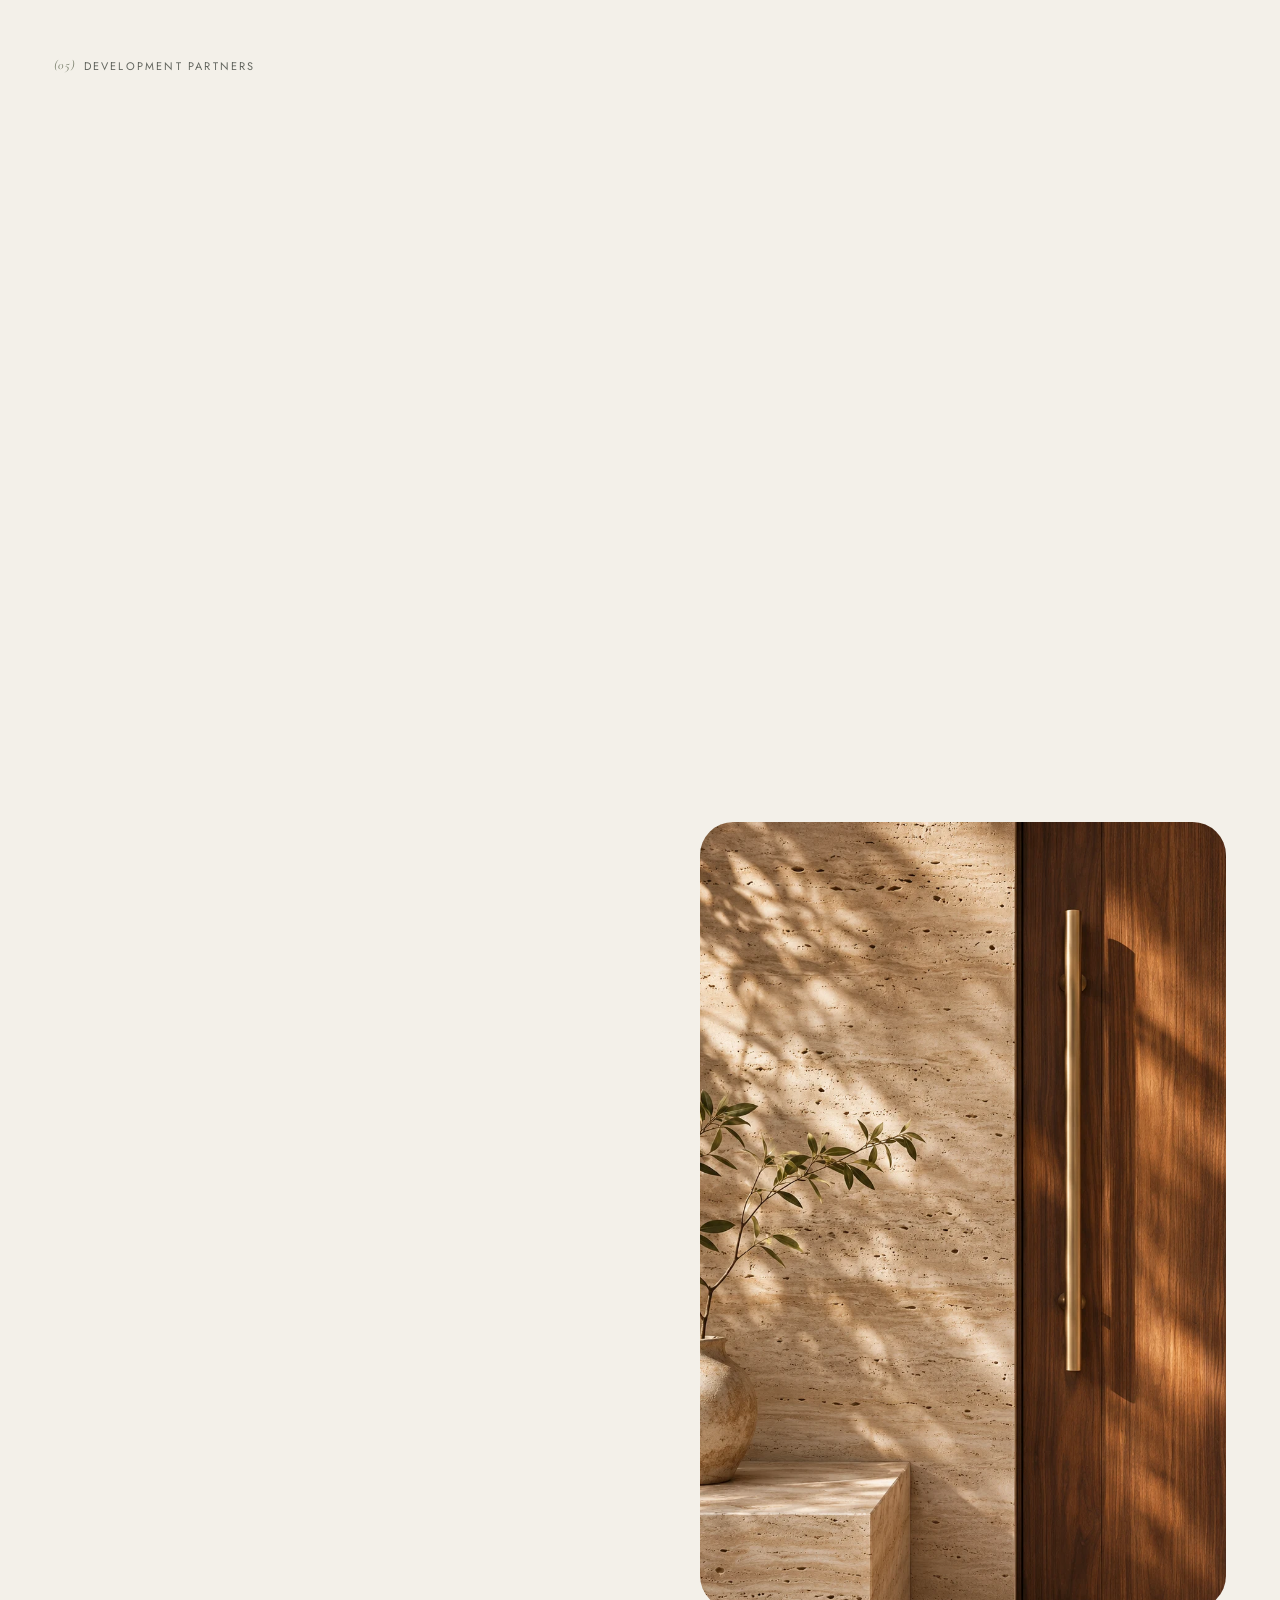
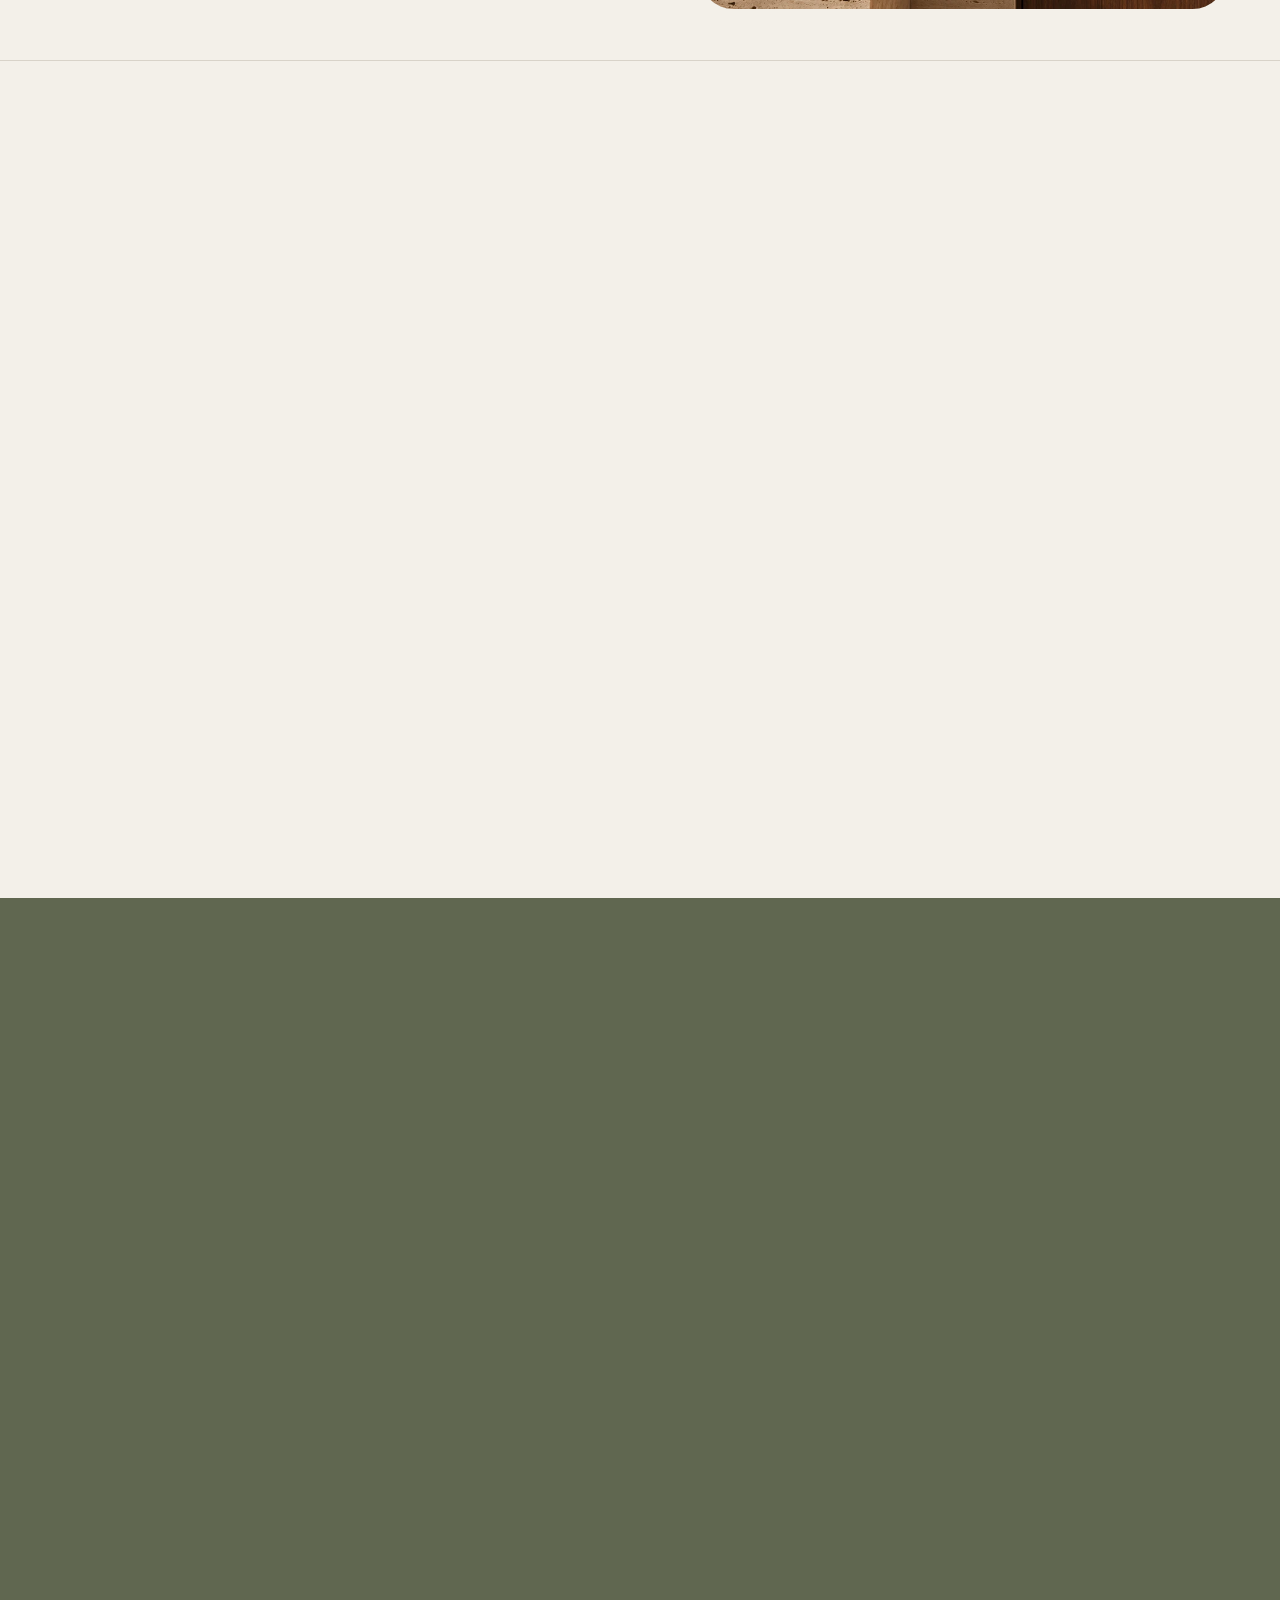
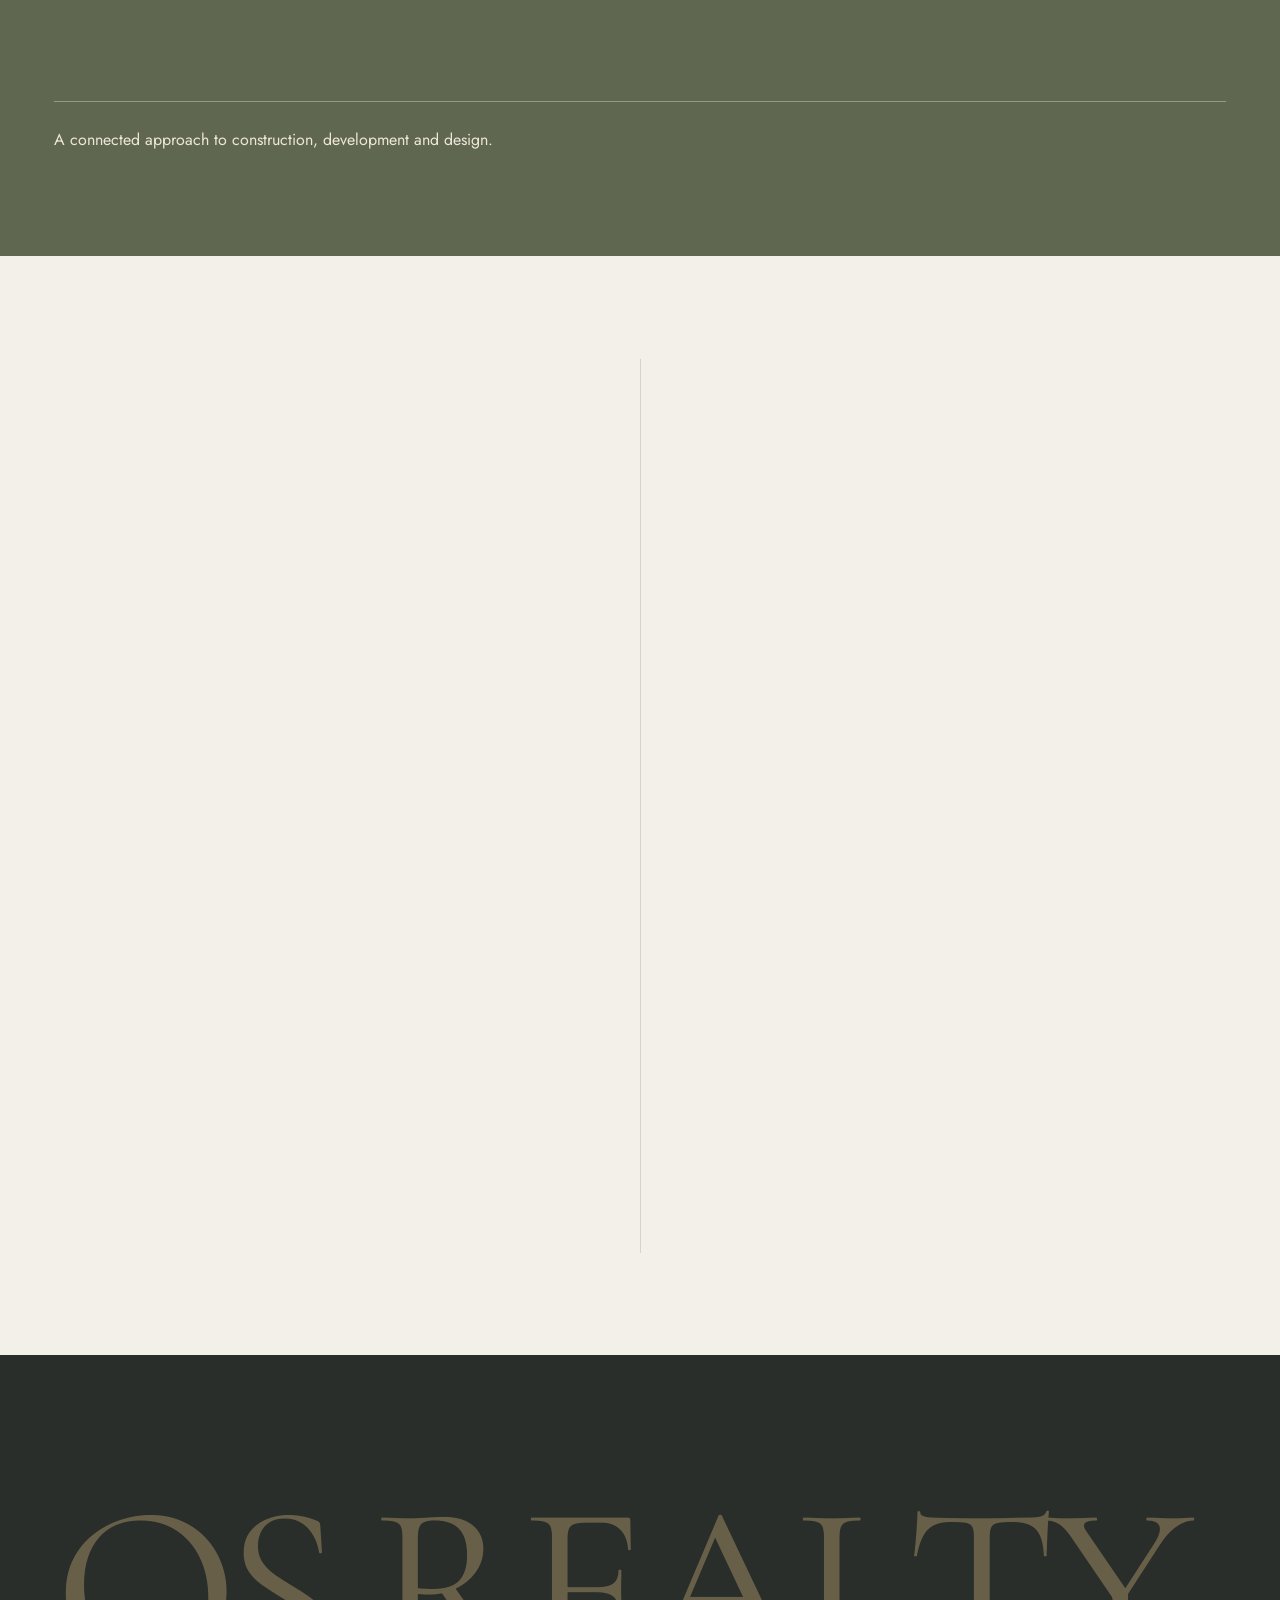
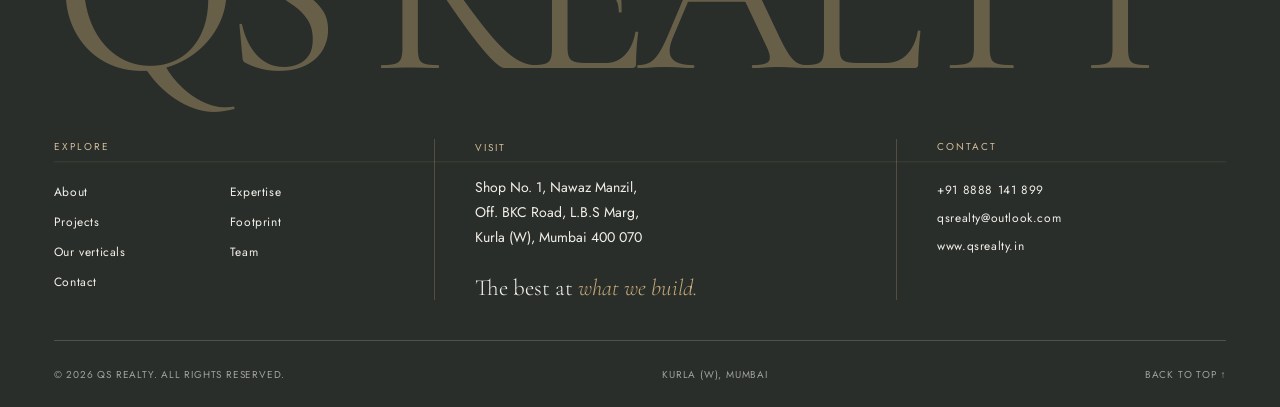
==== commit 9158c99f: "Fold the About copy into the team section Remove the "under one roof" About block with its illustrat" ====
--- a/index.html
+++ b/index.html
@@ -17,12 +17,12 @@
   <link href="https://fonts.googleapis.com/css2?family=Cinzel:wght@400;500&family=Cormorant+Garamond:ital,wght@0,300;0,400;0,500;1,300;1,400&family=Jost:wght@300;400;500&display=swap" rel="stylesheet" />
   <link rel="preload" as="image" href="assets/client/video/hero-family-home-poster.jpg?v=20261117-1" />
   <link rel="stylesheet" href="css/style.css?v=20261118-3" />
-<link rel="stylesheet" href="css/premium.css?v=20261118-4" />
+<link rel="stylesheet" href="css/premium.css?v=20261118-5" />
   <link rel="stylesheet" href="css/expertise-atelier.css?v=20261117-1">
   <link rel="stylesheet" href="css/project-story.css?v=20261113-2" />
 </head>
 <body class="premium-home">
-<a class="skip-link" href="#about">Skip to content</a>
+<a class="skip-link" href="#projects">Skip to content</a>
 
   <!-- ============ PRELOADER ============ -->
   <div class="preloader" aria-hidden="true">
@@ -104,35 +104,12 @@
 
       <div class="hero__bottom">
         <div class="hero__intro"><p class="hero__lead">Three decades of shaping Mumbai’s skyline.</p><a class="hero__project-link" href="#projects">Explore our projects <span aria-hidden="true">↗</span></a></div>
-        <a href="#about" class="scroll-cue" aria-label="Scroll to content">
+        <a href="#projects" class="scroll-cue" aria-label="Scroll to content">
           <span class="scroll-cue__line"></span>
           <span>Scroll to explore</span>
         </a>
       </div>
     </section>
-
-    <!-- ============ INTRO / ABOUT ============ -->
-
-<section class="intro" id="about" aria-labelledby="about-title">
-<div class="about-roof">
-  <div class="about-roof__art">
-    <img src="assets/img/about/under-one-roof.webp" width="1280" height="720" decoding="async" alt="Illustration of a building shown in cross-section: an architects’ studio on the ground floor, engineers at a drawing table on the middle floor and a family at home on the top floor, all under one roof" />
-    <ul class="about-roof__tags" aria-hidden="true">
-      <li style="left:40.5%;top:10.5%"><b>03</b>People</li>
-      <li style="left:40.5%;top:39%"><b>02</b>Precision</li>
-      <li style="left:40.5%;top:66.5%"><b>01</b>Architecture</li>
-    </ul>
-  </div>
-  <div class="container"><div class="about-roof__text">
-    <p class="eyebrow">Purpose in every detail</p>
-    <h2 id="about-title" class="about-roof__title">Architecture, precision<br>and people. Together,<br><em>under one roof.</em></h2>
-    <div class="about-roof__rule" aria-hidden="true"></div>
-    <p class="about-roof__lead">For over three decades, we have been a trusted name in construction and real estate development — delivering projects defined by precision, quality and innovation.</p>
-    <p class="about-roof__body">Our in-house team brings design, approvals and execution together, creating enduring spaces with integrity and care.</p>
-    <a class="about-roof__cta" href="#services">Discover our expertise <span aria-hidden="true">↗</span></a>
-  </div></div>
-</div>
-</section>
 
     <section class="projects section" id="projects" aria-labelledby="projects-title">
 <div class="container"><div class="projects-heading"><p class="eyebrow">(01) · Selected developments</p><h2 class="h2" id="projects-title">Places with<br><em>a point of view.</em></h2><p>Signature developments taking shape across Mumbai. Each with its own identity. All with our commitment.</p></div>
@@ -175,10 +152,14 @@
     <!-- ============ TEAM ============ -->
     <section class="team section" id="team">
       <div class="container team__grid">
-        <div class="team__intro">
+        <div class="team__intro" id="about">
             <p class="eyebrow"><span class="num">(03)</span> Meet our team</p>
             <h2 class="team__title reveal-lines"><span class="line"><span>The people</span></span><span class="line"><span>behind</span></span><span class="line"><span><em>every build.</em></span></span></h2>
             <p class="team__lede reveal-up">Leadership, design and site execution — one in-house team, accountable from the first drawing to the final key.</p>
+            <div class="team__about">
+              <p class="team__about-lead">For over three decades, we have been a trusted name in construction and real estate development — delivering projects defined by precision, quality and innovation.</p>
+              <p>Our in-house team brings design, approvals and execution together, creating enduring spaces with integrity and care.</p>
+            </div>
           </div>
 
         <div class="team__main">
@@ -490,7 +471,7 @@
   <script src="js/projects-render.js?v=20261118-1"></script>
   <script src="js/project-story.js?v=20261113-2"></script>
   <script src="js/main.js?v=20261116-4"></script>
-<script src="js/premium.js?v=20261118-4"></script>
+<script src="js/premium.js?v=20261118-5"></script>
 <script src="js/expertise-atelier.js?v=20261117-1"></script>
 </body>
 </html>
--- a/css/premium.css
+++ b/css/premium.css
@@ -49,7 +49,6 @@
 .premium-home .hero__lead{font-size:15px;max-width:350px;line-height:1.65;grid-column:1;grid-row:1}
 .premium-home .scroll-cue{grid-column:2;grid-row:1;justify-self:center;font-size:10px;letter-spacing:.16em}
 .premium-home .hero__video-toggle{position:static;grid-column:3;grid-row:1;justify-self:end;border:1px solid #f3f0e97a;border-radius:50px;padding:12px 18px;font-size:11px;min-height:44px;background:transparent}
-.premium-home .intro{padding:0;background:var(--paper)}
 .collage{position:relative;height:100svh;min-height:720px;overflow:hidden;isolation:isolate}
 .collage__heading{position:absolute;top:9%;left:0;width:100%;text-align:center;z-index:2}
 .collage__heading .eyebrow{justify-content:center}
@@ -67,7 +66,7 @@
 .collage__statement p{font:400 clamp(45px,5.8vw,100px)/1.12 var(--f-display);letter-spacing:-.035em}
 .collage__statement em{color:var(--sage-deep)}
 .inline-image{display:inline-block;width:1.65em;height:.72em;vertical-align:baseline}
-.premium-home .projects{padding-top:0;background:var(--paper)}
+.premium-home .projects{padding-top:clamp(64px,7.2vw,116px);background:var(--paper)}
 .project-marquee{overflow:hidden;padding:25px 0 65px}
 .project-marquee>div{width:max-content;font:400 clamp(64px,10vw,180px)/1.15 var(--f-display);letter-spacing:-.045em;white-space:nowrap;transform:translateX(-8%)}
 .project-marquee em{color:var(--sage);margin-right:.6em}
@@ -593,7 +592,7 @@
 @media(min-width:1101px){.premium-home .header.is-top .brand__monogram{width:84px}.premium-home .header.is-top .brand__realty{font-size:35px}.premium-home .header.is-top .brand__box{gap:16px}}
 @media(min-width:1400px){.premium-home .header.is-top .brand__monogram{width:110px}.premium-home .header.is-top .brand__realty{font-size:46px}.premium-home .header.is-top .brand__box{gap:20px}}
 /* The section after the hero rises over it as a rounded sheet */
-.premium-home .intro{position:relative;z-index:2;margin-top:-34px;border-radius:34px 34px 0 0}
+.premium-home .projects{position:relative;z-index:2;margin-top:-34px;border-radius:34px 34px 0 0}
 .premium-home .hero__video{will-change:transform}
 /* Contact form: callback select, styled like the other fields */
 .field--select select{width:100%;appearance:none;-webkit-appearance:none;background:transparent url("data:image/svg+xml,%3Csvg xmlns='http://www.w3.org/2000/svg' viewBox='0 0 24 24' fill='none' stroke='%2362655e' stroke-width='1.6'%3E%3Cpath d='M6 9l6 6 6-6'/%3E%3C/svg%3E") no-repeat right 2px bottom .7rem/18px;border:0;border-bottom:1px solid #292e2b45;border-radius:0;color:var(--ink);font:inherit;font-size:var(--fs-md);padding:1.4rem 28px .6rem 0;min-height:3.05rem;outline:none;cursor:pointer;transition:border-color .4s}
@@ -739,40 +738,7 @@
  .premium-home .contact__visual-inner{flex:1;min-width:0;height:auto}
  .premium-home .contact__map{flex:1;height:auto;min-height:360px}
 }
-/* About: the statement and copy sit beside a white cross-section illustration ("under one roof").
-   The artwork's background is the page's own paper tone, so it is faded at its edges and has no frame. */
-.about-roof{position:relative;overflow:hidden;min-height:clamp(620px,57.6vw,900px);padding:clamp(70px,7.2vw,116px) 0 clamp(40px,4vw,64px);margin-bottom:clamp(36px,4.5vw,72px)}
-.about-roof__art{position:absolute;right:-1.4vw;bottom:0;height:clamp(535px,49.7vw,777px);aspect-ratio:16/9;pointer-events:none}
-.about-roof__art img{display:block;width:100%;height:100%;object-fit:cover;-webkit-mask-image:linear-gradient(90deg,transparent 0,#000 14%),linear-gradient(180deg,transparent 0,#000 4%,#000 92%,transparent 100%);-webkit-mask-composite:source-in;mask-image:linear-gradient(90deg,transparent 0,#000 14%),linear-gradient(180deg,transparent 0,#000 4%,#000 92%,transparent 100%);mask-composite:intersect}
-.about-roof__tags{position:absolute;inset:0;margin:0;padding:0;list-style:none}
-.about-roof__tags li{position:absolute;display:flex;align-items:center;gap:9px;padding:9px 13px;border-radius:30px;background:#292b26f2;color:#f3e3c2;font:400 10px/1 var(--f-body);letter-spacing:.16em;text-transform:uppercase;white-space:nowrap;box-shadow:0 10px 22px -14px #0009}
-.about-roof__tags b{font-weight:400;color:#dfbd85}
-.about-roof__text{position:relative;z-index:1;width:min(100%,clamp(340px,31vw,560px))}
-.premium-home .about-roof .eyebrow{color:var(--graphite)}
-.about-roof__title{font:300 clamp(36px,3.4vw,62px)/1.1 var(--f-body);letter-spacing:-.035em;color:var(--ink);margin-top:clamp(22px,2.4vw,36px)}
-.about-roof__title em{font:italic 300 1.14em/1 var(--f-display);color:#8a5f17}
-.about-roof__rule{width:86px;height:1px;background:#a97624;margin:clamp(26px,2.6vw,40px) 0 clamp(20px,2.1vw,32px)}
-.about-roof__lead{font:400 clamp(20px,1.67vw,30px)/1.34 var(--f-display);max-width:30ch}
-.about-roof__body{font-size:15px;line-height:1.7;color:var(--graphite);max-width:42ch;margin-top:16px}
-.about-roof__cta{display:inline-flex;align-items:center;gap:18px;height:60px;padding:0 30px;margin-top:30px;border-radius:60px;background:#292b26;color:#f3f0e9;font:400 15px/1 var(--f-body);letter-spacing:.04em;white-space:nowrap;transition:background .3s}
-.about-roof__cta span{color:#dfbd85;font-size:19px;transition:transform .4s var(--ease-out)}
-.about-roof__cta:hover{background:#3b3e36}
-.about-roof__cta:hover span{transform:translate(3px,-3px)}
-.about-roof__cta:focus-visible{outline:2px solid #8e5d18;outline-offset:4px}
-/* Below 1200px the copy comes first and the building sits underneath it. */
-@media(max-width:1199px){
- .about-roof{min-height:0;padding:64px 0 0;margin-bottom:34px}
- .about-roof__text{width:auto;max-width:620px}
- .about-roof__title{font-size:clamp(38px,7.4vw,60px)}
- .about-roof__lead{font-size:clamp(20px,3.2vw,26px);max-width:none}
- .about-roof__body{max-width:none}
- .about-roof__art{position:relative;right:auto;bottom:auto;height:auto;width:120%;margin:20px 0 0 -20%}
- .about-roof__art img{-webkit-mask-image:linear-gradient(180deg,transparent 0,#000 5%,#000 90%,transparent 100%);mask-image:linear-gradient(180deg,transparent 0,#000 5%,#000 90%,transparent 100%)}
- .about-roof{display:flex;flex-direction:column-reverse}
-}
-@media(max-width:767px){
- .about-roof{padding-top:56px}
- .about-roof__art{width:158%;margin:34px 0 0 -58%}
- .about-roof__cta{height:54px;margin-top:24px}
- .about-roof__tags li{padding:7px 10px;font-size:8.5px;letter-spacing:.12em;gap:6px}
-}
+/* About copy, set under the team introduction */
+.team__about{display:grid;gap:14px;max-width:26rem;padding-top:clamp(22px,2vw,30px);border-top:1px solid var(--line)}
+.team__about p{font-size:15px;line-height:1.7;color:var(--graphite)}
+.team__about .team__about-lead{font:400 clamp(19px,1.45vw,25px)/1.36 var(--f-display);color:var(--ink)}
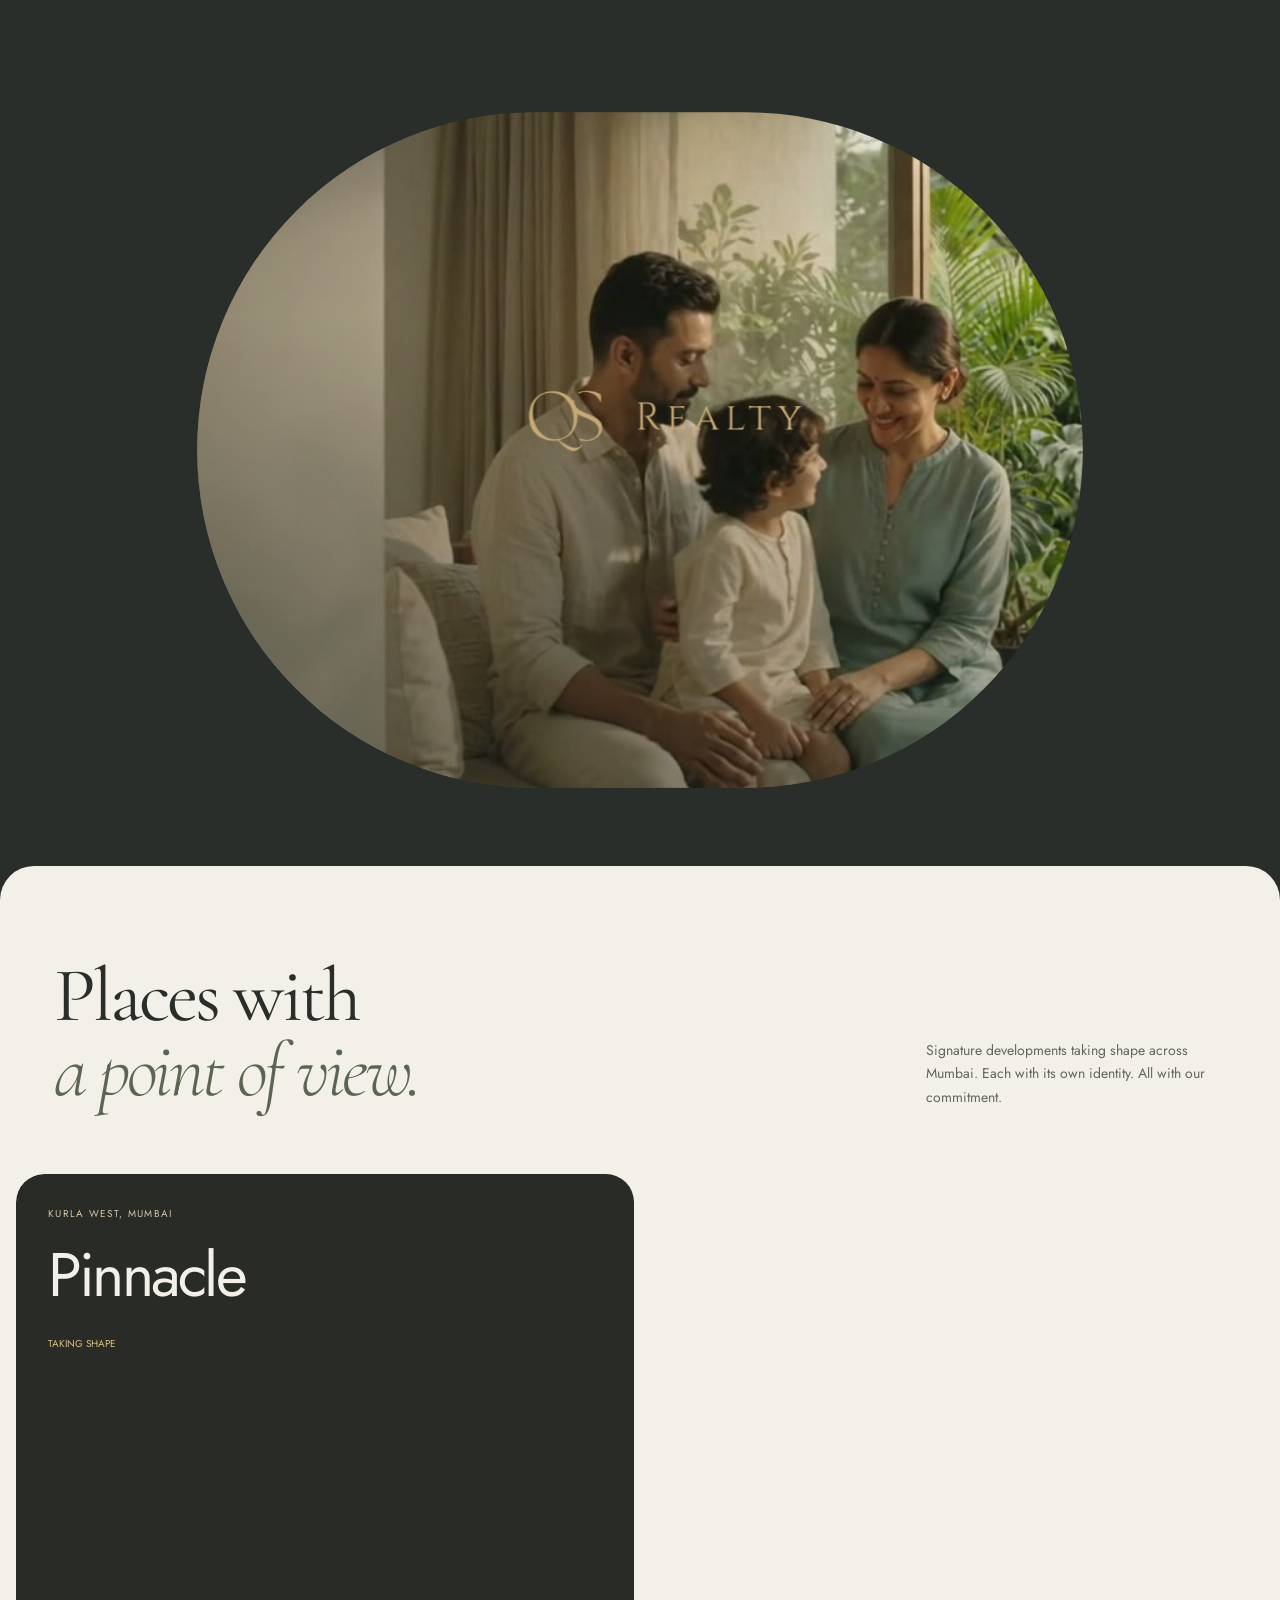
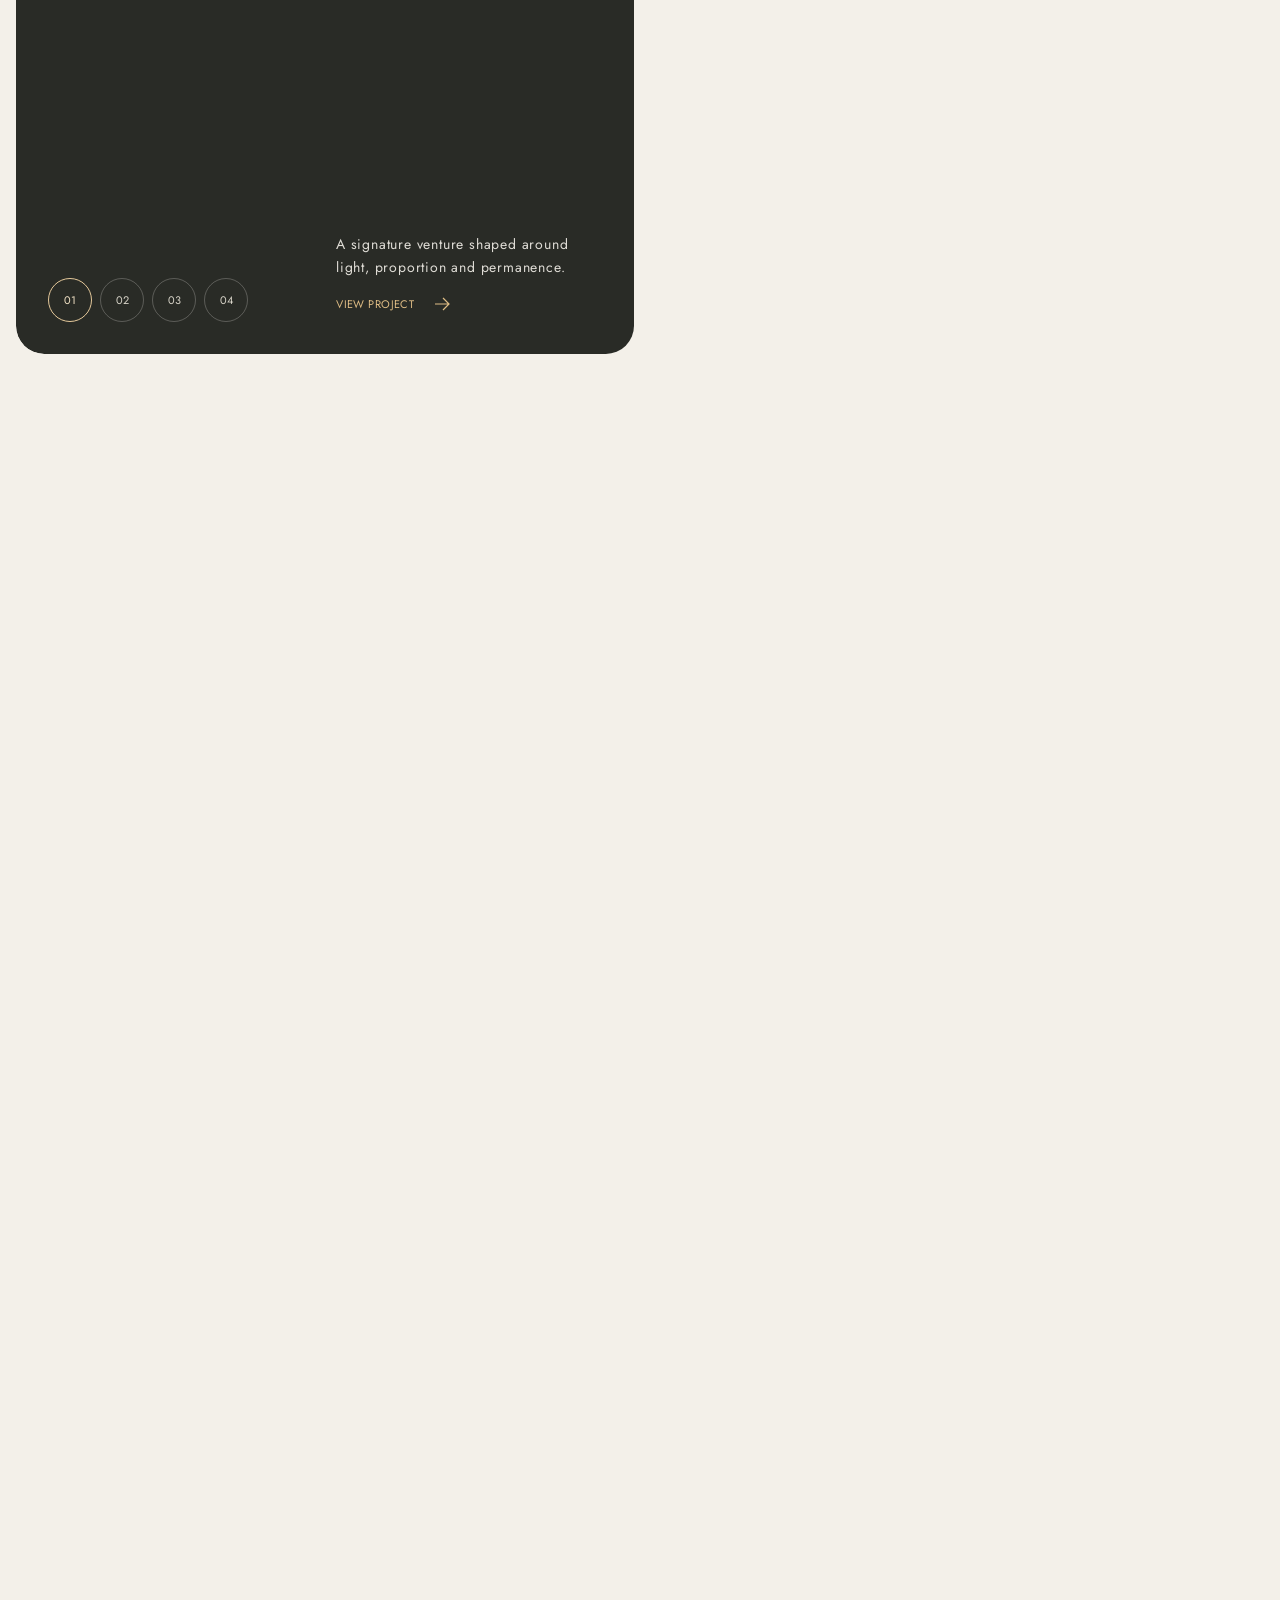
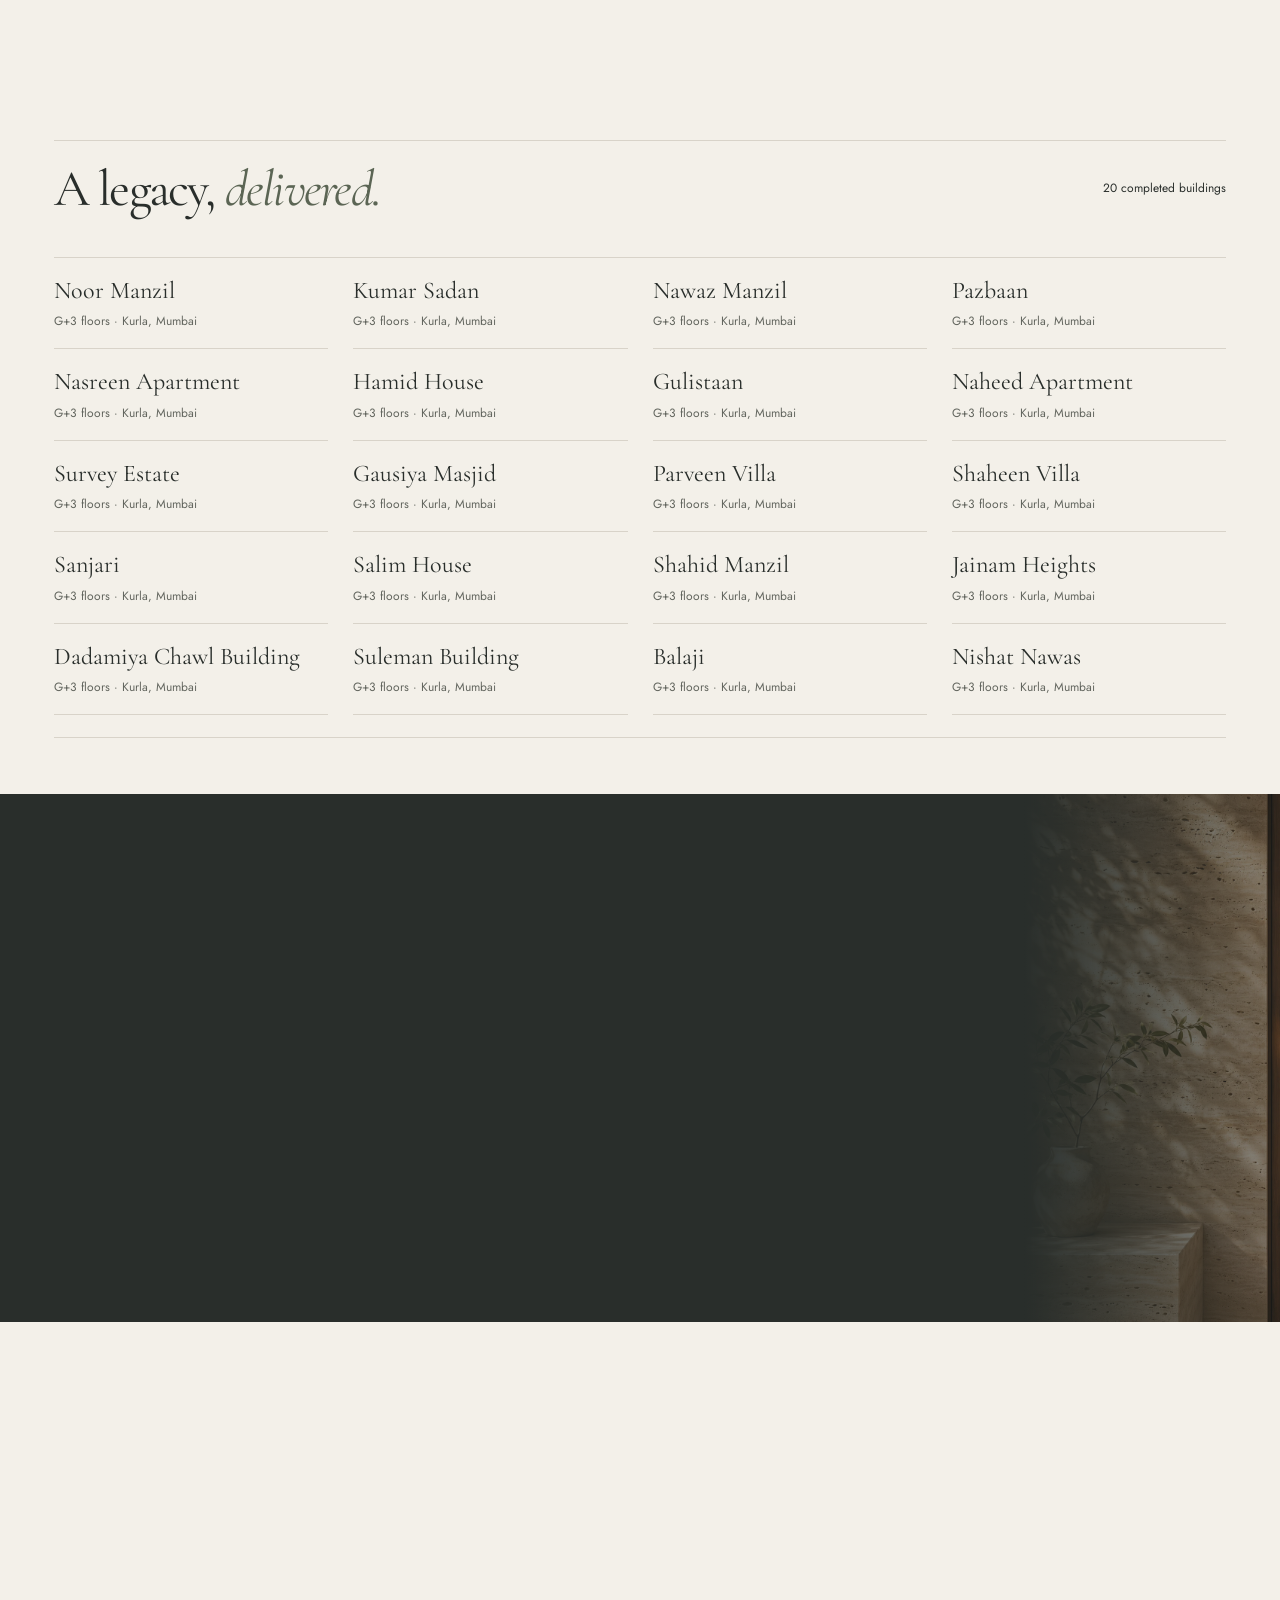
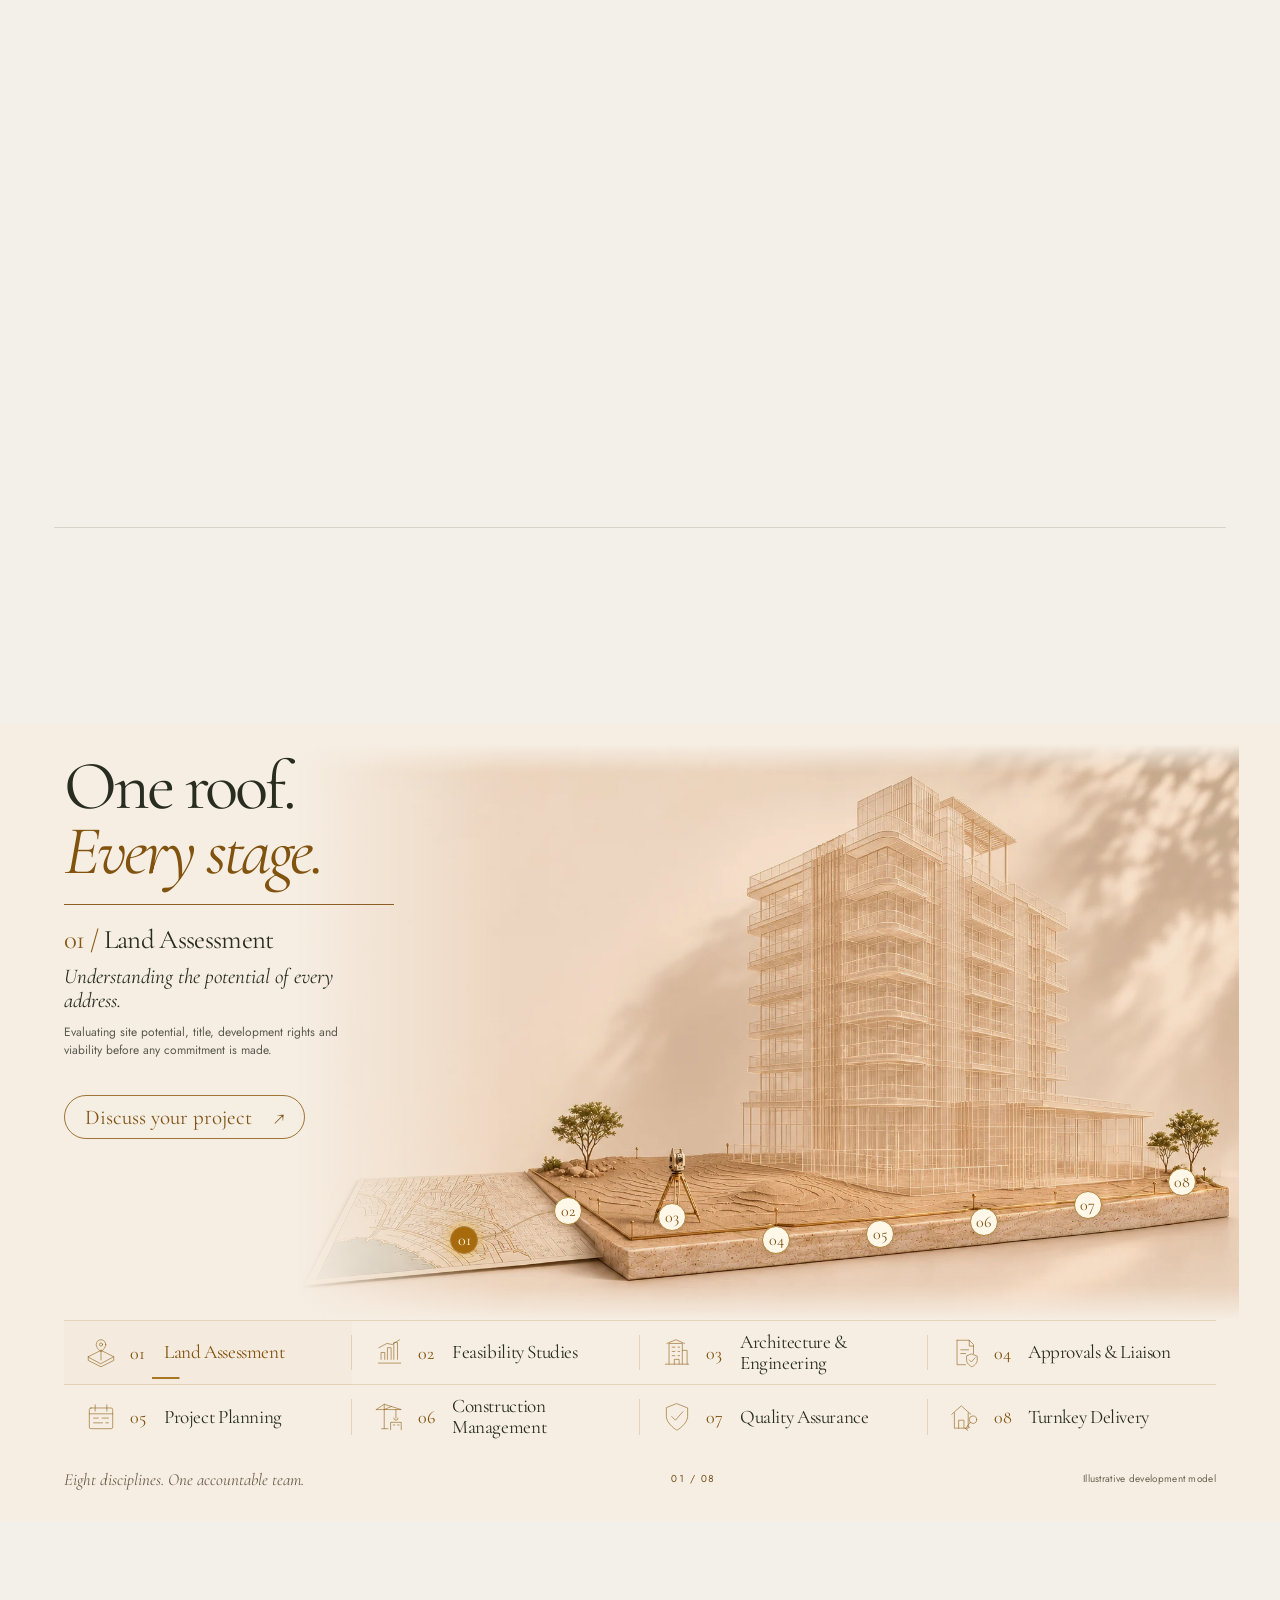
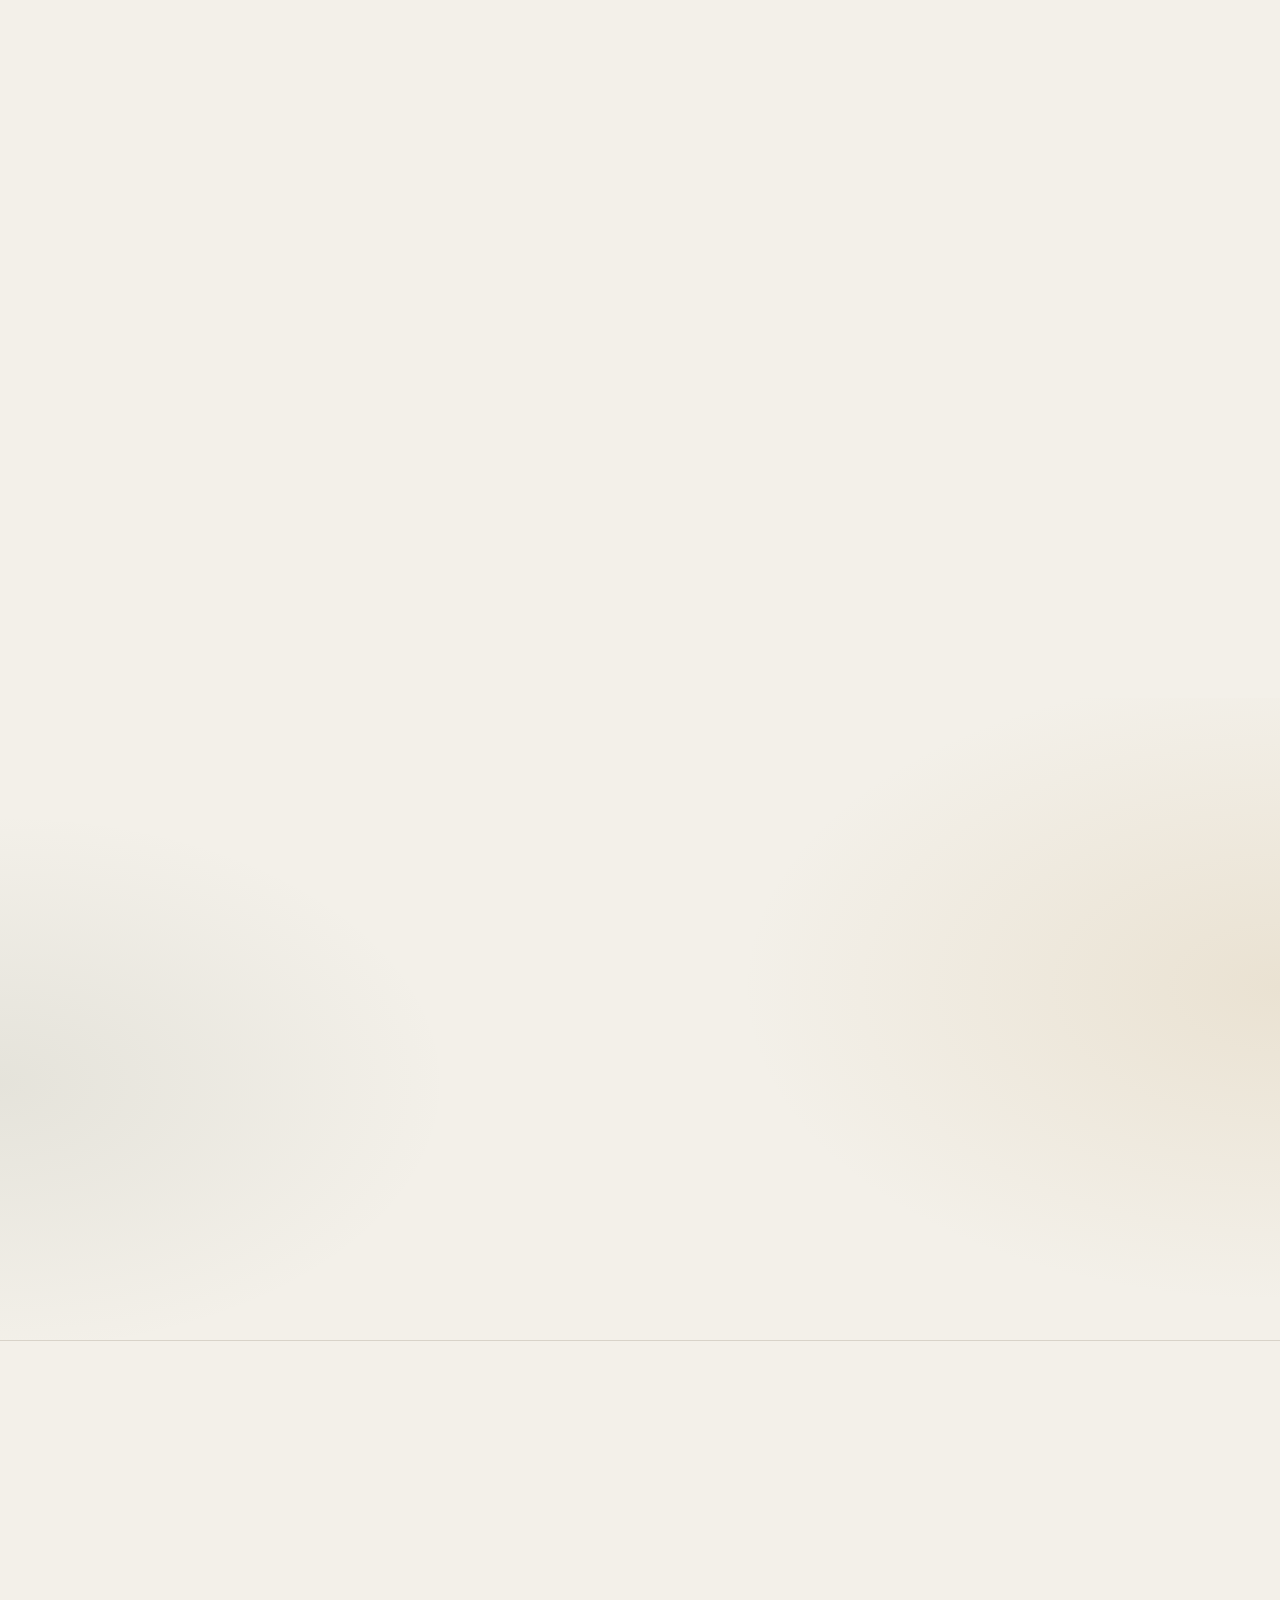
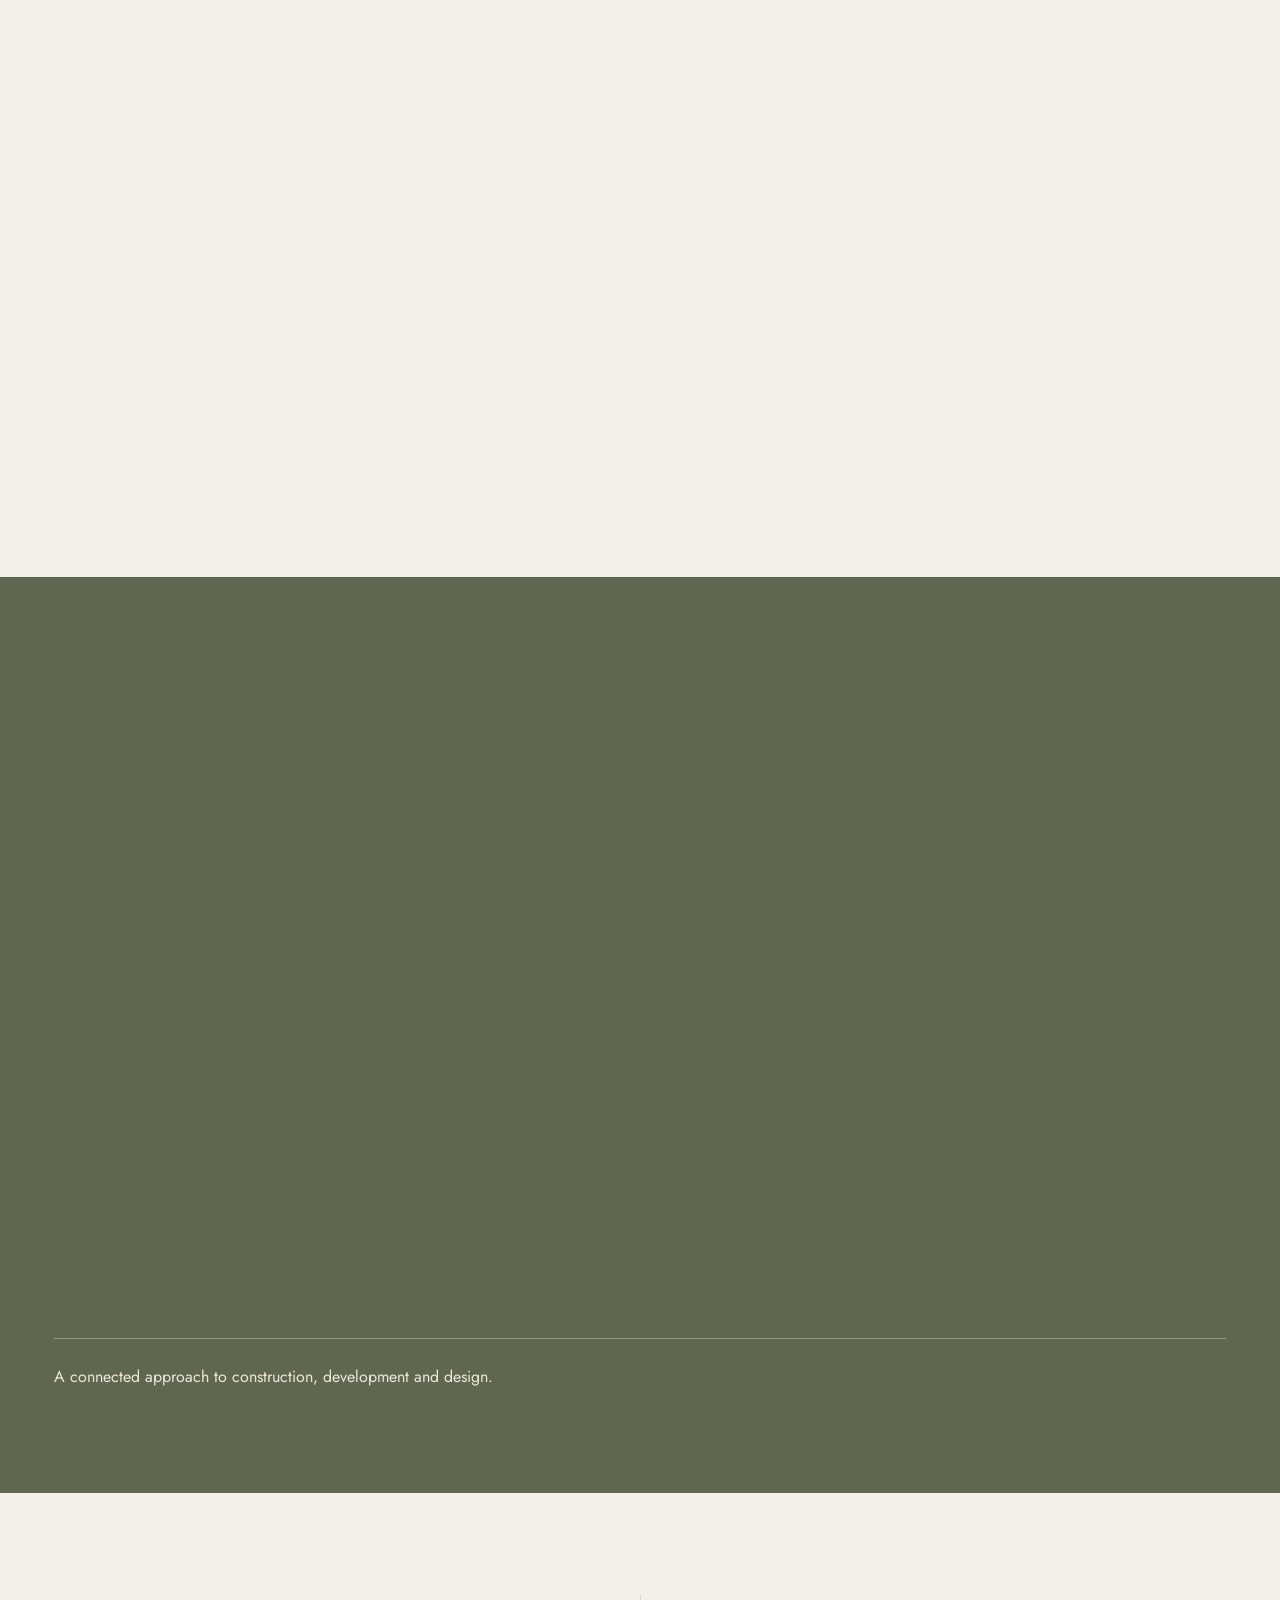
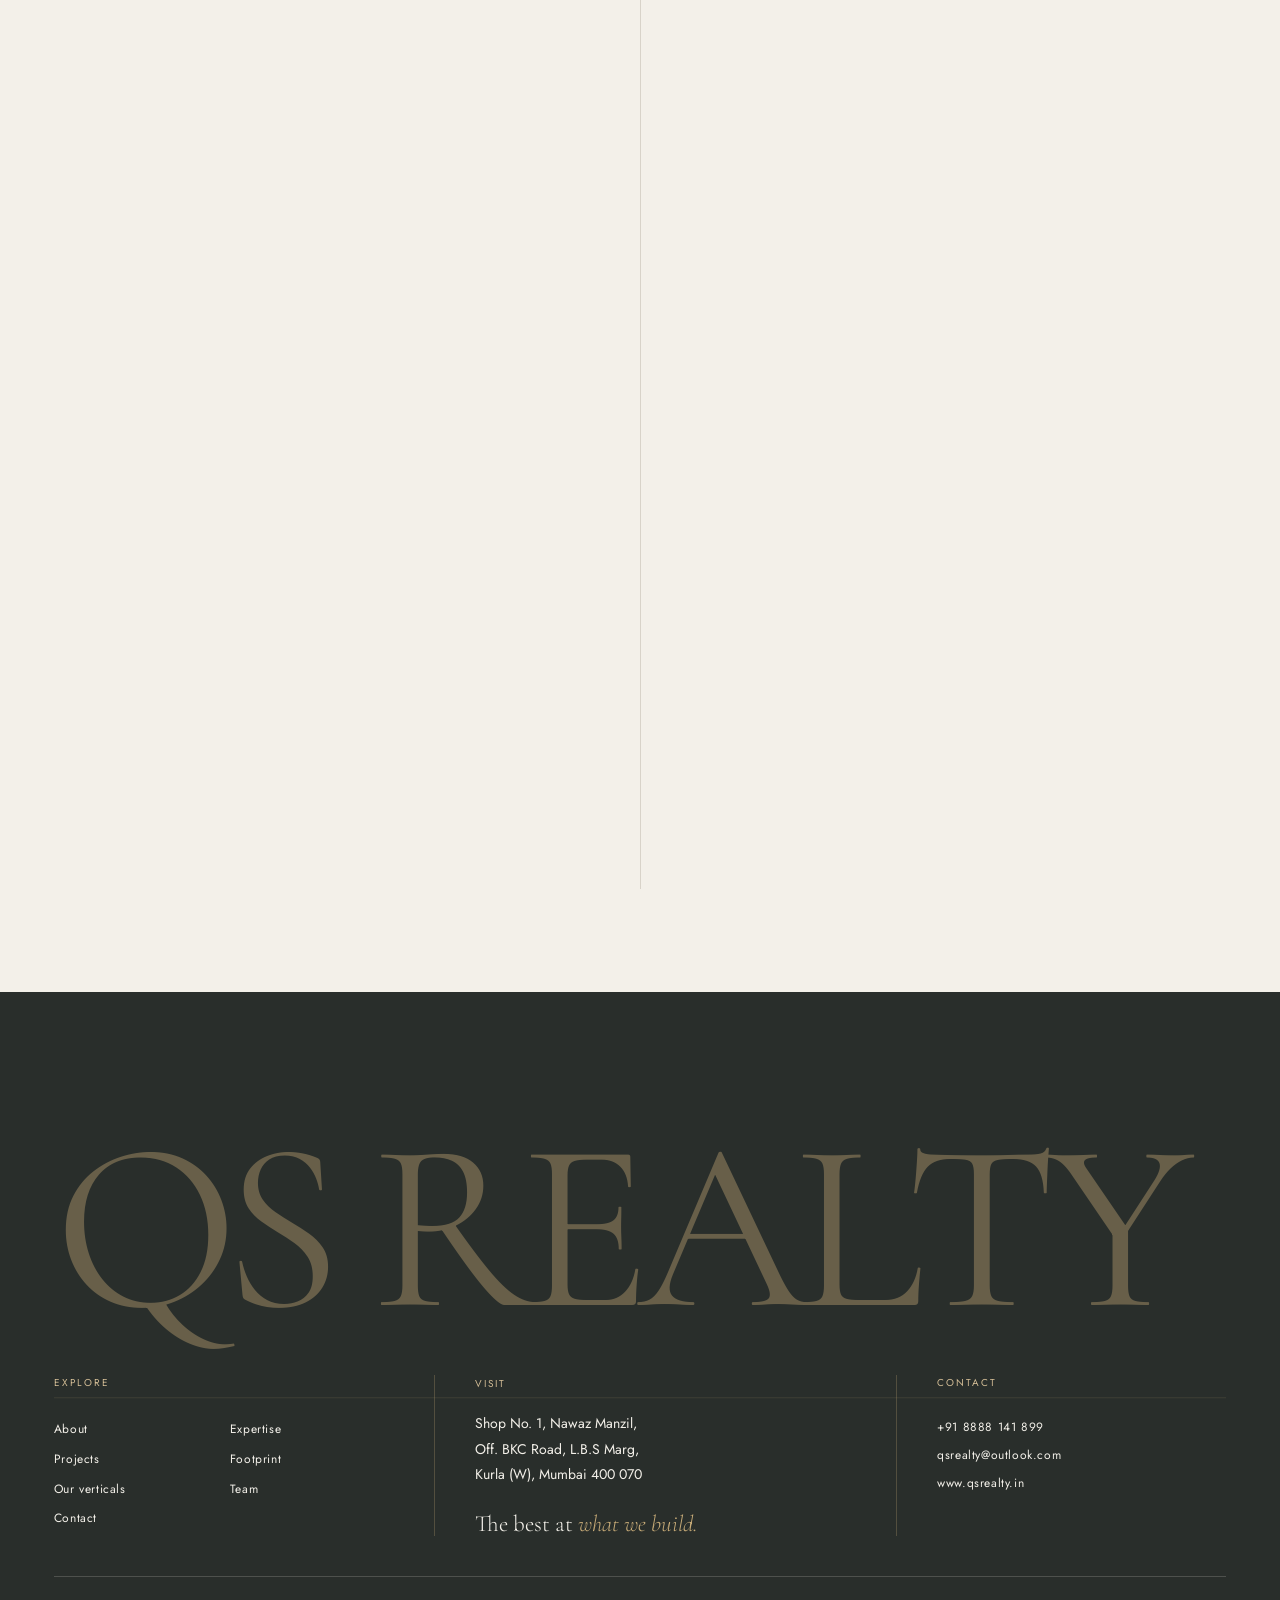
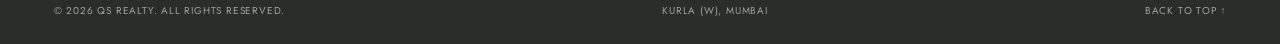
==== commit 2ee99b11: "Open up the ethos section, restyle the contact map, drop section labels Ethos: remove the picture pa" ====
--- a/index.html
+++ b/index.html
@@ -17,7 +17,7 @@
   <link href="https://fonts.googleapis.com/css2?family=Cinzel:wght@400;500&family=Cormorant+Garamond:ital,wght@0,300;0,400;0,500;1,300;1,400&family=Jost:wght@300;400;500&display=swap" rel="stylesheet" />
   <link rel="preload" as="image" href="assets/client/video/hero-family-home-poster.jpg?v=20261117-1" />
   <link rel="stylesheet" href="css/style.css?v=20261118-3" />
-<link rel="stylesheet" href="css/premium.css?v=20261118-5" />
+<link rel="stylesheet" href="css/premium.css?v=20261118-8" />
   <link rel="stylesheet" href="css/expertise-atelier.css?v=20261117-1">
   <link rel="stylesheet" href="css/project-story.css?v=20261113-2" />
 </head>
@@ -112,7 +112,7 @@
     </section>
 
     <section class="projects section" id="projects" aria-labelledby="projects-title">
-<div class="container"><div class="projects-heading"><p class="eyebrow">(01) · Selected developments</p><h2 class="h2" id="projects-title">Places with<br><em>a point of view.</em></h2><p>Signature developments taking shape across Mumbai. Each with its own identity. All with our commitment.</p></div>
+<div class="container"><div class="projects-heading"><h2 class="h2" id="projects-title">Places with<br><em>a point of view.</em></h2><p>Signature developments taking shape across Mumbai. Each with its own identity. All with our commitment.</p></div>
 <div class="project-stage"><div class="project-deck" data-render="featured"></div><noscript><p><a href="project.html?p=pinnacle">Pinnacle</a> ? <a href="project.html?p=land-avenue">Lands Avenue</a> ? <a href="project.html?p=bismillah-restaurant">Bismillah Restaurant</a> ? <a href="project.html?p=carter-road">Makka Heights</a></p></noscript><div class="project-mist" aria-hidden="true"><div class="project-mist__veil"></div><div class="project-mist__cloud project-mist__cloud--back"></div><div class="project-mist__cloud"></div></div></div>
 <section class="completed" aria-labelledby="completed-title"><div class="completed__heading"><h2 id="completed-title">A legacy, <em>delivered.</em></h2><p><span data-completed-count>20</span> completed buildings</p></div><ol class="completed__list" data-render="completed"></ol></section>
 </div></section>
@@ -120,7 +120,6 @@
     <section class="numbers section section--dark" id="legacy" data-cursor-dark>
       <div class="container">
         <div class="section-head section-head--split">
-          <p class="eyebrow"><span class="num">(02)</span> By the numbers</p>
           <h2 class="h2 reveal-lines"><span class="line"><span>A legacy measured</span></span><span class="line"><span>in <em>square feet.</em></span></span></h2><p class="numbers__note">Three decades.<br>One accountable team.</p>
         </div>
 
@@ -153,7 +152,6 @@
     <section class="team section" id="team">
       <div class="container team__grid">
         <div class="team__intro" id="about">
-            <p class="eyebrow"><span class="num">(03)</span> Meet our team</p>
             <h2 class="team__title reveal-lines"><span class="line"><span>The people</span></span><span class="line"><span>behind</span></span><span class="line"><span><em>every build.</em></span></span></h2>
             <p class="team__lede reveal-up">Leadership, design and site execution — one in-house team, accountable from the first drawing to the final key.</p>
             <div class="team__about">
@@ -204,7 +202,7 @@
 <img class="atelier-scene" data-scene="4" src="assets/img/expertise/atelier/05-project-planning.webp" alt="Illustrative development model: Building model showing the planned construction phases" width="1536" height="1024" loading="lazy" decoding="async" aria-hidden="true">
 <img class="atelier-scene" data-scene="5" src="assets/img/expertise/atelier/06-construction-management.webp" alt="Illustrative development model: Concrete frame, scaffolding, crane and construction activity" width="1536" height="1024" loading="lazy" decoding="async" aria-hidden="true">
 <img class="atelier-scene" data-scene="6" src="assets/img/expertise/atelier/07-quality-assurance.webp" alt="Illustrative development model: Nearly finished tower with highlighted inspection details" width="1536" height="1024" loading="lazy" decoding="async" aria-hidden="true">
-<img class="atelier-scene" data-scene="7" src="assets/img/expertise/atelier/08-turnkey-delivery.webp" alt="Illustrative development model: Completed tower with landscaping and warmly illuminated interiors" width="1536" height="1024" loading="lazy" decoding="async" aria-hidden="true"></div><div class="atelier-copy"><p class="eyebrow">(04) · Our expertise</p><h2 id="expertise-title">One roof.<br><em>Every stage.</em></h2><span class="atelier-rule" aria-hidden="true"></span><div class="atelier-panels"><div class="atelier-panel is-active" id="atelier-panel-0" aria-labelledby="atelier-tab-0"><h3><span>01 /</span> Land Assessment</h3><p class="atelier-panel__summary">Understanding the potential of every address.</p><p class="atelier-panel__description">Evaluating site potential, title, development rights and viability before any commitment is made.</p></div>
+<img class="atelier-scene" data-scene="7" src="assets/img/expertise/atelier/08-turnkey-delivery.webp" alt="Illustrative development model: Completed tower with landscaping and warmly illuminated interiors" width="1536" height="1024" loading="lazy" decoding="async" aria-hidden="true"></div><div class="atelier-copy"><h2 id="expertise-title">One roof.<br><em>Every stage.</em></h2><span class="atelier-rule" aria-hidden="true"></span><div class="atelier-panels"><div class="atelier-panel is-active" id="atelier-panel-0" aria-labelledby="atelier-tab-0"><h3><span>01 /</span> Land Assessment</h3><p class="atelier-panel__summary">Understanding the potential of every address.</p><p class="atelier-panel__description">Evaluating site potential, title, development rights and viability before any commitment is made.</p></div>
 <div class="atelier-panel" id="atelier-panel-1" aria-labelledby="atelier-tab-1"><h3><span>02 /</span> Feasibility Studies</h3><p class="atelier-panel__summary">Giving possibility a clear, considered plan.</p><p class="atelier-panel__description">Technical, financial and market modelling that turns a plot into a clear, bankable plan.</p></div>
 <div class="atelier-panel" id="atelier-panel-2" aria-labelledby="atelier-tab-2"><h3><span>03 /</span> Architecture &amp; Engineering</h3><p class="atelier-panel__summary">Architecture and engineering, resolved together.</p><p class="atelier-panel__description">Coordinating architects, structural and services consultants into one resolved design.</p></div>
 <div class="atelier-panel" id="atelier-panel-3" aria-labelledby="atelier-tab-3"><h3><span>04 /</span> Approvals &amp; Liaison</h3><p class="atelier-panel__summary">A clear path through every approval.</p><p class="atelier-panel__description">Statutory approvals and regulatory liaison handled end-to-end, so projects move without friction.</p></div>
@@ -231,7 +229,6 @@
     <section class="partner" id="partnership" aria-labelledby="partner-title">
       <div class="container partner__head">
         <div class="partner__heading">
-          <p class="eyebrow"><span class="num">(05)</span> Development partners</p>
           <h2 class="partner__title" id="partner-title">Unlocking the potential<br>of <em>every asset.</em></h2>
         </div>
         <div class="partner__side">
@@ -250,7 +247,7 @@
     <!-- ============ ETHOS — vision, mission & core values ============ -->
     <section class="ethos section" id="philosophy">
       <div class="container">
-        <div class="ethos-heading"><p class="eyebrow">(06) · Our ethos</p><h2 class="h2">What we<br><em>stand on.</em></h2></div><div class="ethos__vision">
+        <div class="ethos-heading"><h2 class="h2">What we<br><em>stand on.</em></h2></div><div class="ethos__vision">
           <div class="ethos__vision-main">
             <p class="eyebrow eyebrow--light">Vision</p>
             <p class="ethos__statement">To create <em>timeless landmarks</em> and shape tomorrow’s skyline with integrity, innovation and enduring value.</p>
@@ -261,7 +258,7 @@
           </div>
         </div>
 
-        <figure class="ethos-photo"><img src="assets/img/editorial/travertine-entrance.webp" alt="Illustrative architectural detail: travertine stone, walnut timber and brushed brass" loading="lazy" width="1122" height="1402"></figure><div class="ethos__grid">
+        <div class="ethos__grid">
           <div class="ethos__body">
             <div class="ethos__values-head" id="values">
               <p class="eyebrow eyebrow--light">Core values</p>
@@ -284,7 +281,6 @@
     <section class="footprint section" id="footprint">
       <div class="container footprint__grid">
         <div class="footprint__copy">
-          <p class="eyebrow"><span class="num">(07)</span> Our footprint</p>
           <h2 class="h2 reveal-lines"><span class="line"><span>Rooted across</span></span><span class="line"><span><em>Mumbai's suburbs.</em></span></span></h2>
           <p class="reveal-up">From Bandra and Juhu to Kurla, Ghatkopar and Bhandup. A local understanding, built over decades.</p>
           <ul class="footprint__areas reveal-up">
@@ -333,7 +329,6 @@
     <section class="verticals section" id="verticals" aria-labelledby="verticals-title">
       <div class="container verticals__layout">
         <div class="verticals__intro">
-          <p class="eyebrow">(08) · Our verticals</p>
           <h2 class="h2" id="verticals-title">Different disciplines.<br /><em>Shared standards.</em></h2>
           <a class="link-u verticals__all" href="group.html" target="_blank" rel="noopener">View our group <span aria-hidden="true">↗</span><span class="sr-only"> (opens in a new tab)</span></a>
         </div>
@@ -360,11 +355,30 @@
       <!-- left: headline with the office map filling the rest of the column -->
       <div class="contact__visual">
         <div class="contact__visual-inner">
-          <p class="eyebrow eyebrow--light"><span class="num">(09)</span> Contact us</p>
           <div class="contact__headline">
             <h2 class="contact__title reveal-lines"><span class="line"><span>Let’s build</span></span><span class="line"><span><em>what’s next.</em></span></span></h2>
           </div>
-          <iframe class="contact__map" title="Google Maps — QS Realty main office in Kurla West, Mumbai" src="https://www.google.com/maps?q=QS+Realty,+Shop+No.+1,+Nawaz+Manzil,+L.B.S.+Marg,+Kurla+West,+Mumbai+400070&amp;output=embed" width="600" height="300" loading="lazy" referrerpolicy="no-referrer-when-downgrade" allowfullscreen></iframe>
+          <div class="contact__map fmap" data-map-mode="night">
+            <div class="fmap__stage">
+              <picture class="fmap__img fmap__img--night">
+                <source media="(max-width: 767px)" srcset="assets/img/contact/office-map-night-mobile.webp" width="1140" height="1140" />
+                <img src="assets/img/contact/office-map-night-desktop.webp" width="1440" height="1440" alt="Street map of Kurla West, Mumbai, marking the QS Realty head office on L.B.S. Marg, beside the Mithi River" loading="lazy" decoding="async" />
+              </picture>
+              <picture class="fmap__img fmap__img--day" aria-hidden="true">
+                <source media="(max-width: 767px)" data-srcset="assets/img/contact/office-map-day-mobile.webp" width="1140" height="1140" />
+                <img data-src="assets/img/contact/office-map-day-desktop.webp" width="1440" height="1440" alt="" decoding="async" />
+              </picture>
+              <div class="fmap__pins" aria-hidden="true">
+                <span class="fmap-pin fmap-pin--hq is-active" style="left:50%;top:50%"><span class="fmap-pin__dot"></span><span class="fmap-pin__name">QS Realty <small>HQ</small></span></span>
+              </div>
+            </div>
+            <div class="fmap__mode" role="group" aria-label="Map appearance" hidden>
+              <button type="button" data-map-mode="day" aria-pressed="false">Day</button>
+              <button type="button" data-map-mode="night" aria-pressed="true">Night</button>
+            </div>
+            <a class="fmap__directions" href="https://www.google.com/maps/dir/?api=1&amp;destination=QS+Realty,+Shop+No.+1,+Nawaz+Manzil,+L.B.S.+Marg,+Kurla+West,+Mumbai+400070" target="_blank" rel="noopener">Get directions <span aria-hidden="true">↗</span><span class="sr-only"> (opens Google Maps in a new tab)</span></a>
+            <p class="fmap__credit"><a href="https://openfreemap.org" target="_blank" rel="noopener">OpenFreeMap</a> © <a href="https://www.openmaptiles.org/" target="_blank" rel="noopener">OpenMapTiles</a> · Data from <a href="https://www.openstreetmap.org/copyright" target="_blank" rel="noopener">OpenStreetMap</a></p>
+          </div>
         </div>
       </div>
 
@@ -471,7 +485,7 @@
   <script src="js/projects-render.js?v=20261118-1"></script>
   <script src="js/project-story.js?v=20261113-2"></script>
   <script src="js/main.js?v=20261116-4"></script>
-<script src="js/premium.js?v=20261118-5"></script>
+<script src="js/premium.js?v=20261118-7"></script>
 <script src="js/expertise-atelier.js?v=20261117-1"></script>
 </body>
 </html>
--- a/css/premium.css
+++ b/css/premium.css
@@ -70,7 +70,7 @@
 .project-marquee{overflow:hidden;padding:25px 0 65px}
 .project-marquee>div{width:max-content;font:400 clamp(64px,10vw,180px)/1.15 var(--f-display);letter-spacing:-.045em;white-space:nowrap;transform:translateX(-8%)}
 .project-marquee em{color:var(--sage);margin-right:.6em}
-.projects-heading{display:grid;grid-template-columns:1fr 1.15fr 1fr;gap:30px;align-items:start;margin-bottom:65px}
+.projects-heading{display:grid;grid-template-columns:1fr minmax(0,300px);gap:30px;align-items:start;margin-bottom:65px}
 .projects-heading>p:last-child{align-self:end;font-size:14px;color:var(--graphite);max-width:300px}
 .projects-heading h2{font-size:clamp(50px,5.2vw,90px)}
 .project-stage{position:relative;padding-bottom:30px}
@@ -149,18 +149,16 @@
 .premium-home .counsel__list dd{font-size:12px}
 .premium-home .services{background:#ebe7df;padding:var(--section-y) 0}
 .premium-home .services>.container{display:block}
-.premium-home .ethos{background:var(--paper);color:var(--ink)}
+/* Ethos: an open page with no picture. Two soft tints sit inside the section and fade out before its edges. */
+.premium-home .ethos{background:radial-gradient(60% 70% at 100% 45%,#c6aa7733,transparent 70%),radial-gradient(50% 60% at 0 60%,#747b671c,transparent 70%),var(--paper);color:var(--ink)}
 .premium-home .ethos>.container{display:grid;grid-template-columns:minmax(0,1fr) minmax(0,1fr);gap:40px 8vw}
 .ethos-heading{grid-column:1}
-.ethos-heading .eyebrow{margin-bottom:25px}
 .premium-home .ethos__vision{grid-column:1;grid-row:2;display:block;border:0;padding:0}
 .premium-home .ethos .eyebrow{color:var(--graphite)}
 .premium-home .ethos__statement{font-size:24px;margin:15px 0 30px}
 .premium-home .ethos__statement em{color:var(--sage-deep)}
 .premium-home .ethos__mission-text{color:var(--graphite);font-size:14px;margin-top:15px}
 .premium-home .ethos__mission{padding-left:0;border:0}
-.ethos-photo{grid-column:2;grid-row:1/3;overflow:hidden;border-radius:5px;margin:0}
-.ethos-photo img{width:100%;height:100%;object-fit:cover;min-height:640px}
 .premium-home .ethos__grid{grid-column:1/-1;padding-top:30px}
 .premium-home .ethos__values-head{display:none}
 .premium-home .ethos__values{display:grid;grid-template-columns:repeat(3,1fr);gap:25px 45px}
@@ -225,7 +223,7 @@
 @media(max-width:1100px){
 .premium-home .numbers__grid{grid-template-columns:repeat(2,minmax(0,1fr))}
 .premium-home .header__nav{display:none}.premium-home .menu-toggle{display:grid}
-.projects-heading{grid-template-columns:1fr 1.5fr}.projects-heading>p:last-child{grid-column:2}
+.projects-heading>p:last-child{grid-column:2}
 .venture__copy{padding:30px}.venture h3{font-size:50px}
 .premium-home .team__grid{gap:35px}
 .premium-home .contact{gap:45px}
@@ -280,8 +278,7 @@
 .premium-home .team__crew{grid-template-columns:1fr 1fr;gap:15px}
 .premium-home .counsel__list{display:block}
 .premium-home .ethos>.container{grid-template-columns:minmax(0,1fr);gap:30px}
-.ethos-heading,.premium-home .ethos__vision,.ethos-photo,.premium-home .ethos__grid{grid-column:1;grid-row:auto}
-.ethos-photo{height:400px}.ethos-photo img{min-height:0}
+.ethos-heading,.premium-home .ethos__vision,.premium-home .ethos__grid{grid-column:1;grid-row:auto}
 .premium-home .ethos__values{grid-template-columns:minmax(0,1fr) minmax(0,1fr);gap:15px 25px}
 .premium-home .ethos__value-title{font-size:clamp(20px,6vw,25px)}
 .premium-home .footprint__grid{grid-template-columns:1fr;gap:35px}
@@ -324,7 +321,7 @@
 .collage__statement p{font-family:var(--f-body);font-weight:300;font-size:clamp(42px,5vw,90px);line-height:1.2}
 .collage__statement em{font-family:var(--f-display);font-size:1.12em}
 .project-marquee{padding-bottom:70px}
-.projects-heading{grid-template-columns:.75fr 1.35fr .8fr;gap:40px}
+.projects-heading{gap:40px}
 .projects-heading h2{font-size:clamp(60px,6vw,105px)}
 .venture{gap:12px;grid-template-columns:1fr 1fr}
 .venture__copy,.venture__image{border-radius:var(--photo-radius)}
@@ -352,7 +349,6 @@
 .premium-home .numbers::after{content:"";position:absolute;right:0;inset-block:0;width:20%;z-index:-1;background:linear-gradient(90deg,var(--charcoal),#292e2b30),url('../assets/img/editorial/travertine-entrance.webp') left center/cover;opacity:.6}
 .premium-home .numbers>.container{padding-right:12%}
 .premium-home .numbers .section-head{grid-template-columns:1.5fr .65fr;gap:28px 60px;margin-bottom:60px;align-items:end}
-.premium-home .numbers .section-head .eyebrow{grid-column:1/-1;color:#d1bc97}
 .premium-home .numbers .h2{font-size:clamp(60px,6.4vw,110px);line-height:.96}
 .numbers__note{font-size:16px;line-height:1.6;color:#d7d5cd;padding-bottom:8px}
 .premium-home .numbers__grid{grid-template-columns:repeat(6,minmax(0,1fr));gap:0;border-top:0}
@@ -391,21 +387,18 @@
 .premium-home .crew h3{font-size:clamp(25px,2.6vw,42px);line-height:1.1;letter-spacing:-.02em}
 .premium-home .crew p{font-size:11px;letter-spacing:.15em}
 .premium-home .services{background:#ede8df}
-.premium-home .ethos>.container{grid-template-columns:1.04fr .96fr;gap:30px 6vw;align-items:start}
+.premium-home .ethos>.container{grid-template-columns:1fr 1fr;gap:40px 7vw;align-items:end}
 .ethos-heading .h2{font-size:clamp(70px,7vw,120px)}
-.premium-home .ethos__vision{display:grid;grid-template-columns:1fr 1fr;gap:30px;padding-top:25px;border-top:1px solid var(--line)}
+.premium-home .ethos__vision{grid-column:2;grid-row:1;display:grid;grid-template-columns:1fr 1fr;gap:30px;padding-top:25px;border-top:1px solid var(--line)}
 .premium-home .ethos__vision-main,.premium-home .ethos__mission{gap:12px}
 .premium-home .ethos__statement,.premium-home .ethos__mission-text{font-family:var(--f-body);font-size:14px;font-weight:400;line-height:1.7;color:var(--graphite);margin:0}
 .premium-home .ethos__statement em{font-family:inherit;font-style:normal;color:inherit}
-.ethos-photo{grid-row:1/4;height:100%;border-radius:var(--photo-radius);min-height:760px}
-.ethos-photo img{min-height:0;height:100%;position:absolute;inset:0}
-.ethos-photo{position:relative;align-self:stretch}
-.premium-home .ethos__grid{grid-column:1;grid-row:3;padding:0}
-.premium-home .ethos__values{grid-template-columns:1fr 1fr;gap:0 30px;counter-reset:value}
-.premium-home .ethos__value{padding:20px 0 18px;counter-increment:value}
-.premium-home .ethos__value-title{font-size:28px;display:flex;gap:12px;align-items:baseline;margin:0}
+.premium-home .ethos__grid{grid-column:1/-1;grid-row:2;padding:26px 0 0}
+.premium-home .ethos__values{grid-template-columns:repeat(3,1fr);gap:0 46px;counter-reset:value}
+.premium-home .ethos__value{padding:26px 0 30px;counter-increment:value}
+.premium-home .ethos__value-title{font-size:34px;display:flex;gap:12px;align-items:baseline;margin:0}
 .premium-home .ethos__value-title::before{content:counter(value,decimal-leading-zero);font:400 10px var(--f-body);color:#846c46}
-.premium-home .ethos__value-desc{font-size:12px;line-height:1.6}
+.premium-home .ethos__value-desc{font-size:13.5px;line-height:1.6;max-width:34ch}
 .premium-home .footprint{background:var(--paper);border-top:1px solid var(--line)}
 .premium-home .footprint__grid{grid-template-columns:1fr 1.15fr;gap:5vw}
 .premium-home .footprint__copy{gap:22px}
@@ -418,7 +411,6 @@
 .premium-home .footprint__areas li small{font:400 10px var(--f-body);color:inherit}
 .premium-home .verticals{background:#606750;color:var(--paper)}
 .premium-home .verticals__intro{grid-template-columns:1fr auto;gap:25px;align-items:end}
-.premium-home .verticals__intro>.eyebrow{grid-column:1/-1;color:#e8dfce}
 .premium-home .verticals__intro h2{font-size:clamp(65px,6.8vw,120px);line-height:.96}
 .premium-home .verticals__intro h2 em{color:inherit;font-style:normal}
 .premium-home .verticals__all{color:#efe0c4;align-self:end;font-size:13px;margin-bottom:8px;white-space:nowrap}
@@ -460,7 +452,7 @@
 @media(min-width:768px) and (max-width:1100px){
  .premium-home .team__grid{gap:30px;grid-template-columns:.8fr 1.3fr}.premium-home .team__title{font-size:60px}
  .premium-home .team__leaders{gap:14px}.premium-home .counsel__list{grid-template-columns:1fr}
- .premium-home .ethos>.container{gap:30px}.premium-home .ethos__vision{grid-template-columns:1fr;gap:20px}.ethos-photo{min-height:900px}
+ .premium-home .ethos>.container{gap:30px 5vw}.premium-home .ethos__vision{grid-template-columns:1fr;gap:20px}.premium-home .ethos__values{gap:0 28px}.premium-home .ethos__value-title{font-size:27px}
  .premium-home .verticals__intro{grid-template-columns:1fr}.premium-home .verticals__all{grid-column:1}
  .premium-home .vertical-card__wordmark{padding:20px 15px}.premium-home .vertical-card__link{padding-right:12px}
  .premium-home .footer__top{gap:25px}.premium-home .footer__visit,.premium-home .footer__contact{padding-left:25px}
@@ -487,9 +479,9 @@
  .premium-home .team__leaders{gap:14px}.premium-home .leader__portrait{border-radius:20px;aspect-ratio:4/5}.premium-home .leader__caption h3{font-size:27px}
  .premium-home .leader__caption p{font-size:9px;letter-spacing:.1em}.premium-home .counsel__list{grid-template-columns:1fr;gap:0}
  .premium-home .team__crew{gap:25px 20px;grid-template-columns:1fr 1fr;padding-top:28px}.premium-home .crew,.premium-home .crew:first-child{padding:0;border:0}.premium-home .crew h3{font-size:29px}.premium-home .crew p{font-size:9px}
- .premium-home .ethos>.container{grid-template-columns:minmax(0,1fr);gap:28px}.ethos-heading .h2{font-size:72px}.premium-home .ethos__vision{grid-template-columns:minmax(0,1fr) minmax(0,1fr);gap:20px}
+ .premium-home .ethos>.container{grid-template-columns:minmax(0,1fr);gap:28px}.ethos-heading .h2{font-size:72px}.premium-home .ethos{background:radial-gradient(130% 50% at 100% 42%,#c6aa772e,transparent 70%),var(--paper)}.premium-home .ethos__vision{grid-column:1;grid-row:auto;grid-template-columns:minmax(0,1fr) minmax(0,1fr);gap:20px}
  .premium-home .ethos__statement,.premium-home .ethos__mission-text{font-size:13px}.premium-home .ethos__grid{grid-column:1;grid-row:3}
- .ethos-photo{grid-column:1;grid-row:4;height:480px;min-height:0}.premium-home .ethos__values{grid-template-columns:minmax(0,1fr) minmax(0,1fr);gap:0 22px}.premium-home .ethos__value-title{font-size:clamp(19px,6vw,24px);gap:7px;flex-wrap:wrap}
+ .premium-home .ethos__values{grid-template-columns:minmax(0,1fr) minmax(0,1fr);gap:0 22px}.premium-home .ethos__value{padding:20px 0 18px}.premium-home .ethos__value-desc{font-size:12px}.premium-home .ethos__value-title{font-size:clamp(19px,6vw,24px);gap:7px;flex-wrap:wrap}
  .premium-home .footprint__grid{grid-template-columns:1fr;gap:35px}.premium-home .footprint__copy .h2{font-size:54px}.premium-home .footprint__areas button{font-size:29px}
  .premium-home .verticals__intro{grid-template-columns:1fr;gap:25px}.premium-home .verticals__intro h2{font-size:54px}.premium-home .verticals__all{grid-column:1}
  .premium-home .verticals__cards{grid-template-columns:1fr;gap:25px}.premium-home .vertical-card__wordmark{padding:23px}.premium-home .vertical-card__qs,.premium-home .vertical-card__name,.premium-home .vertical-card__aura{font-size:32px}
@@ -676,7 +668,7 @@
 .fmap__credit{position:absolute;right:22px;bottom:13px;z-index:5;font:400 9px/1.2 var(--f-body);letter-spacing:.03em;color:var(--fmap-credit);transition:color .5s}
 .fmap__credit a{color:inherit}
 .fmap__credit a:hover{text-decoration:underline}
-@media(min-width:1000px){.premium-home .footprint__map{border-radius:80px 24px 80px 24px}.fmap__credit{right:30px;bottom:16px}}
+@media(min-width:1000px){.premium-home .footprint__map,.premium-home .contact__map.fmap{border-radius:80px 24px 80px 24px}.fmap__credit{right:30px;bottom:16px}}
 @media(max-width:767px){
  .premium-home .footprint__map{border-radius:22px}
  .fmap-pin__name{opacity:0;pointer-events:none;font-size:12px;padding:6px 10px}
@@ -742,3 +734,21 @@
 .team__about{display:grid;gap:14px;max-width:26rem;padding-top:clamp(22px,2vw,30px);border-top:1px solid var(--line)}
 .team__about p{font-size:15px;line-height:1.7;color:var(--graphite)}
 .team__about .team__about-lead{font:400 clamp(19px,1.45vw,25px)/1.36 var(--f-display);color:var(--ink)}
+/* Contact: the office map is drawn in the footprint map style, with the office pinned at its centre.
+   The picture is cropped to fill whatever space the column gives it, so the pin stays on the office. */
+.contact__map.fmap{position:relative;overflow:hidden;background:#272a23;box-shadow:0 34px 70px -42px #1f241c99;isolation:isolate}
+.contact__map .fmap__stage{position:absolute;inset:0;aspect-ratio:auto}
+.contact__map .fmap-pin{cursor:default}
+.fmap__directions{position:absolute;left:22px;bottom:18px;z-index:5;display:inline-flex;align-items:center;gap:10px;height:42px;padding:0 18px;border-radius:40px;background:#f4efe3;color:#23261f;font:400 12.5px/1 var(--f-body);letter-spacing:.04em;white-space:nowrap;box-shadow:0 8px 20px -10px #000a;transition:background .3s,color .3s}
+.fmap__directions span[aria-hidden]{color:#8a5f17;font-size:15px;transition:transform .4s var(--ease-out),color .3s}
+.fmap__directions:hover{background:#e3bf7c;color:#1f1b10}
+.fmap__directions:hover span[aria-hidden]{transform:translate(2px,-2px);color:#1f1b10}
+.fmap__directions:focus-visible{outline:2px solid #e3bf7c;outline-offset:3px}
+.fmap[data-map-mode=day] .fmap__directions{background:#292b26;color:#f3f0e9}
+.fmap[data-map-mode=day] .fmap__directions span[aria-hidden]{color:#dfbd85}
+.fmap[data-map-mode=day] .fmap__directions:hover{background:#3b3e36}
+@media(max-width:767px){
+ .contact__map.fmap{height:320px}
+ .contact__map .fmap-pin__name{opacity:1}
+ .fmap__directions{left:12px;top:12px;bottom:auto;height:44px;padding:0 16px}
+}
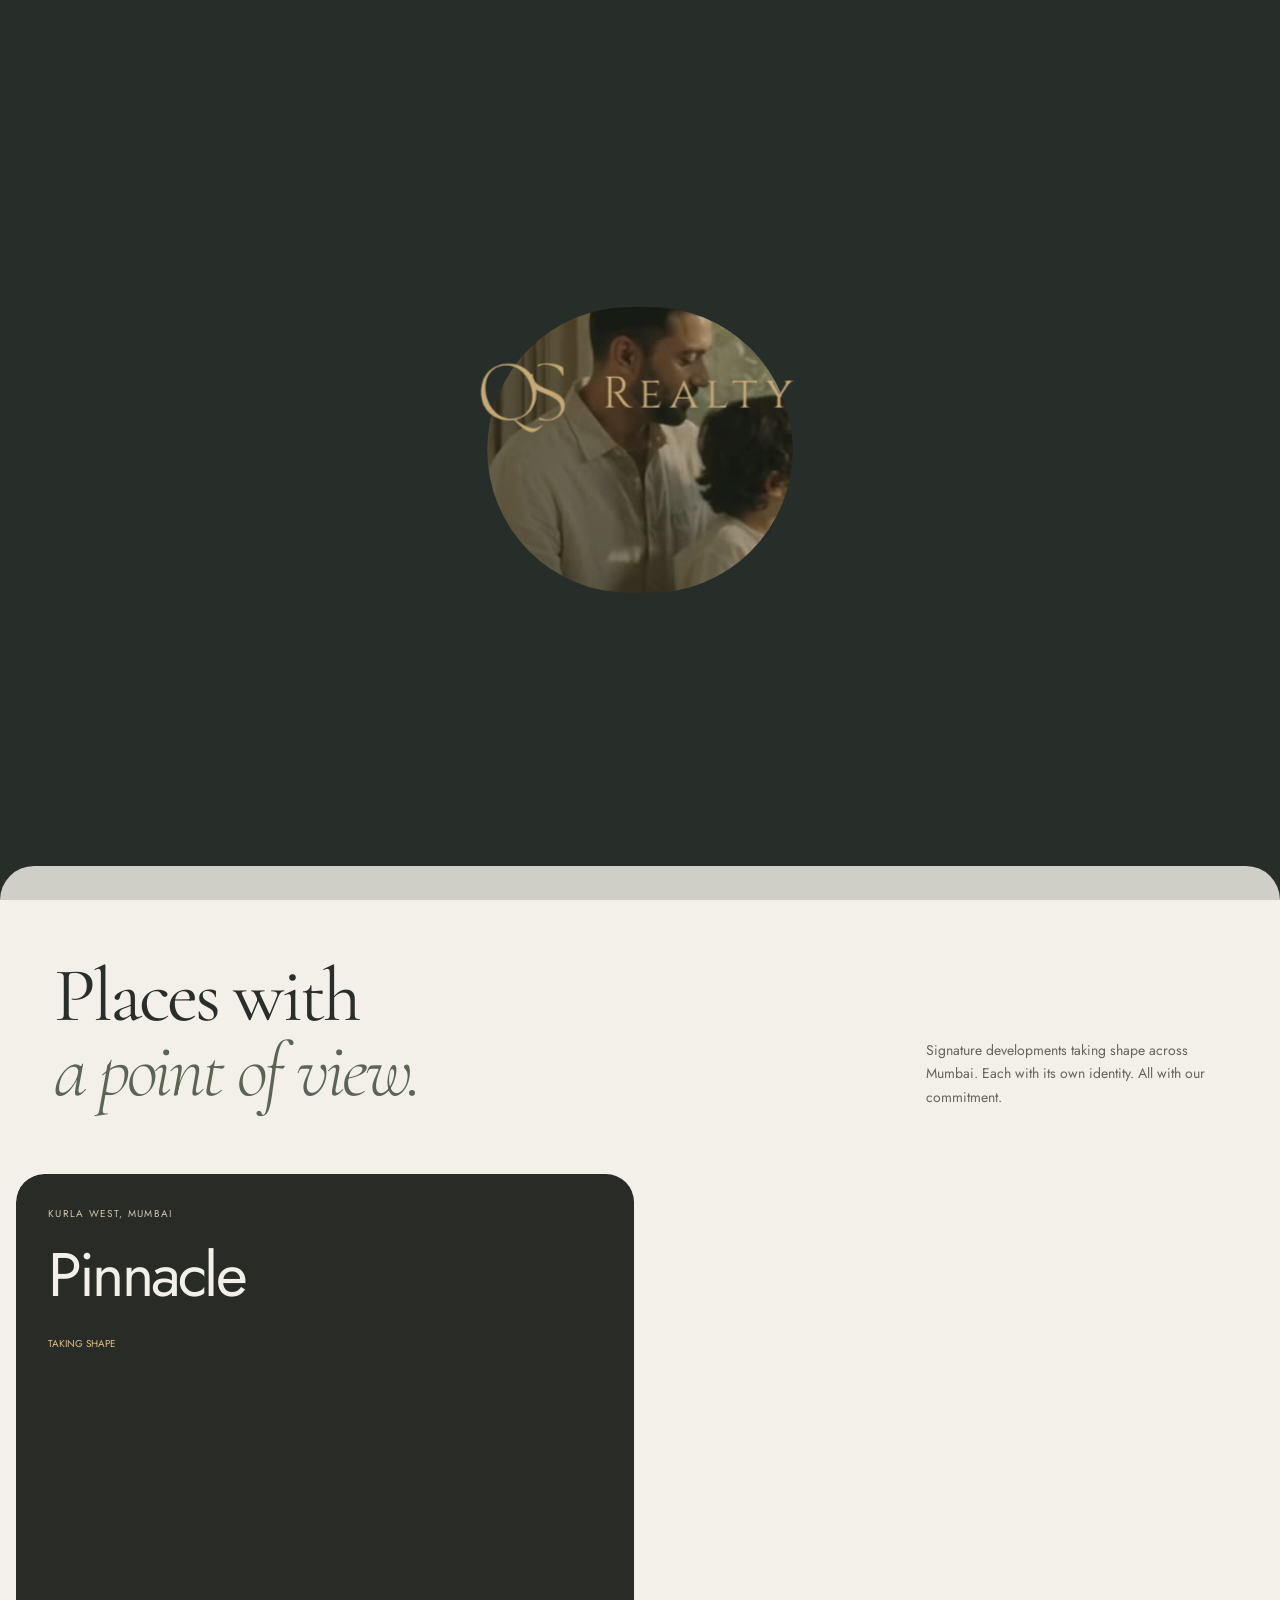
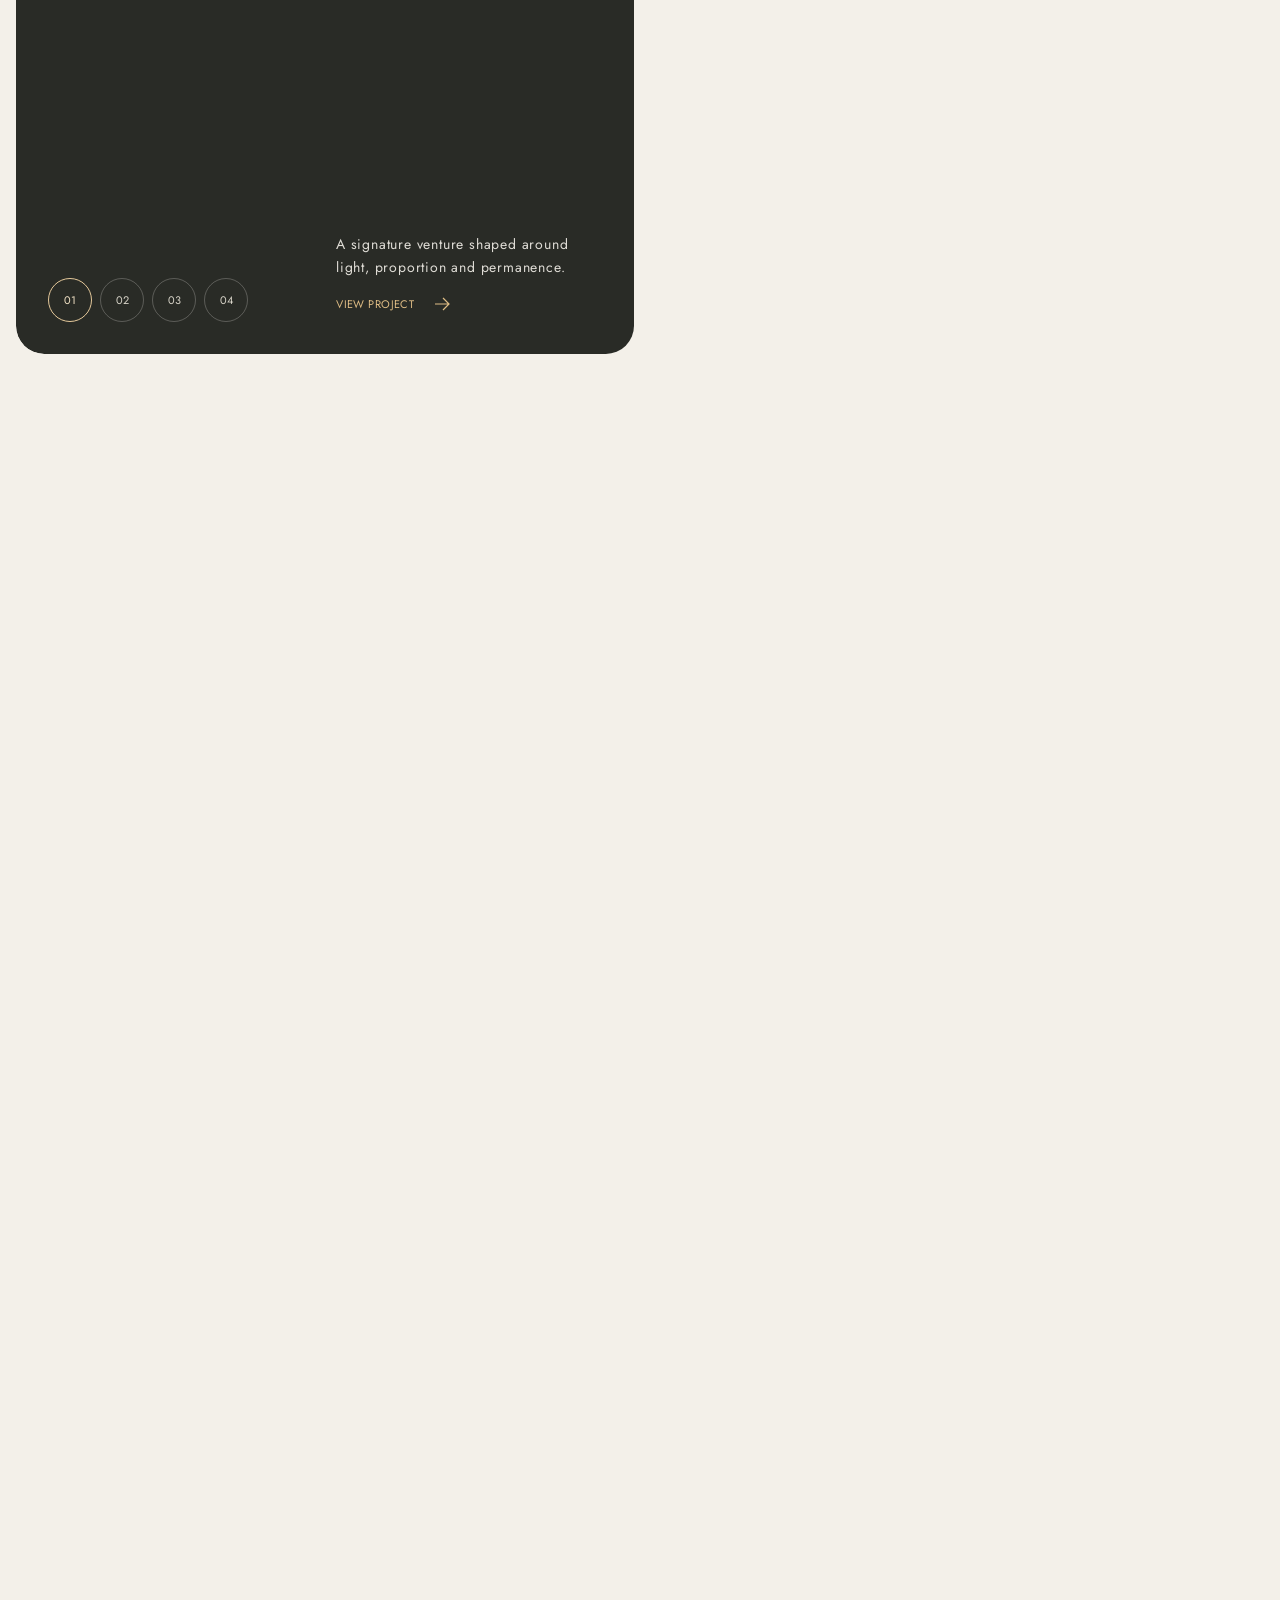
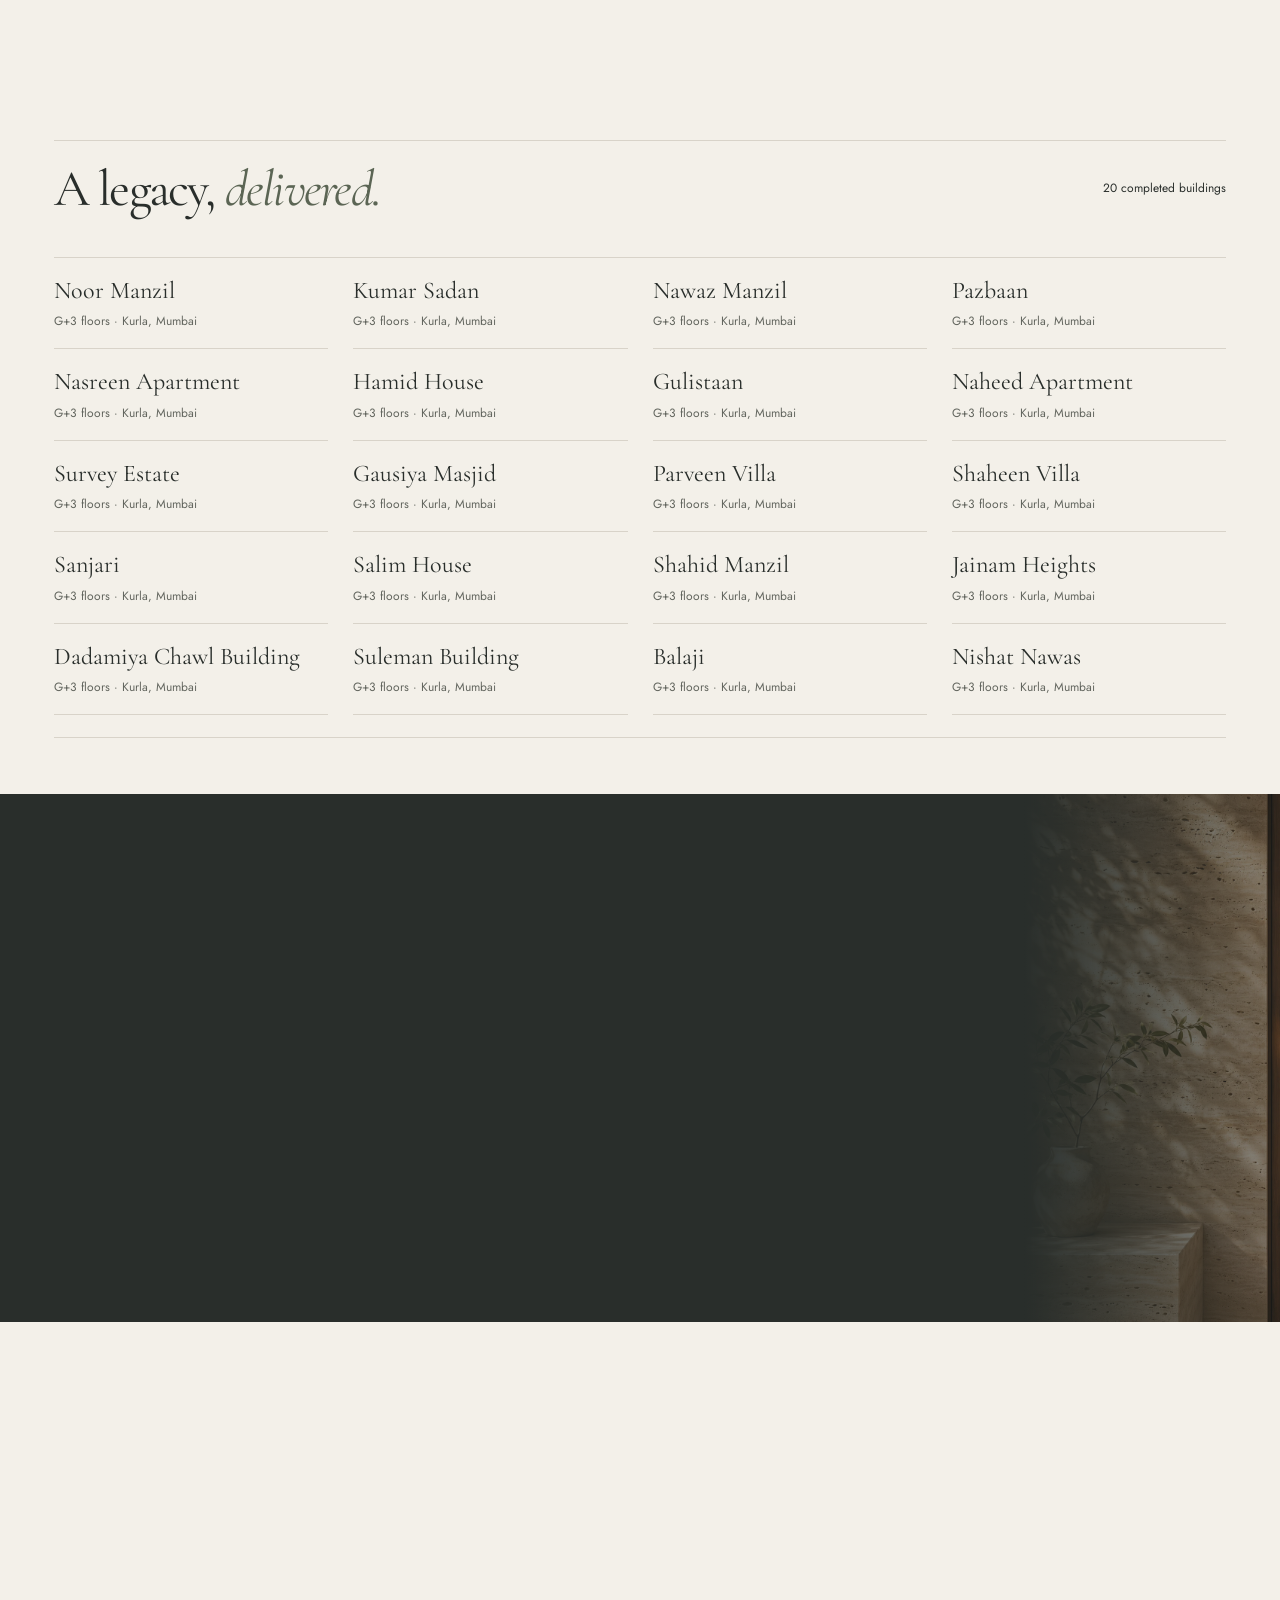
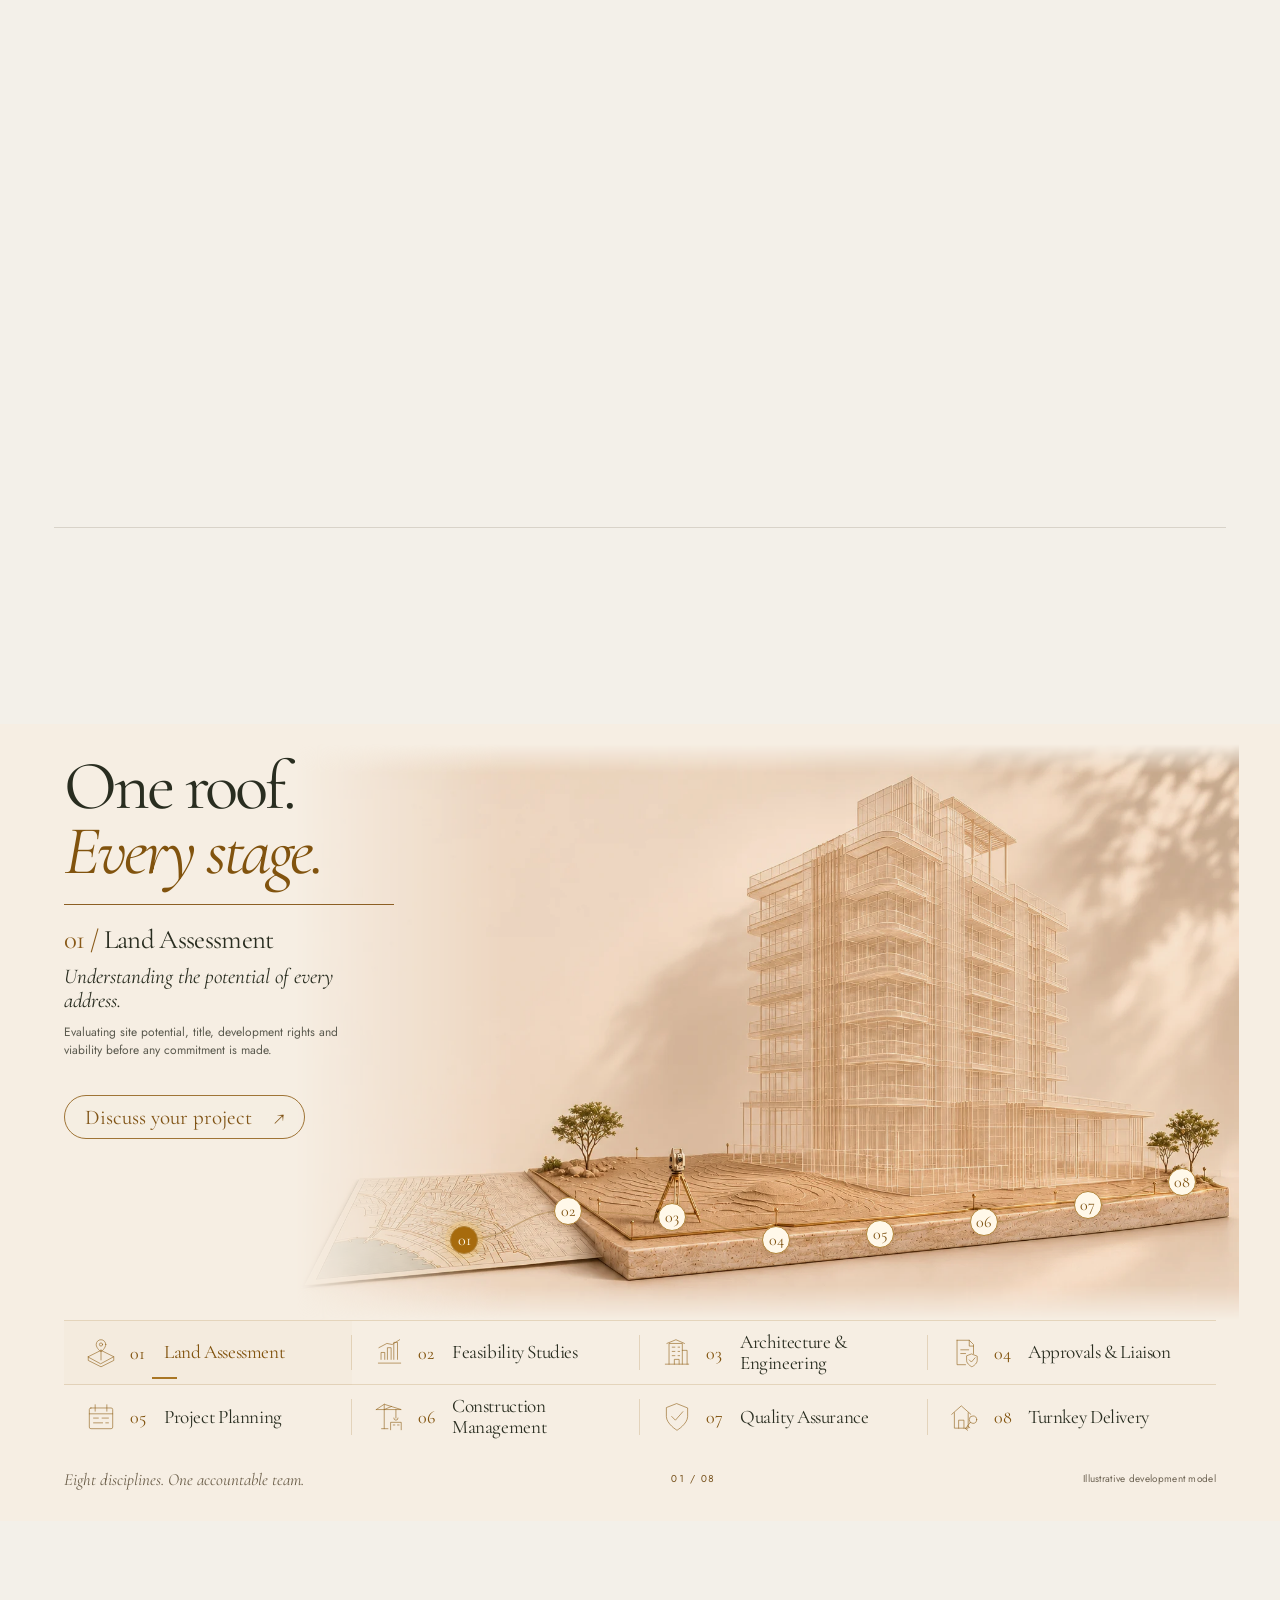
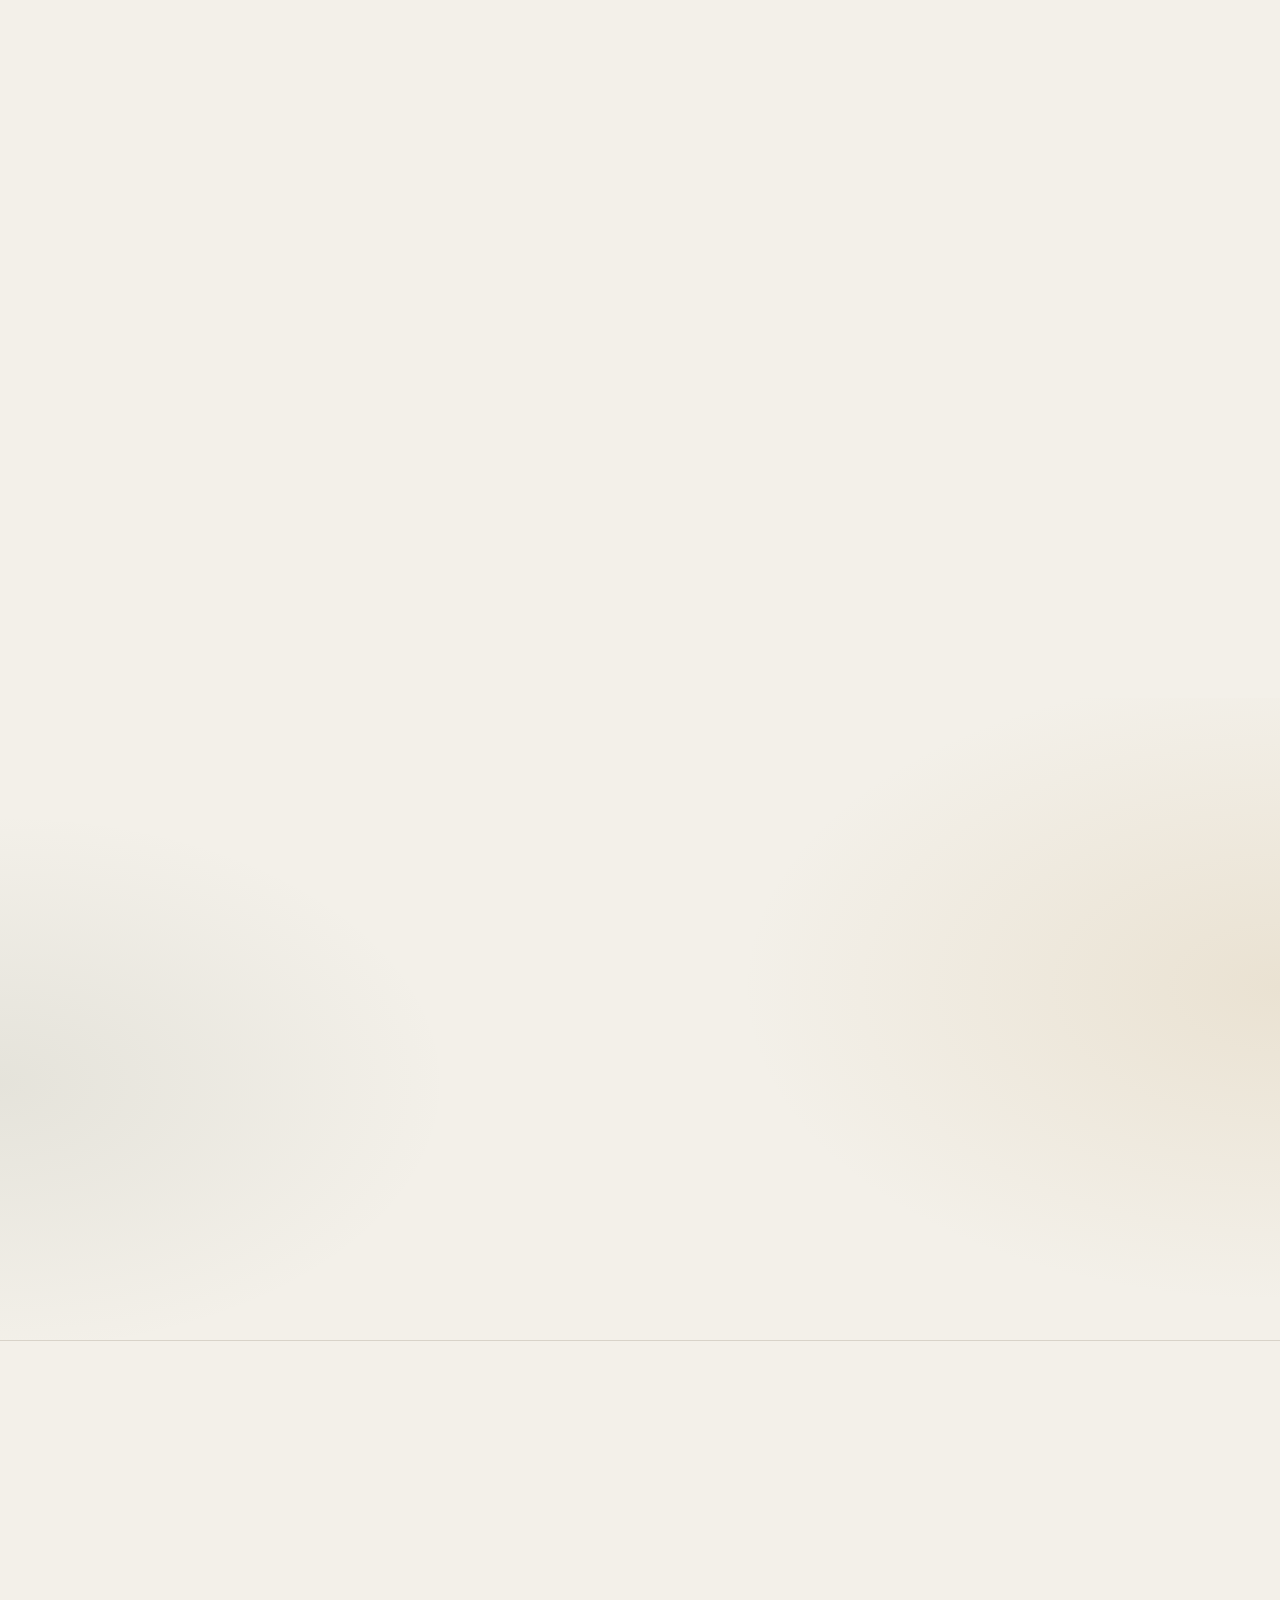
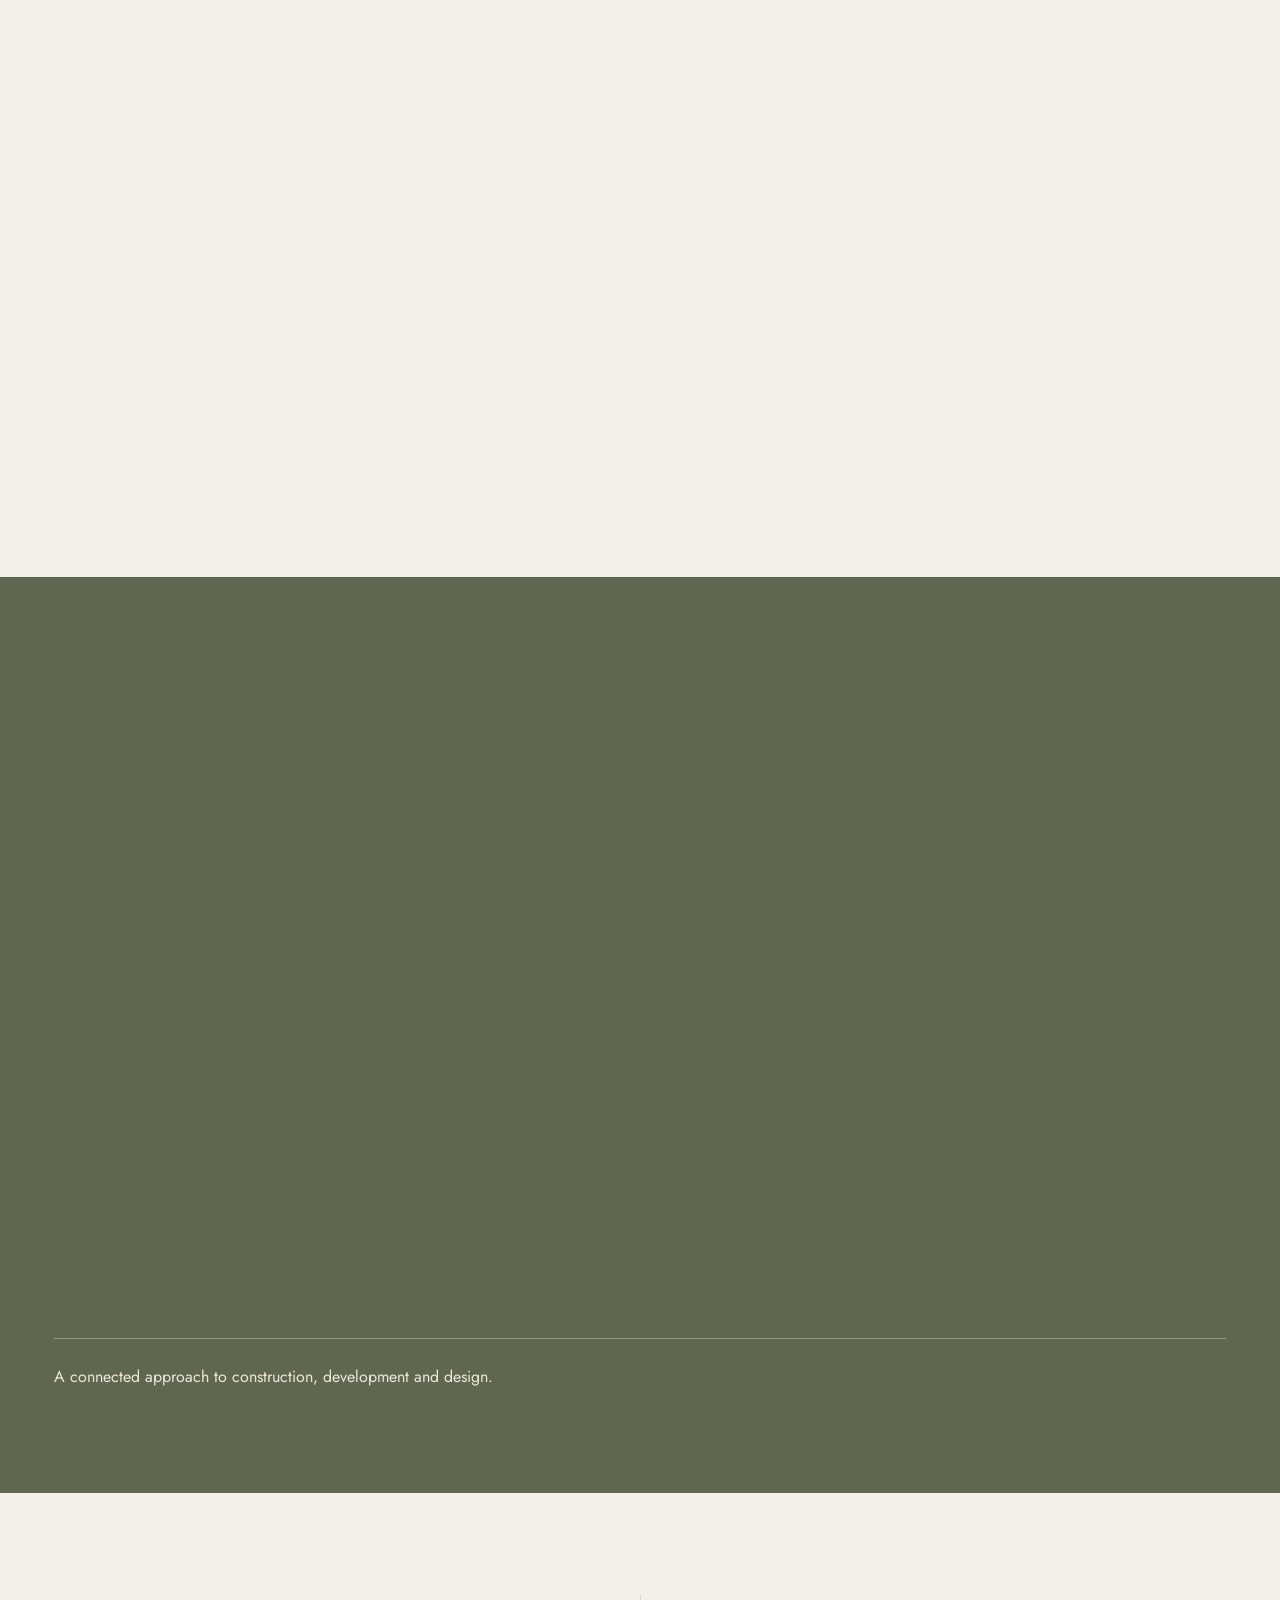
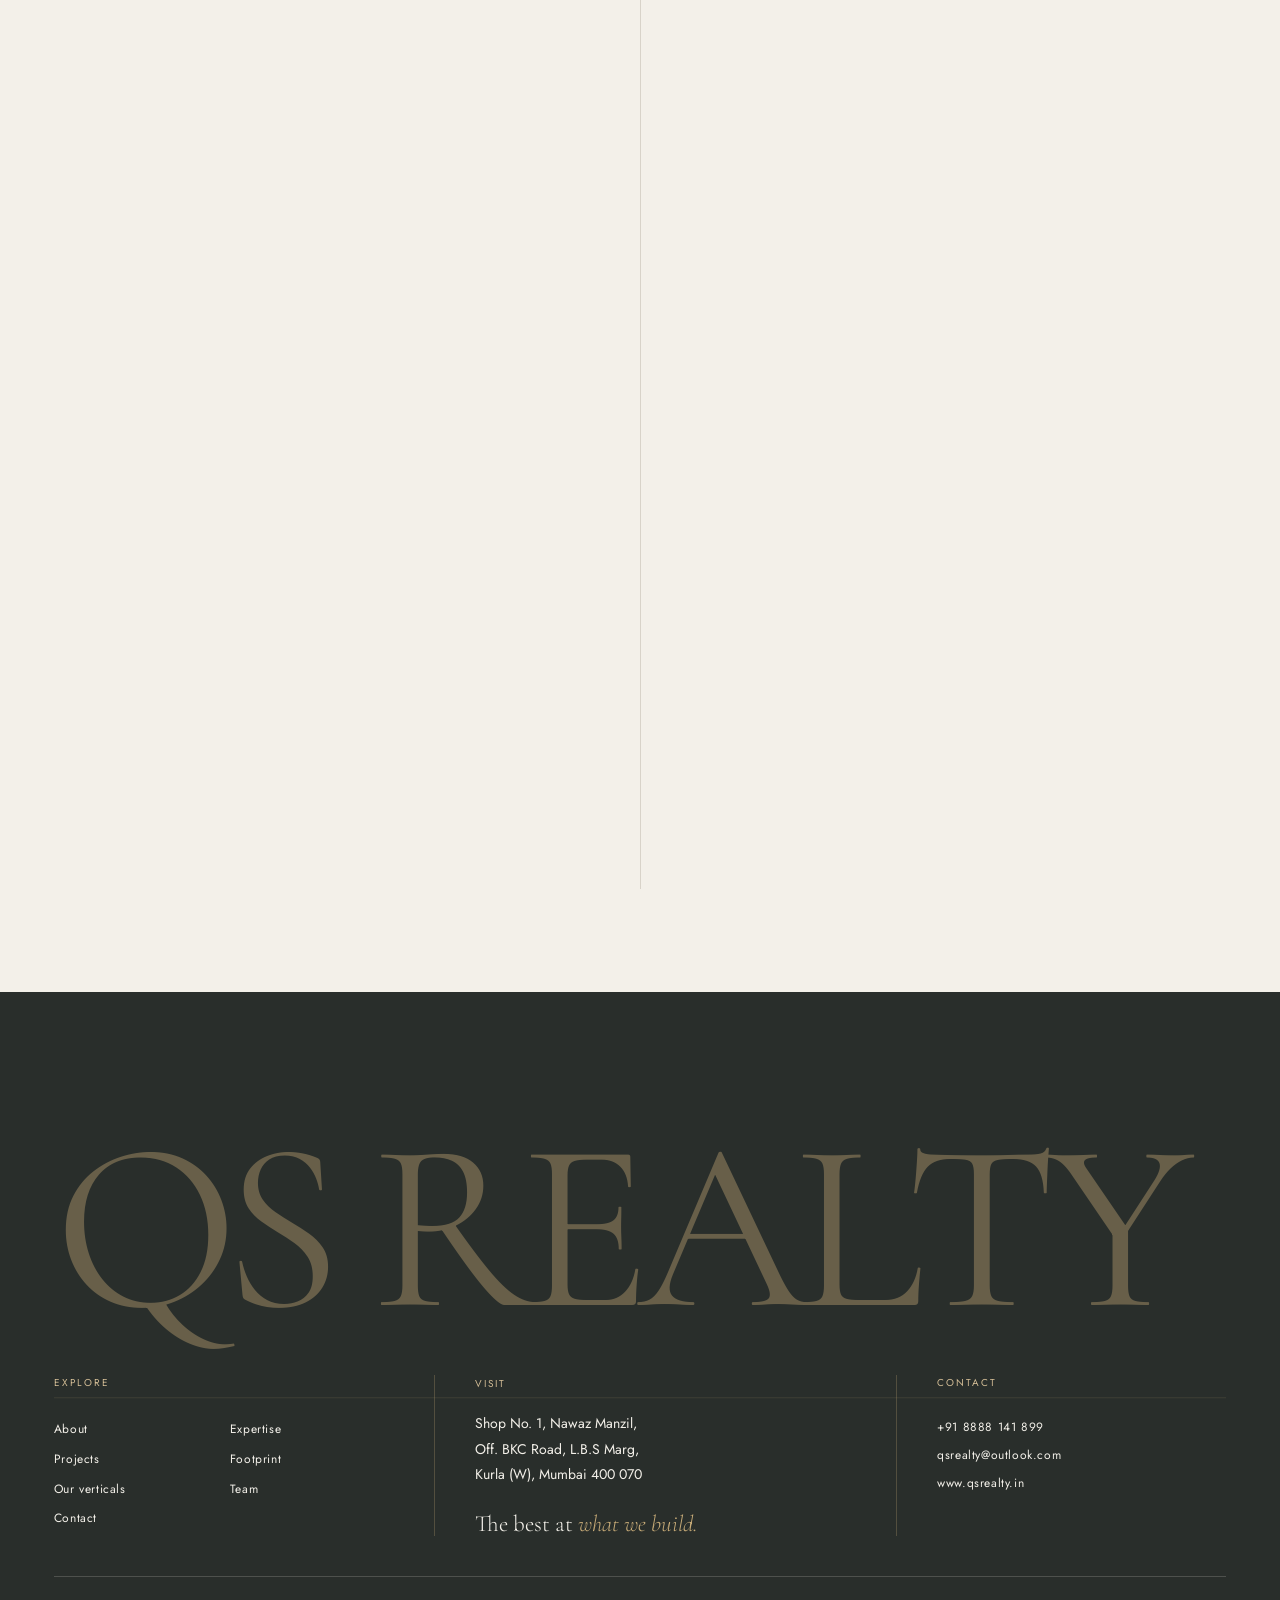
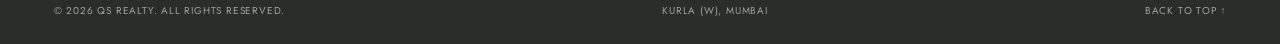
==== commit 2c7cb17a: "Bring the loader and project transition to phones and tablets Phones and tablets now play the same i" ====
--- a/index.html
+++ b/index.html
@@ -17,7 +17,7 @@
   <link href="https://fonts.googleapis.com/css2?family=Cinzel:wght@400;500&family=Cormorant+Garamond:ital,wght@0,300;0,400;0,500;1,300;1,400&family=Jost:wght@300;400;500&display=swap" rel="stylesheet" />
   <link rel="preload" as="image" href="assets/client/video/hero-family-home-poster.jpg?v=20261117-1" />
   <link rel="stylesheet" href="css/style.css?v=20261118-3" />
-<link rel="stylesheet" href="css/premium.css?v=20261118-8" />
+<link rel="stylesheet" href="css/premium.css?v=20261118-9" />
   <link rel="stylesheet" href="css/expertise-atelier.css?v=20261117-1">
   <link rel="stylesheet" href="css/project-story.css?v=20261113-2" />
 </head>
@@ -485,7 +485,7 @@
   <script src="js/projects-render.js?v=20261118-1"></script>
   <script src="js/project-story.js?v=20261113-2"></script>
   <script src="js/main.js?v=20261116-4"></script>
-<script src="js/premium.js?v=20261118-7"></script>
+<script src="js/premium.js?v=20261118-9"></script>
 <script src="js/expertise-atelier.js?v=20261117-1"></script>
 </body>
 </html>
--- a/css/premium.css
+++ b/css/premium.css
@@ -532,12 +532,7 @@
  .premium-home .menu__list a{font-size:32px}
 }
 
-/* The phone brand dissolve runs without waiting for the JavaScript bundle or video. */
-@keyframes mobile-brand-entry{from{opacity:1;visibility:visible}to{opacity:0;visibility:hidden}}
-@media(max-width:999px),(pointer:coarse){
- .premium-home .preloader{pointer-events:none;animation:mobile-brand-entry .65s ease-out forwards}
- .premium-home .preloader__count,.premium-home .preloader__rule{display:none}
-}
+/* Phones and tablets play the same loader as desktop (see playEntry in js/premium.js). */
 @media(max-width:767px){.premium-home .field--date input{color-scheme:light}}
 
 /* A shorter touch-driven version of the desktop image-to-type sequence. */
@@ -752,3 +747,20 @@
  .contact__map .fmap-pin__name{opacity:1}
  .fmap__directions{left:12px;top:12px;bottom:auto;height:44px;padding:0 16px}
 }
+/* Projects on phones: the pinned conveyor is stacked. The image slot sits above the details slot,
+   and the script moves the cards between the two (see projectMotion in js/premium.js). */
+@media(max-width:767px){
+ .project-stage.is-stacked .project-deck{height:calc(100svh - 96px);min-height:440px;border-radius:18px}
+ .project-stage.is-stacked .project-portal__slide{inset:0 0 auto 0;width:auto;height:calc(44% - 5px);border-radius:18px;will-change:transform,height}
+ .project-stage.is-stacked .venture .venture__copy{left:0;right:0;width:auto;top:calc(44% + 5px);bottom:0;min-height:0;border-radius:18px;padding:20px 22px;gap:12px}
+ .project-stage.is-stacked .venture h3,.project-stage.is-stacked .venture:first-child h3{font-size:clamp(30px,8.8vw,40px);margin:8px 0}
+ .project-stage.is-stacked .venture__bottom{display:grid;grid-template-columns:auto 1fr;align-items:center;gap:12px 10px}
+ .project-stage.is-stacked .venture__details{display:contents}
+ .project-stage.is-stacked .venture__details .venture__summary{grid-column:1/-1;grid-row:1;max-width:none;font-size:13.5px;line-height:1.55;display:-webkit-box;-webkit-box-orient:vertical;-webkit-line-clamp:3;overflow:hidden}
+ .project-stage.is-stacked .project-dots{grid-row:2;grid-column:1;gap:5px;align-self:center}
+ .project-stage.is-stacked .project-dots button{width:40px;height:40px}
+ .project-stage.is-stacked .venture__bottom .btn-arrow{grid-row:2;grid-column:2;justify-self:end;gap:10px;padding:0;letter-spacing:.02em}
+}
+@media(max-width:767px) and (max-height:640px){
+ .project-stage.is-stacked .venture__details .venture__summary{-webkit-line-clamp:2}
+}
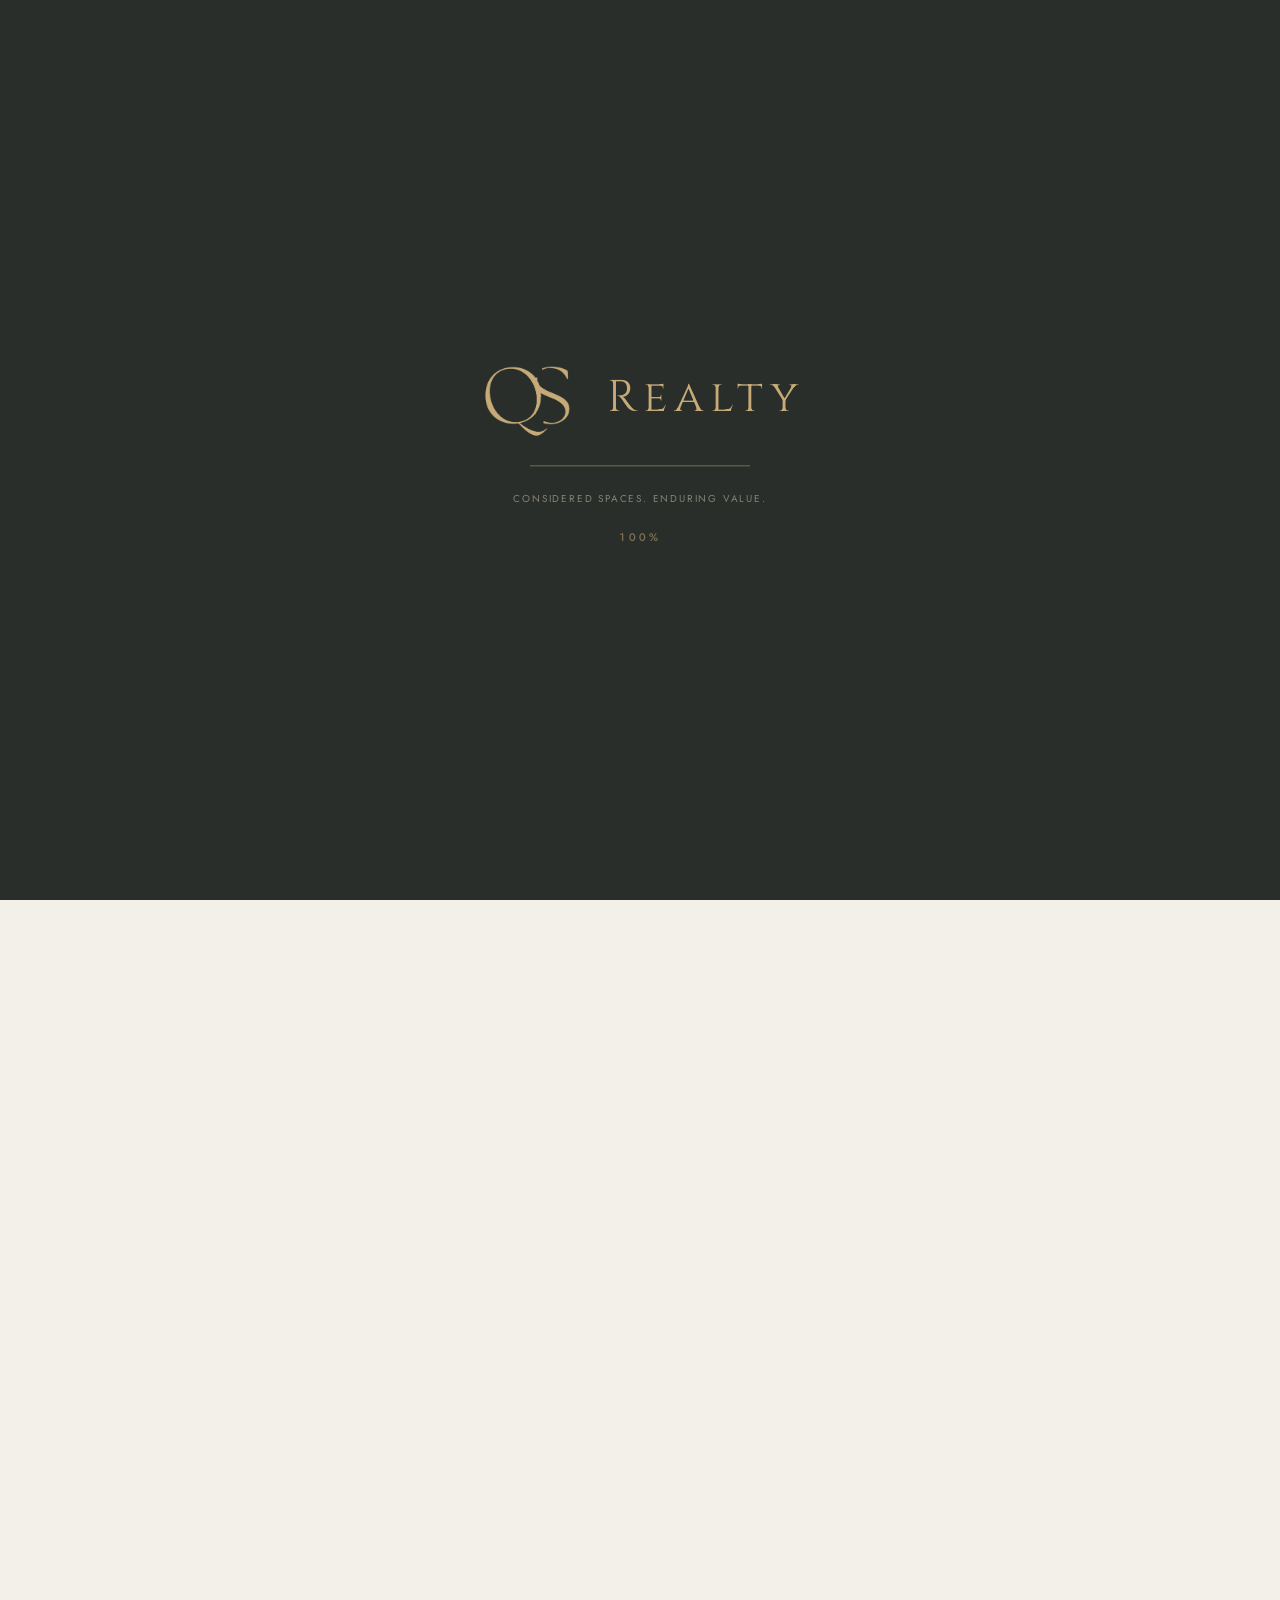
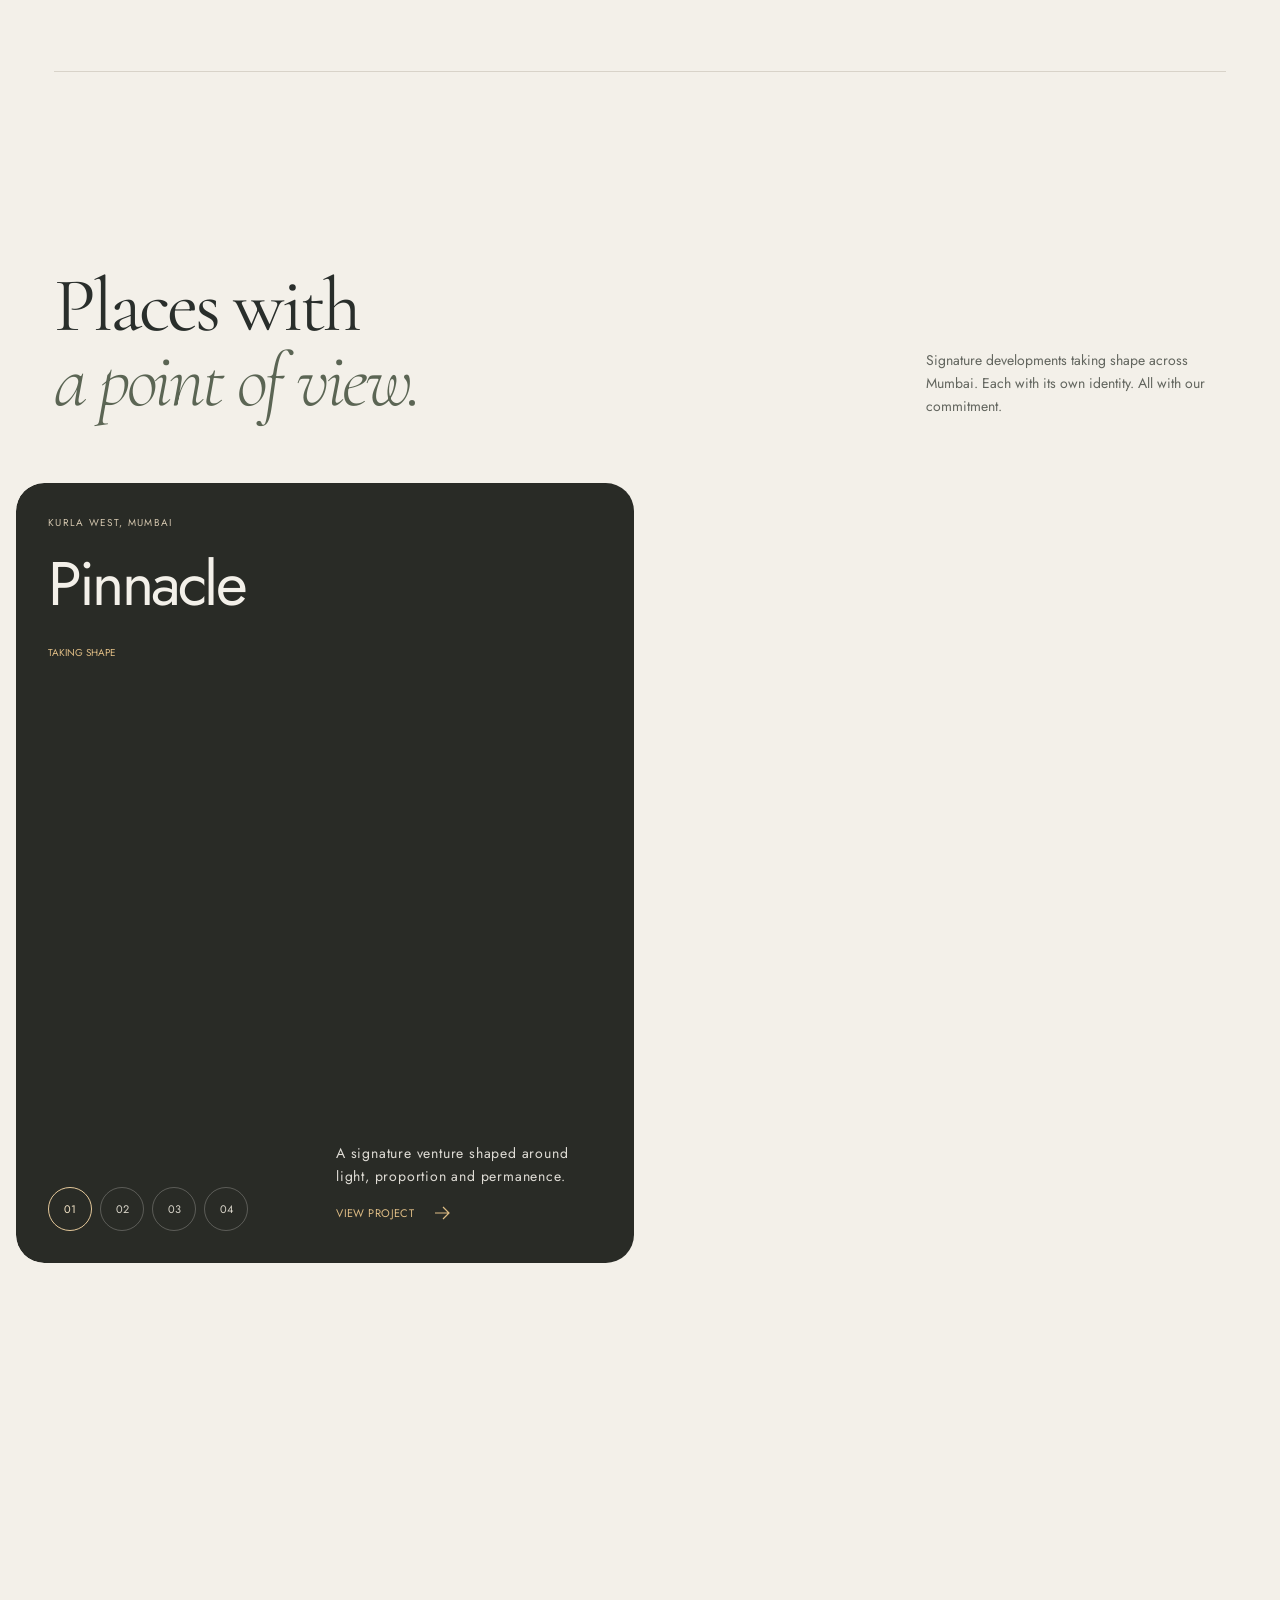
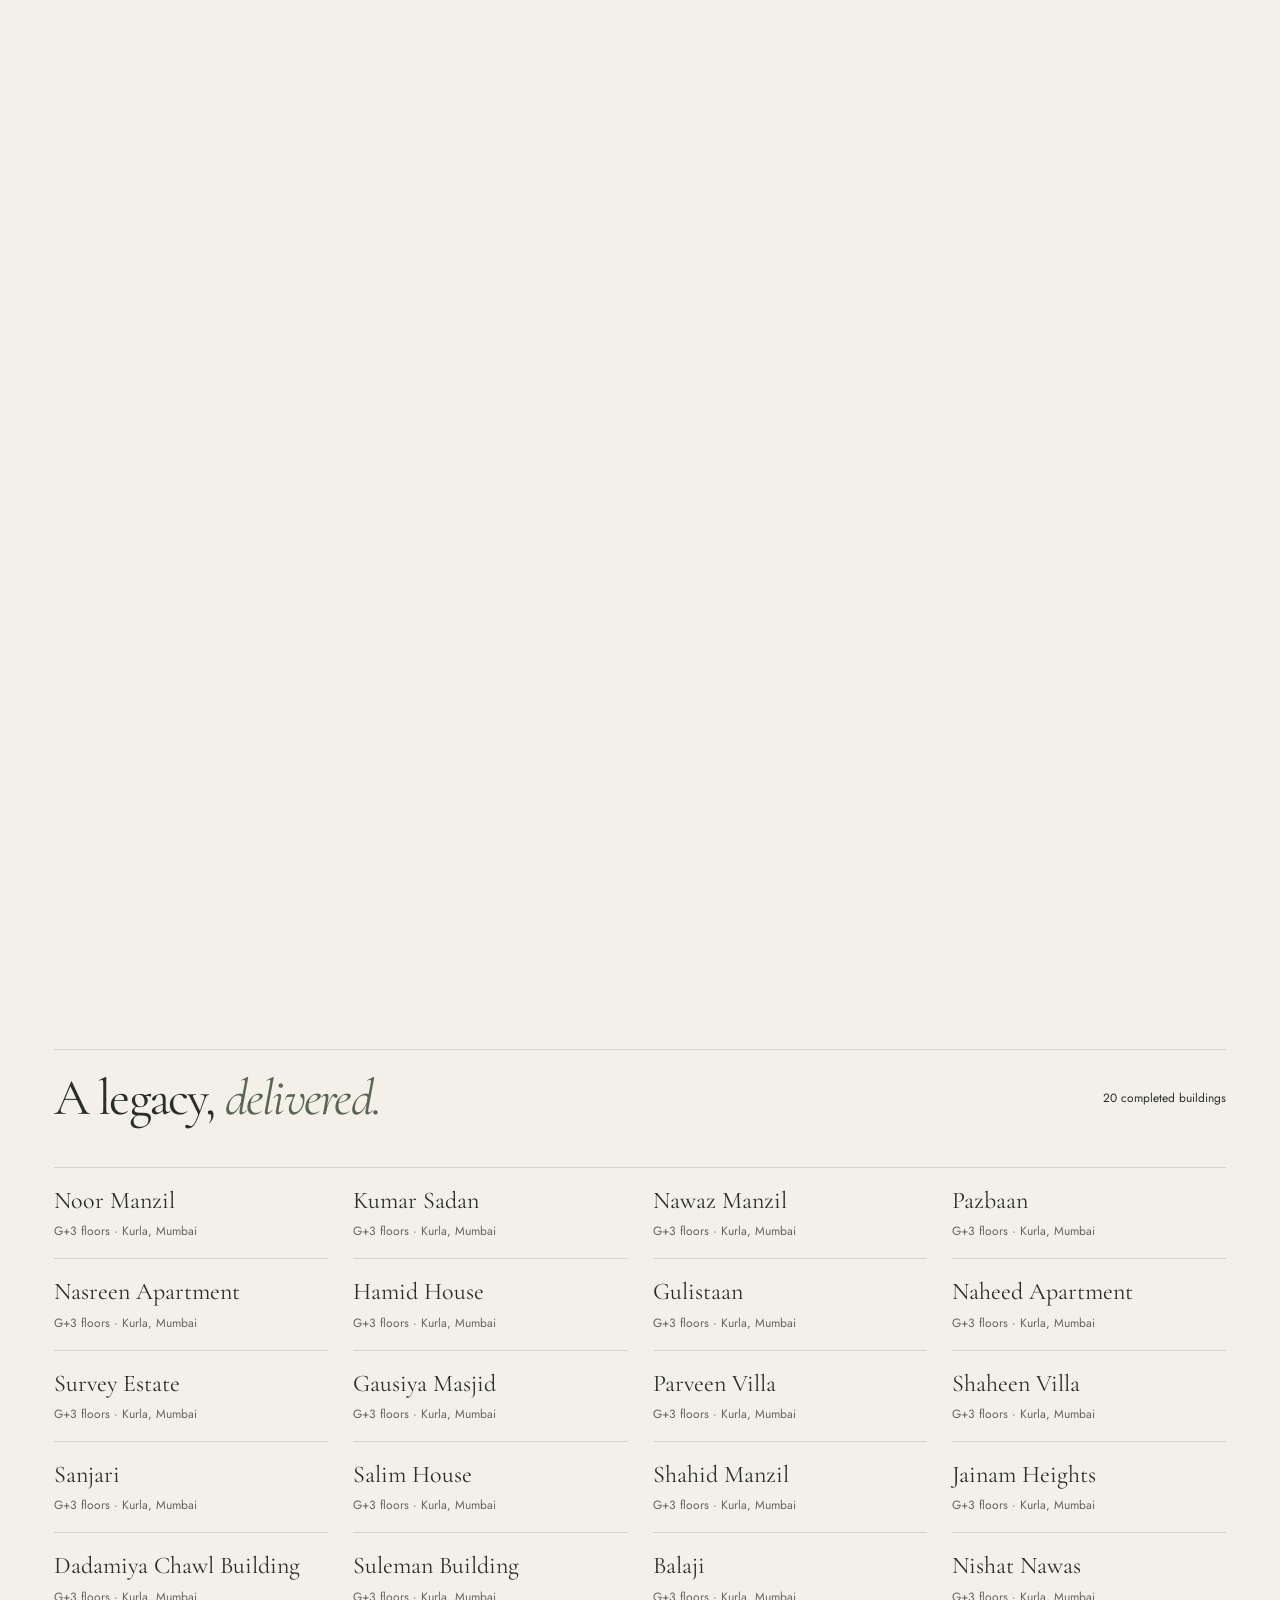
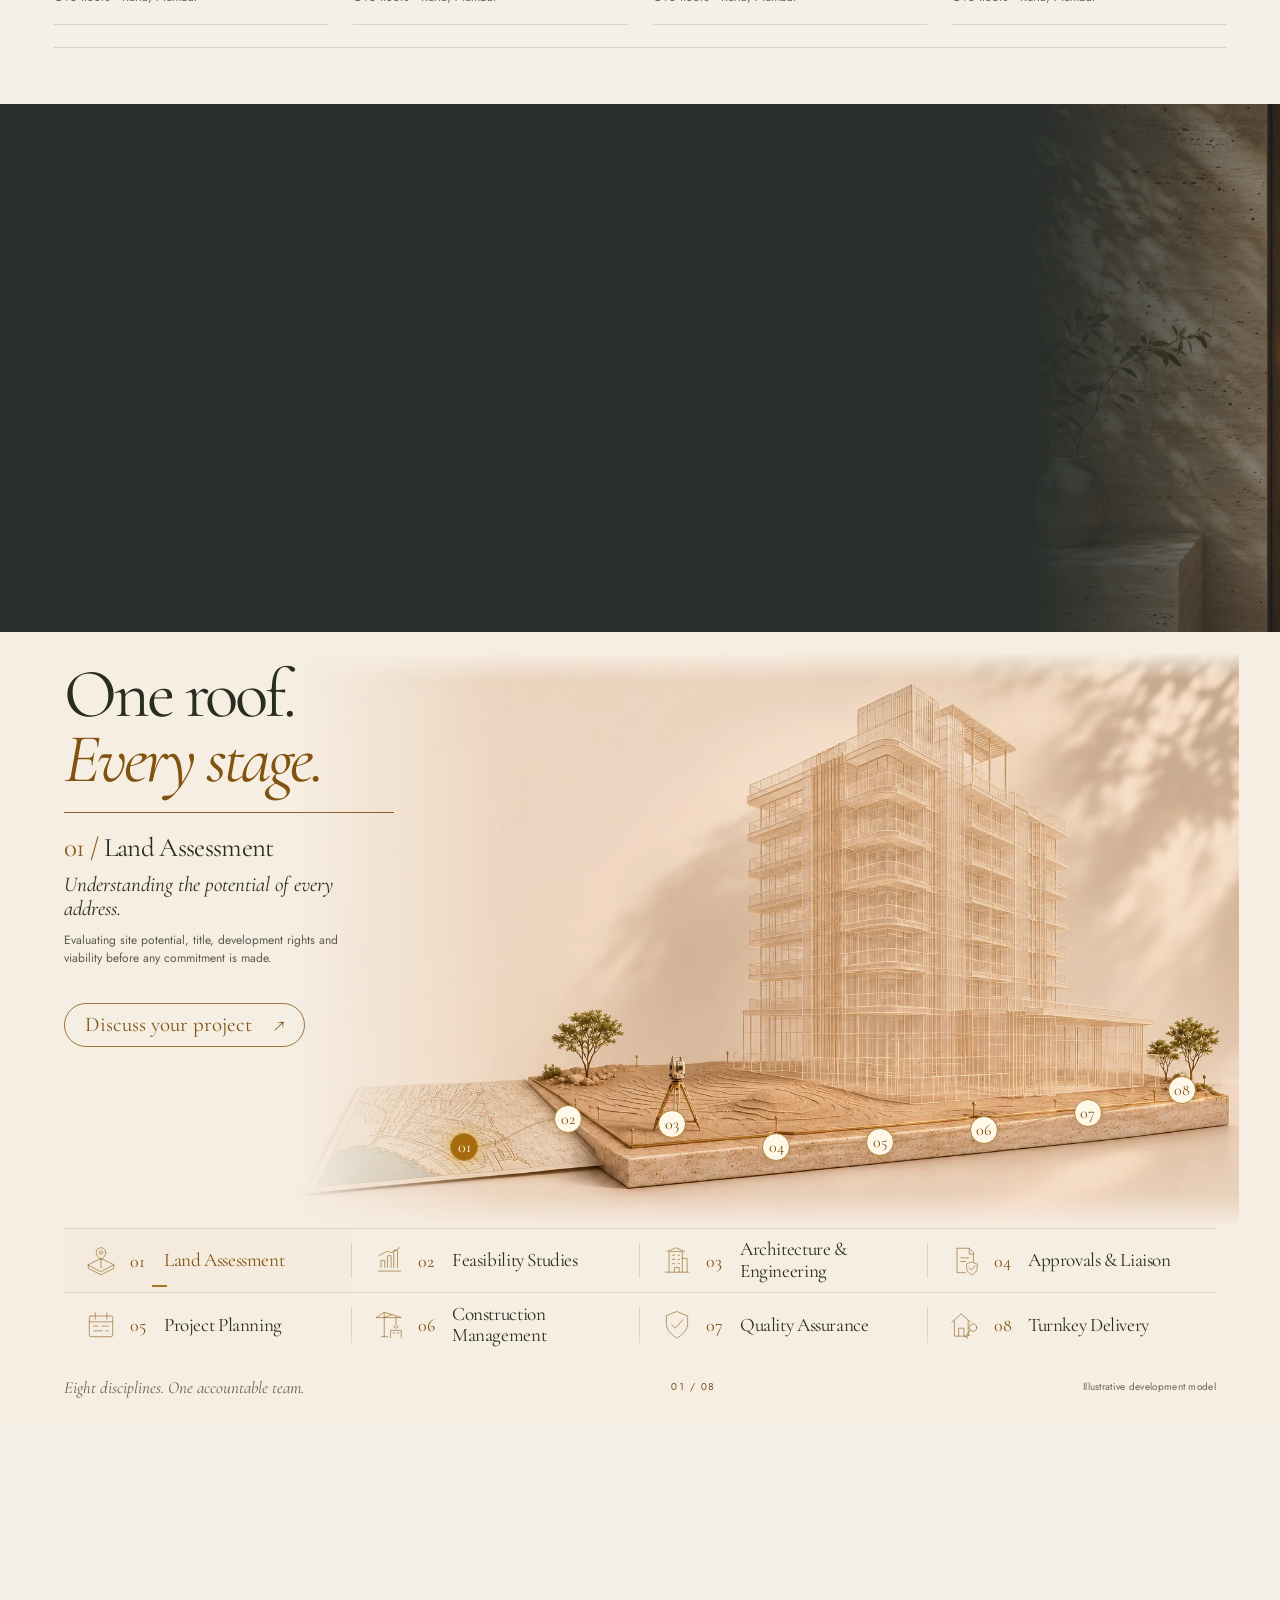
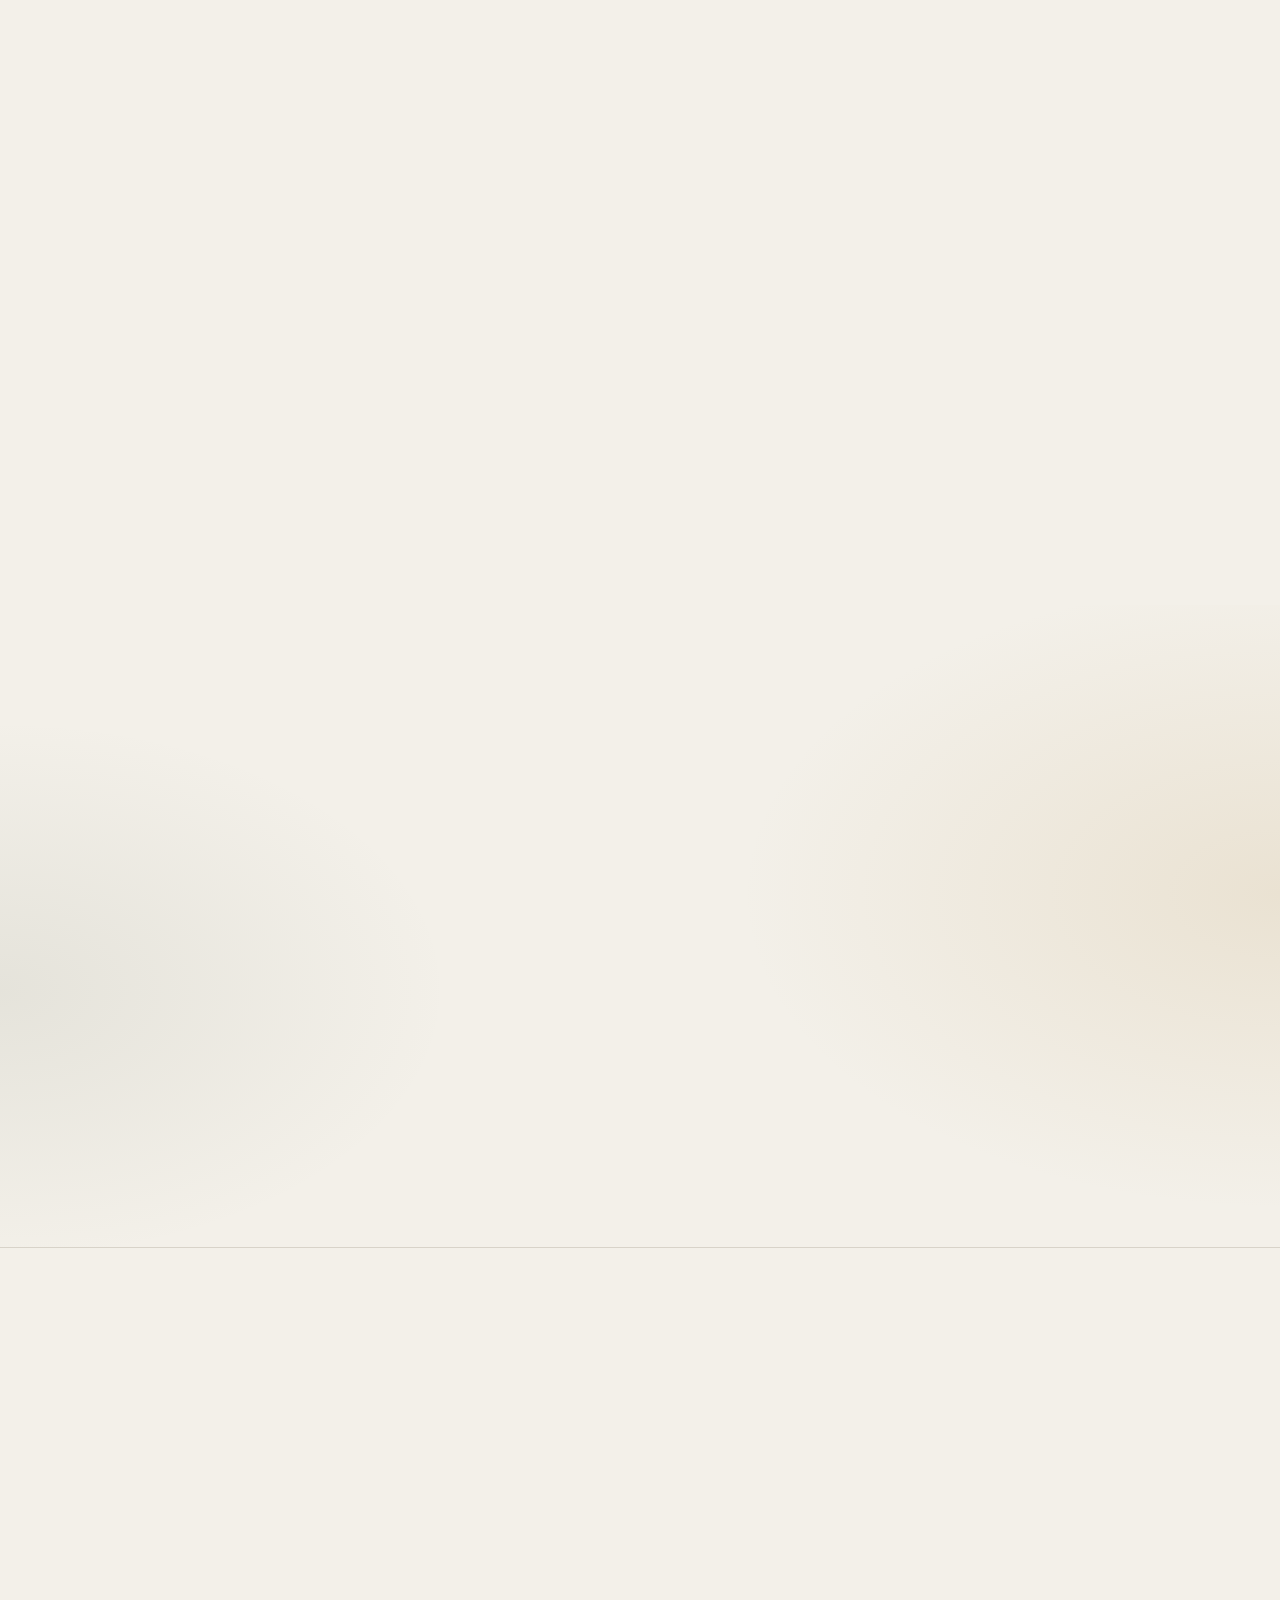
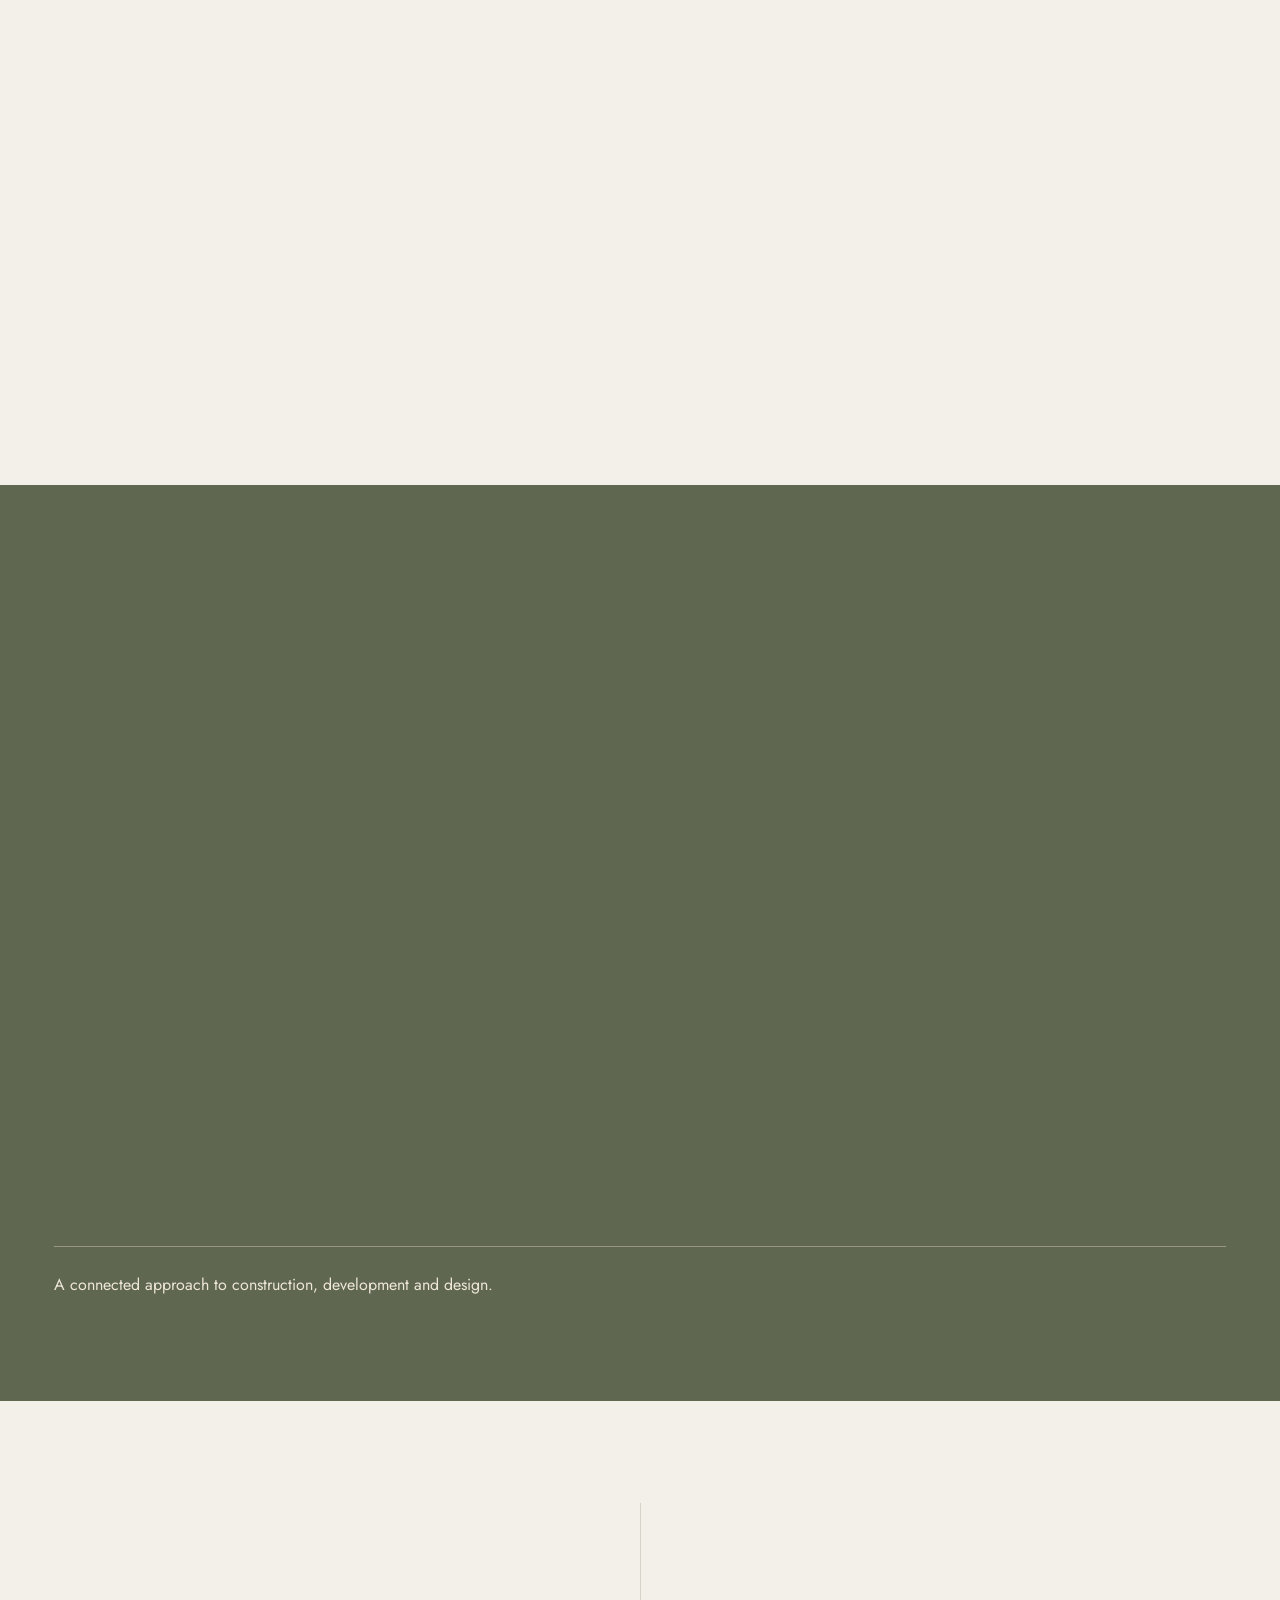
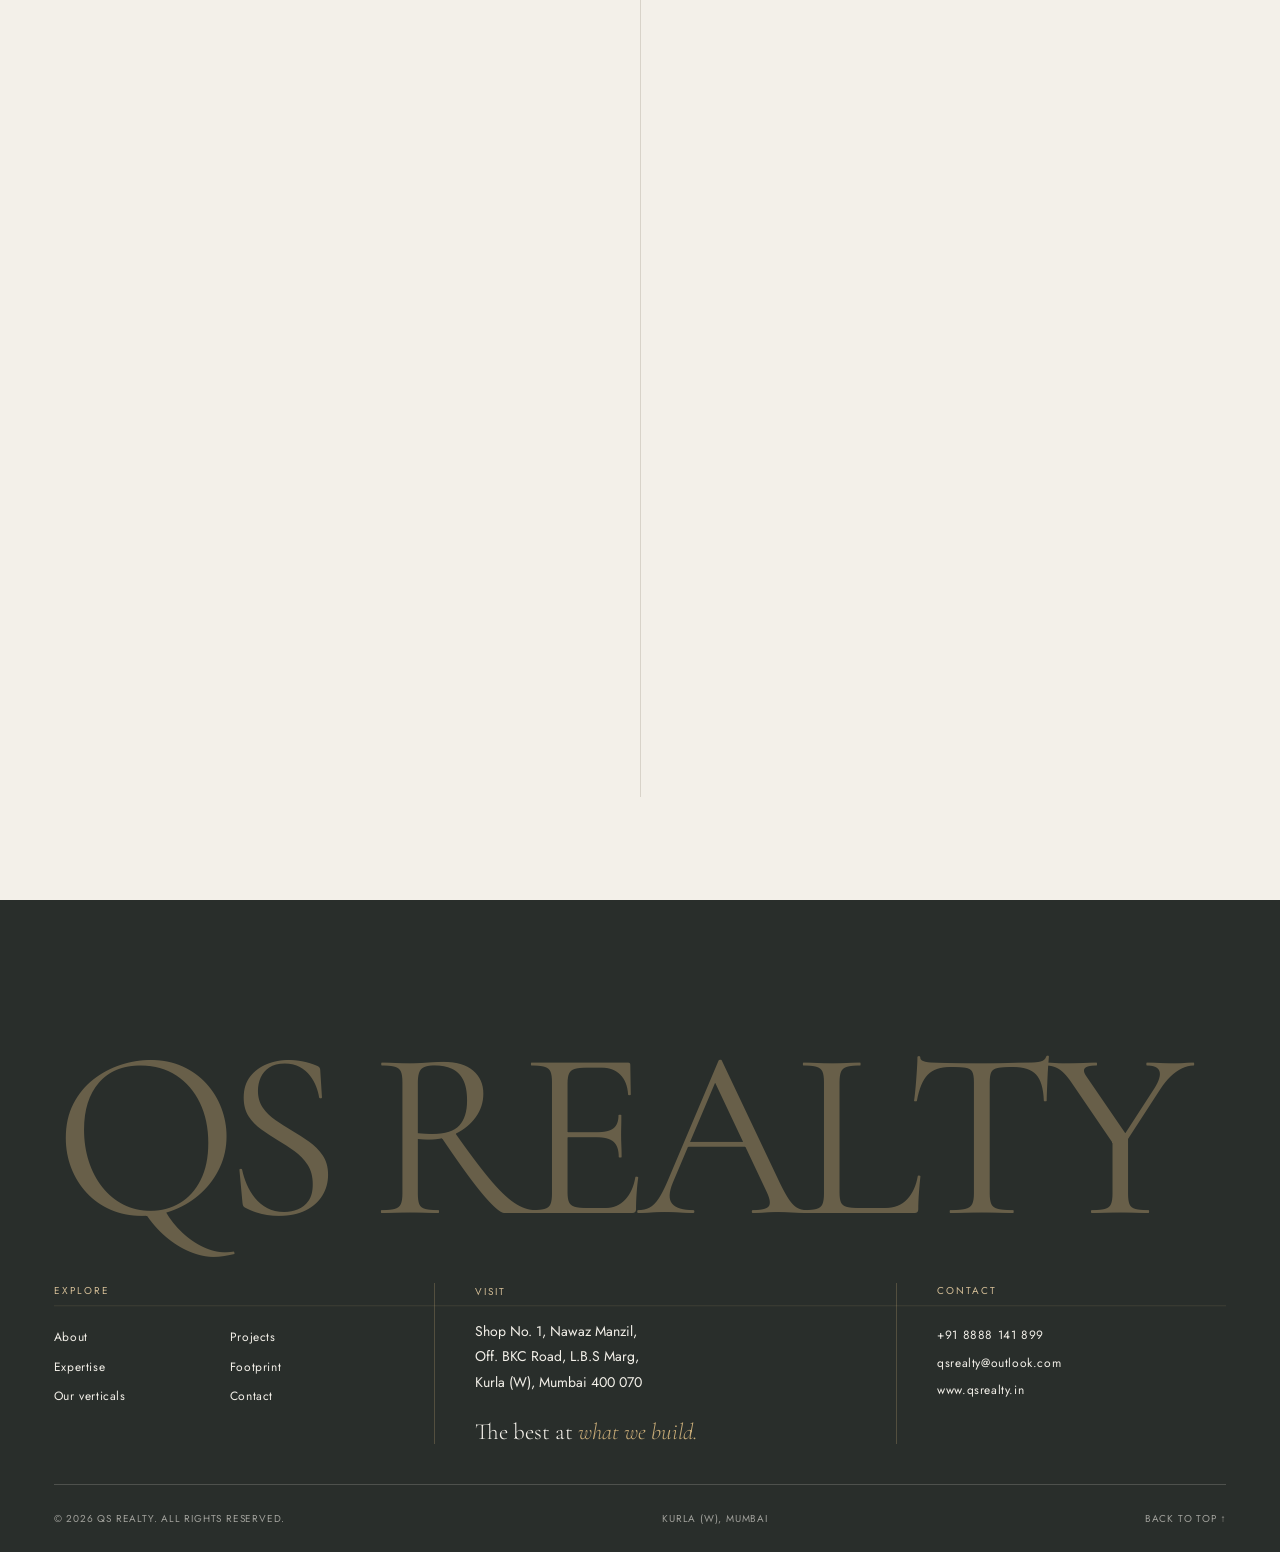
==== commit 5ebfafc4: "Reorder the navigation and lead the home page with About The navigation is now About, Projects, Expe" ====
--- a/index.html
+++ b/index.html
@@ -17,12 +17,12 @@
   <link href="https://fonts.googleapis.com/css2?family=Cinzel:wght@400;500&family=Cormorant+Garamond:ital,wght@0,300;0,400;0,500;1,300;1,400&family=Jost:wght@300;400;500&display=swap" rel="stylesheet" />
   <link rel="preload" as="image" href="assets/client/video/hero-family-home-poster.jpg?v=20261117-1" />
   <link rel="stylesheet" href="css/style.css?v=20261118-3" />
-<link rel="stylesheet" href="css/premium.css?v=20261118-9" />
+<link rel="stylesheet" href="css/premium.css?v=20261118-10" />
   <link rel="stylesheet" href="css/expertise-atelier.css?v=20261117-1">
   <link rel="stylesheet" href="css/project-story.css?v=20261113-2" />
 </head>
 <body class="premium-home">
-<a class="skip-link" href="#projects">Skip to content</a>
+<a class="skip-link" href="#about">Skip to content</a>
 
   <!-- ============ PRELOADER ============ -->
   <div class="preloader" aria-hidden="true">
@@ -47,9 +47,8 @@
     </a>
     <nav class="header__nav" aria-label="Primary">
       <a href="#about" class="nav-link">About</a>
-      <a href="#team" class="nav-link">Team</a>
+      <a href="#projects" class="nav-link">Projects</a>
       <a href="#services" class="nav-link">Expertise</a>
-      <a href="#projects" class="nav-link">Projects</a>
       <a href="#footprint" class="nav-link">Footprint</a>
     </nav>
     <div class="header__actions">
@@ -67,13 +66,12 @@
     <div class="menu__inner" data-lenis-prevent>
       <ol class="menu__list">
         <li><a href="#about"><i>01</i><span>About</span></a></li>
-        <li><a href="#team"><i>02</i><span>Team</span></a></li>
+        <li><a href="#projects"><i>02</i><span>Projects</span></a></li>
         <li><a href="#services"><i>03</i><span>Expertise</span></a></li>
-        <li><a href="#projects"><i>04</i><span>Projects</span></a></li>
-        <li><a href="#philosophy"><i>05</i><span>Vision</span></a></li>
-        <li><a href="#footprint"><i>06</i><span>Footprint</span></a></li>
-        <li><a href="#verticals"><i>07</i><span>Our verticals</span></a></li>
-        <li><a href="#contact"><i>08</i><span>Contact</span></a></li>
+        <li><a href="#philosophy"><i>04</i><span>Vision</span></a></li>
+        <li><a href="#footprint"><i>05</i><span>Footprint</span></a></li>
+        <li><a href="#verticals"><i>06</i><span>Our verticals</span></a></li>
+        <li><a href="#contact"><i>07</i><span>Contact</span></a></li>
       </ol>
       <div class="menu__aside">
         <p class="eyebrow">Main Office</p>
@@ -104,10 +102,55 @@
 
       <div class="hero__bottom">
         <div class="hero__intro"><p class="hero__lead">Three decades of shaping Mumbai’s skyline.</p><a class="hero__project-link" href="#projects">Explore our projects <span aria-hidden="true">↗</span></a></div>
-        <a href="#projects" class="scroll-cue" aria-label="Scroll to content">
+        <a href="#about" class="scroll-cue" aria-label="Scroll to content">
           <span class="scroll-cue__line"></span>
           <span>Scroll to explore</span>
         </a>
+      </div>
+    </section>
+
+    <!-- ============ TEAM ============ -->
+    <section class="team section" id="about">
+      <div class="container team__grid">
+        <div class="team__intro" id="team">
+            <h2 class="team__title reveal-lines"><span class="line"><span>The people</span></span><span class="line"><span>behind</span></span><span class="line"><span><em>every build.</em></span></span></h2>
+            <p class="team__lede reveal-up">Leadership, design and site execution — one in-house team, accountable from the first drawing to the final key.</p>
+            <div class="team__about">
+              <p class="team__about-lead">For over three decades, we have been a trusted name in construction and real estate development — delivering projects defined by precision, quality and innovation.</p>
+              <p>Our in-house team brings design, approvals and execution together, creating enduring spaces with integrity and care.</p>
+            </div>
+          </div>
+
+        <div class="team__main">
+          <div class="team__leaders">
+            <article class="leader reveal-up">
+              <div class="leader__portrait"><img src="assets/client/team/Fahad portrait.png" alt="Fahad Quraishi, Managing Director at QS Realty" loading="lazy" decoding="async" width="504" height="588" /></div>
+              <div class="leader__caption"><h3>Fahad Quraishi</h3><p>Managing Director</p></div>
+            </article>
+            <article class="leader reveal-up">
+              <div class="leader__portrait"><img src="assets/client/team/Hamza portrait.png" alt="Hamza Shaikh, Managing Director at QS Realty" loading="lazy" decoding="async" width="503" height="589" /></div>
+              <div class="leader__caption"><h3>Hamza Shaikh</h3><p>Managing Director</p></div>
+            </article>
+          </div>
+
+          <div class="counsel reveal-up">
+            <p class="eyebrow">In-house counsel &amp; consultants</p>
+            <dl class="counsel__list">
+              <div><dt>Architect / L.S.</dt><dd>Allied Associates · Ateeq Syed · Yasin Shaikh</dd></div>
+              <div><dt>R.C.C. Consultants</dt><dd>ASC Associates · ACE Consultants</dd></div>
+              <div><dt>Legal</dt><dd>Lapwing Group</dd></div>
+            </dl>
+          </div>
+        </div>
+
+        <div class="team__aside">
+          <ul class="team__crew">
+            <li class="crew reveal-up"><span class="crew__avatar">AS</span><div><h3>Altaf Shaikh</h3><p>Project Head</p></div></li>
+            <li class="crew reveal-up"><span class="crew__avatar">AK</span><div><h3>Arvind Kadam</h3><p>Draughtsman</p></div></li>
+            <li class="crew reveal-up"><span class="crew__avatar">KS</span><div><h3>Kashif Shaikh</h3><p>Site Co-ordinator</p></div></li>
+            <li class="crew reveal-up"><span class="crew__avatar">SK</span><div><h3>Sohail Khan</h3><p>Office Co-ordinator</p></div></li>
+          </ul>
+        </div>
       </div>
     </section>
 
@@ -148,50 +191,6 @@
       </div>
     </section>
 
-    <!-- ============ TEAM ============ -->
-    <section class="team section" id="team">
-      <div class="container team__grid">
-        <div class="team__intro" id="about">
-            <h2 class="team__title reveal-lines"><span class="line"><span>The people</span></span><span class="line"><span>behind</span></span><span class="line"><span><em>every build.</em></span></span></h2>
-            <p class="team__lede reveal-up">Leadership, design and site execution — one in-house team, accountable from the first drawing to the final key.</p>
-            <div class="team__about">
-              <p class="team__about-lead">For over three decades, we have been a trusted name in construction and real estate development — delivering projects defined by precision, quality and innovation.</p>
-              <p>Our in-house team brings design, approvals and execution together, creating enduring spaces with integrity and care.</p>
-            </div>
-          </div>
-
-        <div class="team__main">
-          <div class="team__leaders">
-            <article class="leader reveal-up">
-              <div class="leader__portrait"><img src="assets/client/team/Fahad portrait.png" alt="Fahad Quraishi, Managing Director at QS Realty" loading="lazy" decoding="async" width="504" height="588" /></div>
-              <div class="leader__caption"><h3>Fahad Quraishi</h3><p>Managing Director</p></div>
-            </article>
-            <article class="leader reveal-up">
-              <div class="leader__portrait"><img src="assets/client/team/Hamza portrait.png" alt="Hamza Shaikh, Managing Director at QS Realty" loading="lazy" decoding="async" width="503" height="589" /></div>
-              <div class="leader__caption"><h3>Hamza Shaikh</h3><p>Managing Director</p></div>
-            </article>
-          </div>
-
-          <div class="counsel reveal-up">
-            <p class="eyebrow">In-house counsel &amp; consultants</p>
-            <dl class="counsel__list">
-              <div><dt>Architect / L.S.</dt><dd>Allied Associates · Ateeq Syed · Yasin Shaikh</dd></div>
-              <div><dt>R.C.C. Consultants</dt><dd>ASC Associates · ACE Consultants</dd></div>
-              <div><dt>Legal</dt><dd>Lapwing Group</dd></div>
-            </dl>
-          </div>
-        </div>
-
-        <div class="team__aside">
-          <ul class="team__crew">
-            <li class="crew reveal-up"><span class="crew__avatar">AS</span><div><h3>Altaf Shaikh</h3><p>Project Head</p></div></li>
-            <li class="crew reveal-up"><span class="crew__avatar">AK</span><div><h3>Arvind Kadam</h3><p>Draughtsman</p></div></li>
-            <li class="crew reveal-up"><span class="crew__avatar">KS</span><div><h3>Kashif Shaikh</h3><p>Site Co-ordinator</p></div></li>
-            <li class="crew reveal-up"><span class="crew__avatar">SK</span><div><h3>Sohail Khan</h3><p>Office Co-ordinator</p></div></li>
-          </ul>
-        </div>
-      </div>
-    </section>
 
     <!-- ============ SERVICES — DEVELOPMENT MAP ============ -->
     <section class="services section expertise-atelier" id="services" aria-labelledby="expertise-title"><div class="container">
@@ -457,11 +456,10 @@
         <div class="footer__visit"><p class="eyebrow">Visit</p><p>Shop No. 1, Nawaz Manzil,<br>Off. BKC Road, L.B.S Marg,<br>Kurla (W), Mumbai 400 070</p><p class="footer__tag">The best at <em>what we build.</em></p></div>
         <nav class="footer__nav" aria-label="Footer"><p class="eyebrow">Explore</p>
           <a href="#about" class="link-u">About</a>
+          <a href="#projects" class="link-u">Projects</a>
           <a href="#services" class="link-u">Expertise</a>
-          <a href="#projects" class="link-u">Projects</a>
           <a href="#footprint" class="link-u">Footprint</a>
           <a href="#verticals" class="link-u">Our verticals</a>
-          <a href="#team" class="link-u">Team</a>
           <a href="#contact" class="link-u">Contact</a>
         </nav>
         <div class="footer__contact"><p class="eyebrow">Contact</p>
--- a/css/premium.css
+++ b/css/premium.css
@@ -66,7 +66,7 @@
 .collage__statement p{font:400 clamp(45px,5.8vw,100px)/1.12 var(--f-display);letter-spacing:-.035em}
 .collage__statement em{color:var(--sage-deep)}
 .inline-image{display:inline-block;width:1.65em;height:.72em;vertical-align:baseline}
-.premium-home .projects{padding-top:clamp(64px,7.2vw,116px);background:var(--paper)}
+.premium-home .projects{padding-top:0;background:var(--paper)}
 .project-marquee{overflow:hidden;padding:25px 0 65px}
 .project-marquee>div{width:max-content;font:400 clamp(64px,10vw,180px)/1.15 var(--f-display);letter-spacing:-.045em;white-space:nowrap;transform:translateX(-8%)}
 .project-marquee em{color:var(--sage);margin-right:.6em}
@@ -579,7 +579,7 @@
 @media(min-width:1101px){.premium-home .header.is-top .brand__monogram{width:84px}.premium-home .header.is-top .brand__realty{font-size:35px}.premium-home .header.is-top .brand__box{gap:16px}}
 @media(min-width:1400px){.premium-home .header.is-top .brand__monogram{width:110px}.premium-home .header.is-top .brand__realty{font-size:46px}.premium-home .header.is-top .brand__box{gap:20px}}
 /* The section after the hero rises over it as a rounded sheet */
-.premium-home .projects{position:relative;z-index:2;margin-top:-34px;border-radius:34px 34px 0 0}
+.premium-home .team{position:relative;z-index:2;margin-top:-34px;border-radius:34px 34px 0 0;background:var(--paper)}
 .premium-home .hero__video{will-change:transform}
 /* Contact form: callback select, styled like the other fields */
 .field--select select{width:100%;appearance:none;-webkit-appearance:none;background:transparent url("data:image/svg+xml,%3Csvg xmlns='http://www.w3.org/2000/svg' viewBox='0 0 24 24' fill='none' stroke='%2362655e' stroke-width='1.6'%3E%3Cpath d='M6 9l6 6 6-6'/%3E%3C/svg%3E") no-repeat right 2px bottom .7rem/18px;border:0;border-bottom:1px solid #292e2b45;border-radius:0;color:var(--ink);font:inherit;font-size:var(--fs-md);padding:1.4rem 28px .6rem 0;min-height:3.05rem;outline:none;cursor:pointer;transition:border-color .4s}
